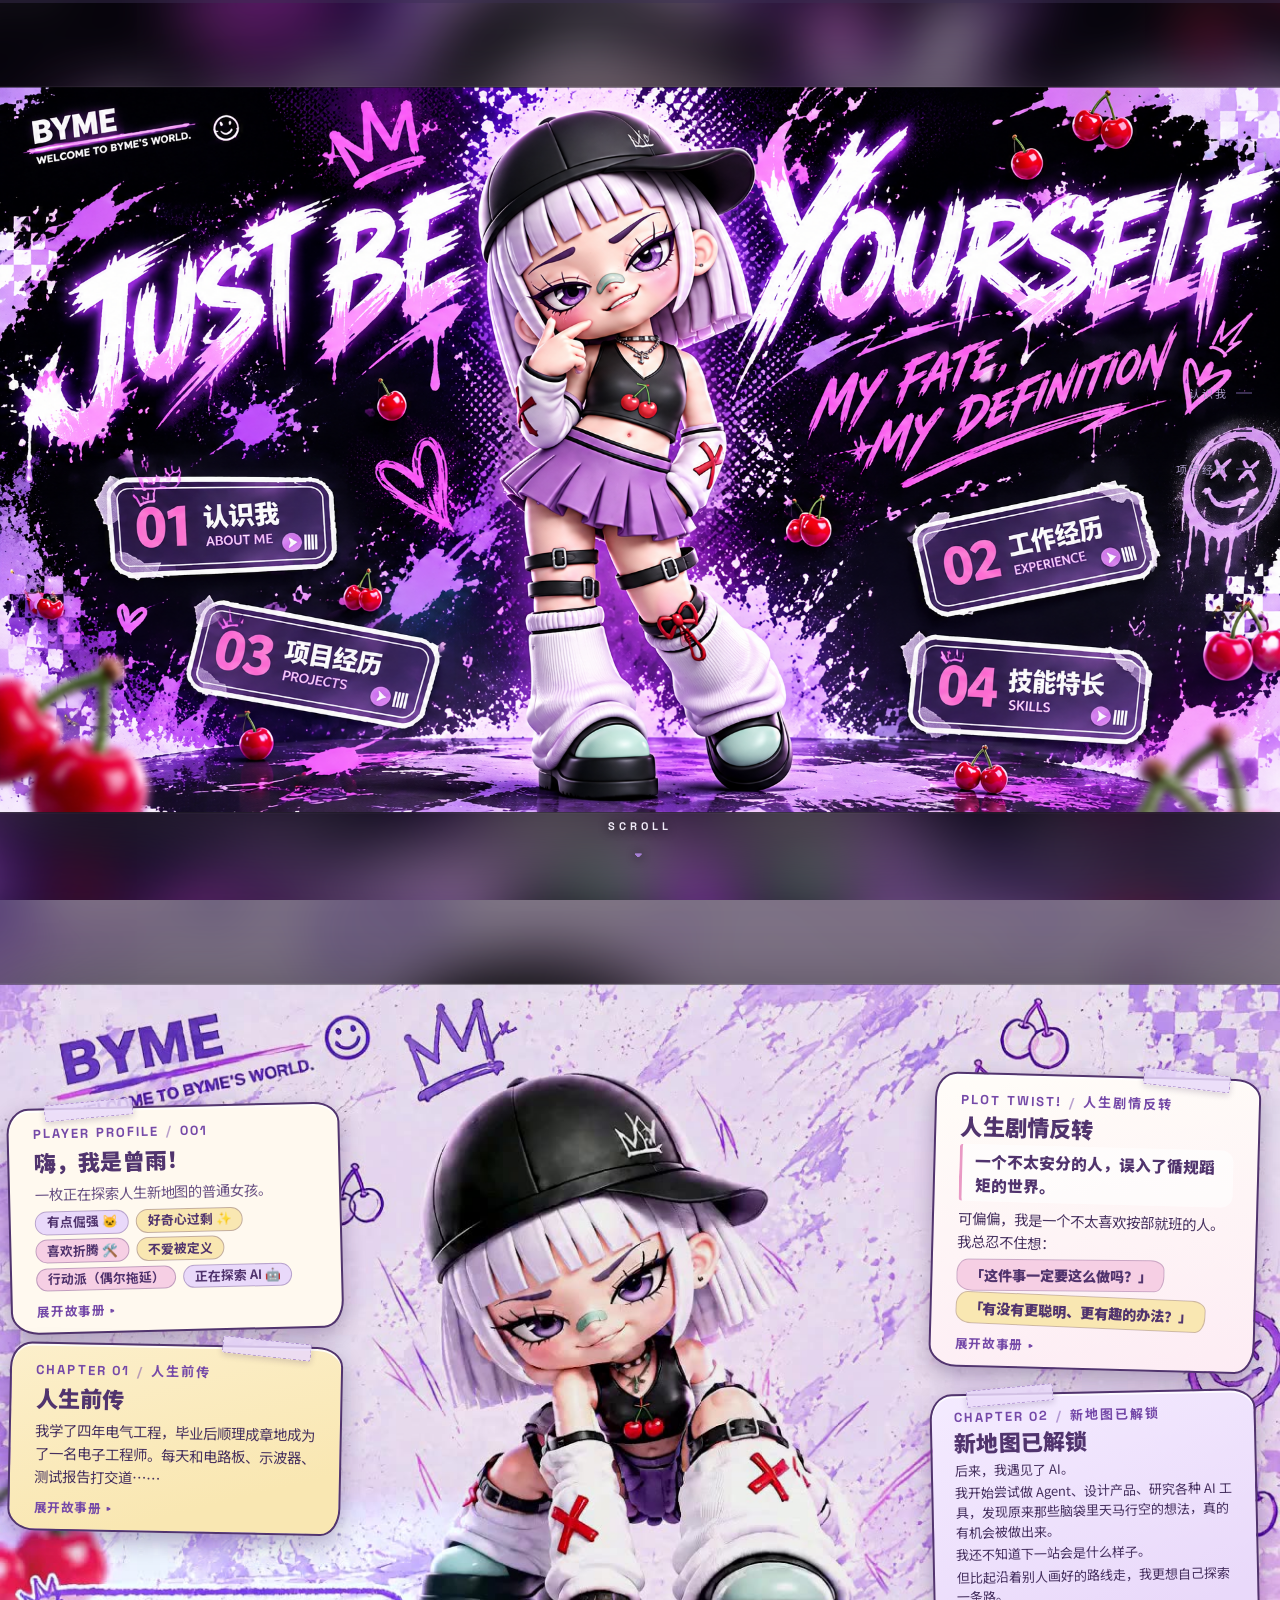
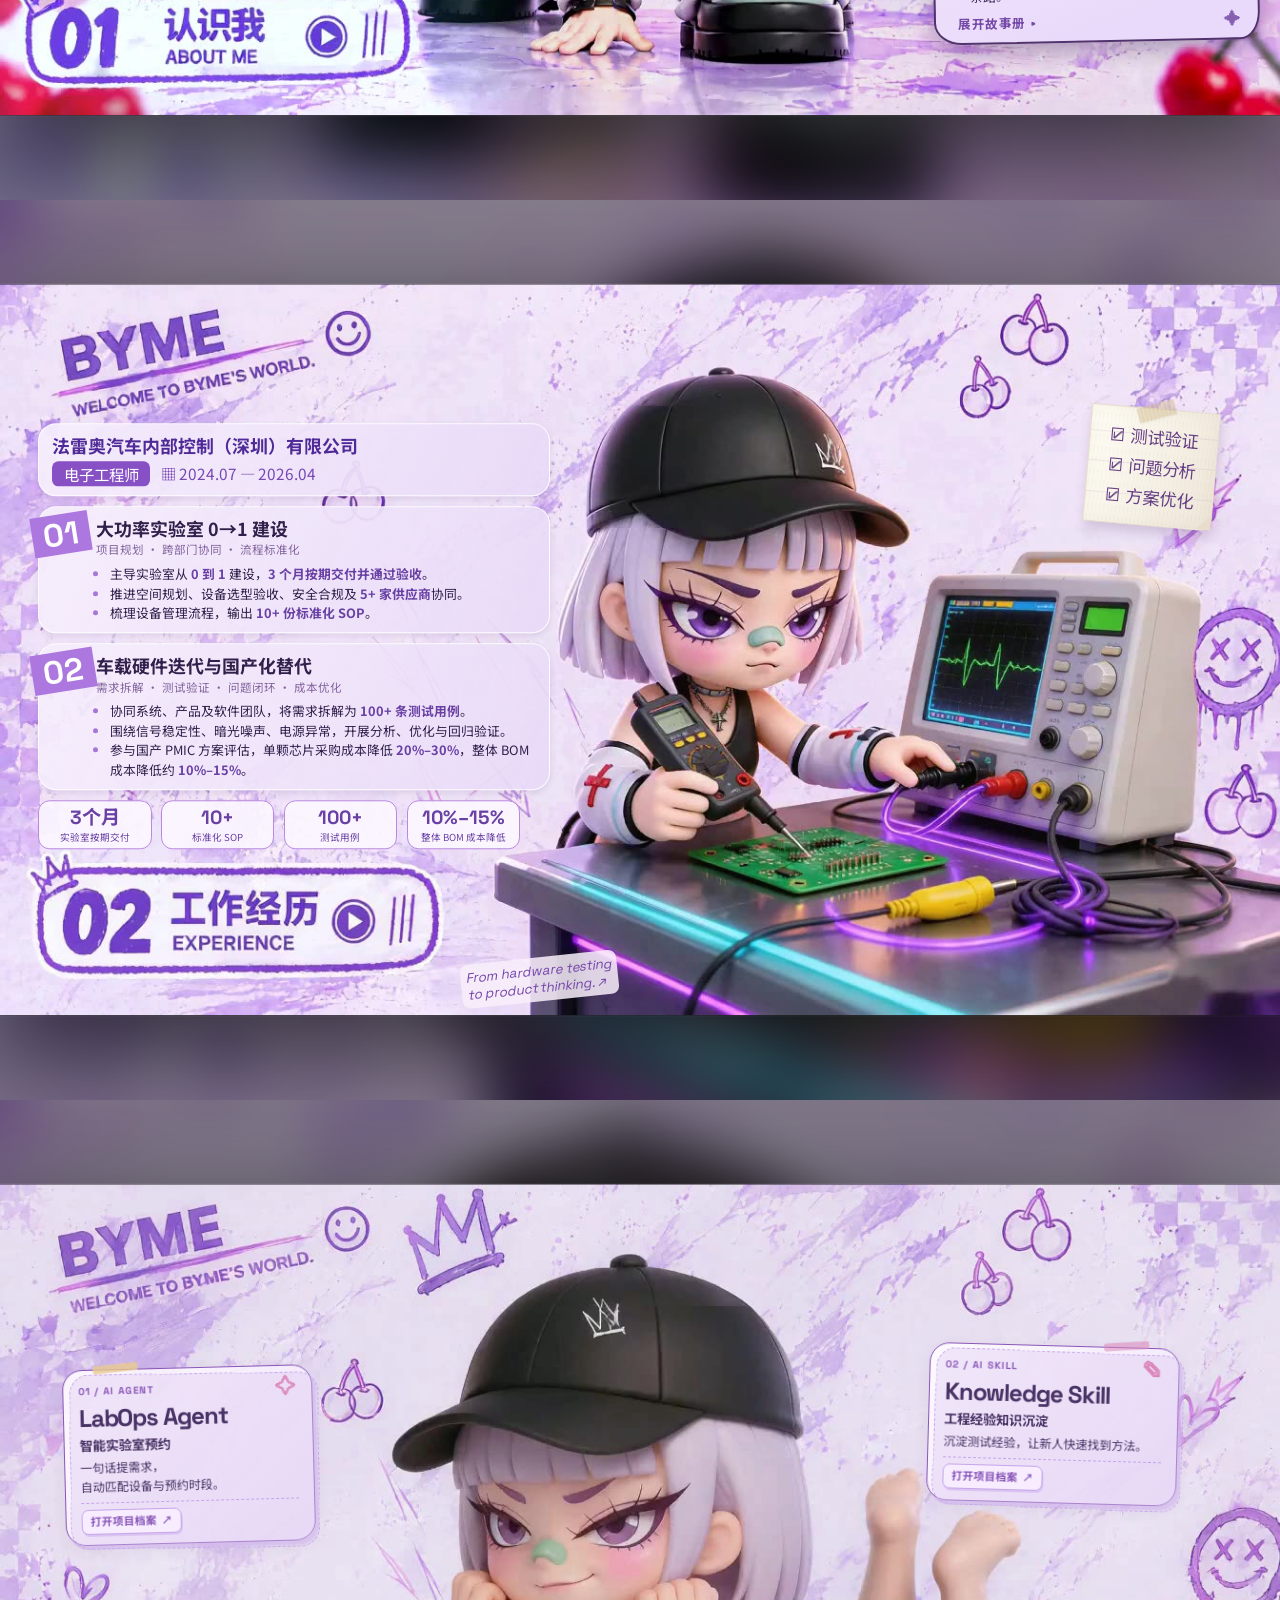
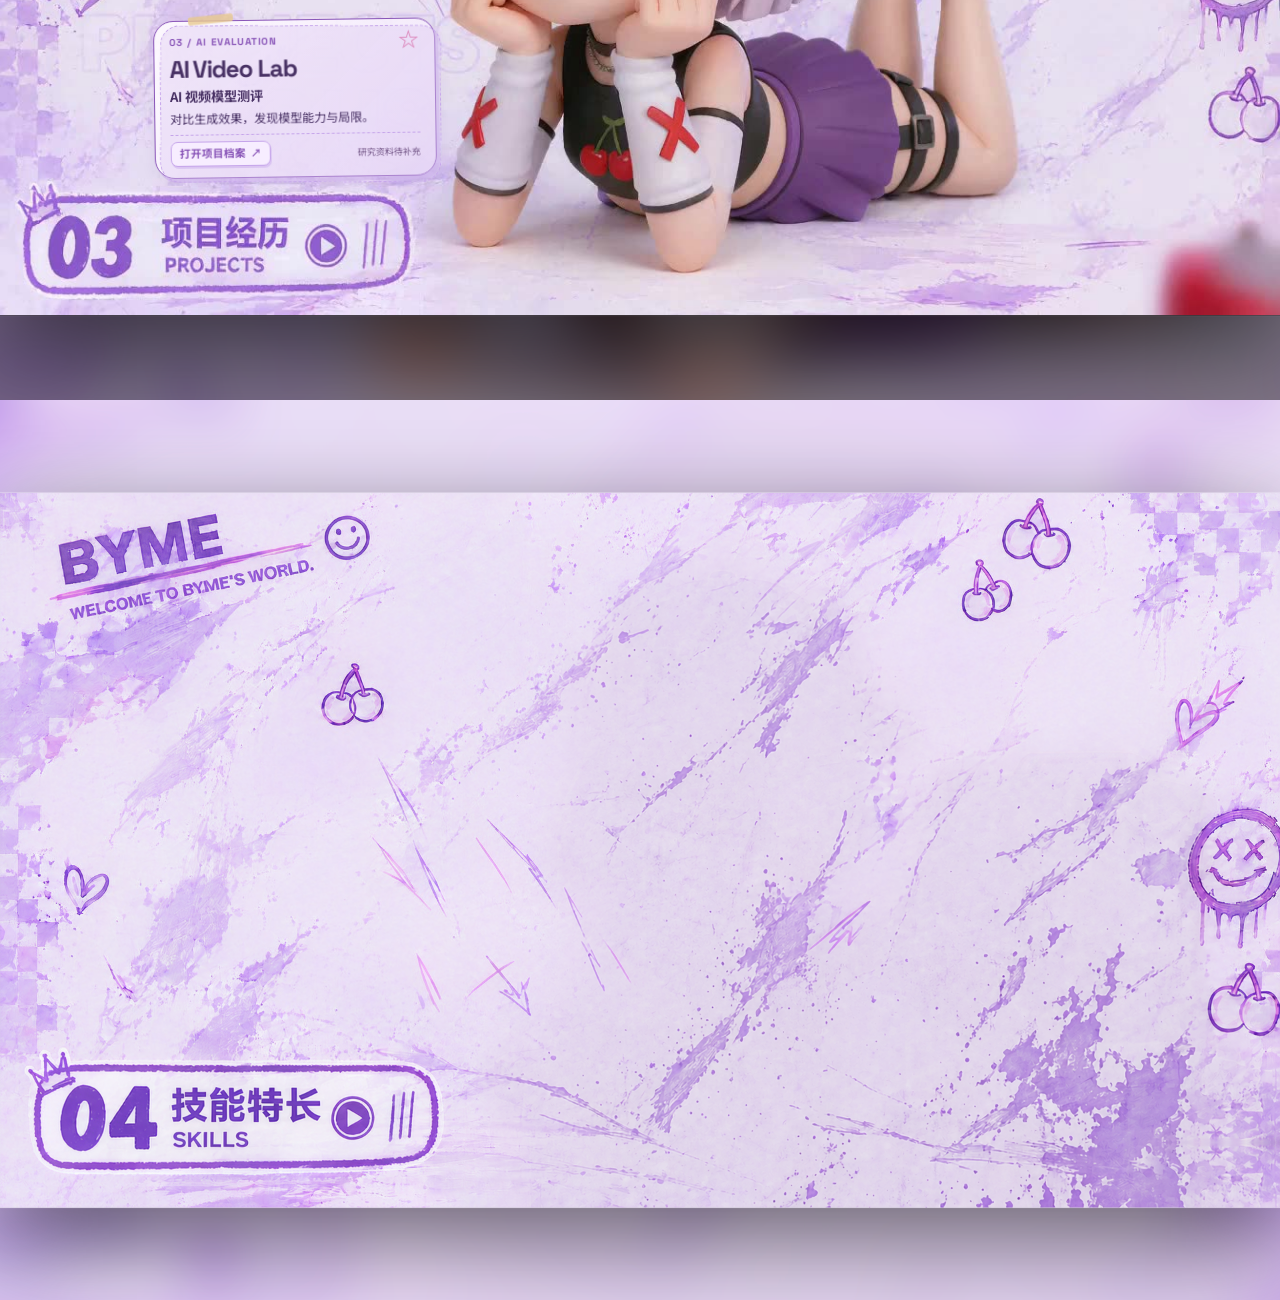
==== index.html @ ed2963e2 "v1.7 · 03 项目经历：Knowledge Skill / AI Video Lab 弹窗新增飞书文档入口" ====
<!DOCTYPE html>
<html lang="zh-CN">
<head>
  <meta charset="UTF-8" />
  <meta name="viewport" content="width=device-width, initial-scale=1, viewport-fit=cover" />
  <title>BYME · Be Yourself ｜ YU 的个人作品集</title>
  <meta name="description" content="YU —— 前车载硬件工程师，转型中的 AI 产品经理。BYME · Be Yourself 单页作品集：认识我 / 工作经历 / 项目经历 / 技能特长。" />
  <link rel="icon" type="image/png" href="assets/favicon.png" />

  <link rel="preload" as="image" href="assets/cover.jpg" fetchpriority="high" />

  <link rel="preconnect" href="https://fonts.googleapis.com" />
  <link rel="preconnect" href="https://fonts.gstatic.com" crossorigin />
  <link href="https://fonts.googleapis.com/css2?family=Archivo+Black&family=Space+Grotesk:wght@400;500;700&family=Noto+Sans+SC:wght@400;500;700;900&family=Zhi+Mang+Xing&display=swap" rel="stylesheet" />
  <link rel="stylesheet" href="style.css" />

  <noscript><style>
    .page__badge, .hint, .skills, .outro { opacity: 1 !important; transform: none !important; }
    .screen--intro .hotspots { pointer-events: auto; }
    .story-card, .story-manifesto, .story-dock { opacity: 1 !important; translate: none !important; }
  </style></noscript>
  <link rel="stylesheet" href="experience.css" />
</head>
<body>

  <!-- ===== 顶部滚动进度条 ===== -->
  <div class="progress" aria-hidden="true"><span class="progress__bar" id="progressBar"></span></div>

  <!-- ===== 右侧区块导航（桌面 / 平板） ===== -->
  <nav class="rail" id="rail" aria-label="区块导航">
    <button class="rail__dot" type="button" data-target="screen-01">
      <span class="rail__label">认识我</span>
      <b class="rail__num">01</b>
      <i class="rail__line"></i>
    </button>
    <button class="rail__dot" type="button" data-target="screen-02">
      <span class="rail__label">工作经历</span>
      <b class="rail__num">02</b>
      <i class="rail__line"></i>
    </button>
    <button class="rail__dot" type="button" data-target="screen-03">
      <span class="rail__label">项目经历</span>
      <b class="rail__num">03</b>
      <i class="rail__line"></i>
    </button>
    <button class="rail__dot" type="button" data-target="screen-04">
      <span class="rail__label">技能特长</span>
      <b class="rail__num">04</b>
      <i class="rail__line"></i>
    </button>
  </nav>

  <!-- ============================================================
       通用结构说明（5 屏一致）
       .page           = 铺满整屏的底衬（模糊放大的同图，让留边不突兀）
       .page__frame    = 按素材原始比例锁死的「整页」，宽高自动取最大且不被裁切
       .page__media    = 页面本体（视频 / 图片），100% 完整显示
       .page__badge    = 左下角铭牌：四页共用同一套尺寸与坐标（见 style.css 的 --badge-*）
       ============================================================ -->

  <!-- ============ 屏 1 · 首屏：intro.mp4 → cover.png ============ -->
  <section class="screen screen--intro" id="screen-intro" data-index="0">
    <div class="page" style="--page-ratio: 1920/1088">
      <img class="page__fill" src="assets/cover.jpg" alt="" aria-hidden="true" />

      <div class="page__frame">
        <!-- 静态封面：垫在视频下面，视频播完淡出后露出它 -->
        <img class="page__media page__cover" id="coverImg"
             src="assets/cover.png"
             alt="BYME 静态封面：JUST BE YOURSELF，IP 形象与 01-04 四个章节入口" />

        <!-- 开场动画：播放一次，不循环，静音 -->
        <video class="page__media page__video" id="introVideo"
               src="assets/intro.mp4"
               autoplay muted playsinline preload="auto"
               disablepictureinpicture></video>

        <!-- 原图里的 4 个按钮：透明热区，百分比相对封面原图 1920×1088
             按 2×2 排布：01 左上 / 02 右上 / 03 左下 / 04 右下
             若位置有偏差：在页面上按 D 键可显示热区边框进行校准 -->
        <div class="hotspots" id="hotspots">
          <a class="hotspot" href="#screen-01" data-key="01"
             style="left:6.5%;top:51%;width:20.5%;height:15%" aria-label="01 认识我"></a>
          <a class="hotspot" href="#screen-02" data-key="02"
             style="left:69.5%;top:51.5%;width:22%;height:15%" aria-label="02 工作经历"></a>
          <a class="hotspot" href="#screen-03" data-key="03"
             style="left:13.5%;top:70.5%;width:20%;height:13.5%" aria-label="03 项目经历"></a>
          <a class="hotspot" href="#screen-04" data-key="04"
             style="left:69%;top:71%;width:23%;height:14%" aria-label="04 技能特长"></a>
        </div>
      </div>
    </div>

    <button class="intro-skip" id="introSkip" type="button">跳过开场 ▸</button>

    <!-- 窄屏 / 竖屏：图上热区太小，改用真实按钮 -->
    <ul class="cover-nav" id="coverNav">
      <li><a href="#screen-01"><b>01</b> 认识我 <span>ABOUT ME</span></a></li>
      <li><a href="#screen-02"><b>02</b> 工作经历 <span>EXPERIENCE</span></a></li>
      <li><a href="#screen-03"><b>03</b> 项目经历 <span>PROJECTS</span></a></li>
      <li><a href="#screen-04"><b>04</b> 技能特长 <span>SKILLS</span></a></li>
    </ul>

    <div class="hint">SCROLL<i class="hint__arrow">▾</i></div>
  </section>

  <!-- ============ 屏 2 · 01 认识我（BYME 人物故事海报） ============ -->
  <section class="screen vsection screen--story" id="screen-01" data-index="1">
    <div class="page" style="--page-ratio: 1344/768">
      <img class="page__fill" src="assets/01-about.jpg" alt="" aria-hidden="true" />
      <div class="page__frame">
        <video class="page__media" src="assets/01-about.mp4"
               poster="assets/01-about.jpg"
               loop muted playsinline preload="metadata" disablepictureinpicture></video>

        <!-- ============================================================
             故事海报层（桌面端）：中央人物与背景原样保留。
             四张贴纸卡只用左右两条留白带（左 2.5%–28.5% / 右 71%–96.5%），
             中间 28.5%–71% 完全透明 → 不遮挡人物脸部 / 帽子 / 服装 / 鞋子。
             宣言横幅在顶部中央空白带，避开左下「认识我」贴纸与底部提示。
             点击任意卡片 → 打开故事册弹窗（完整文案，见页面底部）。
             ============================================================ -->
        <div class="story-layer">
          <p class="story-manifesto" aria-label="人生不是流水线，我也不想只做标准件。">
            <span class="story-manifesto__line story-manifesto__line--1">人生不是流水线，</span>
            <span class="story-manifesto__line story-manifesto__line--2">我也<em class="mf-em">不想</em>只做标准件。</span>
          </p>

          <div class="story-col story-col--l">
            <!-- 01 · 人物介绍 -->
            <button class="story-card sc-profile" type="button" data-chapter="0" style="--tilt:-1.4deg">
              <i class="sc-tape" aria-hidden="true"></i>
              <span class="sc-eyebrow">PLAYER PROFILE <i>/</i> 001</span>
              <b class="sc-title">嗨，我是曾雨！</b>
              <span class="sc-lead">一枚正在探索人生新地图的普通女孩。</span>
              <span class="sc-tags">
                <span class="sc-tag sc-tag--lav">有点倔强 🐱</span>
                <span class="sc-tag sc-tag--butter">好奇心过剩 ✨</span>
                <span class="sc-tag sc-tag--cherry">喜欢折腾 🛠️</span>
                <span class="sc-tag sc-tag--butter">不爱被定义</span>
                <span class="sc-tag sc-tag--cherry">行动派（偶尔拖延）</span>
                <span class="sc-tag sc-tag--lav">正在探索 AI 🤖</span>
              </span>
              <span class="sc-cta">展开故事册 <em aria-hidden="true">▸</em></span>
            </button>

            <!-- 02 · 人生前传 -->
            <button class="story-card sc-prelude" type="button" data-chapter="1" style="--tilt:1.1deg">
              <i class="sc-tape sc-tape--r" aria-hidden="true"></i>
              <span class="sc-eyebrow">CHAPTER 01 <i>/</i> 人生前传</span>
              <b class="sc-title">人生前传</b>
              <span class="sc-text">我学了四年电气工程，毕业后顺理成章地成为了一名电子工程师。每天和电路板、示波器、测试报告打交道……</span>
              <span class="sc-cta">展开故事册 <em aria-hidden="true">▸</em></span>
            </button>
          </div>

          <div class="story-col story-col--r">
            <!-- 03 · 人生剧情反转 -->
            <button class="story-card sc-twist" type="button" data-chapter="2" style="--tilt:1.5deg">
              <i class="sc-tape sc-tape--r" aria-hidden="true"></i>
              <span class="sc-eyebrow">PLOT TWIST! <i>/</i> 人生剧情反转</span>
              <b class="sc-title">人生剧情反转</b>
              <span class="sc-hl">一个不太安分的人，误入了循规蹈矩的世界。</span>
              <span class="sc-text">可偏偏，我是一个不太喜欢按部就班的人。我总忍不住想：</span>
              <span class="sc-ask sc-ask--cherry">「这件事一定要这么做吗？」</span>
              <span class="sc-ask sc-ask--butter">「有没有更聪明、更有趣的办法？」</span>
              <span class="sc-cta">展开故事册 <em aria-hidden="true">▸</em></span>
            </button>

            <!-- 04 · 新地图已解锁（首屏直接展开完整故事） -->
            <button class="story-card sc-newmap sc-newmap--full" type="button" data-chapter="3" style="--tilt:-1.2deg">
              <i class="sc-tape" aria-hidden="true"></i>
              <span class="sc-eyebrow">CHAPTER 02 <i>/</i> 新地图已解锁</span>
              <b class="sc-title">新地图已解锁</b>
              <span class="sc-text">后来，我遇见了 AI。</span>
              <span class="sc-text">我开始尝试做 Agent、设计产品、研究各种 AI 工具，发现原来那些脑袋里天马行空的想法，真的有机会被做出来。</span>
              <span class="sc-text">我还不知道下一站会是什么样子。</span>
              <span class="sc-text">但比起沿着别人画好的路线走，我更想自己探索一条路。</span>
              <span class="sc-deco" aria-hidden="true">✦</span>
              <span class="sc-cta">展开故事册 <em aria-hidden="true">▸</em></span>
            </button>
          </div>
        </div>
      </div>
    </div>

    <!-- 窄屏 / 竖屏：保留人物画面，改为底部章节入口，点击同样打开故事册 -->
    <div class="story-dock">
      <div class="story-dock__grid">
        <button class="story-dock__chip" type="button" data-chapter="0"><b>01</b><span>人物介绍</span></button>
        <button class="story-dock__chip" type="button" data-chapter="1"><b>02</b><span>人生前传</span></button>
        <button class="story-dock__chip" type="button" data-chapter="2"><b>03</b><span>人生剧情反转</span></button>
        <button class="story-dock__chip" type="button" data-chapter="3"><b>04</b><span>新地图已解锁</span></button>
      </div>
      <p class="story-dock__manifesto" aria-label="人生不是流水线，我也不想只做标准件。">
        <span class="dm-l1">人生不是流水线，</span><span class="dm-l2">我也<em class="mf-em">不想</em>只做标准件。</span>
      </p>
    </div>

    <div class="hint">SCROLL<i class="hint__arrow">▾</i></div>
  </section>

  <!-- ============ 屏 3 · 02 工作经历 ============ -->
  <section class="screen vsection" id="screen-02" data-index="2">
    <div class="page" style="--page-ratio: 1344/768">
      <img class="page__fill" src="assets/02-experience.jpg" alt="" aria-hidden="true" />
      <div class="page__frame experience-frame">
        <video class="page__media" src="assets/pcb-testing-loop.mp4"
               poster="assets/02-experience.jpg"
               loop muted playsinline preload="metadata" disablepictureinpicture></video><div class="experience-content"><header class="experience-company"><h2>法雷奥汽车内部控制（深圳）有限公司</h2><p><span>电子工程师</span> ▦ 2024.07 — 2026.04</p></header><article class="experience-card"><span class="experience-number">01</span><h3>大功率实验室 0→1 建设</h3><p class="experience-tags">项目规划 · 跨部门协同 · 流程标准化</p><ul><li>主导实验室从 <strong>0 到 1</strong> 建设，<strong>3 个月按期交付并通过验收</strong>。</li><li>推进空间规划、设备选型验收、安全合规及 <strong>5+ 家供应商</strong>协同。</li><li>梳理设备管理流程，输出 <strong>10+ 份标准化 SOP</strong>。</li></ul></article><article class="experience-card"><span class="experience-number">02</span><h3>车载硬件迭代与国产化替代</h3><p class="experience-tags">需求拆解 · 测试验证 · 问题闭环 · 成本优化</p><ul><li>协同系统、产品及软件团队，将需求拆解为 <strong>100+ 条测试用例</strong>。</li><li>围绕信号稳定性、暗光噪声、电源异常，开展分析、优化与回归验证。</li><li>参与国产 PMIC 方案评估，单颗芯片采购成本降低 <strong>20%–30%</strong>，整体 BOM 成本降低约 <strong>10%–15%</strong>。</li></ul></article><div class="experience-metrics"><div><strong>3个月</strong><p>实验室按期交付</p></div><div><strong>10+</strong><p>标准化 SOP</p></div><div><strong>100+</strong><p>测试用例</p></div><div><strong>10%–15%</strong><p>整体 BOM 成本降低</p></div></div></div><aside class="experience-note">☑ 测试验证<br>☑ 问题分析<br>☑ 方案优化</aside><p class="experience-transition">From hardware testing<br>to product thinking. ↗</p>
      </div>
    </div>
    <div class="hint">SCROLL<i class="hint__arrow">▾</i></div>
  </section>

  <!-- ============ 屏 4 · 03 项目经历 ============ -->
  <section class="screen vsection" id="screen-03" data-index="3">
    <div class="page" style="--page-ratio: 1344/768">
      <img class="page__fill" src="assets/03-projects.jpg" alt="" aria-hidden="true" />
      <div class="page__frame">
        <video class="page__media" src="assets/03-projects.mp4"
               poster="assets/03-projects.jpg"
               loop muted playsinline preload="metadata" disablepictureinpicture></video>
        <div class="project-stickers" aria-label="AI 作品项目入口">
          <button class="project-sticker project-sticker--agent" type="button" data-project="agent" aria-haspopup="dialog" aria-controls="project-file" aria-label="打开 LabOps Agent 项目档案">
            <span class="project-sticker__label">01 / AI AGENT <span class="project-sticker__doodle" aria-hidden="true">✧</span></span>
            <strong class="project-sticker__name">LabOps Agent</strong>
            <span class="project-sticker__subtitle">智能实验室预约</span>
            <span class="project-sticker__description">一句话提需求，<br>自动匹配设备与预约时段。</span>
            <span class="project-sticker__cta"><span class="project-sticker__open">打开项目档案 <span aria-hidden="true">↗</span></span></span>
          </button>
          <button class="project-sticker project-sticker--skill" type="button" data-project="skill" aria-haspopup="dialog" aria-controls="project-file" aria-label="打开 Knowledge Skill 项目档案">
            <span class="project-sticker__label">02 / AI SKILL <span class="project-sticker__doodle" aria-hidden="true">✎</span></span>
            <strong class="project-sticker__name">Knowledge Skill</strong>
            <span class="project-sticker__subtitle">工程经验知识沉淀</span>
            <span class="project-sticker__description">沉淀测试经验，让新人快速找到方法。</span>
            <span class="project-sticker__cta"><span class="project-sticker__open">打开项目档案 <span aria-hidden="true">↗</span></span></span>
          </button>
          <button class="project-sticker project-sticker--video" type="button" data-project="video" aria-haspopup="dialog" aria-controls="project-file" aria-label="打开 AI Video Lab 项目档案">
            <span class="project-sticker__label">03 / AI EVALUATION <span class="project-sticker__doodle" aria-hidden="true">☆</span></span>
            <strong class="project-sticker__name">AI Video Lab</strong>
            <span class="project-sticker__subtitle">AI 视频模型测评</span>
            <span class="project-sticker__description">对比生成效果，发现模型能力与局限。</span>
            <span class="project-sticker__cta"><span class="project-sticker__open">打开项目档案 <span aria-hidden="true">↗</span></span><small>研究资料待补充</small></span>
          </button>
        </div>
      </div>
    </div>
    <dialog class="project-file" id="project-file" aria-labelledby="project-file-title" aria-describedby="project-file-subtitle">
      <div class="project-file__paper">
        <div class="project-file__topline">
          <span id="project-file-index">01 / PROJECT FILE</span>
          <button class="project-file__close" type="button" aria-label="关闭项目档案" autofocus>×</button>
        </div>
        <span class="project-file__stamp" aria-hidden="true">✧</span>
        <h2 id="project-file-title">LabOps Agent</h2>
        <p class="project-file__subtitle" id="project-file-subtitle">智能实验室预约 Agent</p>
        <section class="project-file__section" aria-labelledby="project-file-origin-title">
          <h3 id="project-file-origin-title">项目起点</h3>
          <p id="project-file-origin"></p>
        </section>
        <section class="project-file__section" aria-labelledby="project-file-capabilities-title">
          <h3 id="project-file-capabilities-title">核心能力</h3>
          <ul id="project-file-capabilities"></ul>
        </section>
        <section class="project-file__section" id="project-file-result-section" aria-labelledby="project-file-result-title" hidden>
          <h3 id="project-file-result-title">项目成果</h3>
          <p id="project-file-result"></p>
        </section>
        <a class="project-file__doc" id="project-file-doc" href="#" target="_blank" rel="noopener noreferrer" hidden>
          <span class="project-file__doc-icon" aria-hidden="true">
            <svg viewBox="0 0 24 24" width="16" height="16" fill="none" stroke="currentColor" stroke-width="1.8" stroke-linecap="round" stroke-linejoin="round">
              <path d="M14 3H7a2 2 0 0 0-2 2v14a2 2 0 0 0 2 2h10a2 2 0 0 0 2-2V8z" />
              <path d="M14 3v5h5" />
            </svg>
          </span>
          <span class="project-file__doc-title" id="project-file-doc-title"></span>
          <span class="project-file__doc-cta">查看 <span aria-hidden="true">↗</span></span>
        </a>
        <div class="project-file__footer">
          <a class="project-file__link" id="project-file-link" href="/projects/LabOps_Agent.html">进入项目详情 <span aria-hidden="true">↗</span></a>
          <span class="project-file__pending" hidden>项目整理中</span>
          <span class="project-file__note">BYME · PROJECT ARCHIVE</span>
        </div>
      </div>
    </dialog>
    <div class="hint">SCROLL<i class="hint__arrow">▾</i></div>
  </section>

  <!-- ============ 屏 5 · 04 技能特长（整页浅色章节图 + 右侧三张错落场景卡） ============ -->
  <section class="screen vsection screen--skills is-light-screen" id="screen-04" data-index="4">
    <div class="page page--light" style="--page-ratio: 1920/1072">
      <img class="page__fill" src="assets/section-04-skills.png" alt="" aria-hidden="true" />
      <div class="page__frame">
        <img class="page__media" src="assets/section-04-skills.png" alt="" aria-hidden="true" />
      </div>
    </div>

    <!--
      ⬇ 左栏留白（约 45%）—— 待写文字直接放这里。
      已备好样式类 .skills__text：垂直居中、max-width 36vw、深紫字。
      示例：
      <div class="skills__text">
        <h3>会的东西</h3>
        <ul><li>需求分析</li><li>PRD</li></ul>
      </div>
    -->

    <!-- 右侧：三张场景卡（4:3 横版，右缘锁在视口 90% 以内）卡下只放中文 + 英文两行 -->
    <div class="skills">
      <figure class="skill">
        <video class="skill__video" src="assets/skills-01-skate-scene.mp4"
               poster="assets/skills-01-skate-scene.jpg"
               loop muted playsinline preload="none" disablepictureinpicture
               aria-label="滑板：傍晚的城市路边"></video>
        <figcaption class="skill__cap">
          <b class="skill__cn">路边滑板</b>
          <span class="skill__en">SKATEBOARDING</span>
        </figcaption>
      </figure>
      <figure class="skill">
        <video class="skill__video" src="assets/skills-02-dance-scene.mp4"
               poster="assets/skills-02-dance-scene.jpg"
               loop muted playsinline preload="none" disablepictureinpicture
               aria-label="街舞：涂鸦墙前"></video>
        <figcaption class="skill__cap">
          <b class="skill__cn">街头街舞</b>
          <span class="skill__en">STREET DANCE</span>
        </figcaption>
      </figure>
      <figure class="skill">
        <video class="skill__video" src="assets/skills-03-draw-scene.mp4"
               poster="assets/skills-03-draw-scene.jpg"
               loop muted playsinline preload="none" disablepictureinpicture
               aria-label="插画：户外草地"></video>
        <figcaption class="skill__cap">
          <b class="skill__cn">户外写生</b>
          <span class="skill__en">SKETCHING</span>
        </figcaption>
      </figure>
    </div>

    <div class="outro">
      <a class="btn" href="https://github.com/luckyGirl-yu929" target="_blank" rel="noopener">GitHub ↗</a>
      <a class="btn btn--ghost" href="mailto:2474110961@qq.com">✉ 2474110961@qq.com</a>
      <p class="outro__note">BYME © 2026 · Be Yourself.</p>
    </div>
  </section>

  <!-- ===== 01 屏 · BYME 人物故事册（完整文案弹窗：上一章 / 下一章 / Esc / 点遮罩关闭） ===== -->
  <div class="story-modal" id="storyModal" role="dialog" aria-modal="true" aria-labelledby="storyTitle" hidden>
    <div class="story-modal__backdrop" data-close></div>
    <div class="story-modal__panel">
      <button class="story-modal__close" type="button" data-close aria-label="关闭故事册">✕</button>
      <span class="story-modal__eyebrow" id="storyEyebrow"></span>
      <h3 class="story-modal__title" id="storyTitle"></h3>
      <div class="story-modal__body">
        <section class="story-page" data-eyebrow="PLAYER PROFILE / 001" data-title="嗨，我是曾雨！">
          <p class="story-p">一枚正在探索人生新地图的普通女孩。</p>
          <div class="story-tags story-tags--modal">
            <span class="sc-tag sc-tag--lav">有点倔强 🐱</span>
            <span class="sc-tag sc-tag--butter">好奇心过剩 ✨</span>
            <span class="sc-tag sc-tag--cherry">喜欢折腾 🛠️</span>
            <span class="sc-tag sc-tag--butter">不爱被定义</span>
            <span class="sc-tag sc-tag--cherry">行动派（偶尔拖延）</span>
            <span class="sc-tag sc-tag--lav">正在探索 AI 🤖</span>
          </div>
        </section>
        <section class="story-page" data-eyebrow="CHAPTER 01 / 人生前传" data-title="人生前传">
          <p class="story-p">我学了四年电气工程，毕业后顺理成章地成为了一名电子工程师。</p>
          <p class="story-p">每天和电路板、示波器、测试报告打交道。工作需要严谨、规范、按流程来。</p>
        </section>
        <section class="story-page" data-eyebrow="PLOT TWIST! / 人生剧情反转" data-title="人生剧情反转">
          <p class="story-hl">一个不太安分的人，误入了循规蹈矩的世界。</p>
          <p class="story-p">可偏偏，我是一个不太喜欢按部就班的人。我总忍不住想：</p>
          <p class="story-ask story-ask--cherry">「这件事一定要这么做吗？」</p>
          <p class="story-ask story-ask--butter">「有没有更聪明、更有趣的办法？」</p>
        </section>
        <section class="story-page" data-eyebrow="CHAPTER 02 / 新地图已解锁" data-title="新地图已解锁">
          <p class="story-p">后来，我遇见了 AI。</p>
          <p class="story-p">我开始尝试做 Agent、设计产品、研究各种 AI 工具，发现原来那些脑袋里天马行空的想法，真的有机会被做出来。</p>
          <p class="story-p">我还不知道下一站会是什么样子。</p>
          <p class="story-p">但比起沿着别人画好的路线走，我更想自己探索一条路。</p>
          <p class="story-manifesto story-manifesto--modal">人生不是流水线，我也不想只做标准件。</p>
        </section>
      </div>
      <div class="story-modal__foot">
        <button class="story-nav" id="storyPrev" type="button">‹ 上一章</button>
        <span class="story-modal__count"><b id="storyCur">01</b> / 04</span>
        <button class="story-nav story-nav--primary" id="storyNext" type="button">下一章 ›</button>
      </div>
    </div>
  </div>

  <script src="script.js"></script>
</body>
</html>
---- style.css ----
/* ============================================================
   BYME · Be Yourself — 单页作品集（滚动式全屏）
   暗紫街头风 · 5 屏 × 100vh · 原生 scroll-snap
   配色沿用 IP 三视图：黑帽 / 银紫发 / 亮紫裙 / 樱桃红

   本版两条硬规则：
   1) 「整页完整显示」—— 每屏素材按原始比例锁死，任何屏幕都不裁切，
      四周留边用同一张图的模糊放大版垫底，所以看不出空档；
   2) 「左下铭牌统一」—— 01/02/03/04 由同一套 DOM 组件绘制，
      尺寸 / 位置 / 文字色完全一致，并盖住素材里烤进去的旧贴纸。
      位置与尺寸全部由 :root 的 --badge-* 控制，改数字即可微调。
   ============================================================ */

/* ---------- Design Tokens ---------- */
:root {
  --bg: #14101a;
  --bg-soft: #1b1524;
  --surface: #221a30;
  --surface-2: #2a2140;
  --line: #3a2f52;
  --ink: #efe9f7;
  --ink-dim: #a798c4;
  --accent: #a77fd6;
  --accent-deep: #7c5cc0;
  --cherry: #e14b5f;
  --lavender: #d8cfec;

  --font-display: "Archivo Black", "Noto Sans SC", sans-serif;
  --font-en: "Space Grotesk", "Noto Sans SC", sans-serif;
  --font-cn: "Noto Sans SC", "Microsoft YaHei", sans-serif;

  --sp-2: 8px;  --sp-3: 12px; --sp-4: 16px; --sp-6: 24px;
  --sp-8: 32px; --sp-12: 48px; --sp-16: 64px; --sp-24: 96px;

  --radius: 14px;
  --shadow: 0 10px 30px rgb(0 0 0 / .45);
  --fast: 160ms ease;
  --normal: 320ms ease;

  /* 视频层 / 底衬 */
  --scrim: #0d0a12;
  --glow-accent: 0 0 48px rgb(167 127 214 / .35);

  /* 整屏切换动效 */
  --snap-dur: 720ms;
  --snap-ease: cubic-bezier(.22, 1, .36, 1);
  --crossfade: 420ms;

  /* 亮屏局部变量（技能特长） */
  --paper: #e9e2f5;
  --ink-on-paper: #3a2f52;
  --line-on-paper: #b9a8dd;

  /* 视口高度基准：优先 svh，避免移动端地址栏抖动 */
  --vh: 100vh;

  /* 封面原图比例 1920 / 1088 */
  --cover-ratio: 1.7647;

  /* ---------- 左下铭牌：四页共用（相对整页的百分比） ----------
     数值 = 四张素材里 01/02/03/04 贴纸的最大包络 + 安全余量，
     所以铭牌一定会把它们完整盖住，且每页落点完全一致。 */
  --badge-x: 1.1%;        /* 距整页左边 */
  --badge-y: 1.8%;        /* 距整页底边 */
  --badge-w: 34.4%;       /* 铭牌宽 */
  --badge-h: 23.8%;       /* 铭牌高 */
  --badge-fill-1: #fdfaff;
  --badge-fill-2: #f1e8fb;
  --badge-line: var(--accent-deep);
  --badge-line-w: 0;      /* 外描边粗细：0 = 去掉外框（当前）；想恢复紫色描边改成 .42cqw */
  --badge-num: var(--accent-deep);
  --badge-cn: #3a2f52;
  --badge-en: var(--accent-deep);
}

@supports (height: 100svh) { :root { --vh: 100svh; } }

/* ---------- 基础 ---------- */
* { box-sizing: border-box; margin: 0; padding: 0; }

html {
  scroll-snap-type: y mandatory;
  scroll-behavior: smooth;
  scrollbar-width: none;
  background: var(--bg);
}
html::-webkit-scrollbar { width: 0; height: 0; }

body {
  color: var(--ink);
  font-family: var(--font-cn);
  font-size: 16px;
  line-height: 1.75;
  overflow-x: hidden;
  -webkit-font-smoothing: antialiased;
}

a { color: inherit; text-decoration: none; }

:focus-visible { outline: 2px solid var(--accent); outline-offset: 3px; }

/* ---------- 区块：每屏 100vh ---------- */
.screen {
  position: relative;
  height: 100vh;          /* 规范要求 */
  height: 100svh;         /* 移动端地址栏不抖动 */
  overflow: hidden;
  scroll-snap-align: start;
  scroll-snap-stop: always;
  background: var(--scrim);
}

/* ============================================================
   整页承载：素材 100% 完整显示，绝不裁切
   ============================================================ */
.page {
  position: absolute; inset: 0;
  overflow: hidden;
  background: var(--scrim);
}
.page--light { background: #e4dcef; }

/* 四周留边：同一张图的模糊放大版，过渡自然、不突兀 */
.page__fill {
  position: absolute; inset: -9%;
  width: 118%; height: 118%;
  object-fit: cover;
  object-position: center;
  filter: blur(30px) saturate(1.18);
  opacity: .52;
  pointer-events: none;
}
.page--light .page__fill { opacity: .82; }

/* 「整页」本体：按素材原始比例锁死，宽高取最大但不越界 */
.page__frame {
  position: absolute;
  left: 50%; top: 50%;
  translate: -50% -50%;
  width: min(100%, calc(var(--vh) * var(--page-ratio)));
  aspect-ratio: var(--page-ratio);
  overflow: hidden;
  container-type: size;              /* 让铭牌字号能用 cqw 跟随整页缩放 */
  background: #000;
  box-shadow: 0 0 0 1px rgb(255 255 255 / .07),
              0 30px 90px rgb(0 0 0 / .55);
}
.page--light .page__frame { background: #efe8f7; }

/* 页面本体：铺满 frame（比例一致，等于完整显示） */
.page__media {
  position: absolute; inset: 0;
  width: 100%; height: 100%;
  object-fit: cover;
  object-position: center;
  display: block;
}

/* ============================================================
   左下铭牌：01 / 02 / 03 / 04 四页完全一致
   ============================================================ */
.page__badge {
  position: absolute;
  z-index: 4;
  left: var(--badge-x);
  bottom: var(--badge-y);
  width: var(--badge-w);
  height: var(--badge-h);

  display: flex;
  align-items: center;
  gap: 1.5cqw;
  padding: 0 2.4cqw;

  border-radius: 16px;
  border-radius: 3.4cqw;
  border: 0 solid var(--badge-line);
  border-width: var(--badge-line-w);
  background: linear-gradient(180deg, var(--badge-fill-1) 0%, var(--badge-fill-2) 100%);
  background-clip: padding-box;
  box-shadow: 0 1.5cqw 4cqw rgb(40 18 68 / .30),
              inset 0 .28cqw 0 rgb(255 255 255 / .95);
  color: var(--badge-cn);
  font-family: var(--font-cn);
  pointer-events: none;
}

.page__num {
  font-family: var(--font-display);
  font-weight: 400;
  font-size: clamp(22px, 5.4vmin, 150px);   /* 回退（无容器查询时） */
  font-size: 7.6cqw;
  line-height: .9;
  letter-spacing: -.03em;
  color: var(--badge-num);
  flex: 0 0 auto;
}

.page__txt {
  display: flex; flex-direction: column;
  gap: .5cqw;
  min-width: 0;
}

.page__cn {
  font-size: clamp(13px, 3vmin, 84px);      /* 回退 */
  font-size: 4cqw;
  font-weight: 900;
  line-height: 1.06;
  letter-spacing: .02em;
  color: var(--badge-cn);
  white-space: nowrap;
}

.page__en {
  font-family: var(--font-en);
  font-weight: 700;
  font-size: clamp(7px, 1.1vmin, 34px);     /* 回退 */
  font-size: 1.55cqw;
  letter-spacing: .42cqw;
  color: var(--badge-en);
  white-space: nowrap;
}

/* ============================================================
   屏 1 · 首屏：intro.mp4 → cover.png
   ============================================================ */
.page__cover { z-index: 1; }              /* 常驻下层 → 视频加载期间不白屏 */
.page__video {
  z-index: 2;
  opacity: 1;
  transition: opacity var(--crossfade) ease;
}
.screen--intro.is-cover .page__video { opacity: 0; }

/* --- 封面四按钮热区 --- */
.hotspots { position: absolute; inset: 0; z-index: 3; }
.screen--intro:not(.is-cover) .hotspots { pointer-events: none; }

.hotspot {
  position: absolute;
  display: block;
  border-radius: 12px;
  cursor: pointer;
  transition: background var(--fast), box-shadow var(--fast), transform var(--fast);
}
.hotspot:hover {
  background: rgb(167 127 214 / .16);
  box-shadow: inset 0 0 0 2px var(--accent), var(--glow-accent);
  transform: scale(1.02);
}
.hotspot:active { transform: scale(.97); box-shadow: inset 0 0 0 2px var(--accent); }

/* 热区校准模式：页面上按 D 键切换 */
body.calib .hotspot {
  outline: 1px dashed var(--cherry);
  background: rgb(225 75 95 / .10);
}
body.calib .hotspot::after {
  content: attr(data-key);
  position: absolute; top: 2px; left: 4px;
  font: 700 11px/1 var(--font-en);
  color: var(--cherry);
}

/* --- 跳过开场 --- */
.intro-skip {
  position: absolute;
  top: clamp(18px, 4.5vh, 44px);
  right: clamp(18px, 5vw, 64px);
  z-index: 12;
  font-family: var(--font-en); font-size: 12px; font-weight: 700;
  letter-spacing: 2px; color: var(--ink-dim);
  background: rgb(20 16 26 / .45);
  border: 1px solid var(--line);
  border-radius: 999px; padding: 6px 14px; cursor: pointer;
  transition: opacity var(--fast), color var(--fast), border-color var(--fast);
}
.intro-skip:hover { color: var(--accent); border-color: var(--accent); }
.screen--intro.is-cover .intro-skip { opacity: 0; pointer-events: none; }

/* --- 窄屏 / 竖屏：真实按钮替代图上热区 --- */
.cover-nav {
  display: none;
  position: absolute; z-index: 12;
  left: 50%; translate: -50% 0;
  bottom: 11%;
  width: min(420px, 86vw);
  list-style: none; flex-direction: column; gap: 10px;
}
.cover-nav a {
  display: flex; align-items: baseline; gap: 10px;
  padding: 12px 18px;
  background: rgb(20 16 26 / .82);
  border: 1px solid var(--line);
  border-radius: 999px;
  backdrop-filter: blur(8px);
  transition: border-color var(--fast), transform var(--fast);
}
.cover-nav a:hover { border-color: var(--accent); transform: translateY(-2px); }
.cover-nav b { font-family: var(--font-en); font-size: 18px; color: var(--accent); }
.cover-nav span { margin-left: auto; font-family: var(--font-en); font-size: 10px; letter-spacing: 2px; color: var(--ink-dim); }

/* ---------- 底部滚动提示 ---------- */
.hint {
  position: absolute; z-index: 12;
  bottom: clamp(16px, 3.5vh, 36px);
  left: 50%; translate: -50% 0;
  display: flex; flex-direction: column; align-items: center; gap: 4px;
  font-family: var(--font-en); font-weight: 700;
  font-size: clamp(11px, .85vw, 12px);
  letter-spacing: 4px;
  color: var(--ink);
  text-shadow: 0 1px 10px rgb(13 10 18 / .9);
}
.hint__arrow { font-style: normal; font-size: 16px; color: var(--accent); animation: bob 1.8s ease-in-out infinite; }
.screen--skills .hint { display: none; }

/* ---------- 入场动效（切换到该屏时） ---------- */
.page__badge, .hint, .skills, .outro {
  opacity: 0;
  transform: translateY(40px);
  transition: opacity var(--snap-dur) var(--snap-ease),
              transform var(--snap-dur) var(--snap-ease);
}
.screen.is-active .page__badge,
.screen.is-active .hint,
.screen.is-active .skills,
.screen.is-active .outro { opacity: 1; transform: none; }
.screen.is-active .hint { transition-delay: 120ms; }
.screen.is-active .page__badge { transition-delay: 90ms; }
.screen.is-active .skills { transition-delay: 60ms; }
.screen.is-active .outro { transition-delay: 180ms; }

/* 首屏：开场视频播完（.is-cover）后才提示可滚动 */
.screen--intro .hint { opacity: 0; }
.screen--intro.is-cover .hint { opacity: 1; transform: none; }

/* ============================================================
   屏 5 · 04 技能特长：整页浅色章节图 + 右侧 55% 三张错落场景卡
   左栏留白，供后续写文字
   ============================================================ */
.skills__text {
  position: absolute; z-index: 20;
  left: clamp(18px, 5vw, 72px);
  top: 50%; translate: 0 -50%;
  max-width: 36vw;
  color: var(--ink-on-paper);
}
.skills__text h3 { font-size: clamp(20px, 2.2vw, 30px); font-weight: 900; margin-bottom: var(--sp-4); }
.skills__text ul { list-style: none; display: flex; flex-wrap: wrap; gap: var(--sp-2); }
.skills__text li {
  font-size: clamp(12px, 1vw, 14px);
  padding: 4px 12px; border-radius: 999px;
  border: 1px solid var(--line-on-paper);
  background: rgb(255 255 255 / .55);
}
.skills__text p { color: var(--ink-on-paper); opacity: .78; }

/* --- 右侧：三张卡交替错落；右缘锁在视口 90% 以左，永远不越红线 --- */
.skills {
  position: absolute; z-index: 20;
  top: 0; bottom: 0;
  left: 40%; right: 10%;               /* 右缘固定在视口 90% */
  display: flex; align-items: center; justify-content: center;
  gap: clamp(10px, 1.4vw, 22px);
  padding: 7vh clamp(8px, 1.2vw, 20px) 9vh;   /* 上下留白：吃掉 ±4vh 错落 + 给 .outro 让位 */
}
.skill {
  flex: 1 1 0;
  min-width: 0;
  margin: 0;                           /* 换成 <figure> 后清掉默认外边距 */
  background: var(--surface);
  border: 1px solid var(--line);
  border-radius: var(--radius);
  box-shadow: var(--shadow);
  padding: 6px;                        /* 只留一圈深色画框 */
  transition: transform var(--normal), border-color var(--normal), translate var(--normal);
}
/* 交替错落：高 - 低 - 高（用 translate 与 hover 的 transform 互不干扰） */
.skills > .skill:nth-child(1) { translate: 0 -4vh; }
.skills > .skill:nth-child(2) { translate: 0 4vh; }
.skills > .skill:nth-child(3) { translate: 0 -4vh; }

.skill:hover { transform: translateY(-6px) rotate(-.4deg); border-color: var(--accent); }
.skill__video {
  width: 100%;
  aspect-ratio: 4 / 3;      /* 与素材原生比例一致 → 整幅完整显示，不裁切 */
  object-fit: cover;
  border-radius: calc(var(--radius) - 5px);
  display: block;
  background: #151020;
}

/* --- 卡下文案：中文一行 + 英文一行，居中，一条极细分隔线与画面分开 --- */
.skill__cap {
  display: flex; flex-direction: column; align-items: center; gap: 2px;
  margin-top: 6px;
  padding: 10px 6px 4px;
  border-top: 1px solid var(--line);
  line-height: 1.25;        /* 压掉 body 的 1.75，避免文案块把卡片顶高 */
  overflow: hidden;
}
.skill__cn {
  font-family: var(--font-cn);
  font-size: clamp(13px, 1vw, 17px);
  font-weight: 900;
  letter-spacing: .06em;
  color: var(--ink);        /* 亮色，配深色画框 */
}
.skill__en {
  font-family: var(--font-en);
  font-size: clamp(9px, .68vw, 11px);
  letter-spacing: .18em;
  margin-right: -.18em;     /* 抵消末字符后的字距，保证真正居中 */
  text-transform: uppercase;
  color: var(--ink);
  opacity: .68;
  white-space: nowrap;
}

.outro {
  position: absolute; z-index: 20;
  left: 72.5%; translate: -50% 0;    /* 对齐右侧卡片区中线（卡片右缘 ≤90%，不冲突） */
  bottom: clamp(16px, 3.5vh, 36px);
  display: flex; align-items: center; gap: var(--sp-3); flex-wrap: wrap;
  justify-content: center;
}
.btn {
  display: inline-flex; align-items: center; gap: 6px;
  padding: 8px 18px; border-radius: 999px;
  font-family: var(--font-en); font-weight: 700; font-size: 13px;
  background: linear-gradient(135deg, var(--accent), var(--accent-deep));
  color: #14101a;
  transition: transform var(--fast), box-shadow var(--fast);
}
.btn:hover { transform: translateY(-2px); box-shadow: 0 8px 24px rgb(167 127 214 / .35); }
.btn--ghost { background: rgb(20 16 26 / .78); border: 1px solid var(--line); color: var(--ink); }
.btn--ghost:hover { border-color: var(--accent); color: var(--accent); box-shadow: none; }
.outro__note {
  width: 100%; text-align: center;
  font-family: var(--font-en); font-size: 11px; letter-spacing: 2px;
  color: var(--ink-on-paper); opacity: .65;
}

/* ============================================================
   顶部进度条 + 右侧区块导航
   ============================================================ */
.progress { position: fixed; top: 0; left: 0; right: 0; height: 3px; z-index: 60; background: rgb(58 47 82 / .45); }
.progress__bar {
  display: block; height: 100%; width: 0;
  background: linear-gradient(90deg, var(--accent), var(--cherry));
  transition: width 120ms linear;
}

.rail {
  position: fixed; z-index: 55;
  right: clamp(12px, 2vw, 24px);
  top: 50%; translate: 0 -50%;
  display: flex; flex-direction: column; align-items: flex-end; gap: 14px;
}
.rail__dot {
  display: flex; align-items: center; gap: 8px;
  background: none; border: 0; padding: 4px; cursor: pointer;
  color: var(--ink-dim);
}
.rail__label {
  font-family: var(--font-en); font-size: 11px; letter-spacing: 2px;
  opacity: 0; transform: translateX(6px);
  transition: opacity var(--fast), transform var(--fast);
}
.rail__dot:hover .rail__label,
.rail__dot:focus-visible .rail__label { opacity: 1; transform: none; }
.rail__num {
  display: none;
  font-family: var(--font-display); font-size: 18px; font-weight: 400;
  color: transparent; -webkit-text-stroke: 1px var(--accent);
}
.rail__line { display: block; width: 16px; height: 2px; background: var(--line); transition: width var(--fast), background var(--fast); }
.rail__dot.is-active .rail__line { display: none; }
.rail__dot.is-active .rail__num { display: block; }
.rail__dot.is-active .rail__label { opacity: 1; transform: none; color: var(--accent); }
.rail__dot:hover .rail__line { background: var(--accent); }

/* 亮屏时导航反色 */
body.is-light .rail__dot { color: var(--ink-on-paper); }
body.is-light .rail__line { background: var(--line-on-paper); }
body.is-light .rail__num { -webkit-text-stroke-color: var(--accent-deep); }
body.is-light .rail__dot.is-active .rail__label { color: var(--accent-deep); }

/* ============================================================
   响应式
   ============================================================ */
@media (max-width: 1024px) {
  .skills { gap: var(--sp-4); }
}

/* 窄屏 / 竖屏 / 小笔记本：左栏留白没意义 → 技能卡转为整宽横向滑动 */
@media (max-width: 720px), (max-aspect-ratio: 1 / 1), (max-width: 1180px) {
  .hotspots { display: none; }
  .screen--intro.is-cover .cover-nav { display: flex; }
  .screen--intro .hint { display: none; }

  .skills__text { display: none; }

  .skills {
    left: 0; right: 10%;               /* 同样锁在 90% 红线内 */
    justify-content: flex-start;
    overflow-x: auto;
    overscroll-behavior-x: contain;
    scroll-snap-type: x mandatory;
    padding: 8vh clamp(12px, 3vw, 32px) 9vh;
    scrollbar-width: none;
  }
  .skills::-webkit-scrollbar { display: none; }
  .skills > .skill { flex: 0 0 auto; width: min(27vw, 340px); scroll-snap-align: center; }
  /* 错落归零：必须用同权重（0,3,0）的选择器，才盖得住上面 :nth-child 的 ±4vh */
  .skills > .skill:nth-child(1),
  .skills > .skill:nth-child(2),
  .skills > .skill:nth-child(3) { translate: 0 0; }

  .outro { left: 50%; }

  .rail { display: none; }
}

/* 真手机（≤720px）：右侧收到底，卡片放大到一屏一张，继续横向滑动 */
@media (max-width: 720px) {
  .skills { right: 0; }
  .skills > .skill { width: min(72vw, 340px); }
}

/* ---------- Keyframes ---------- */
/* 03 项目经历：坐标跟随原插画 frame，而非浏览器窗口。 */
#screen-03 .project-stickers { position: absolute; inset: 0; z-index: 5; pointer-events: none; }
#screen-03 .project-sticker {
  --sticker-angle: -1.5deg;
  position: absolute; left: 5%; top: 25%; width: 19.5%;
  display: flex; flex-direction: column; align-items: stretch; gap: .35cqw;
  padding: 1cqw 1.15cqw .85cqw;
  border: 1.5px solid #8955B8; border-radius: 20px;
  background: linear-gradient(135deg, rgb(255 252 255 / .91), rgb(239 227 250 / .88));
  box-shadow: 3px 4px 0 rgb(197 164 234 / .46), 0 5px 15px rgb(73 50 101 / .08);
  color: #493265; font: inherit; line-height: 1.35; text-align: left;
  transform: rotate(var(--sticker-angle));
  transition: transform 250ms ease, border-color 250ms ease, box-shadow 250ms ease;
  cursor: pointer; pointer-events: auto; isolation: isolate;
}
#screen-03 .project-sticker::before {
  content: ''; position: absolute; inset: 5px -6px -6px 5px; z-index: -1;
  background: rgb(219 199 240 / .4); transform: rotate(.7deg);
  border: 1px dashed #C5A4EA; border-radius: 20px; pointer-events: none;
}
#screen-03 .project-sticker::after {
  content: ''; position: absolute; width: 3.5cqw; height: .65cqw; top: -.45cqw; left: 12%;
  background: rgb(232 201 142 / .78); transform: rotate(-5deg); border-radius: 2px;
}
#screen-03 .project-sticker--skill { left: 72.5%; top: 22%; width: 19.5%; --sticker-angle: 1.6deg; }
#screen-03 .project-sticker--skill::after { background: rgb(219 133 186 / .55); left: 70%; }
#screen-03 .project-sticker--video { left: 12%; top: 59.5%; width: 22%; --sticker-angle: -.8deg; }
#screen-03 .project-sticker__label {
  display: flex; align-items: center; justify-content: space-between;
  color: #8955B8; font: 700 max(9px, .77cqw)/1.2 var(--font-en); letter-spacing: .1em;
}
#screen-03 .project-sticker__doodle { color: #DB85BA; font-size: max(17px, 1.6cqw); line-height: .8; }
#screen-03 .project-sticker__name { font: 700 max(18px, 1.88cqw)/1.15 var(--font-en); letter-spacing: -.045em; }
#screen-03 .project-sticker__subtitle { font-size: max(12px, 1.03cqw); font-weight: 700; }
#screen-03 .project-sticker__description { font-size: max(12px, .94cqw); line-height: 1.55; color: #493265; }
#screen-03 .project-sticker__cta {
  display: flex; align-items: center; gap: 5px; padding-top: .5cqw; margin-top: .15cqw;
  border-top: 1px dashed #C5A4EA; color: #8955B8; font-size: max(10px, .84cqw); font-weight: 700;
}
#screen-03 .project-sticker__open {
  display: inline-flex; align-items: center; gap: 5px; padding: 4px 8px;
  background: #F7EDFF; border: 1px solid #C5A4EA; border-radius: 7px;
  box-shadow: 1px 2px 0 rgb(197 164 234 / .45); white-space: nowrap;
}
#screen-03 .project-sticker__open > span { display: inline-block; transition: transform 250ms ease; }
#screen-03 .project-sticker__cta small { margin-left: auto; color: #735687; font-size: max(9px, .7cqw); font-weight: 400; }
#screen-03 .project-sticker:hover,
#screen-03 .project-sticker:focus-visible {
  transform: translateY(-6px) rotate(0deg); border-color: #B785DF;
  box-shadow: 3px 4px 0 rgb(197 164 234 / .4), 0 12px 26px rgb(137 85 184 / .23), 0 0 12px rgb(197 164 234 / .35);
}
#screen-03 .project-sticker:focus-visible { outline: 3px solid #8955B8; outline-offset: 6px; }
#screen-03 .project-sticker:is(:hover, :focus-visible) .project-sticker__open > span { transform: translate(3px, -3px); }
#screen-03.projects-ready:not(.projects-entered) .project-sticker { opacity: 0; translate: 0 12px; }
#screen-03.projects-entered .project-sticker { animation: project-sticker-enter 500ms ease both; }
#screen-03.projects-entered .project-sticker--skill { animation-delay: 120ms; }
#screen-03.projects-entered .project-sticker--video { animation-delay: 240ms; }
@keyframes project-sticker-enter { from { opacity: 0; translate: 0 12px; } to { opacity: 1; translate: 0 0; } }

/* 原生 dialog 的 top layer 不受 frame 裁切，也不会被其他屏幕盖住。 */
html.project-modal-open, html.project-modal-open body { overflow: hidden; }
#project-file {
  margin: auto; padding: 0; width: min(580px, calc(100% - 36px));
  max-height: calc(100vh - 36px); max-height: calc(100dvh - 36px);
  border: 2px solid #8955B8; border-radius: 23px; overflow: auto;
  overscroll-behavior: contain; color: #493265;
  background: linear-gradient(130deg, #FFFDFE, #F4EAFB 80%);
  box-shadow: 7px 8px 0 rgb(197 164 234 / .45), 0 24px 70px rgb(45 23 66 / .28);
  font-family: var(--font-cn); line-height: 1.7;
}
#project-file[open] { animation: project-file-enter 250ms ease both; }
#project-file::backdrop { background: rgb(42 25 57 / .35); backdrop-filter: blur(3px); animation: project-backdrop-enter 250ms ease both; }
#project-file.is-closing { animation: project-file-exit 250ms ease both; }
#project-file.is-closing::backdrop { animation: project-backdrop-exit 250ms ease both; }
#project-file .project-file__paper { position: relative; margin: 7px; padding: 20px 25px 25px; border: 1px dashed #C5A4EA; border-radius: 16px; }
#project-file .project-file__paper::before {
  content: ''; position: absolute; width: 66px; height: 13px; background: rgb(232 201 142 / .65);
  left: 42%; top: -3px; transform: rotate(-4deg); border-radius: 2px; pointer-events: none;
}
#project-file .project-file__topline { display: flex; justify-content: space-between; gap: 10px; align-items: center; color: #8955B8; font: 700 10px/1.4 var(--font-en); letter-spacing: .13em; }
#project-file .project-file__close {
  flex: 0 0 38px; height: 38px; border: 1px solid #C5A4EA; border-radius: 12px; background: #F0E2FA;
  color: #493265; cursor: pointer; font: 26px/1 system-ui; transition: background 250ms ease;
}
#project-file .project-file__close:hover { background: #E4D0F4; }
#project-file :focus-visible { outline: 3px solid #8955B8; outline-offset: 3px; }
#project-file .project-file__stamp { position: absolute; right: 32px; top: 79px; color: #DB85BA; font-size: 34px; transform: rotate(12deg); pointer-events: none; }
#project-file h2 { margin: 13px 38px 3px 0; font: 700 clamp(25px, 4vw, 35px)/1.2 var(--font-en); letter-spacing: -.04em; }
#project-file .project-file__subtitle { margin-bottom: 23px; font-size: 15px; font-weight: 700; color: #8955B8; }
#project-file .project-file__section { margin: 19px 0; }
#project-file h3 { font-size: 12px; color: #8955B8; letter-spacing: .12em; margin-bottom: 9px; }
#project-file .project-file__section p { font-size: 14px; }
#project-file ul { display: grid; gap: 8px; padding: 0; list-style: none; font-size: 14px; }
#project-file li { display: flex; gap: 10px; align-items: baseline; }
#project-file li::before { content: '✧'; color: #B77CA9; }
#project-file .project-file__footer { display: flex; flex-wrap: wrap; gap: 14px; align-items: center; padding-top: 20px; margin-top: 24px; border-top: 1px dashed #C5A4EA; }
#project-file .project-file__link {
  display: inline-flex; gap: 12px; align-items: center; padding: 10px 17px; border: 1px solid #8955B8;
  background: #E8DAF5; border-radius: 10px; box-shadow: 2px 3px 0 #D0B4E5; font-size: 13px; font-weight: 700;
}
#project-file .project-file__link:hover { background: #DCC4ED; }
#project-file .project-file__pending { padding: 8px 14px; border: 1px dashed #C5A4EA; background: #F4EAF9; border-radius: 9px; font-size: 13px; }
#project-file .project-file__note { color: #816691; font: 10px/1.5 var(--font-en); letter-spacing: .04em; }
/* 飞书文档入口：单行紧凑行，非大型卡片 */
#project-file .project-file__doc {
  display: flex; align-items: center; gap: 10px; margin-top: 18px;
  padding: 9px 12px; border: 1px dashed #C5A4EA; border-radius: 10px;
  background: #FBF6FE; text-decoration: none; color: #3B2A47;
}
#project-file .project-file__doc:hover { background: #F4EAF9; border-color: #B77CA9; }
#project-file .project-file__doc-icon { flex: none; display: inline-flex; color: #8955B8; }
#project-file .project-file__doc-title { flex: 1 1 auto; min-width: 0; font-size: 13px; font-weight: 600; line-height: 1.45; }
#project-file .project-file__doc-cta { flex: none; font-size: 12px; font-weight: 700; color: #8955B8; letter-spacing: .04em; white-space: nowrap; }
#project-file .project-file__doc[hidden] { display: none; }
#project-file [hidden] { display: none; }
@keyframes project-file-enter { from { opacity: 0; transform: scale(.97); } to { opacity: 1; transform: scale(1); } }
@keyframes project-file-exit { from { opacity: 1; transform: scale(1); } to { opacity: 0; transform: scale(.97); } }
@keyframes project-backdrop-enter { from { opacity: 0; } to { opacity: 1; } }
@keyframes project-backdrop-exit { from { opacity: 1; } to { opacity: 0; } }
@media (max-width: 480px) {
  #project-file .project-file__paper { padding: 15px 17px 21px; }
  #project-file .project-file__topline { font-size: 9px; }
  #project-file .project-file__stamp { right: 20px; top: 75px; }
  #project-file .project-file__close { flex-basis: 44px; height: 44px; }
}
@media (min-width: 721px) and (max-width: 1100px) and (min-aspect-ratio: 1 / 1) {
  #screen-03 .project-sticker { padding: 8px 11px; gap: 2px; }
  #screen-03 .project-sticker--skill { top: 21%; }
  #screen-03 .project-sticker__description { font-size: 12px; line-height: 1.4; }
  #screen-03 .project-sticker__cta { padding-top: 4px; margin-top: 2px; }
}
@media (max-width: 720px), (max-aspect-ratio: 1 / 1) {
  #screen-03 { height: auto; min-height: 100svh; background: #EDE3F5; }
  #screen-03 .page { position: relative; overflow: hidden; background: #EDE3F5; }
  #screen-03 .page__frame {
    position: relative; left: auto; top: auto; translate: none; width: 100%;
    aspect-ratio: auto; container-type: inline-size; overflow: visible; background: transparent; box-shadow: none;
  }
  #screen-03 .page__media { position: relative; inset: auto; height: auto; aspect-ratio: 1344 / 768; object-fit: contain; }
  #screen-03 .project-stickers {
    position: relative; inset: auto; display: grid; gap: 20px; padding: 30px 25px 46px;
    background: linear-gradient(180deg, rgb(237 227 245 / .8), #EDE3F5);
  }
  #screen-03 .project-sticker {
    position: relative; left: auto; top: auto; width: 100%; padding: 17px 19px 15px; gap: 6px;
    border-radius: 20px; --sticker-angle: -1deg;
  }
  #screen-03 .project-sticker--skill { --sticker-angle: .8deg; }
  #screen-03 .project-sticker--video { --sticker-angle: -.5deg; }
  #screen-03 .project-sticker::after { width: 48px; height: 9px; top: -5px; }
  #screen-03 .project-sticker__label { font-size: 10px; }
  #screen-03 .project-sticker__doodle { font-size: 23px; }
  #screen-03 .project-sticker__name { font-size: 27px; }
  #screen-03 .project-sticker__subtitle { font-size: 15px; }
  #screen-03 .project-sticker__description { font-size: 13px; }
  #screen-03 .project-sticker__cta { font-size: 12px; padding-top: 9px; margin-top: 4px; }
  #screen-03 .project-sticker__cta small { font-size: 10px; }
  #screen-03 .hint { display: none; }
}
@media (prefers-reduced-motion: reduce) {
  #screen-03 .project-sticker,
  #screen-03 .project-sticker__open > span { transition: none; }
  #screen-03.projects-ready .project-sticker { animation: none; opacity: 1; translate: none; }
  #project-file[open], #project-file::backdrop { animation: none; }
}

@keyframes bob {
  0%, 100% { transform: translateY(0); }
  50% { transform: translateY(6px); }
}

/* ---------- 无障碍：减少动态 ---------- */
@media (prefers-reduced-motion: reduce) {
  html { scroll-behavior: auto; }
  .page__badge, .hint, .skills, .outro {
    opacity: 1; transform: none; transition: none;
  }
  .hint__arrow { animation: none; }
  .page__video { transition: none; }
}

/* ============================================================
   屏 2 · 01 认识我：BYME 人物故事海报
   ------------------------------------------------------------
   定位全部基于 .page__frame 的容器单位（cqw/cqh = 整页宽高的 1%），
   即素材 1344×768 的原始坐标：左右两列贴纸卡只占留白带，
   中间 28.5%–71% 保持透明，人物脸部 / 帽子 / 服装 / 鞋子不被遮挡。
   配色：主紫 #7549A8 · 深葡萄 #51346E · 淡紫 #E9D9FA ·
        奶油白 #FFF9EF · 奶油黄 #F9E7B2 · 樱桃粉 #E99AC5
   ============================================================ */
.screen--story {
  --st-purple: #7549A8;
  --st-grape: #51346E;
  --st-lav: #E9D9FA;
  --st-cream: #FFF9EF;
  --st-butter: #F9E7B2;
  --st-cherry: #E99AC5;
  --st-cherry-soft: #F6CFE4;
  --st-cherry-deep: #B83E7E;
  --st-ink: #46305f;
  --st-ink-soft: #6b5385;
  --st-hand: "Zhi Mang Xing", "Noto Sans SC", cursive;
}

/* ---------- 故事海报层（桌面端） ---------- */
.story-layer { position: absolute; inset: 0; z-index: 5; pointer-events: none; }
.story-layer > * { pointer-events: auto; }

.story-col {
  position: absolute;
  display: flex; flex-direction: column;
  justify-content: space-between;
  width: 26cqw;
}
.story-col--l { left: 2.5cqw;  top: 16.5cqh; bottom: 25cqh; }
.story-col--r { left: 71cqw;   top: 12.5cqh; bottom: 10cqh; width: 25.5cqw; }

/* ---------- 贴纸故事卡 ---------- */
.story-card {
  position: relative;
  display: flex; flex-direction: column;
  gap: .85cqh;
  padding: 2cqh 1.9cqw 1.7cqh;
  text-align: left;
  cursor: pointer;
  font-family: var(--font-cn);
  color: var(--st-ink);
  border: 2px solid var(--st-grape);
  border-radius: 22px 26px 20px 28px / 26px 20px 28px 22px;   /* 不规则圆角：手账贴纸感 */
  background: var(--st-cream);
  box-shadow: 0 1.2cqh 3cqh rgb(40 18 68 / .30),
              inset 0 .28cqh 0 rgb(255 255 255 / .85);
  transform: rotate(var(--tilt, 0deg));
  translate: 0 0;
  opacity: 0;
  transition: opacity .6s var(--snap-ease), translate .6s var(--snap-ease),
              transform .28s var(--fast), box-shadow .28s var(--fast), border-color .28s var(--fast);
}
/* 入场：左列从左、右列从右轻滑（translate 与 rotate 互不干扰） */
.story-col--l .story-card { translate: -7% 0; }
.story-col--r .story-card { translate: 7% 0; }
.screen.is-active .story-card { opacity: 1; translate: 0 0; }
.screen.is-active .story-col .story-card:nth-child(1) { transition-delay: .14s; }
.screen.is-active .story-col .story-card:nth-child(2) { transition-delay: .3s; }

.story-card:hover {
  transform: rotate(var(--tilt, 0deg)) translateY(-.9cqh) scale(1.015);
  box-shadow: 0 2.2cqh 4.6cqh rgb(40 18 68 / .40);
  border-color: var(--st-purple);
}
.story-card:active { transform: rotate(var(--tilt, 0deg)) translateY(0) scale(.985); }

/* 卡片配色：奶油白 / 奶油黄 / 樱桃粉渐 / 淡紫，避免整页同一种紫 */
.sc-prelude { background: linear-gradient(165deg, #FCEFCB 0%, var(--st-butter) 78%); }
.sc-twist   { background: linear-gradient(170deg, #FFFDF8 0%, #FDECF4 100%); gap: .62cqh; }   /* 两条问题后内容变多：收紧行距防挤压 */
.sc-newmap  { background: linear-gradient(160deg, #F4EBFF 0%, var(--st-lav) 85%); }

/* 04 卡直接展开四段正文：压缩内距与行距，避免把右列顶出框 */
.sc-newmap--full { gap: .42cqh; padding: 1.5cqh 1.7cqw 1.4cqh; }
.sc-newmap--full .sc-text { font-size: clamp(10px, 1.02cqw, 13.5px); line-height: 1.5; }
.sc-newmap--full .sc-title { margin-bottom: .15cqh; }

/* 顶部小胶带 */
.sc-tape {
  position: absolute; top: -1.15cqh; left: 11%;
  width: 27%; height: 2.3cqh;
  background: rgb(233 218 250 / .85);
  border: 1px dashed rgb(117 73 168 / .5);
  border-radius: 2px;
  transform: rotate(-4deg);
  box-shadow: 0 .3cqh .8cqh rgb(40 18 68 / .18);
}
.sc-tape--r { left: auto; right: 9%; transform: rotate(5deg); }

.sc-eyebrow {
  font-family: var(--font-en);
  font-size: clamp(9px, 1.02cqw, 13.5px);
  font-weight: 700; letter-spacing: .16em;
  text-transform: uppercase;
  color: var(--st-purple);
}
.sc-eyebrow i { font-style: normal; opacity: .5; margin: 0 .12em; }

.sc-title {
  font-size: clamp(15px, 1.72cqw, 26px);
  font-weight: 900; line-height: 1.25;
  letter-spacing: .01em;
  color: var(--st-grape);
}
.sc-lead, .sc-text {
  font-size: clamp(11px, 1.12cqw, 15px);
  line-height: 1.62;
  color: var(--st-ink);
}
.sc-lead { color: var(--st-ink-soft); }
.sc-hl {
  font-size: clamp(12px, 1.22cqw, 16px);
  font-weight: 900; line-height: 1.5;
  color: var(--st-grape);
  padding: .7cqh 1cqw;
  background: rgb(255 255 255 / .62);
  border-left: 3px solid var(--st-cherry);
  border-radius: 4px 12px 12px 4px;
}
.sc-cta {
  margin-top: auto; padding-top: .5cqh;
  font-size: clamp(10px, .98cqw, 13px);
  font-weight: 700; letter-spacing: .05em;
  color: var(--st-purple);
}
.sc-cta em { font-style: normal; display: inline-block; transition: transform .2s var(--fast); }
.story-card:hover .sc-cta em { transform: translateX(3px); }

/* 人物标签：三色交替 + 悬停轻旋转 */
.sc-tags { display: flex; flex-wrap: wrap; gap: .65cqh .55cqw; }
.sc-tag {
  font-size: clamp(10px, 1cqw, 13.5px);
  font-weight: 700; line-height: 1;
  padding: .6cqh .82cqw;
  border-radius: 999px;
  border: 1.5px solid rgb(81 52 110 / .32);
  color: var(--st-grape);
  white-space: nowrap;
  transition: transform .22s var(--fast);
}
.sc-tag--lav    { background: var(--st-lav); }
.sc-tag--butter { background: var(--st-butter); }
.sc-tag--cherry { background: var(--st-cherry-soft); }
.sc-tag:hover { transform: rotate(-4deg) scale(1.1); }

/* 两条提问：轻微倾斜的涂鸦纸条（圆角/边框/字号/内距完全一致，只换底色与倾角方向） */
.sc-ask {
  font-size: clamp(11px, 1.1cqw, 14.5px);
  font-weight: 900; line-height: 1.42;
  color: var(--st-grape);
  padding: .68cqh .95cqw;
  border: 1.5px solid rgb(81 52 110 / .26);
  border-radius: 12px 14px 10px 16px / 14px 10px 16px 12px;
}
.sc-ask--cherry { background: var(--st-cherry-soft); transform: rotate(-1deg); }
.sc-ask--butter { background: var(--st-butter);      transform: rotate(1deg); }

/* 卡片小装饰（星星） */
.sc-deco {
  position: absolute; right: 1.4cqw; bottom: 1.1cqh;
  font-size: clamp(12px, 1.35cqw, 18px);
  color: var(--st-purple); opacity: .85;
}

/* ---------- 宣言：人物头顶上方偏右 · 无纸片直接落字 · 毛笔手写体两行 ----------
   参考图二配色：深葡萄紫文字 +「不想」粉色强调；保留 Zhi Mang Xing 手写体。
   整体右移避开人物头顶左上的皇冠涂鸦；字号适当放大但整块仍锁在
   35cqw–71cqw 中心带内，不碰皇冠、不碰左右卡片。 */
.story-manifesto {
  position: absolute;
  left: 54cqw; top: 2cqh;
  translate: -50% 0;              /* 居中点右移：避开左侧皇冠涂鸦 */
  width: max-content;
  text-align: left;
  font-family: var(--st-hand);    /* 毛笔手写体：保留不变 */
  line-height: 1.12;
  letter-spacing: .04em;
  pointer-events: none;
  opacity: 0;
  transition: opacity .6s var(--snap-ease);
}
.screen.is-active .story-manifesto { opacity: 1; transition-delay: .3s; }

.story-manifesto__line {
  display: block;
  white-space: nowrap;
  opacity: 0; translate: 0 9px;
  transition: opacity .55s var(--snap-ease), translate .55s var(--snap-ease);
}
.screen.is-active .story-manifesto__line { opacity: 1; translate: 0 0; }
.screen.is-active .story-manifesto__line--1 { transition-delay: .34s; }
.screen.is-active .story-manifesto__line--2 { transition-delay: .56s; }

/* 第一行：深葡萄紫，较第二行略小，靠左、轻微逆时针 -1.5° */
.story-manifesto__line--1 {
  font-size: 2.35cqw;             /* 约 44px@1890 宽：适当放大，仍小于第二行 */
  color: #49316F;
  text-shadow: 0 .14cqh .4cqh rgb(255 250 240 / .45);   /* 极轻奶白衬底：跨过深色泼溅时仍清晰 */
  transform: rotate(-1.5deg);
}
/* 第二行：更大一号、更深，明显右移错位、轻微顺时针 +1°；
   「不想」亮粉强调 + 手绘下划线 */
.story-manifesto__line--2 {
  margin-left: 3.2cqw;            /* 第二行相对第一行右移约 60px：错位明显 */
  font-size: 2.85cqw;             /* 约 54px@1890 宽 */
  color: #3A2459;
  text-shadow: 0 .16cqh .45cqh rgb(255 250 240 / .5);
  transform: rotate(1deg);
}
/* 局部强调：第二行的「不想」—— 珊瑚玫粉 + 手绘波浪下划线（SVG 描边，随字号缩放） */
.mf-em {
  font-style: normal;
  color: #D2548E;
  padding: 0 .05em .14em;
  background: url("data:image/svg+xml,%3Csvg xmlns='http://www.w3.org/2000/svg' viewBox='0 0 100 10' preserveAspectRatio='none'%3E%3Cpath d='M2 7 C 18 2, 34 9, 50 5 S 84 3, 98 6' fill='none' stroke='%23E46FA6' stroke-width='3.6' stroke-linecap='round'/%3E%3C/svg%3E") no-repeat left bottom / 100% .15em;
}

/* 减少动效偏好：直接显示，不做位移 / 淡入 */
@media (prefers-reduced-motion: reduce) {
  .story-manifesto,
  .story-manifesto__line {
    transition: none !important;
    opacity: 1 !important;
    translate: none !important;
  }
}

/* 矮桌面窗：压缩卡片内距，防止两卡挤到左下贴纸 */
@media (max-height: 700px) {
  .story-card { padding: 1.5cqh 1.6cqw 1.3cqh; gap: .55cqh; }
  .sc-tags { gap: .4cqh .45cqw; }
  .sc-tape { height: 1.9cqh; }
}

/* ---------- 窄屏 / 竖屏：章节入口（人物画面保留，故事进弹窗） ---------- */
.story-dock { display: none; }

@media (max-width: 900px), (max-aspect-ratio: 1 / 1) {
  .story-layer { display: none; }
  .screen--story .hint { display: none; }

  .story-dock {
    display: block;
    position: absolute; z-index: 20;
    left: 0; right: 0; margin-inline: auto;
    bottom: clamp(12px, 3.2svh, 26px);
    width: min(440px, 91vw);
    padding: 13px 13px 11px;
    background: rgb(255 249 239 / .94);
    backdrop-filter: blur(10px);
    border: 2px solid var(--st-grape);
    border-radius: 20px;
    box-shadow: 0 14px 40px rgb(13 10 18 / .48);
    opacity: 0; translate: 0 14px;
    transition: opacity .5s var(--snap-ease), translate .5s var(--snap-ease);
  }
  .screen.is-active .story-dock { opacity: 1; translate: 0 0; transition-delay: .18s; }

  .story-dock__grid { display: grid; grid-template-columns: 1fr 1fr; gap: 8px; }
  .story-dock__chip {
    display: flex; align-items: center; gap: 8px;
    padding: 9px 12px;
    border-radius: 12px;
    border: 1.5px solid rgb(81 52 110 / .32);
    background: var(--st-cream);
    color: var(--st-grape);
    font-family: var(--font-cn); font-size: 13px; font-weight: 700;
    text-align: left; cursor: pointer;
    transition: transform .18s var(--fast), border-color .18s var(--fast);
  }
  .story-dock__chip b { font-family: var(--font-en); color: var(--st-purple); font-size: 14px; }
  .story-dock__chip:nth-child(1) { background: var(--st-lav); }
  .story-dock__chip:nth-child(2) { background: var(--st-butter); }
  .story-dock__chip:nth-child(3) { background: var(--st-cherry-soft); }
  .story-dock__chip:nth-child(4) { background: #EFE3FF; }
  .story-dock__chip:hover { border-color: var(--st-purple); }
  .story-dock__chip:active { transform: scale(.97); }

  .story-dock__manifesto {
    margin-top: 7px;
    text-align: center;
    font-family: var(--st-hand);   /* 与顶部宣言同款毛笔手写体 */
    line-height: 1.2;
    letter-spacing: .04em;
  }
  .story-dock__manifesto .dm-l1 { display: block; font-size: clamp(15px, 4vw, 20px); font-weight: 500; color: #74479B; }
  .story-dock__manifesto .dm-l2 { display: block; font-size: clamp(17px, 4.7vw, 24px); font-weight: 900; color: #57317D; }
  .story-dock__manifesto .mf-em { color: #C34F92; }
}

/* 横屏手机等高窄屏：章节入口收成一行，减少遮挡 */
@media (max-height: 560px) and (min-aspect-ratio: 1 / 1) {
  .story-dock { width: min(600px, 94vw); padding: 9px 10px 8px; }
  .story-dock__grid { grid-template-columns: repeat(4, 1fr); gap: 6px; }
  .story-dock__chip { justify-content: center; padding: 7px 6px; font-size: 12px; }
  .story-dock__manifesto { display: none; }
}

/* ---------- 故事册弹窗 ---------- */
.story-modal { position: fixed; inset: 0; z-index: 200; display: none; place-items: center; padding: 20px; }
.story-modal[hidden] { display: none !important; }
.story-modal.is-open { display: grid; }

.story-modal__backdrop {
  position: absolute; inset: 0;
  background: rgb(13 10 18 / .78);
  backdrop-filter: blur(10px);
  opacity: 0; transition: opacity .3s var(--fast);
}
.story-modal.is-open .story-modal__backdrop { opacity: 1; }
.story-modal.is-closing .story-modal__backdrop { opacity: 0; }

.story-modal__panel {
  position: relative;
  width: min(700px, 94vw);
  max-height: 88svh;
  overflow: auto;
  padding: clamp(24px, 3.4vw, 38px) clamp(20px, 3.4vw, 40px) clamp(16px, 2.4vw, 24px);
  background: var(--st-cream);
  border: 3px solid var(--st-grape);
  border-radius: 26px;
  box-shadow: 0 30px 90px rgb(13 10 18 / .6);
  opacity: 0; transform: translateY(16px) scale(.96);
  transition: opacity .32s var(--snap-ease), transform .32s var(--snap-ease);
}
.story-modal.is-open .story-modal__panel { opacity: 1; transform: none; }
.story-modal.is-closing .story-modal__panel { opacity: 0; transform: translateY(10px) scale(.97); }

/* 弹窗顶部胶带 */
.story-modal__panel::before {
  content: "";
  position: absolute; top: -13px; left: 50%;
  translate: -50% 0;
  width: 118px; height: 25px;
  background: rgb(233 218 250 / .88);
  border: 1px dashed rgb(117 73 168 / .5);
  border-radius: 3px;
  transform: rotate(-2deg);
  box-shadow: 0 4px 12px rgb(40 18 68 / .25);
}

.story-modal__close {
  position: absolute; top: 12px; right: 12px;
  width: 38px; height: 38px;
  display: grid; place-items: center;
  border-radius: 50%;
  border: 2px solid var(--st-grape);
  background: var(--st-cream);
  color: var(--st-grape);
  font-size: 15px; line-height: 1;
  cursor: pointer;
  transition: background var(--fast), color var(--fast), transform var(--normal);
}
.story-modal__close:hover { background: var(--st-grape); color: var(--st-cream); transform: rotate(90deg); }

.story-modal__eyebrow {
  display: block;
  font-family: var(--font-en);
  font-size: clamp(10px, 1.1vw, 12px);
  font-weight: 700; letter-spacing: .2em;
  text-transform: uppercase;
  color: var(--st-purple);
}
.story-modal__title {
  font-size: clamp(19px, 2.6vw, 26px);
  font-weight: 900; line-height: 1.3;
  color: var(--st-grape);
  margin: 6px 0 16px;
}

.story-page { display: none; }
.story-page.is-current { display: block; animation: pageIn .42s var(--snap-ease) both; }
.story-page.is-current.flip-next { animation-name: pageInNext; }
.story-page.is-current.flip-prev { animation-name: pageInPrev; }
@keyframes pageIn    { from { opacity: 0; transform: translateY(10px); } to { opacity: 1; transform: none; } }
@keyframes pageInNext{ from { opacity: 0; transform: perspective(900px) rotateY(9deg)  translateX(26px); } to { opacity: 1; transform: none; } }
@keyframes pageInPrev{ from { opacity: 0; transform: perspective(900px) rotateY(-9deg) translateX(-26px); } to { opacity: 1; transform: none; } }

.story-p {
  font-size: clamp(14px, 1.5vw, 16px);
  line-height: 1.95;
  color: var(--st-ink);
  margin-bottom: 14px;
}
.story-p:last-child { margin-bottom: 0; }

.story-hl {
  font-size: clamp(16px, 2vw, 19px);
  font-weight: 900; line-height: 1.6;
  color: var(--st-grape);
  margin-bottom: 14px;
}

.story-ask {
  font-size: clamp(14px, 1.6vw, 16.5px);
  font-weight: 900; line-height: 1.5;
  color: var(--st-grape);
  padding: 10px 16px;
  margin-bottom: 10px;
  border: 1.5px solid rgb(81 52 110 / .26);
  border-radius: 14px 16px 12px 18px / 16px 12px 18px 14px;
}
.story-ask--cherry { background: var(--st-cherry-soft); transform: rotate(-.8deg); }
.story-ask--butter { background: var(--st-butter);      transform: rotate(.7deg); }

/* 弹窗内标签 */
.story-tags--modal { display: flex; flex-wrap: wrap; gap: 10px; margin-top: 18px; }
.story-tags--modal .sc-tag { font-size: clamp(12px, 1.4vw, 14px); padding: 8px 14px; }

/* 弹窗内宣言（最后一章收尾） */
.story-manifesto--modal {
  position: static;
  width: auto;
  margin-top: 22px;
  padding: 16px 18px;
  font-family: var(--st-hand);
  font-size: clamp(20px, 3vw, 27px);
  font-weight: 400;
  text-align: center;
  background: linear-gradient(180deg, #FCEFC9, var(--st-butter));
  border: 2px solid var(--st-grape);
  border-radius: 16px 20px 14px 22px / 18px 14px 22px 16px;
  box-shadow: 0 8px 22px rgb(40 18 68 / .22);
  transform: rotate(-.8deg);
  text-shadow: none;
  pointer-events: auto;
  opacity: 1;               /* 弹窗不在 .screen 内，必须显式复位入场态 */
  translate: none;
  transition: none;
}

.story-modal__foot {
  display: flex; align-items: center; justify-content: space-between;
  gap: 12px;
  margin-top: clamp(18px, 2.6vw, 26px);
  padding-top: 16px;
  border-top: 2px dashed rgb(81 52 110 / .25);
}
.story-nav {
  display: inline-flex; align-items: center; gap: 6px;
  padding: 10px 18px;
  border-radius: 999px;
  border: 2px solid var(--st-grape);
  background: var(--st-cream);
  color: var(--st-grape);
  font-family: var(--font-cn); font-size: 14px; font-weight: 700;
  cursor: pointer;
  transition: background var(--fast), color var(--fast), transform var(--fast);
}
.story-nav:hover:not(:disabled) { background: var(--st-grape); color: var(--st-cream); }
.story-nav:active:not(:disabled) { transform: scale(.96); }
.story-nav:disabled { opacity: .35; cursor: not-allowed; }
.story-nav--primary { background: var(--st-purple); border-color: var(--st-purple); color: #fff; }
.story-nav--primary:hover:not(:disabled) { background: var(--st-grape); border-color: var(--st-grape); }
.story-modal__count { font-family: var(--font-en); font-weight: 700; letter-spacing: .12em; color: var(--st-ink-soft); }
.story-modal__count b { color: var(--st-grape); font-size: 17px; }

/* 打开弹窗时锁背景滚动（保留滚动位置） */
html.story-lock, html.story-lock body { overflow: hidden; }

/* 减少动态：卡片/横幅直接可见，不做翻页动画（静态倾斜保留） */
@media (prefers-reduced-motion: reduce) {
  .story-card, .story-manifesto, .story-dock {
    opacity: 1 !important; translate: none !important; transition: none !important;
  }
  .story-page.is-current { animation: none !important; }
  .story-modal__panel, .story-modal__backdrop { transition: none !important; }
  .sc-tag, .story-card:hover, .story-card:active, .story-modal__close:hover { transform: rotate(var(--tilt, 0deg)); }
}
---- experience.css ----
/* Scoped to EXPERIENCE; original artwork, navigation and playback controller retained. */
#screen-02 .experience-content{position:absolute;left:5%;top:19%;width:48%;display:grid;gap:1.1cqw;color:#30204b;line-height:1.55}
#screen-02 .experience-company,#screen-02 .experience-card{background:rgba(253,249,255,.93);border:1px solid #fff;border-radius:1.4cqw;box-shadow:0 .25cqw .5cqw #63458420;padding:1cqw 1.5cqw}
#screen-02 h2{font-size:1.65cqw;color:#502b98;line-height:1.4}
#screen-02 .experience-company p{font-size:1.2cqw;color:#7848b4;margin-top:.35cqw}
#screen-02 .experience-company span{background:#8751c5;color:white;border-radius:.5cqw;padding:.1cqw .9cqw;margin-right:.6cqw}
#screen-02 .experience-card{position:relative;padding-left:5.5cqw}
#screen-02 .experience-number{position:absolute;left:-.6cqw;top:.5cqw;background:#ac78df;color:white;font:bold 2.5cqw var(--font-en);padding:0 .9cqw;transform:rotate(-9deg)}
#screen-02 h3{font-size:1.65cqw;line-height:1.4}
#screen-02 .experience-tags{font-size:1.05cqw;color:#84659e;margin-bottom:.55cqw}
#screen-02 ul{padding-left:1.1cqw;font-size:1.12cqw}
#screen-02 li::marker{color:#a875d8}#screen-02 strong{color:#6940a4}
#screen-02 .experience-metrics{display:grid;grid-template-columns:repeat(4,1fr);gap:.9cqw}
#screen-02 .experience-metrics>div{text-align:center;border:.15cqw solid #b889df;border-radius:1.2cqw;background:#fcf7ffed;padding:.5cqw .2cqw}
#screen-02 .experience-metrics strong{font:700 2.15cqw var(--font-en);white-space:nowrap}#screen-02 .experience-metrics strong span{font-size:1.1cqw}
#screen-02 .experience-metrics p{font-size:1cqw;color:#6940a4}
#screen-02 .experience-note{position:absolute;right:5%;top:17%;padding:1cqw 1.5cqw;background:#fff9f0dc;color:#674185;transform:rotate(5deg);font-size:1.35cqw;box-shadow:0 .2cqw .8cqw #55327520}
#screen-02 .experience-note:before{content:'';position:absolute;top:-.5cqw;left:35%;width:3cqw;height:1.2cqw;background:#d5b89499;transform:rotate(-20deg)}
#screen-02 .experience-transition{position:absolute;left:36%;bottom:3%;font:italic 1.35cqw var(--font-en);color:#7443aa;transform:rotate(-6deg)}
@media(max-width:700px){
#screen-02{height:auto;min-height:100svh;overflow:visible;background:#eee2f8}
#screen-02 .page{position:relative;overflow:hidden;background:#eee2f8}
#screen-02 .page__fill{display:none}
#screen-02 .experience-frame{position:relative;left:auto;top:auto;translate:none;width:100%;aspect-ratio:auto;container-type:inline-size;background:#eee2f8;overflow:hidden;padding-top:57.15vw;box-shadow:none}
#screen-02 .page__media{height:57.15vw;object-fit:contain}
#screen-02 .experience-content{position:relative;left:auto;top:auto;width:auto;margin:20px 18px 24px;gap:14px}
#screen-02 .experience-company,#screen-02 .experience-card{padding:16px;border-radius:16px}
#screen-02 .experience-card{padding-top:42px}
#screen-02 h2{font-size:19px}#screen-02 h3{font-size:19px}
#screen-02 .experience-company p{font-size:13px;margin-top:8px}
#screen-02 .experience-tags{font-size:12px;margin:6px 0 10px}
#screen-02 ul{font-size:14px;padding-left:18px}#screen-02 li+li{margin-top:6px}
#screen-02 .experience-number{font-size:23px;left:12px;top:5px;padding:0 12px}
#screen-02 .experience-metrics{grid-template-columns:repeat(2,1fr);gap:10px}
#screen-02 .experience-metrics>div{padding:12px 4px;border-radius:12px}
#screen-02 .experience-metrics strong{font-size:27px}#screen-02 .experience-metrics strong span,#screen-02 .experience-metrics p{font-size:12px}
#screen-02 .experience-note{display:none}
#screen-02 .experience-transition{position:relative;left:auto;bottom:auto;text-align:center;font-size:16px;transform:none;margin:0 15px 32px}
#screen-02 .hint{display:none}
}
@media(min-width:701px){
#screen-02 .experience-content{left:3%;width:40%;gap:.8cqw}
#screen-02 .experience-company,#screen-02 .experience-card{padding:.7cqw 1cqw}
#screen-02 .experience-card{padding-left:4.4cqw}
#screen-02 h2{font-size:1.4cqw}#screen-02 h3{font-size:1.4cqw}
#screen-02 ul{font-size:1cqw}#screen-02 .experience-tags{font-size:.9cqw;margin-bottom:.35cqw}
#screen-02 .experience-metrics strong{font-size:1.8cqw}#screen-02 .experience-metrics p{font-size:.85cqw}
#screen-02 .experience-transition{left:36%;bottom:2%;font-size:1.05cqw;background:#f8effbda;border-radius:8px;padding:.4cqw}
}
/* Lavender paper surfaces and compact results, with clearance above the artwork badge. */
#screen-02 .experience-company,#screen-02 .experience-card{background:linear-gradient(115deg,rgba(246,238,252,.96),rgba(232,218,247,.93));border-color:#ffffffd9}
#screen-02 .experience-note{background-color:#f7f1e6;background-image:repeating-linear-gradient(0deg,transparent 0,transparent 1.7em,#9b87b526 1.7em,#9b87b526 calc(1.7em + 1px)),repeating-linear-gradient(95deg,#826b4610 0px,transparent 1px,transparent 4px),linear-gradient(110deg,#fffdf5,#eee6d9);border:1px solid #e7dece;box-shadow:2px 7px 12px #4e315e30,inset 0 0 18px #b7a98b1c;border-radius:1px 2px 12px 2px}
#screen-02 .experience-note:after{content:'';position:absolute;bottom:0;right:0;width:1.2cqw;height:1.2cqw;background:linear-gradient(135deg,#d3c8b8 0%,#fffaf0 48%,#e8ddcd 50%);clip-path:polygon(100% 0,100% 100%,0 100%)}
#screen-02 .experience-note:before{background:repeating-linear-gradient(90deg,#c6ad7c70 0,#d8c69c80 2px,#c6ad7c70 4px);box-shadow:0 1px 2px #6e563515}
@media(min-width:701px){
#screen-02 .experience-metrics{width:94%;gap:.75cqw}
#screen-02 .experience-metrics>div{padding:.25cqw .15cqw;border-radius:.9cqw;border-width:.12cqw}
#screen-02 .experience-metrics strong{font-size:1.5cqw;line-height:1.35}
#screen-02 .experience-metrics p{font-size:.75cqw;line-height:1.5}
}
@media(max-width:700px){#screen-02 .experience-metrics>div{padding:8px 4px}#screen-02 .experience-metrics strong{font-size:23px}}
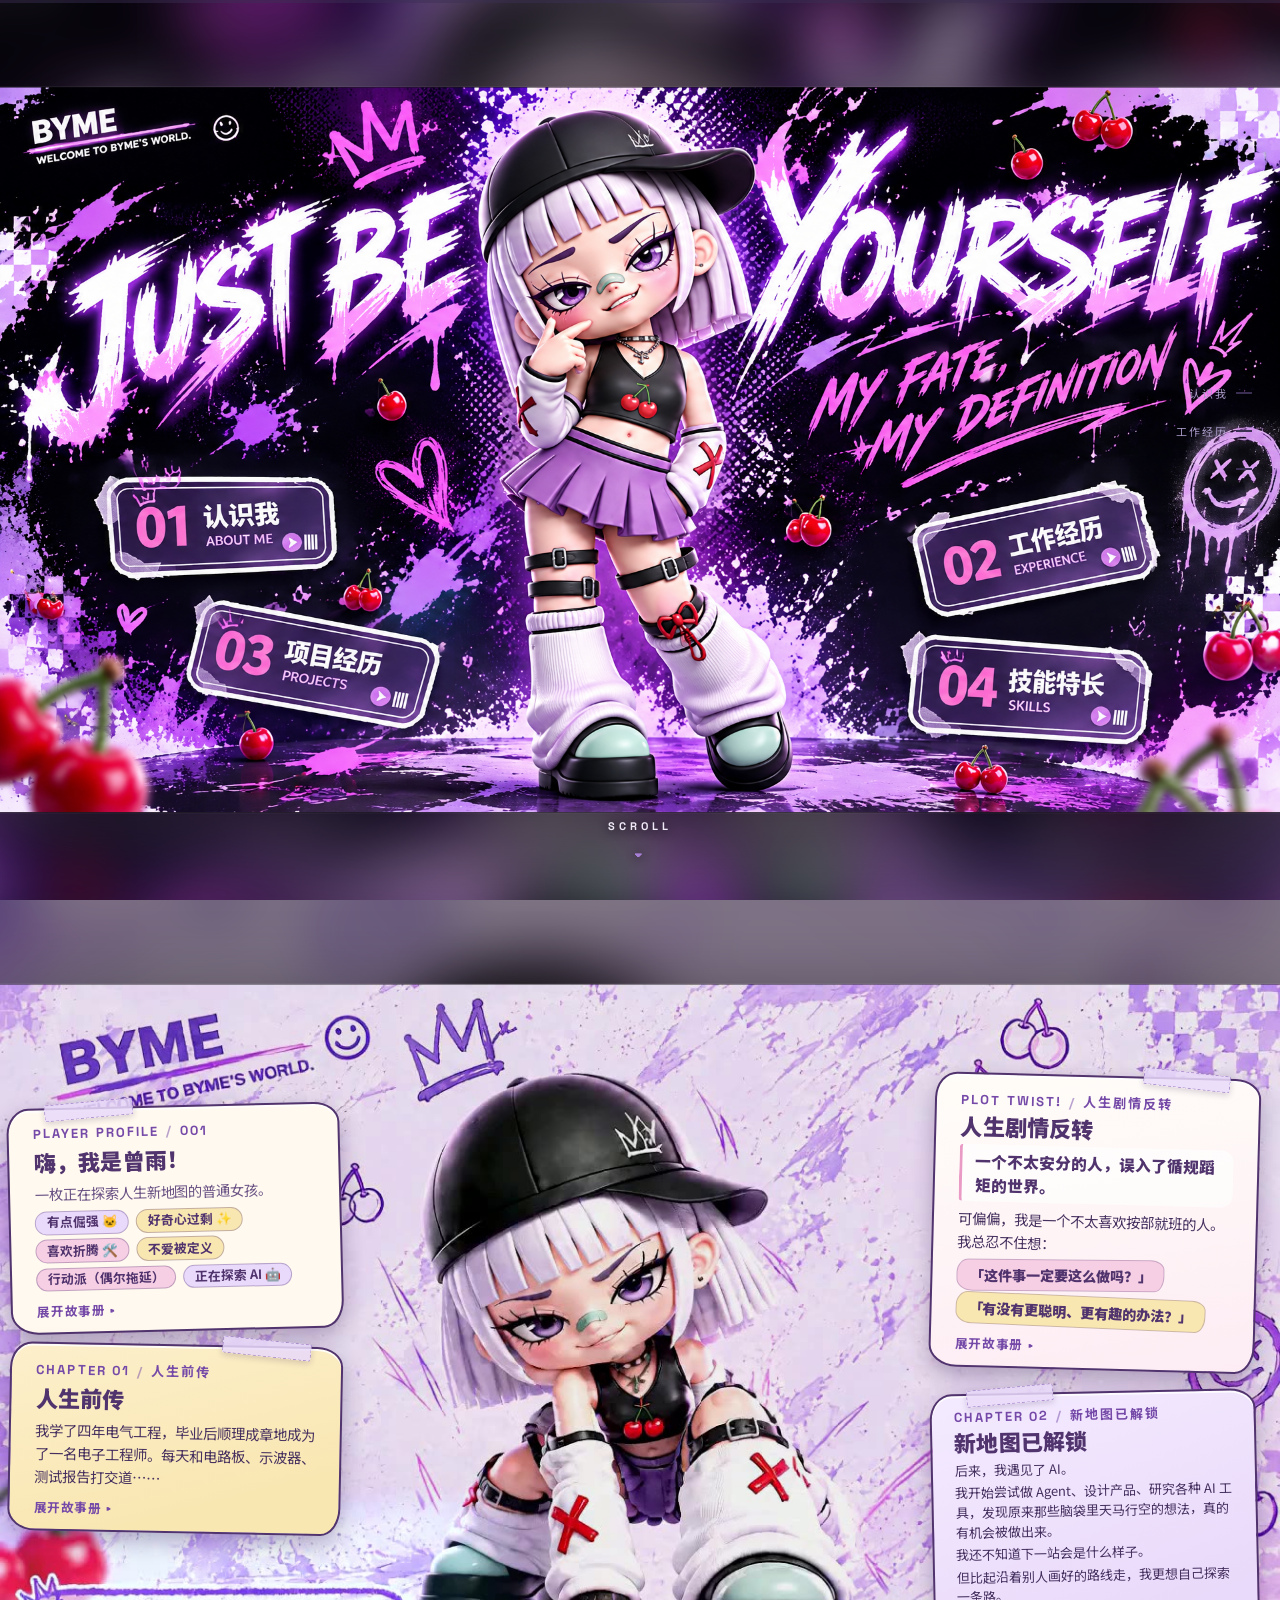
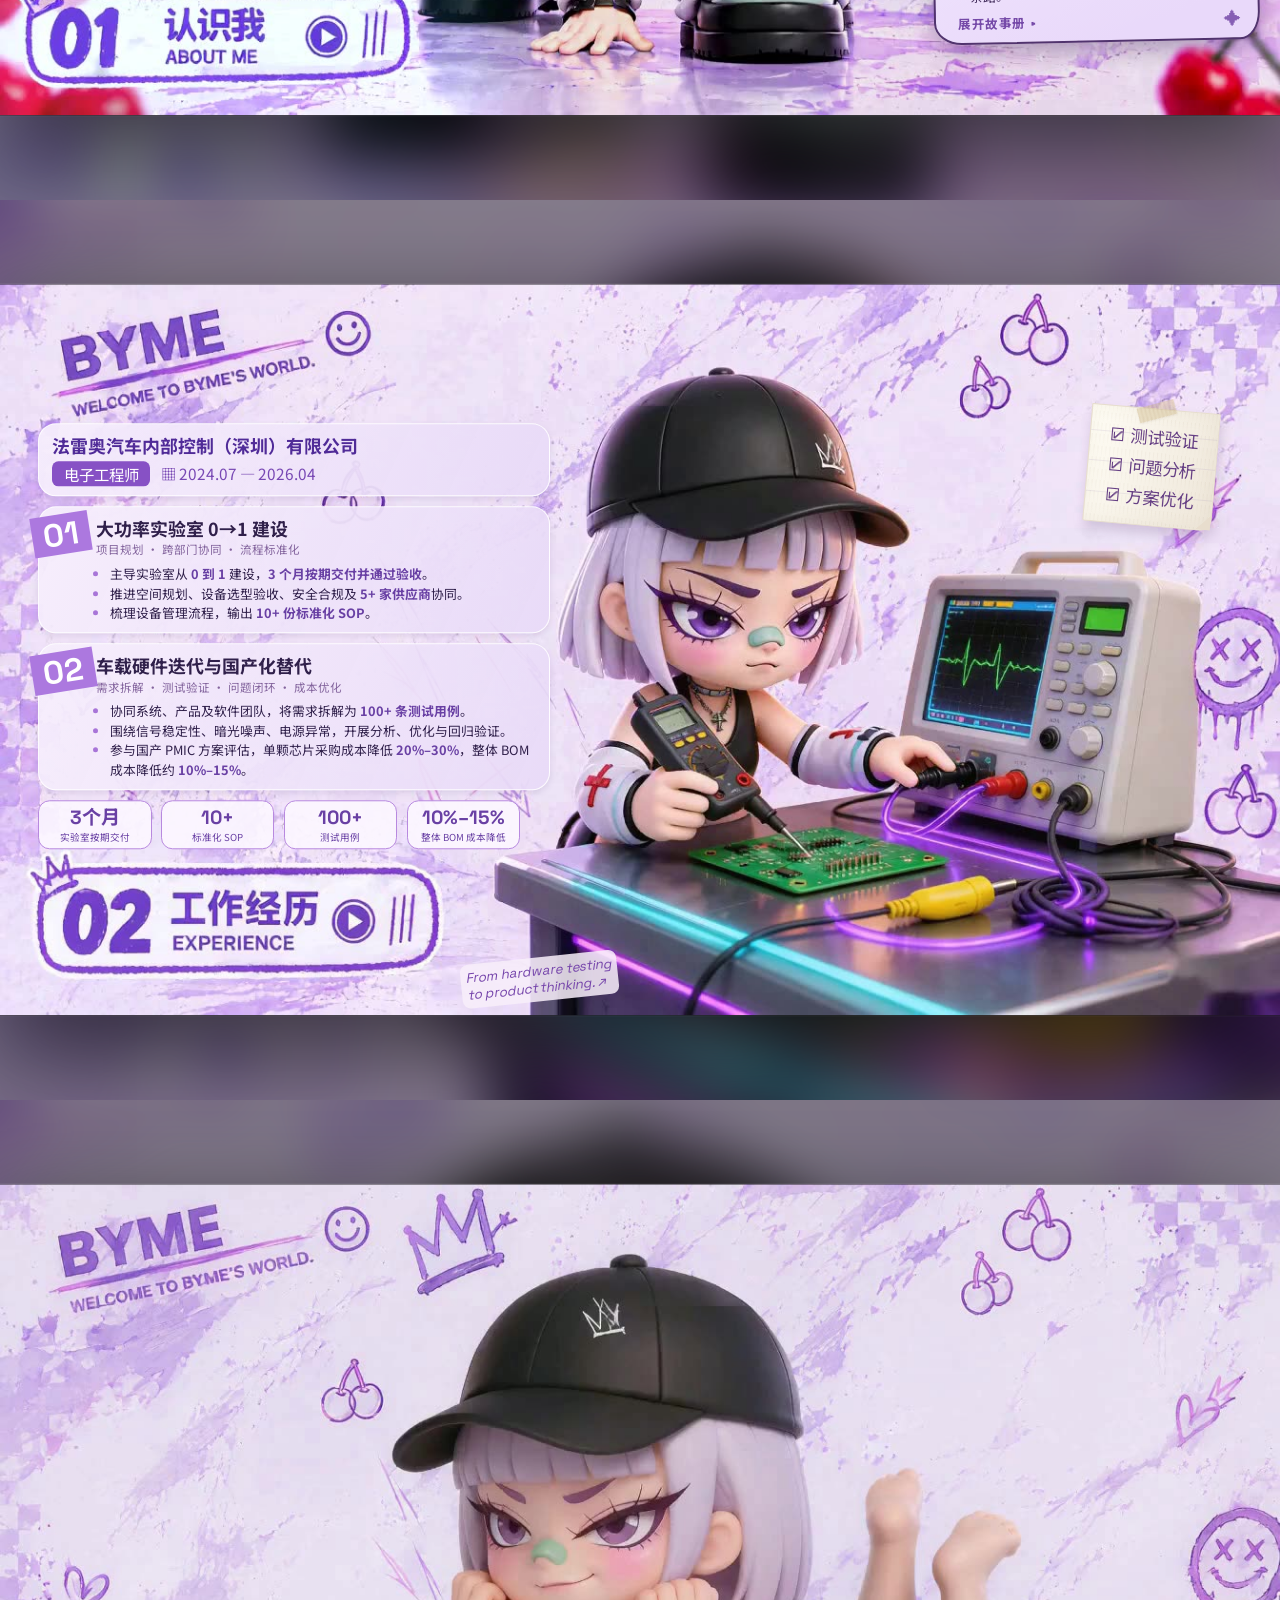
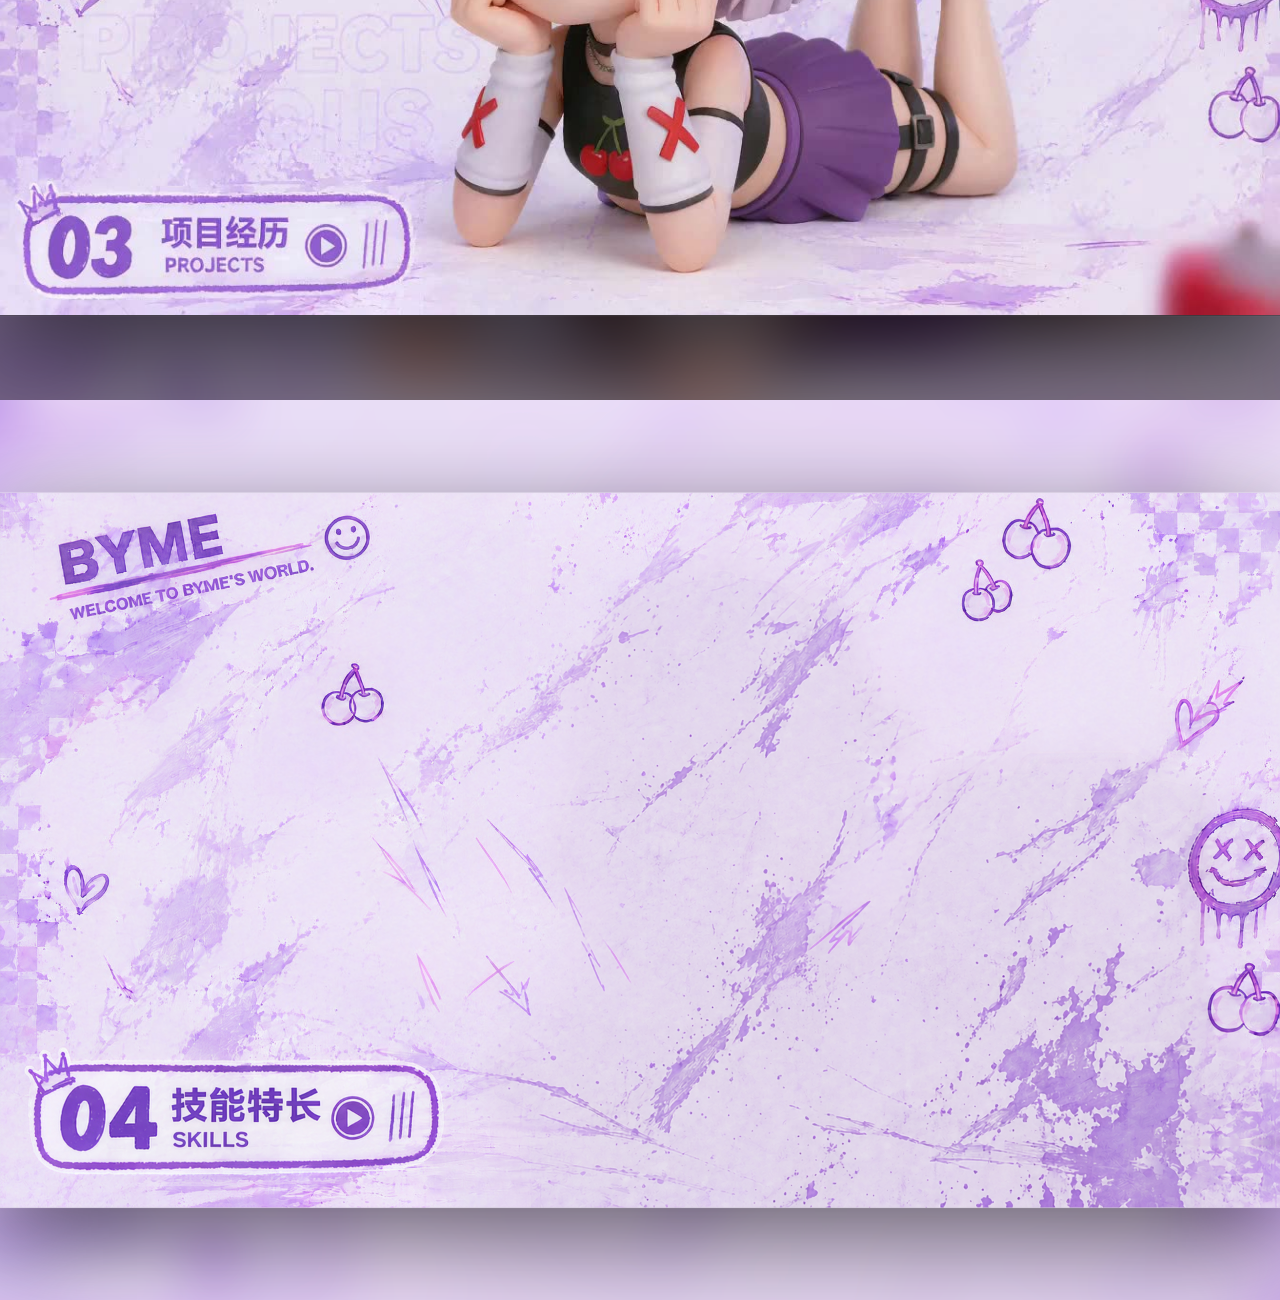
==== commit e2463e71: "文案修正：AI Video Lab 卡片移除「研究资料待补充」；Knowledge Skill 弹窗按钮改为「查看项目详情」" ====
--- a/index.html
+++ b/index.html
@@ -241,7 +241,7 @@
             <strong class="project-sticker__name">AI Video Lab</strong>
             <span class="project-sticker__subtitle">AI 视频模型测评</span>
             <span class="project-sticker__description">对比生成效果，发现模型能力与局限。</span>
-            <span class="project-sticker__cta"><span class="project-sticker__open">打开项目档案 <span aria-hidden="true">↗</span></span><small>研究资料待补充</small></span>
+            <span class="project-sticker__cta"><span class="project-sticker__open">打开项目档案 <span aria-hidden="true">↗</span></span></span>
           </button>
         </div>
       </div>
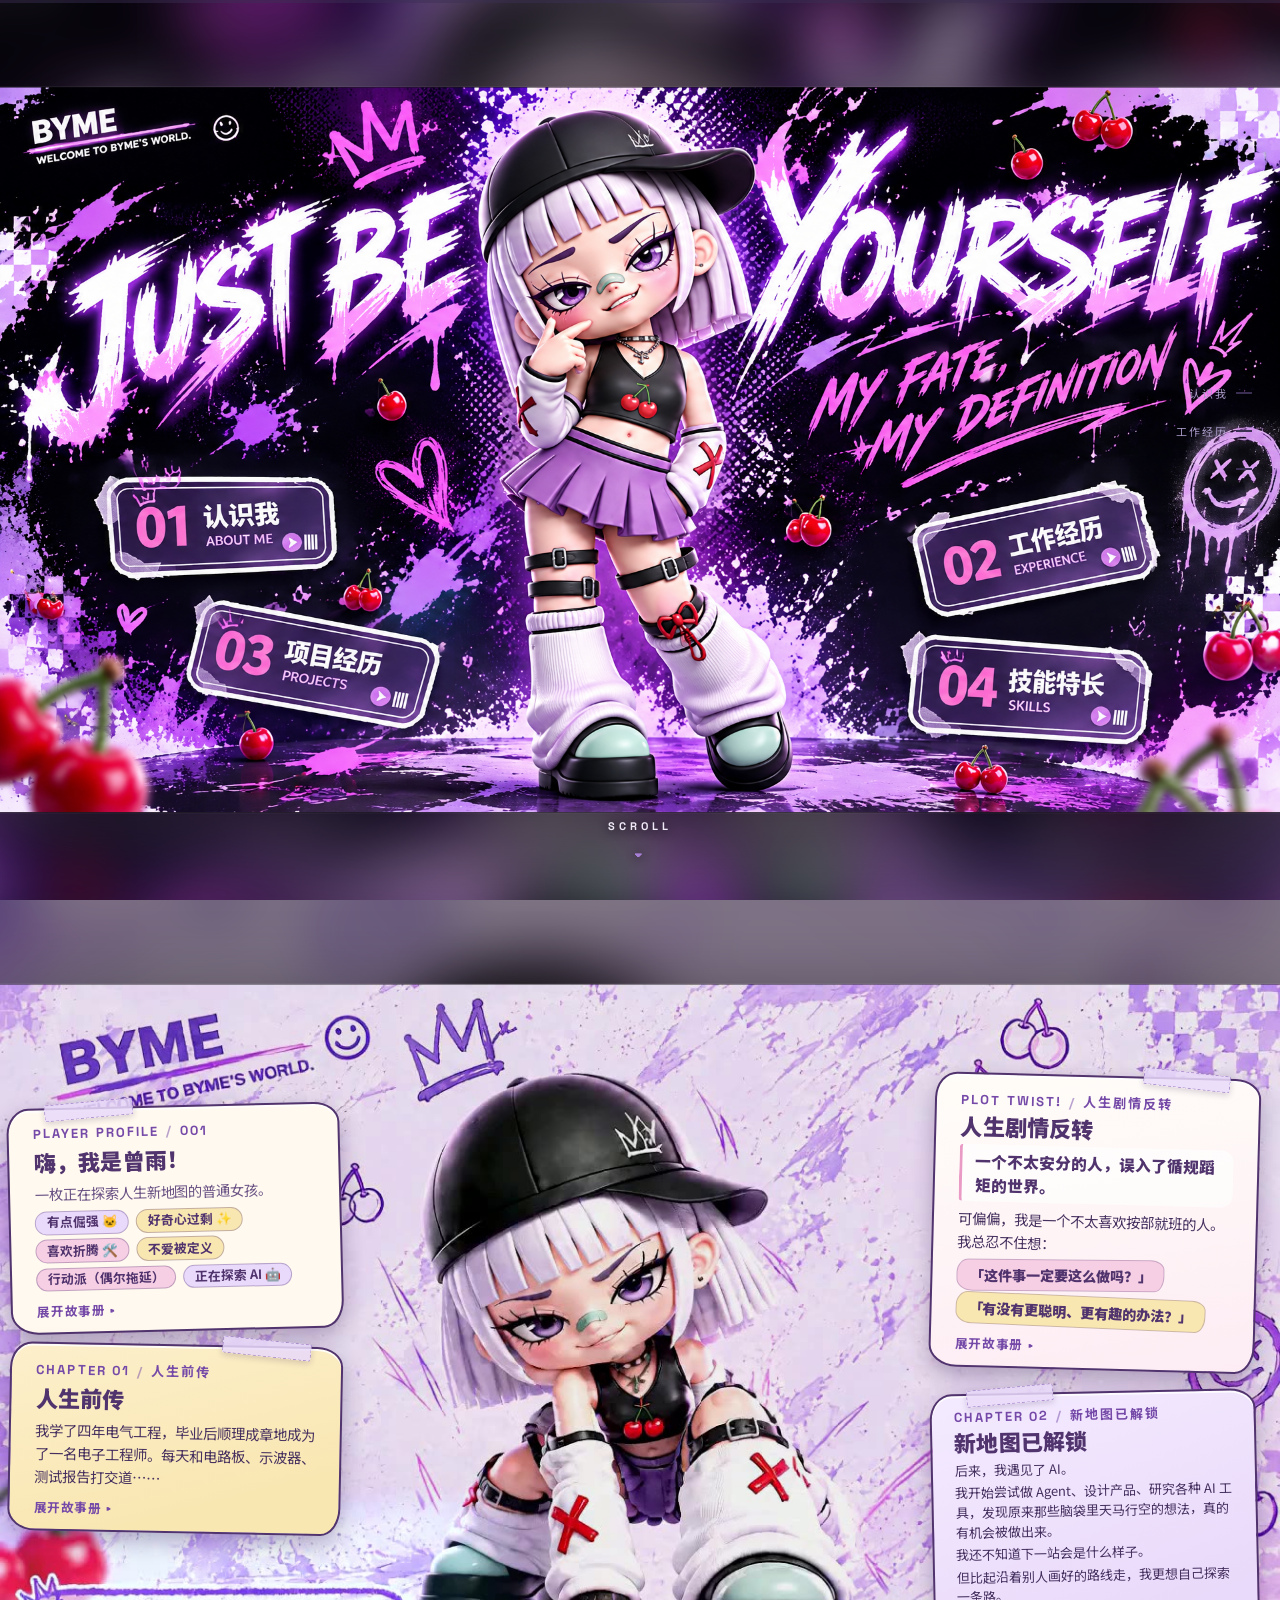
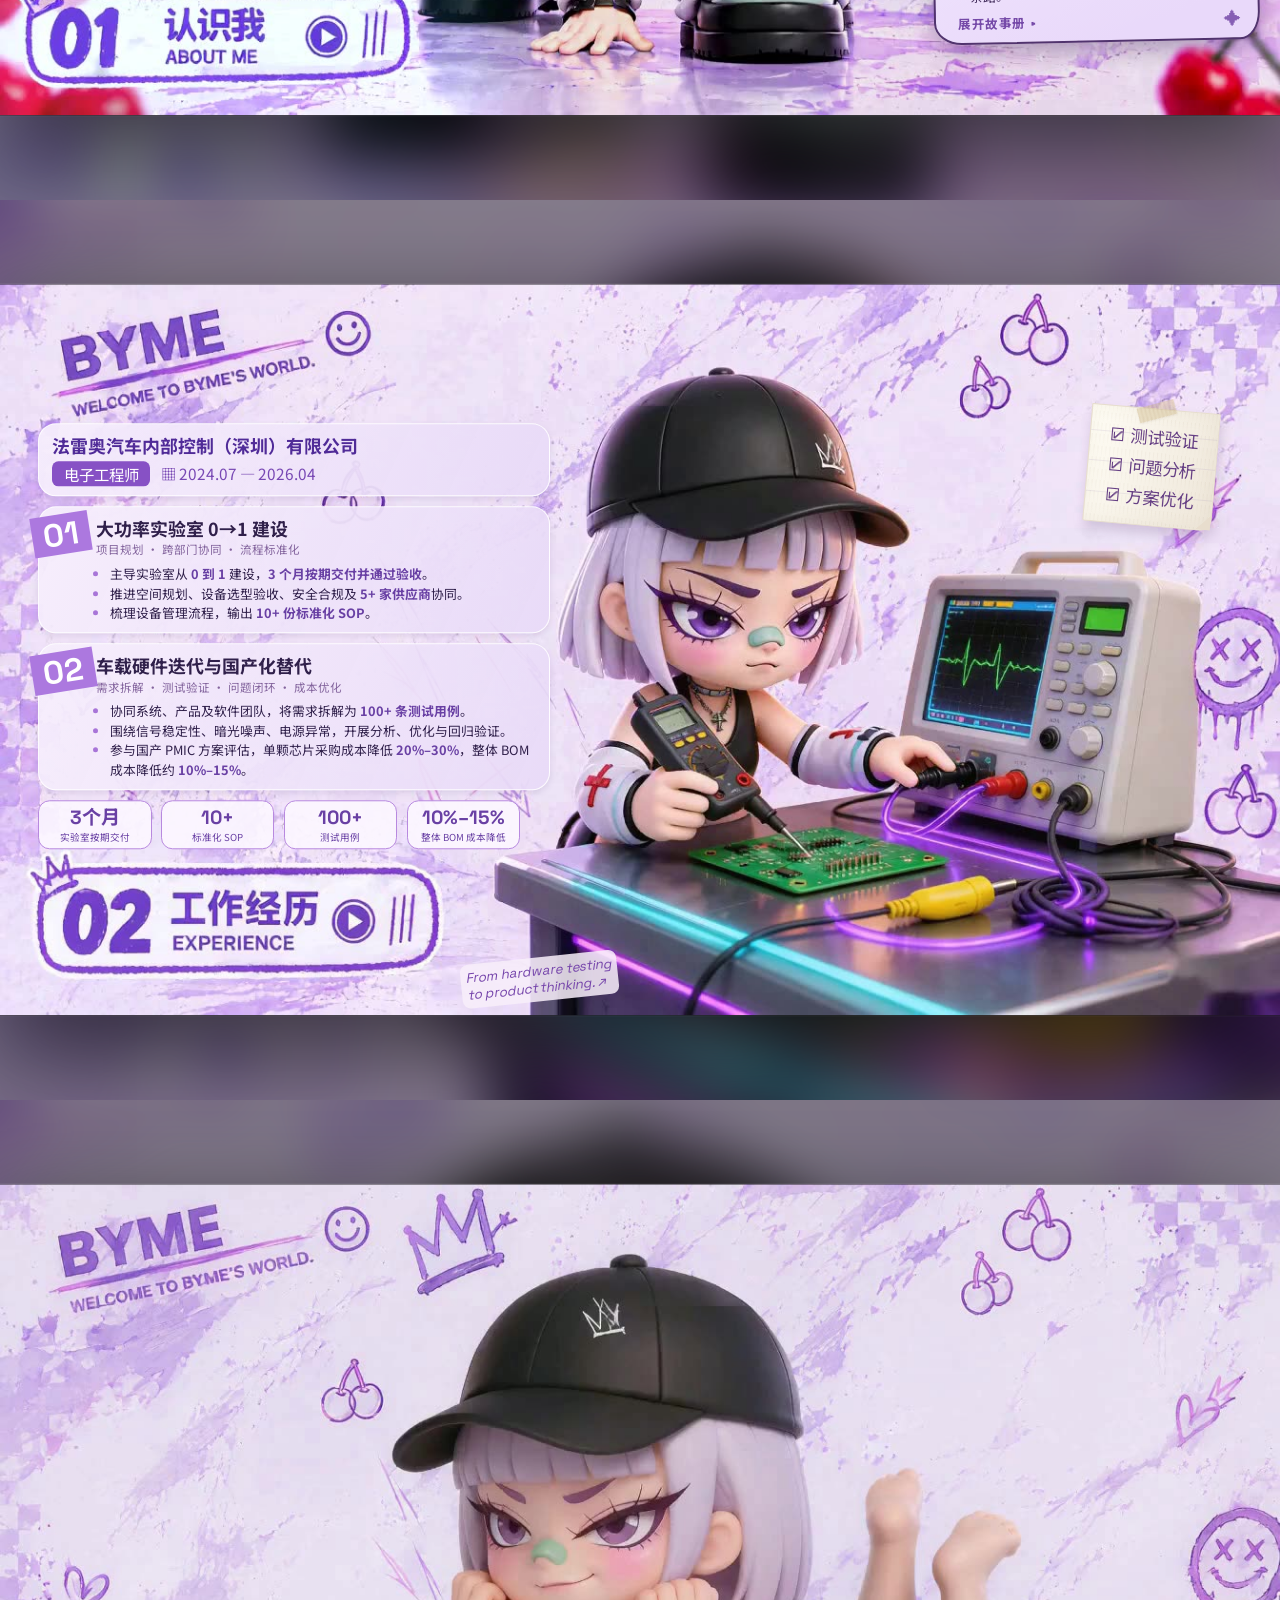
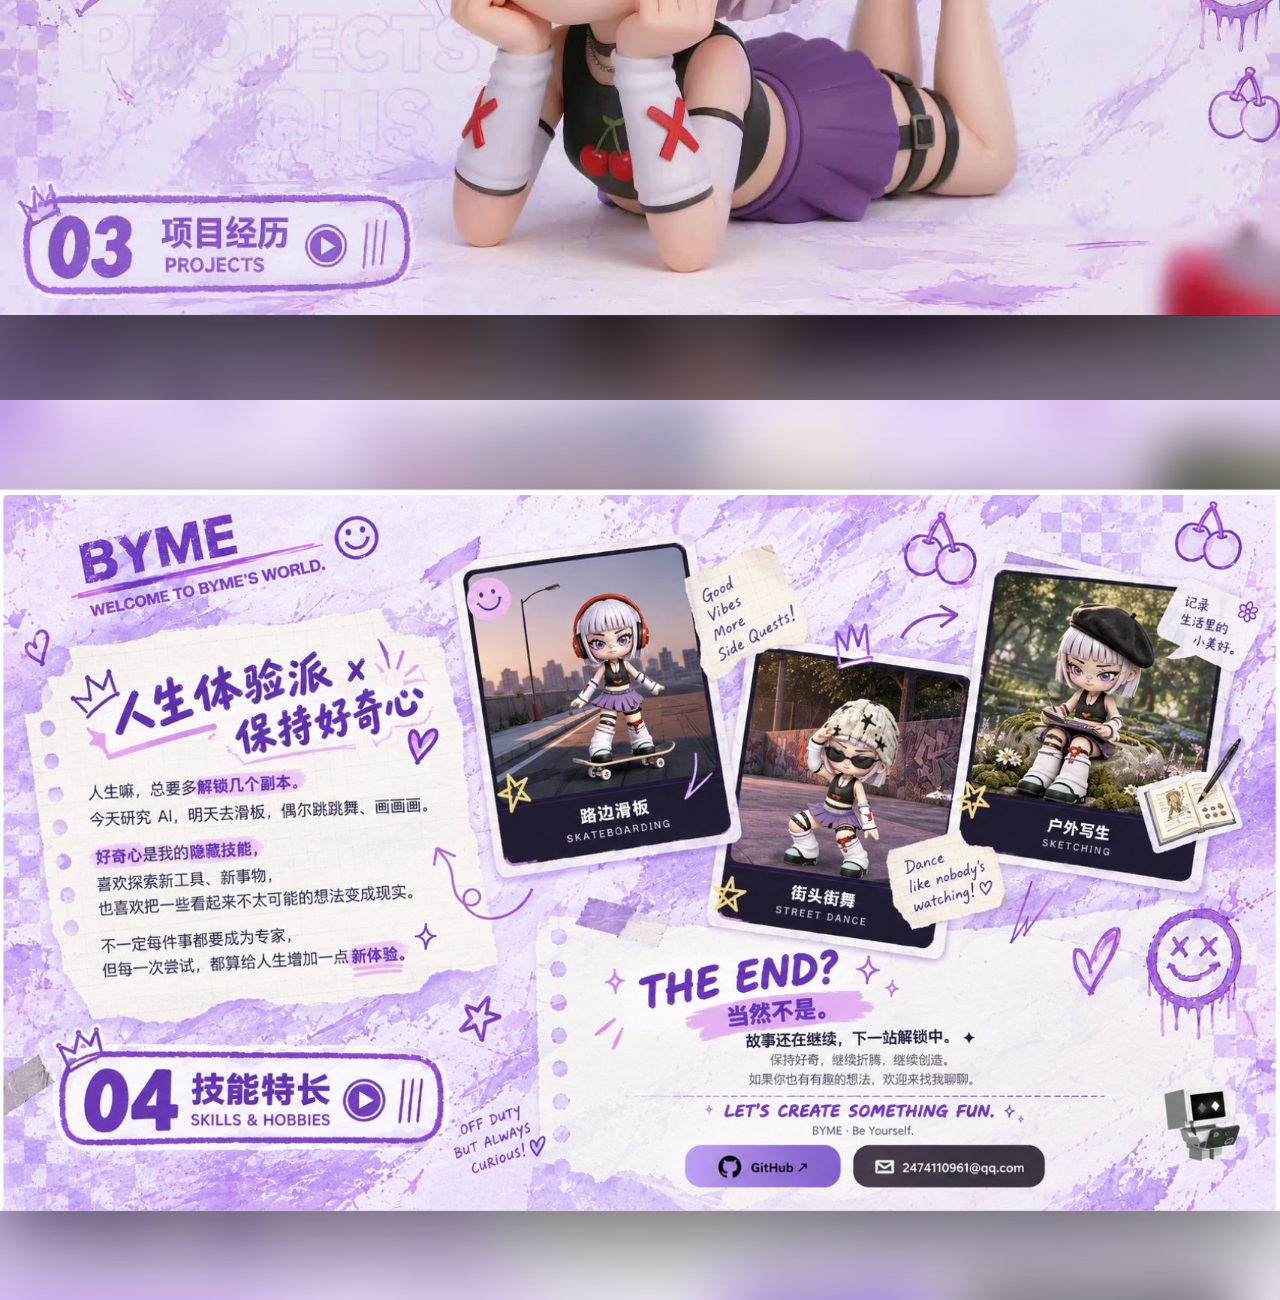
==== commit 18c878b6: "04 技能特长屏：1:1 复刻参考设计（拼贴手账风） - 新增整版底图 assets/section-04-skills-collage.png（1705x960），page 比例改为 1705/96" ====
--- a/index.html
+++ b/index.html
@@ -201,16 +201,16 @@
   </section>
 
   <!-- ============ 屏 3 · 02 工作经历 ============ -->
-  <section class="screen vsection" id="screen-02" data-index="2">
-    <div class="page" style="--page-ratio: 1344/768">
-      <img class="page__fill" src="assets/02-experience.jpg" alt="" aria-hidden="true" />
-      <div class="page__frame experience-frame">
-        <video class="page__media" src="assets/pcb-testing-loop.mp4"
-               poster="assets/02-experience.jpg"
-               loop muted playsinline preload="metadata" disablepictureinpicture></video><div class="experience-content"><header class="experience-company"><h2>法雷奥汽车内部控制（深圳）有限公司</h2><p><span>电子工程师</span> ▦ 2024.07 — 2026.04</p></header><article class="experience-card"><span class="experience-number">01</span><h3>大功率实验室 0→1 建设</h3><p class="experience-tags">项目规划 · 跨部门协同 · 流程标准化</p><ul><li>主导实验室从 <strong>0 到 1</strong> 建设，<strong>3 个月按期交付并通过验收</strong>。</li><li>推进空间规划、设备选型验收、安全合规及 <strong>5+ 家供应商</strong>协同。</li><li>梳理设备管理流程，输出 <strong>10+ 份标准化 SOP</strong>。</li></ul></article><article class="experience-card"><span class="experience-number">02</span><h3>车载硬件迭代与国产化替代</h3><p class="experience-tags">需求拆解 · 测试验证 · 问题闭环 · 成本优化</p><ul><li>协同系统、产品及软件团队，将需求拆解为 <strong>100+ 条测试用例</strong>。</li><li>围绕信号稳定性、暗光噪声、电源异常，开展分析、优化与回归验证。</li><li>参与国产 PMIC 方案评估，单颗芯片采购成本降低 <strong>20%–30%</strong>，整体 BOM 成本降低约 <strong>10%–15%</strong>。</li></ul></article><div class="experience-metrics"><div><strong>3个月</strong><p>实验室按期交付</p></div><div><strong>10+</strong><p>标准化 SOP</p></div><div><strong>100+</strong><p>测试用例</p></div><div><strong>10%–15%</strong><p>整体 BOM 成本降低</p></div></div></div><aside class="experience-note">☑ 测试验证<br>☑ 问题分析<br>☑ 方案优化</aside><p class="experience-transition">From hardware testing<br>to product thinking. ↗</p>
-      </div>
-    </div>
-    <div class="hint">SCROLL<i class="hint__arrow">▾</i></div>
+  <section class="screen vsection" id="screen-02" data-index="2">
+    <div class="page" style="--page-ratio: 1344/768">
+      <img class="page__fill" src="assets/02-experience.jpg" alt="" aria-hidden="true" />
+      <div class="page__frame experience-frame">
+        <video class="page__media" src="assets/pcb-testing-loop.mp4"
+               poster="assets/02-experience.jpg"
+               loop muted playsinline preload="metadata" disablepictureinpicture></video><div class="experience-content"><header class="experience-company"><h2>法雷奥汽车内部控制（深圳）有限公司</h2><p><span>电子工程师</span> ▦ 2024.07 — 2026.04</p></header><article class="experience-card"><span class="experience-number">01</span><h3>大功率实验室 0→1 建设</h3><p class="experience-tags">项目规划 · 跨部门协同 · 流程标准化</p><ul><li>主导实验室从 <strong>0 到 1</strong> 建设，<strong>3 个月按期交付并通过验收</strong>。</li><li>推进空间规划、设备选型验收、安全合规及 <strong>5+ 家供应商</strong>协同。</li><li>梳理设备管理流程，输出 <strong>10+ 份标准化 SOP</strong>。</li></ul></article><article class="experience-card"><span class="experience-number">02</span><h3>车载硬件迭代与国产化替代</h3><p class="experience-tags">需求拆解 · 测试验证 · 问题闭环 · 成本优化</p><ul><li>协同系统、产品及软件团队，将需求拆解为 <strong>100+ 条测试用例</strong>。</li><li>围绕信号稳定性、暗光噪声、电源异常，开展分析、优化与回归验证。</li><li>参与国产 PMIC 方案评估，单颗芯片采购成本降低 <strong>20%–30%</strong>，整体 BOM 成本降低约 <strong>10%–15%</strong>。</li></ul></article><div class="experience-metrics"><div><strong>3个月</strong><p>实验室按期交付</p></div><div><strong>10+</strong><p>标准化 SOP</p></div><div><strong>100+</strong><p>测试用例</p></div><div><strong>10%–15%</strong><p>整体 BOM 成本降低</p></div></div></div><aside class="experience-note">☑ 测试验证<br>☑ 问题分析<br>☑ 方案优化</aside><p class="experience-transition">From hardware testing<br>to product thinking. ↗</p>
+      </div>
+    </div>
+    <div class="hint">SCROLL<i class="hint__arrow">▾</i></div>
   </section>
 
   <!-- ============ 屏 4 · 03 项目经历 ============ -->
@@ -287,63 +287,83 @@
     <div class="hint">SCROLL<i class="hint__arrow">▾</i></div>
   </section>
 
-  <!-- ============ 屏 5 · 04 技能特长（整页浅色章节图 + 右侧三张错落场景卡） ============ -->
+  <!-- ============ 屏 5 · 04 技能特长（1:1 复刻参考设计：整版底图 + 三张动图拍立得卡覆盖） ============ -->
   <section class="screen vsection screen--skills is-light-screen" id="screen-04" data-index="4">
-    <div class="page page--light" style="--page-ratio: 1920/1072">
-      <img class="page__fill" src="assets/section-04-skills.png" alt="" aria-hidden="true" />
+    <div class="page page--light" style="--page-ratio: 1705/960">
+      <img class="page__fill" src="assets/section-04-skills-collage.png" alt="" aria-hidden="true" />
       <div class="page__frame">
-        <img class="page__media" src="assets/section-04-skills.png" alt="" aria-hidden="true" />
-      </div>
-    </div>
-
-    <!--
-      ⬇ 左栏留白（约 45%）—— 待写文字直接放这里。
-      已备好样式类 .skills__text：垂直居中、max-width 36vw、深紫字。
-      示例：
-      <div class="skills__text">
-        <h3>会的东西</h3>
-        <ul><li>需求分析</li><li>PRD</li></ul>
-      </div>
-    -->
-
-    <!-- 右侧：三张场景卡（4:3 横版，右缘锁在视口 90% 以内）卡下只放中文 + 英文两行 -->
-    <div class="skills">
-      <figure class="skill">
-        <video class="skill__video" src="assets/skills-01-skate-scene.mp4"
-               poster="assets/skills-01-skate-scene.jpg"
-               loop muted playsinline preload="none" disablepictureinpicture
-               aria-label="滑板：傍晚的城市路边"></video>
-        <figcaption class="skill__cap">
-          <b class="skill__cn">路边滑板</b>
-          <span class="skill__en">SKATEBOARDING</span>
-        </figcaption>
-      </figure>
-      <figure class="skill">
-        <video class="skill__video" src="assets/skills-02-dance-scene.mp4"
-               poster="assets/skills-02-dance-scene.jpg"
-               loop muted playsinline preload="none" disablepictureinpicture
-               aria-label="街舞：涂鸦墙前"></video>
-        <figcaption class="skill__cap">
-          <b class="skill__cn">街头街舞</b>
-          <span class="skill__en">STREET DANCE</span>
-        </figcaption>
-      </figure>
-      <figure class="skill">
-        <video class="skill__video" src="assets/skills-03-draw-scene.mp4"
-               poster="assets/skills-03-draw-scene.jpg"
-               loop muted playsinline preload="none" disablepictureinpicture
-               aria-label="插画：户外草地"></video>
-        <figcaption class="skill__cap">
-          <b class="skill__cn">户外写生</b>
-          <span class="skill__en">SKETCHING</span>
-        </figcaption>
-      </figure>
-    </div>
-
-    <div class="outro">
-      <a class="btn" href="https://github.com/luckyGirl-yu929" target="_blank" rel="noopener">GitHub ↗</a>
-      <a class="btn btn--ghost" href="mailto:2474110961@qq.com">✉ 2474110961@qq.com</a>
-      <p class="outro__note">BYME © 2026 · Be Yourself.</p>
+        <!-- 整版底图 = 用户提供的参考图原图：紫色纹理 / 左上角 BYME /
+             左侧便签纸 / 04 技能特长 SKILLS & HOBBIES 徽章 /
+             THE END 收尾纸 / 全部涂鸦 —— 与参考图逐像素一致 -->
+        <img class="page__media" src="assets/section-04-skills-collage.png"
+             alt="04 技能特长 SKILLS & HOBBIES：人生体验派 × 保持好奇心 —— 路边滑板 / HipHop / 潮流插画" />
+
+        <!-- 三张拍立得卡：坐标对齐底图原卡位并完整覆盖，内部放真实动图 -->
+        <div class="sk4-cards">
+          <figure class="sk4-card sk4-card--1">
+            <i class="sk4-tape" aria-hidden="true"></i>
+            <div class="sk4-photo">
+              <video src="assets/skills-01-skate-scene.mp4" poster="assets/skills-01-skate-scene.jpg"
+                     loop muted playsinline preload="none" disablepictureinpicture
+                     aria-label="路边滑板：傍晚的城市路边"></video>
+            </div>
+            <figcaption class="sk4-cap">
+              <i class="sk4-star" aria-hidden="true">★</i>
+              <span class="sk4-captext">
+                <b class="sk4-cn">路边滑板</b>
+                <span class="sk4-en">SKATEBOARDING</span>
+              </span>
+            </figcaption>
+          </figure>
+
+          <figure class="sk4-card sk4-card--2">
+            <i class="sk4-tape" aria-hidden="true"></i>
+            <div class="sk4-photo">
+              <video src="assets/skills-02-dance-scene.mp4" poster="assets/skills-02-dance-scene.jpg"
+                     loop muted playsinline preload="none" disablepictureinpicture
+                     aria-label="HipHop：涂鸦墙前"></video>
+            </div>
+            <figcaption class="sk4-cap">
+              <i class="sk4-star" aria-hidden="true">★</i>
+              <span class="sk4-captext">
+                <b class="sk4-cn">HipHop</b>
+                <span class="sk4-en">HIPHOP</span>
+              </span>
+            </figcaption>
+          </figure>
+
+          <figure class="sk4-card sk4-card--3">
+            <i class="sk4-tape" aria-hidden="true"></i>
+            <div class="sk4-photo">
+              <video src="assets/skills-03-draw-scene.mp4" poster="assets/skills-03-draw-scene.jpg"
+                     loop muted playsinline preload="none" disablepictureinpicture
+                     aria-label="潮流插画：户外草地"></video>
+            </div>
+            <figcaption class="sk4-cap">
+              <i class="sk4-star" aria-hidden="true">★</i>
+              <span class="sk4-captext">
+                <b class="sk4-cn">潮流插画</b>
+                <span class="sk4-en">TRENDY ILLUSTRATION</span>
+              </span>
+            </figcaption>
+          </figure>
+
+          <span class="sk4-quote sk4-quote--1">Good vibes,<br />more side quests!</span>
+          <span class="sk4-quote sk4-quote--2">Dance like<br />nobody&#39;s watching!</span>
+          <span class="sk4-quote sk4-quote--4">Record tiny<br />beautiful moments.</span>
+        </div>
+
+        <!-- 底部两个按钮：覆盖底图原按钮位置，保证可点击 -->
+        <div class="sk4-actions">
+          <a class="sk4-btn sk4-btn--gh" href="https://github.com/luckyGirl-yu929" target="_blank" rel="noopener">
+            <svg viewBox="0 0 24 24" aria-hidden="true" focusable="false"><path fill="currentColor" d="M12 .8a11.2 11.2 0 0 0-3.54 21.83c.56.1.77-.24.77-.54v-1.92c-3.13.68-3.79-1.5-3.79-1.5-.51-1.3-1.25-1.65-1.25-1.65-1.02-.7.08-.68.08-.68 1.13.08 1.73 1.16 1.73 1.16 1 1.72 2.63 1.22 3.27.93.1-.72.39-1.22.71-1.5-2.5-.29-5.13-1.25-5.13-5.56 0-1.23.44-2.06 1.16-2.79-.12-.28-.5-1.42.11-2.96 0 0 .94-.3 3.08 1.15a10.7 10.7 0 0 1 5.61 0c2.14-1.45 3.08-1.15 3.08-1.15.61 1.54.23 2.68.11 2.96.72.73 1.16 1.56 1.16 2.79 0 4.32-2.64 5.26-5.15 5.54.4.35.76 1.04.76 2.09v3.1c0 .3.2.65.78.54A11.2 11.2 0 0 0 12 .8Z"/></svg>
+            GitHub <span aria-hidden="true">↗</span>
+          </a>
+          <a class="sk4-btn sk4-btn--mail" href="mailto:18520884784@163.com">
+            <span aria-hidden="true">✉</span> 18520884784@163.com
+          </a>
+        </div>
+      </div>
     </div>
   </section>
 
--- a/style.css
+++ b/style.css
@@ -1185,3 +1185,205 @@
   .story-modal__panel, .story-modal__backdrop { transition: none !important; }
   .sc-tag, .story-card:hover, .story-card:active, .story-modal__close:hover { transform: rotate(var(--tilt, 0deg)); }
 }
+
+
+/* ============================================================
+   屏 5 · 04 技能特长：1:1 复刻参考设计（2026-10-31）
+   ------------------------------------------------------------
+   底图 = assets/section-04-skills-collage.png（1705×960），即用户提供的参考图。
+   紫色纹理 / 左上角 BYME / 左侧便签纸 / 04 技能特长 SKILLS & HOBBIES 徽章 /
+   THE END 收尾纸 / 全部涂鸦 —— 都来自底图，与参考图逐像素一致。
+   前景只用 DOM 画三类东西，用来「盖住」底图上对应的静态元素：
+     ① 三张拍立得卡（内嵌 mp4 动图，可 hover）
+     ② 四张便签短句
+     ③ 底部 GitHub / 邮箱按钮
+   坐标单位 cqw / cqh，容器 = .page__frame（1705×960）。
+   ============================================================ */
+.screen--skills {
+  --sk4-yellow: #ffd257;
+  --sk4-hand: "Ma Shan Zheng", "Zhi Mang Xing", "Noto Sans SC", cursive;
+}
+
+/* ---------- 卡片层 ---------- */
+#screen-04 .sk4-cards { position: absolute; inset: 0; z-index: 9; pointer-events: none; }
+#screen-04 .sk4-cards > * { pointer-events: auto; }
+
+#screen-04 .sk4-card {
+  position: absolute; margin: 0;
+  display: flex; flex-direction: column;
+  padding: 1.2cqw 1.2cqw 1.6cqw;
+  background: linear-gradient(168deg, #fffefb 0%, #f9f5fb 100%);
+  border-radius: .5cqw;
+  box-shadow: .42cqw .62cqw 0 rgb(151 108 195 / .3),
+              0 1.1cqw 2.4cqw rgb(63 43 92 / .28);
+  transform: rotate(var(--t, 6deg));
+  transition: transform 300ms cubic-bezier(.2, .8, .3, 1), box-shadow 300ms ease;
+}
+#screen-04 .sk4-card:hover {
+  transform: rotate(var(--t, 6deg)) translateY(-.55cqw) scale(1.02);
+  box-shadow: .55cqw .85cqw 0 rgb(151 108 195 / .34),
+              0 1.7cqw 3.4cqw rgb(63 43 92 / .32);
+  z-index: 14;
+}
+/* 三张卡：位置 / 尺寸 / 角度按底图原卡位实测值对齐 */
+#screen-04 .sk4-card--1 { left: 37.8%; top: 10.3%; width: 20.3cqw; height: 23.2cqw; --t: -7deg;   z-index: 5; }
+#screen-04 .sk4-card--2 { left: 54.5%; top: 24.1%; width: 20.2cqw; height: 22.3cqw; --t: 13.5deg; z-index: 6; }
+#screen-04 .sk4-card--3 { left: 73.7%; top: 12.3%; width: 20.9cqw; height: 23.5cqw; --t: 8.5deg;  z-index: 7; }
+
+/* 顶部紫色胶带 */
+#screen-04 .sk4-tape {
+  position: absolute; top: -.85cqw; left: 27%;
+  width: 5.2cqw; height: 1.5cqw;
+  background: linear-gradient(180deg, rgb(190 155 235 / .82), rgb(158 118 214 / .62));
+  border-left: 1px dashed rgb(255 255 255 / .45);
+  border-right: 1px dashed rgb(255 255 255 / .45);
+  box-shadow: 0 .08cqw .2cqw rgb(60 30 90 / .16);
+  transform: rotate(-3deg);
+  pointer-events: none;
+}
+
+/* 照片区：填满卡片剩余空间，动图 cover 不变形 */
+#screen-04 .sk4-photo {
+  position: relative; flex: 1 1 auto; min-height: 0;
+  overflow: hidden;
+  border-radius: .28cqw;
+  border: .09cqw solid rgb(90 50 127 / .32);
+  background: #241631;
+}
+#screen-04 .sk4-photo video { display: block; width: 100%; height: 100%; object-fit: cover; }
+
+/* 底部黑色标签条 */
+#screen-04 .sk4-cap {
+  flex: 0 0 auto; margin-top: .9cqw;
+  display: flex; align-items: center; gap: .45cqw;
+  padding: .55cqw .75cqw .5cqw;
+  border-radius: .34cqw;
+  background: linear-gradient(135deg, #37214d, #1b1026);
+  color: #fffaf5;
+  min-width: 0;
+}
+#screen-04 .sk4-star {
+  flex: 0 0 auto; font-style: normal;
+  font-size: clamp(8px, 1.15cqw, 21px); line-height: 1;
+  color: var(--sk4-yellow);
+}
+#screen-04 .sk4-captext { display: flex; flex-direction: column; min-width: 0; }
+#screen-04 .sk4-cn {
+  font-family: var(--font-cn);
+  font-size: clamp(11px, 1.5cqw, 27px);
+  font-weight: 900; letter-spacing: .03em; line-height: 1.12;
+  white-space: nowrap;
+}
+#screen-04 .sk4-en {
+  margin-top: .06cqw;
+  font-family: var(--font-en);
+  font-size: clamp(7px, .78cqw, 14px);
+  font-weight: 700; letter-spacing: .14em; line-height: 1.2;
+  color: #e9d6ff;
+  white-space: nowrap;
+}
+
+/* ---------- 便签短句：米白小纸片 + 手写体 ---------- */
+#screen-04 .sk4-quote {
+  position: absolute; z-index: 10;
+  padding: .62cqw .8cqw .52cqw;
+  font-family: var(--sk4-hand);
+  font-size: clamp(9px, .92cqw, 17px);
+  line-height: 1.32;
+  color: #4e2a72;
+  transform: rotate(var(--q, 3deg));
+  pointer-events: none;
+}
+#screen-04 .sk4-quote::before {
+  content: ""; position: absolute; inset: 0; z-index: -1;
+  background: linear-gradient(170deg, #fffdf5 0%, #fdf4e2 58%, #f8ecd6 100%);
+  clip-path: polygon(
+    .6% 3%, 13% .5%, 27% 2.4%, 41% .4%, 56% 2.2%, 71% .6%, 86% 2%, 99.4% .8%,
+    100% 24%, 99.1% 50%, 100% 76%, 98.6% 96.6%, 84% 99.8%, 68% 98.2%,
+    52% 99.9%, 36% 98.4%, 20% 99.7%, 6% 98.6%, .4% 96%, 1.2% 72%,
+    .2% 48%, 1.1% 24%
+  );
+  filter: drop-shadow(.07cqw .12cqw .14cqw rgb(70 40 100 / .22));
+}
+#screen-04 .sk4-quote--1 { left: 55.8%; top: 6.2%;  width: 8.8cqw; --q: 4deg; }
+#screen-04 .sk4-quote--2 { left: 39.6%; top: 50%;   width: 9.6cqw; --q: -4deg; }
+#screen-04 .sk4-quote--4 { left: 79.6%; top: 51.6%; width: 9.8cqw; --q: 3.5deg; }
+
+/* ---------- 底部按钮：覆盖底图原按钮 ---------- */
+#screen-04 .sk4-actions {
+  position: absolute; z-index: 11;
+  left: 54.4%; top: 88.7%; width: 31.2%; height: 8.6%;
+  display: flex; align-items: center; gap: 1cqw;
+}
+#screen-04 .sk4-btn {
+  display: inline-flex; align-items: center; justify-content: center; gap: .45em;
+  height: 100%; padding: 0 .8cqw;
+  border-radius: 999px;
+  font-family: var(--font-en);
+  font-size: clamp(9px, .88cqw, 16px);
+  font-weight: 700; letter-spacing: .02em;
+  white-space: nowrap; overflow: hidden;
+  transition: transform 200ms ease, box-shadow 200ms ease;
+}
+#screen-04 .sk4-btn:hover { transform: translateY(-.18cqw); }
+#screen-04 .sk4-btn svg { width: 1.12em; height: 1.12em; flex: 0 0 auto; }
+#screen-04 .sk4-btn--gh {
+  flex: 0 0 41%;
+  background: linear-gradient(135deg, #6b40a0, #4a2a6e);
+  color: #fffaf5;
+  box-shadow: .22cqw .3cqw 0 rgb(151 108 195 / .36);
+}
+#screen-04 .sk4-btn--gh:hover { box-shadow: .28cqw .42cqw 0 rgb(151 108 195 / .44); }
+/* 邮箱按钮：与 GitHub 按钮完全统一 —— 深紫渐变底 + 白字 */
+#screen-04 .sk4-btn--mail {
+  flex: 1 1 auto;
+  background: linear-gradient(135deg, #6b40a0, #4a2a6e);
+  border: 0;
+  color: #fffaf5;
+  box-shadow: .22cqw .3cqw 0 rgb(151 108 195 / .36);
+}
+#screen-04 .sk4-btn--mail:hover { box-shadow: .28cqw .42cqw 0 rgb(151 108 195 / .44); }
+
+/* ---------- 入场：轻微上浮淡入（沿用 .is-active） ---------- */
+#screen-04 .sk4-cards,
+#screen-04 .sk4-actions {
+  opacity: 0; translate: 0 1.4cqh;
+  transition: opacity 620ms var(--snap-ease), translate 620ms var(--snap-ease);
+}
+#screen-04.is-active .sk4-cards   { opacity: 1; translate: 0 0; transition-delay: 90ms; }
+#screen-04.is-active .sk4-actions { opacity: 1; translate: 0 0; transition-delay: 180ms; }
+
+/* ---------- 窄屏：整版设计等比缩放，卡片坐标不变；便签短句隐藏 ---------- */
+@media (max-width: 720px), (max-aspect-ratio: 1 / 1) {
+  #screen-04 { height: auto; min-height: 100svh; overflow: visible; background: #e4d7f2; }
+  #screen-04 .page { position: relative; inset: auto; overflow: hidden; background: #e2d3f2; }
+  #screen-04 .page__fill { display: none; }
+  #screen-04 .page__frame {
+    position: relative; left: auto; top: auto; translate: none;
+    width: 100%; height: auto; aspect-ratio: 1705 / 960;
+    container-type: inline-size;
+    overflow: visible; background: transparent; box-shadow: none;
+  }
+  #screen-04 .page__media {
+    position: absolute; inset: 0; width: 100%; height: 100%;
+    object-fit: cover; object-position: center top;
+  }
+  #screen-04 .sk4-card { border-radius: 6px; }
+  #screen-04 .sk4-photo { border-radius: 4px; }
+  #screen-04 .sk4-cap { padding: .5cqw .7cqw .45cqw; border-radius: 5px; }
+  #screen-04 .sk4-cn { font-size: clamp(11px, 1.55cqw, 27px); }
+  #screen-04 .sk4-en { font-size: clamp(7px, .8cqw, 14px); }
+  #screen-04 .sk4-tape { width: 5.4cqw; height: 1.6cqw; top: -.9cqw; }
+  #screen-04 .sk4-quote { display: none; }
+  #screen-04 .sk4-actions { gap: 1.2cqw; }
+  #screen-04 .sk4-btn { font-size: clamp(9px, .95cqw, 16px); }
+  #screen-04 .sk4-cards,
+  #screen-04 .sk4-actions { opacity: 1; translate: none; transition: none; }
+}
+
+@media (prefers-reduced-motion: reduce) {
+  #screen-04 .sk4-cards,
+  #screen-04 .sk4-actions { opacity: 1; translate: none; transition: none; }
+  #screen-04 .sk4-card,
+  #screen-04 .sk4-btn { transition: none; }
+}
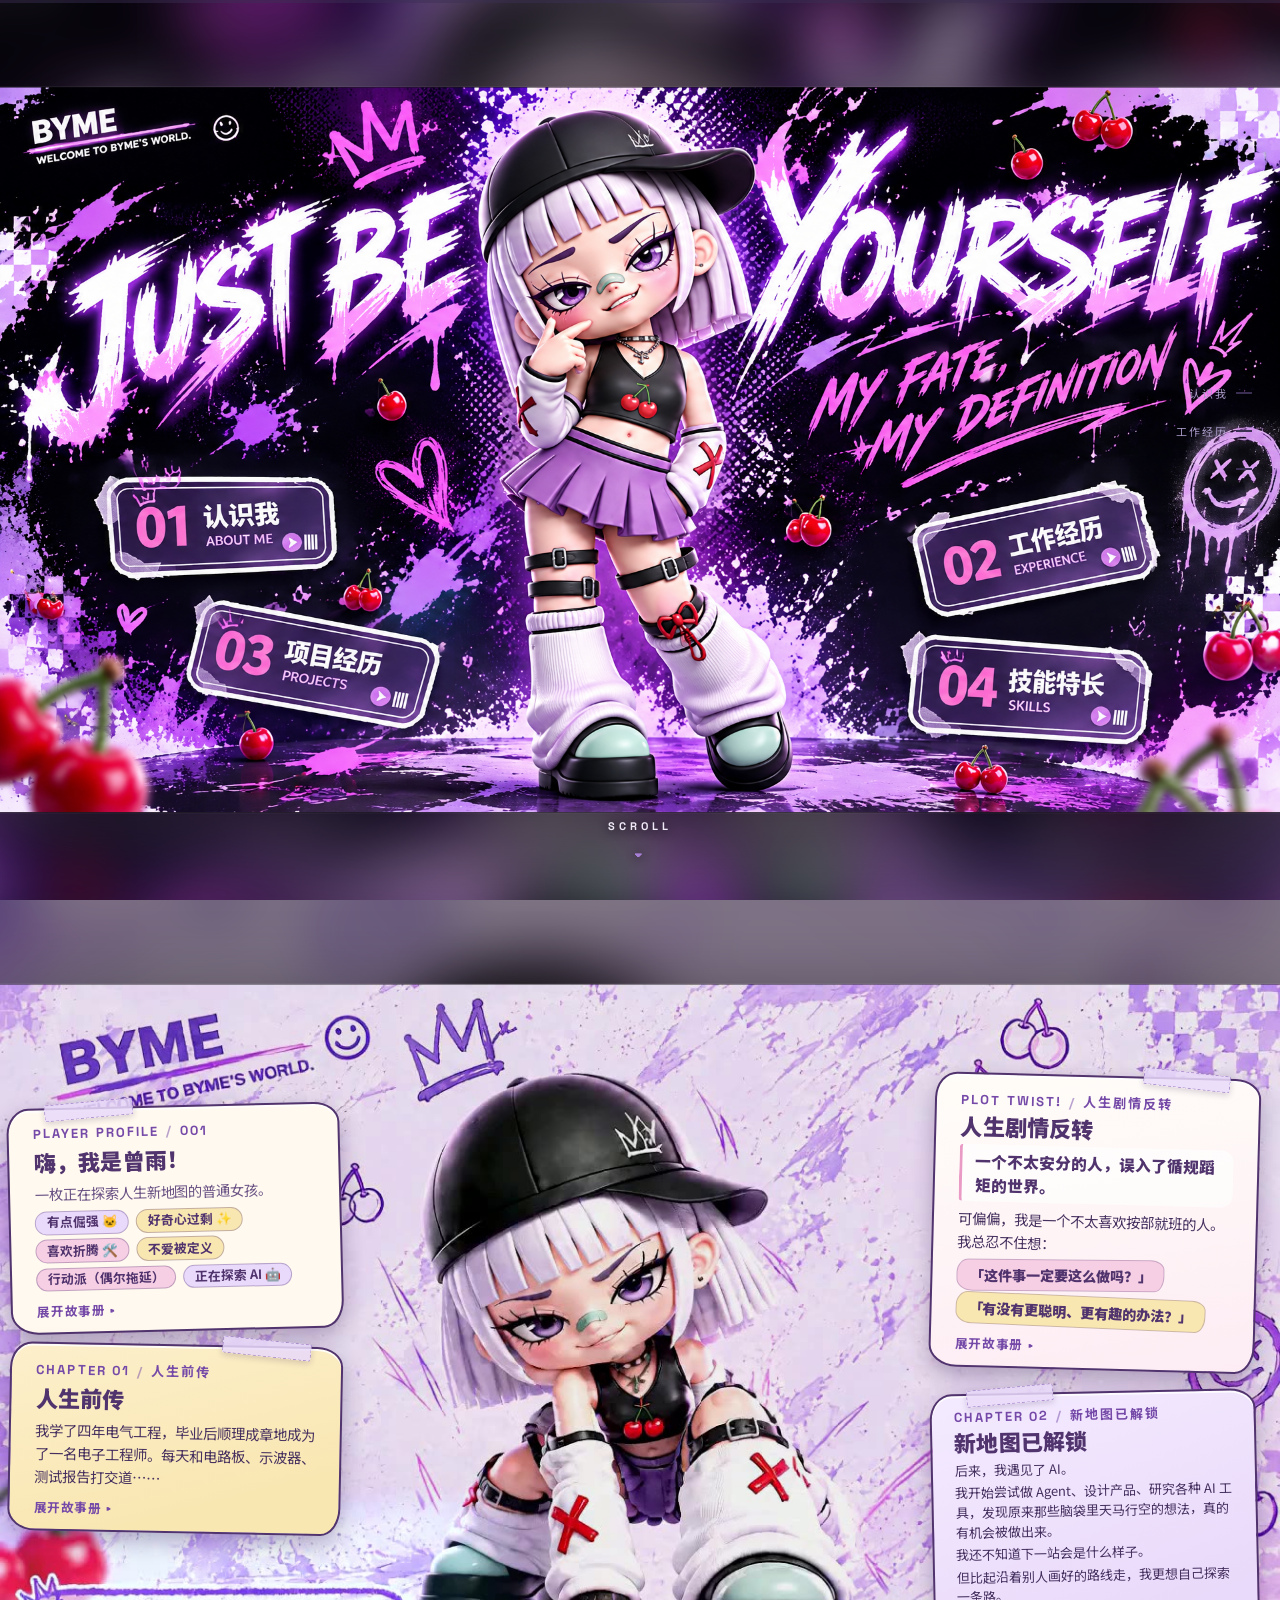
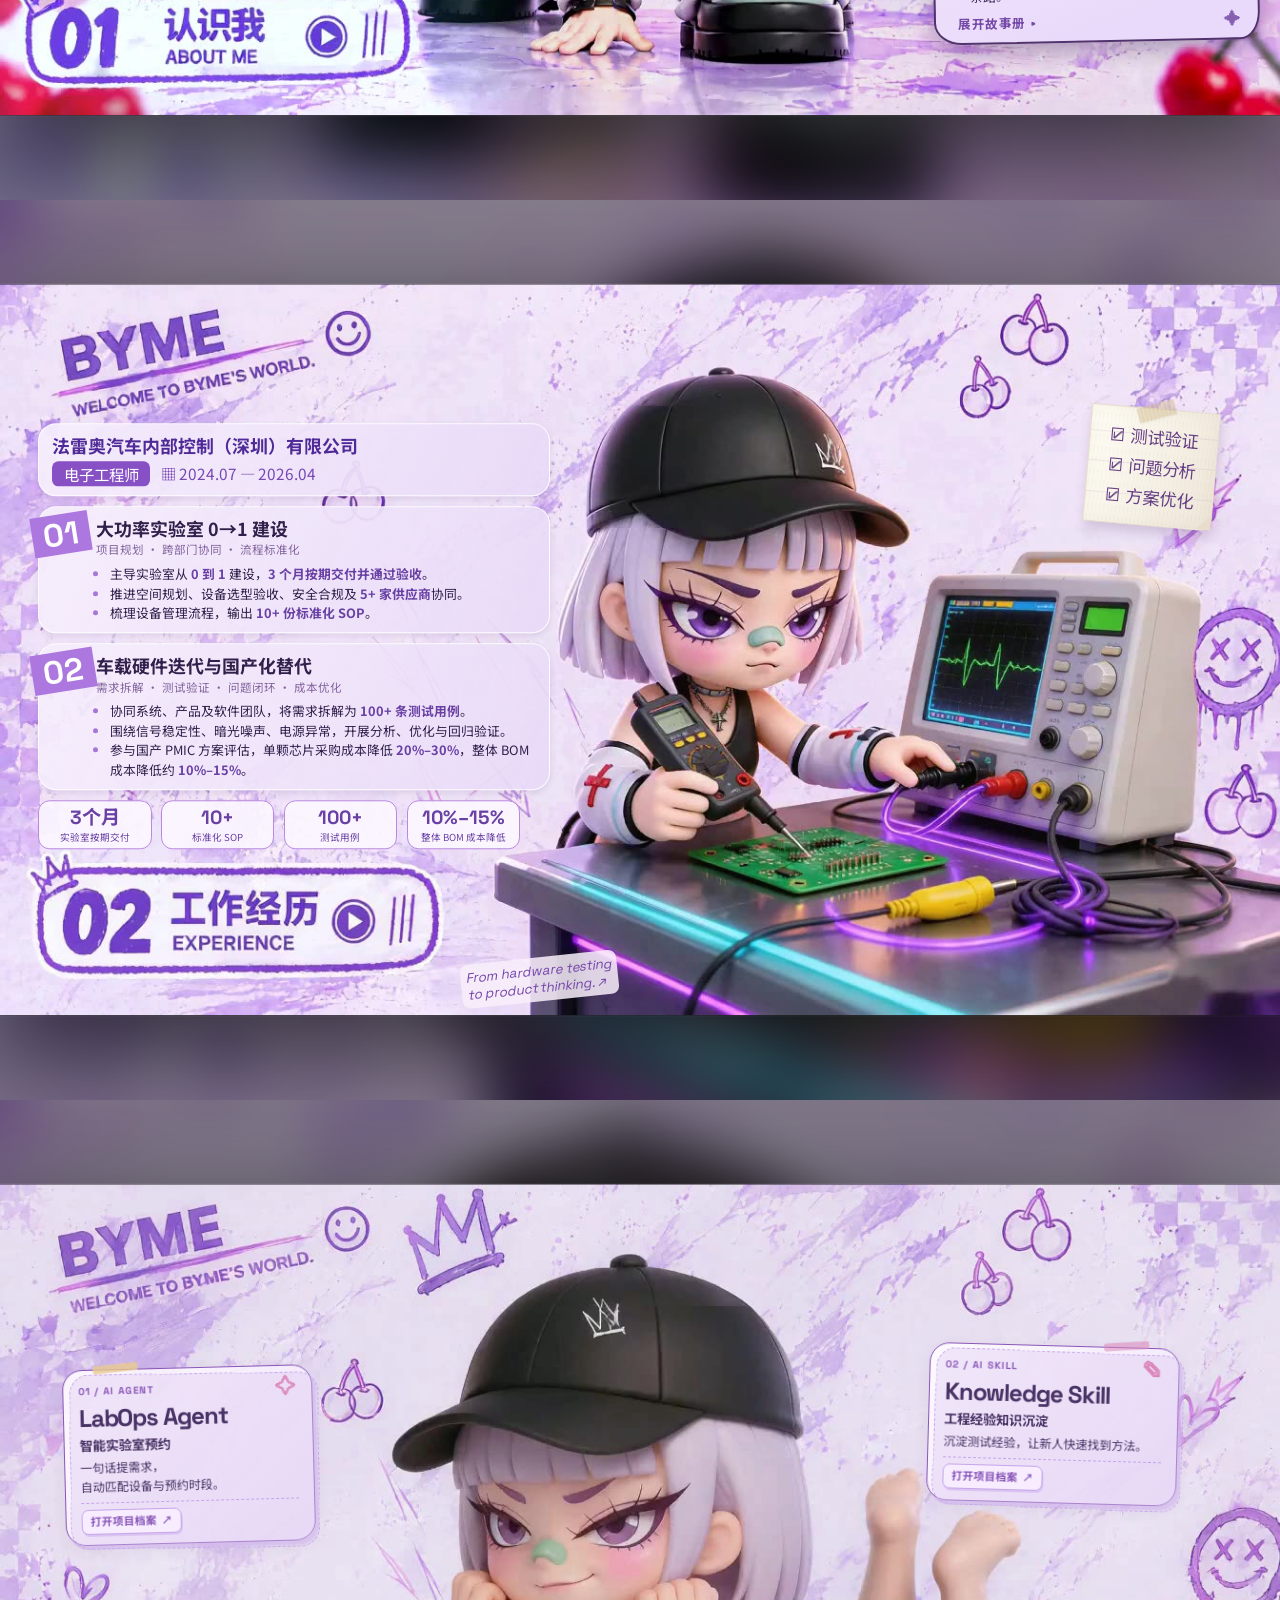
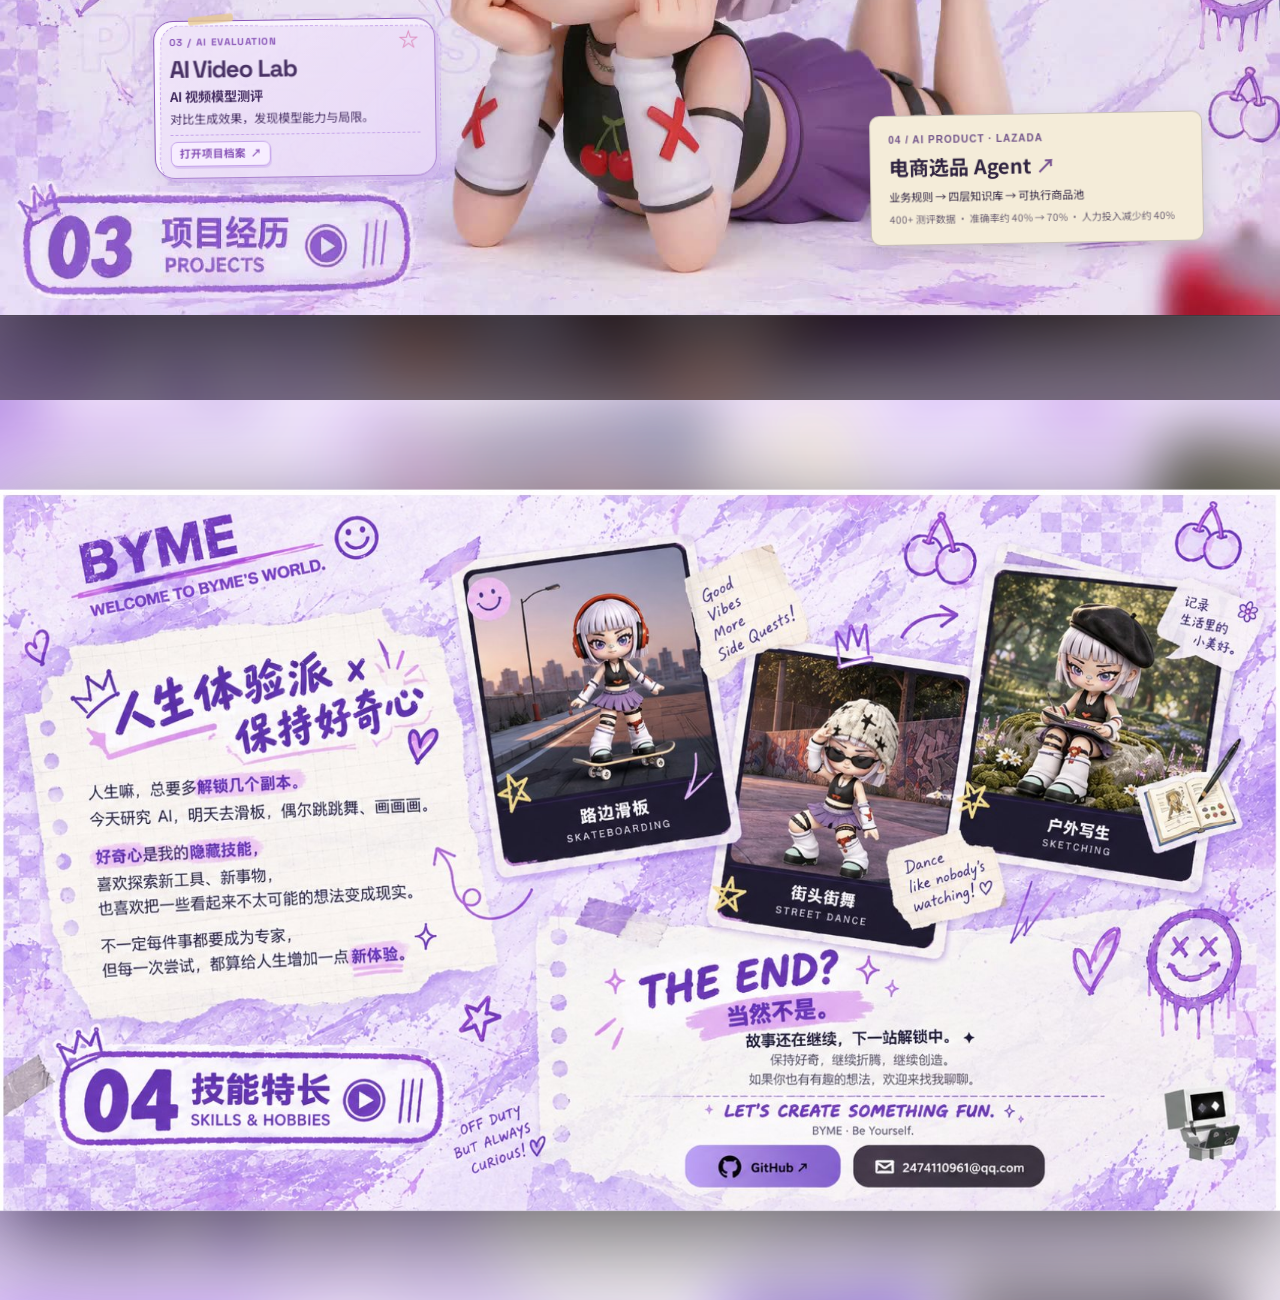
==== commit 6b7e66f7: "Add ecommerce selection Agent portfolio case study and homepage entry" ====
--- a/index.html
+++ b/index.html
@@ -20,6 +20,7 @@
     .story-card, .story-manifesto, .story-dock { opacity: 1 !important; translate: none !important; }
   </style></noscript>
   <link rel="stylesheet" href="experience.css" />
+<link rel="stylesheet" href="selection-entry.css">
 </head>
 <body>
 
@@ -243,7 +244,7 @@
             <span class="project-sticker__description">对比生成效果，发现模型能力与局限。</span>
             <span class="project-sticker__cta"><span class="project-sticker__open">打开项目档案 <span aria-hidden="true">↗</span></span></span>
           </button>
-        </div>
+        <a class="selection-project-entry" href="projects/Selection_Agent.html" aria-label="查看 Lazada 电商选品 Agent 项目"><span class="selection-entry-label">04 / AI PRODUCT · LAZADA</span><strong>电商选品 Agent <span>↗</span></strong><span>业务规则 → 四层知识库 → 可执行商品池</span><small>400+ 测评数据 · 准确率约 40% → 70% · 人力投入减少约 40%</small></a></div>
       </div>
     </div>
     <dialog class="project-file" id="project-file" aria-labelledby="project-file-title" aria-describedby="project-file-subtitle">
--- a/selection-entry.css
+++ b/selection-entry.css
@@ -0,0 +1,2 @@
+.selection-project-entry{position:absolute;left:24%;right:6%;bottom:3%;display:grid;grid-template-columns:1fr 1fr;gap:3px 20px;padding:15px 22px;background:#f4ecd9;border:1px solid #261d3d35;border-radius:10px;box-shadow:0 8px 20px #0002;color:#302441;text-decoration:none;transform:rotate(-1deg);z-index:4;pointer-events:auto}.selection-project-entry:hover{transform:rotate(0);background:#fff7e7}.selection-entry-label{font:700 10px/1.5 sans-serif;letter-spacing:1px;color:#71538a;grid-column:1/-1}.selection-project-entry strong{font-size:20px;line-height:1.6;grid-row:2/4}.selection-project-entry strong span{color:#785391}.selection-project-entry>span:not(.selection-entry-label){font-size:12px;align-self:end}.selection-project-entry small{font-size:10px;color:#6c6173}.selection-project-entry:focus-visible{outline:3px solid #785391;outline-offset:4px}@media(max-width:760px){.selection-project-entry{left:5%;right:5%;bottom:2%;padding:10px 14px;gap:2px;grid-template-columns:1fr}.selection-project-entry strong{grid-row:auto;font-size:17px}.selection-project-entry>span:not(.selection-entry-label){font-size:10px}.selection-project-entry small{font-size:9px}.selection-entry-label{font-size:8px}}@media(max-width:720px),(max-aspect-ratio:1/1){.selection-project-entry{position:relative;left:auto;right:auto;bottom:auto;display:grid;width:100%;padding:18px 20px;transform:rotate(-1deg);grid-template-columns:1fr}.selection-project-entry strong{grid-row:auto;font-size:22px}.selection-project-entry small{font-size:11px}.selection-project-entry>span:not(.selection-entry-label){font-size:12px}}
+@media(min-width:721px) and (min-aspect-ratio:1/1){.selection-project-entry{left:68%;right:6%;bottom:10%;grid-template-columns:1fr;gap:4px;padding:16px 18px}.selection-project-entry strong{grid-row:auto;font-size:20px}.selection-project-entry>span:not(.selection-entry-label){font-size:11px}.selection-project-entry small{font-size:10px}}
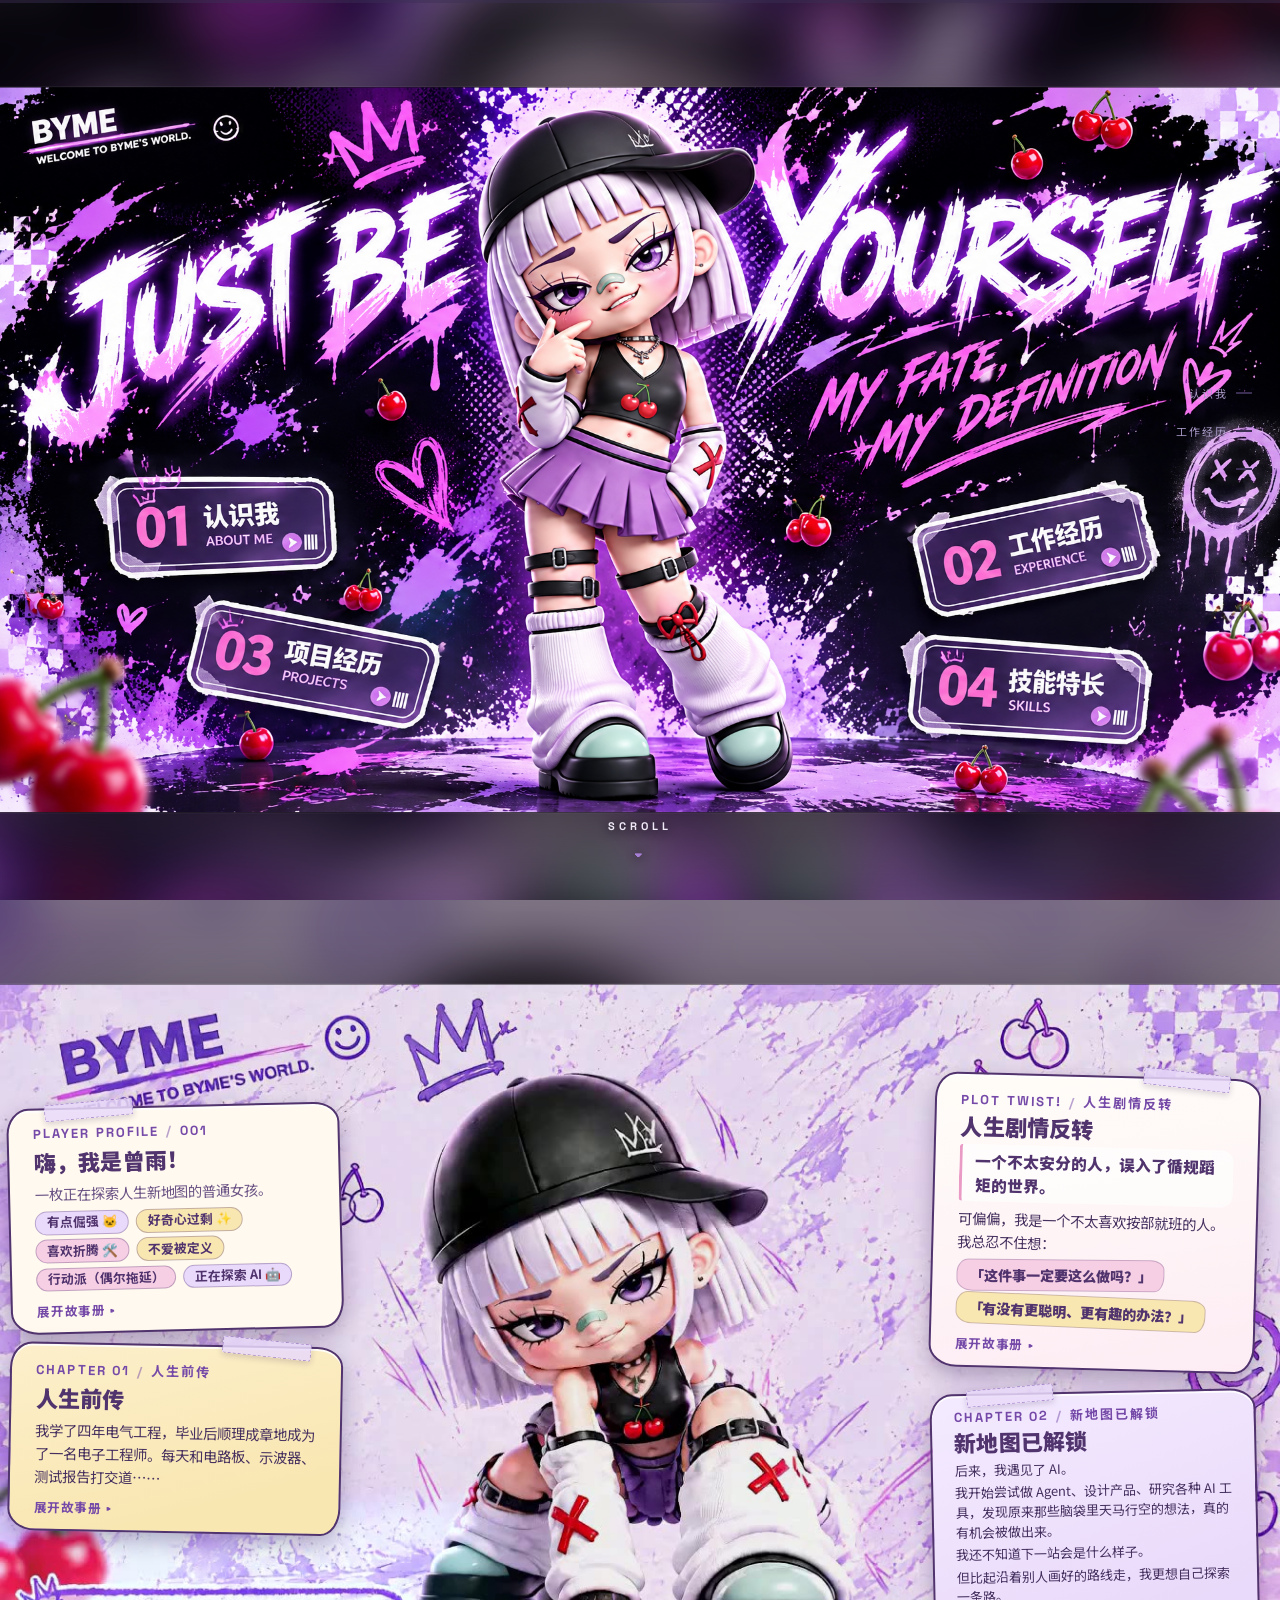
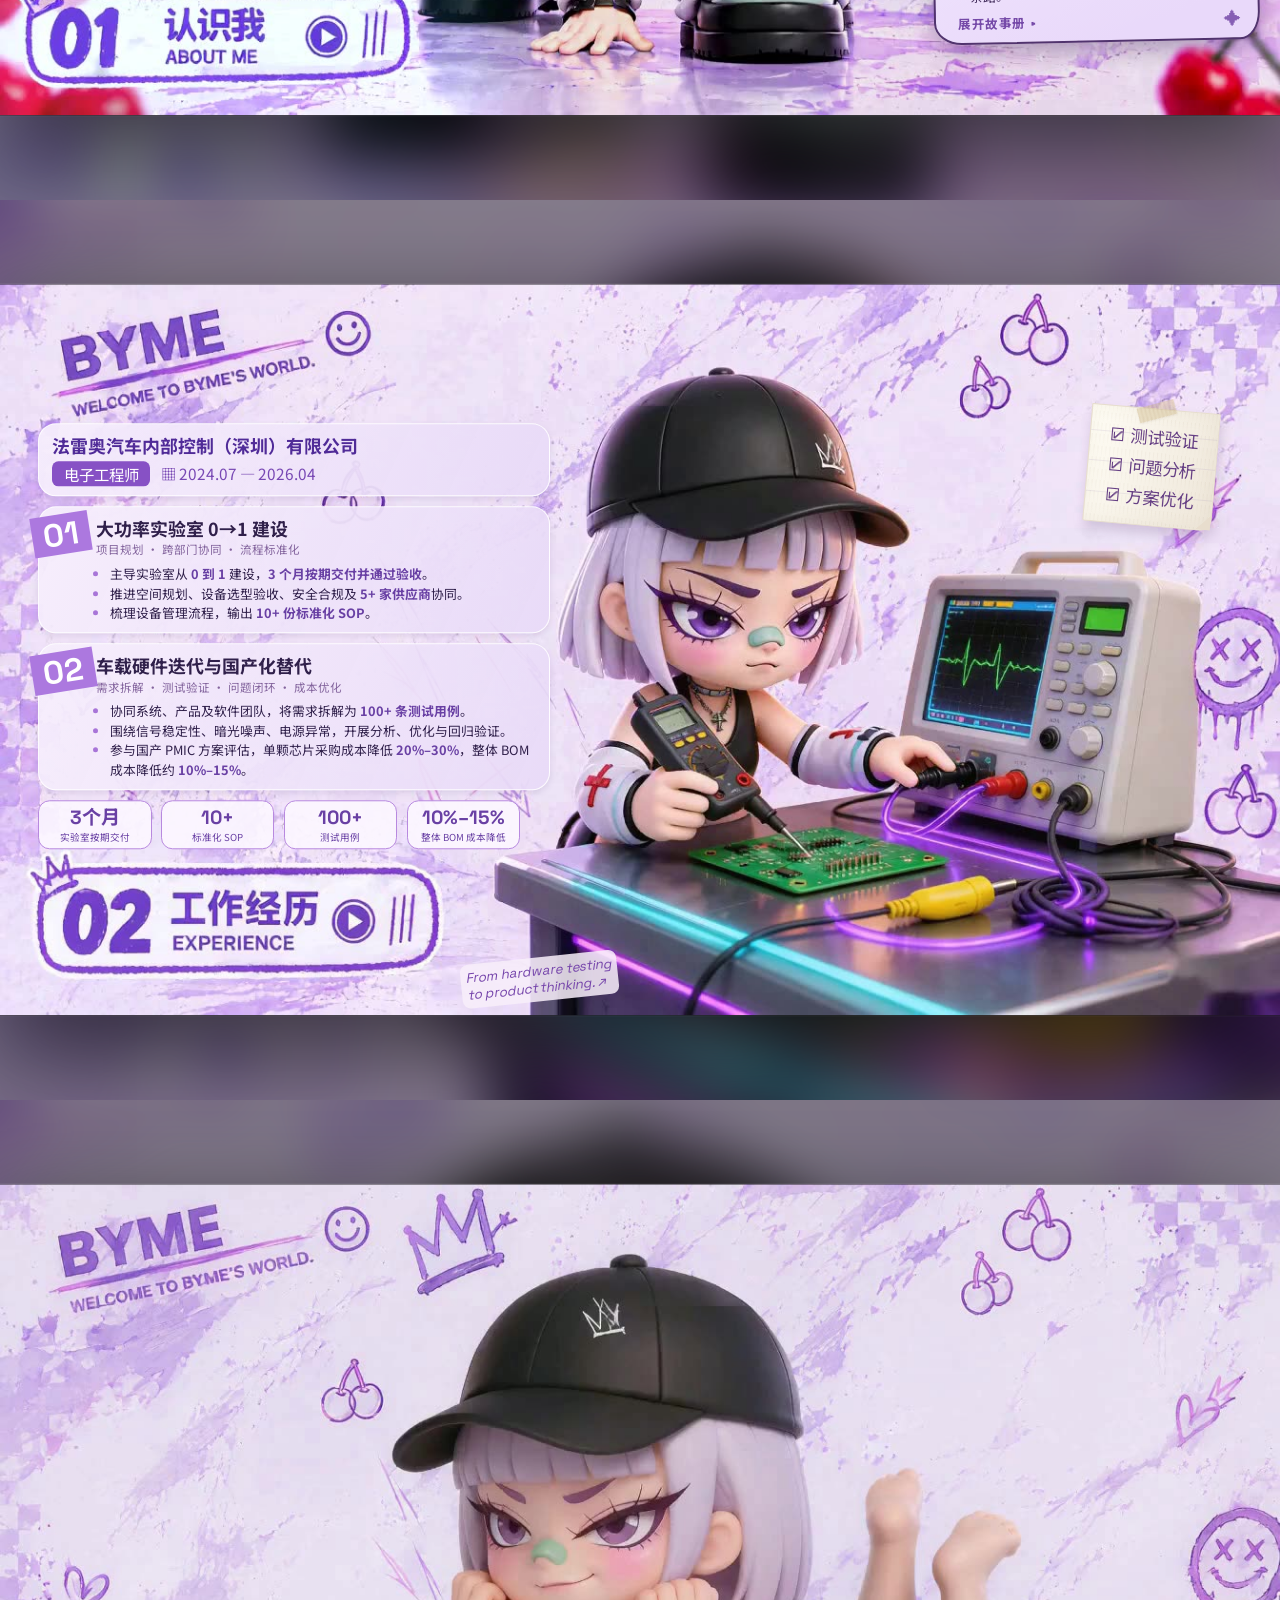
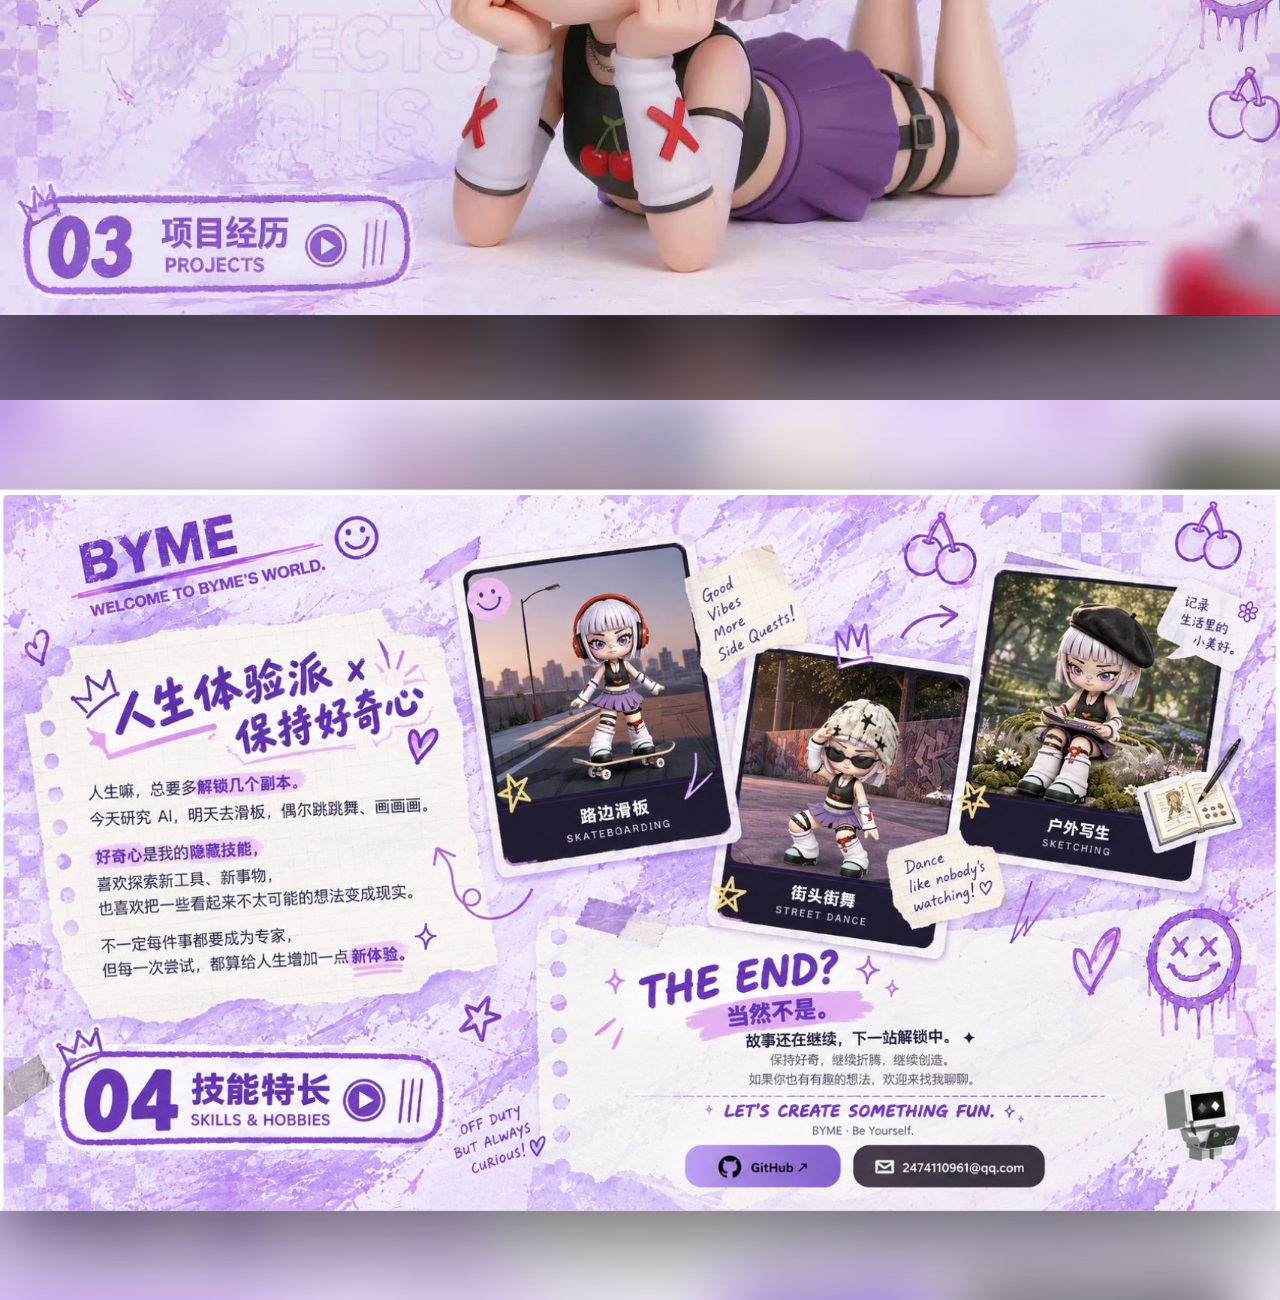
==== commit 4dcdd2b8: "03 项目经历：04 电商选品 Agent 卡片与前三张统一，改走项目档案弹窗 - 把奶油色直链卡片换成同款紫色贴纸（label/name/subtitle/description/打开项目档案 CT" ====
--- a/index.html
+++ b/index.html
@@ -20,7 +20,6 @@
     .story-card, .story-manifesto, .story-dock { opacity: 1 !important; translate: none !important; }
   </style></noscript>
   <link rel="stylesheet" href="experience.css" />
-<link rel="stylesheet" href="selection-entry.css">
 </head>
 <body>
 
@@ -244,7 +243,14 @@
             <span class="project-sticker__description">对比生成效果，发现模型能力与局限。</span>
             <span class="project-sticker__cta"><span class="project-sticker__open">打开项目档案 <span aria-hidden="true">↗</span></span></span>
           </button>
-        <a class="selection-project-entry" href="projects/Selection_Agent.html" aria-label="查看 Lazada 电商选品 Agent 项目"><span class="selection-entry-label">04 / AI PRODUCT · LAZADA</span><strong>电商选品 Agent <span>↗</span></strong><span>业务规则 → 四层知识库 → 可执行商品池</span><small>400+ 测评数据 · 准确率约 40% → 70% · 人力投入减少约 40%</small></a></div>
+          <button class="project-sticker project-sticker--selection" type="button" data-project="selection" aria-haspopup="dialog" aria-controls="project-file" aria-label="打开 电商选品 Agent 项目档案">
+            <span class="project-sticker__label">04 / AI PRODUCT · LAZADA <span class="project-sticker__doodle" aria-hidden="true">✦</span></span>
+            <strong class="project-sticker__name">电商选品 Agent</strong>
+            <span class="project-sticker__subtitle">把运营经验变成可执行的选品规则</span>
+            <span class="project-sticker__description">业务规则 → 四层知识库 → 可执行商品池</span>
+            <span class="project-sticker__cta"><span class="project-sticker__open">打开项目档案 <span aria-hidden="true">↗</span></span></span>
+          </button>
+        </div>
       </div>
     </div>
     <dialog class="project-file" id="project-file" aria-labelledby="project-file-title" aria-describedby="project-file-subtitle">
--- a/style.css
+++ b/style.css
@@ -558,6 +558,10 @@
 #screen-03 .project-sticker--skill { left: 72.5%; top: 22%; width: 19.5%; --sticker-angle: 1.6deg; }
 #screen-03 .project-sticker--skill::after { background: rgb(219 133 186 / .55); left: 70%; }
 #screen-03 .project-sticker--video { left: 12%; top: 59.5%; width: 22%; --sticker-angle: -.8deg; }
+/* 04 电商选品 Agent：与前三张同款贴纸，落在右下留白处 */
+#screen-03 .project-sticker--selection { left: 68%; top: 64%; width: 22.5%; --sticker-angle: -1.4deg; }
+#screen-03 .project-sticker--selection::after { background: rgb(232 201 142 / .72); left: 62%; }
+#screen-03.projects-entered .project-sticker--selection { animation-delay: 360ms; }
 #screen-03 .project-sticker__label {
   display: flex; align-items: center; justify-content: space-between;
   color: #8955B8; font: 700 max(9px, .77cqw)/1.2 var(--font-en); letter-spacing: .1em;
@@ -680,6 +684,7 @@
   }
   #screen-03 .project-sticker--skill { --sticker-angle: .8deg; }
   #screen-03 .project-sticker--video { --sticker-angle: -.5deg; }
+  #screen-03 .project-sticker--selection { --sticker-angle: .6deg; }
   #screen-03 .project-sticker::after { width: 48px; height: 9px; top: -5px; }
   #screen-03 .project-sticker__label { font-size: 10px; }
   #screen-03 .project-sticker__doodle { font-size: 23px; }
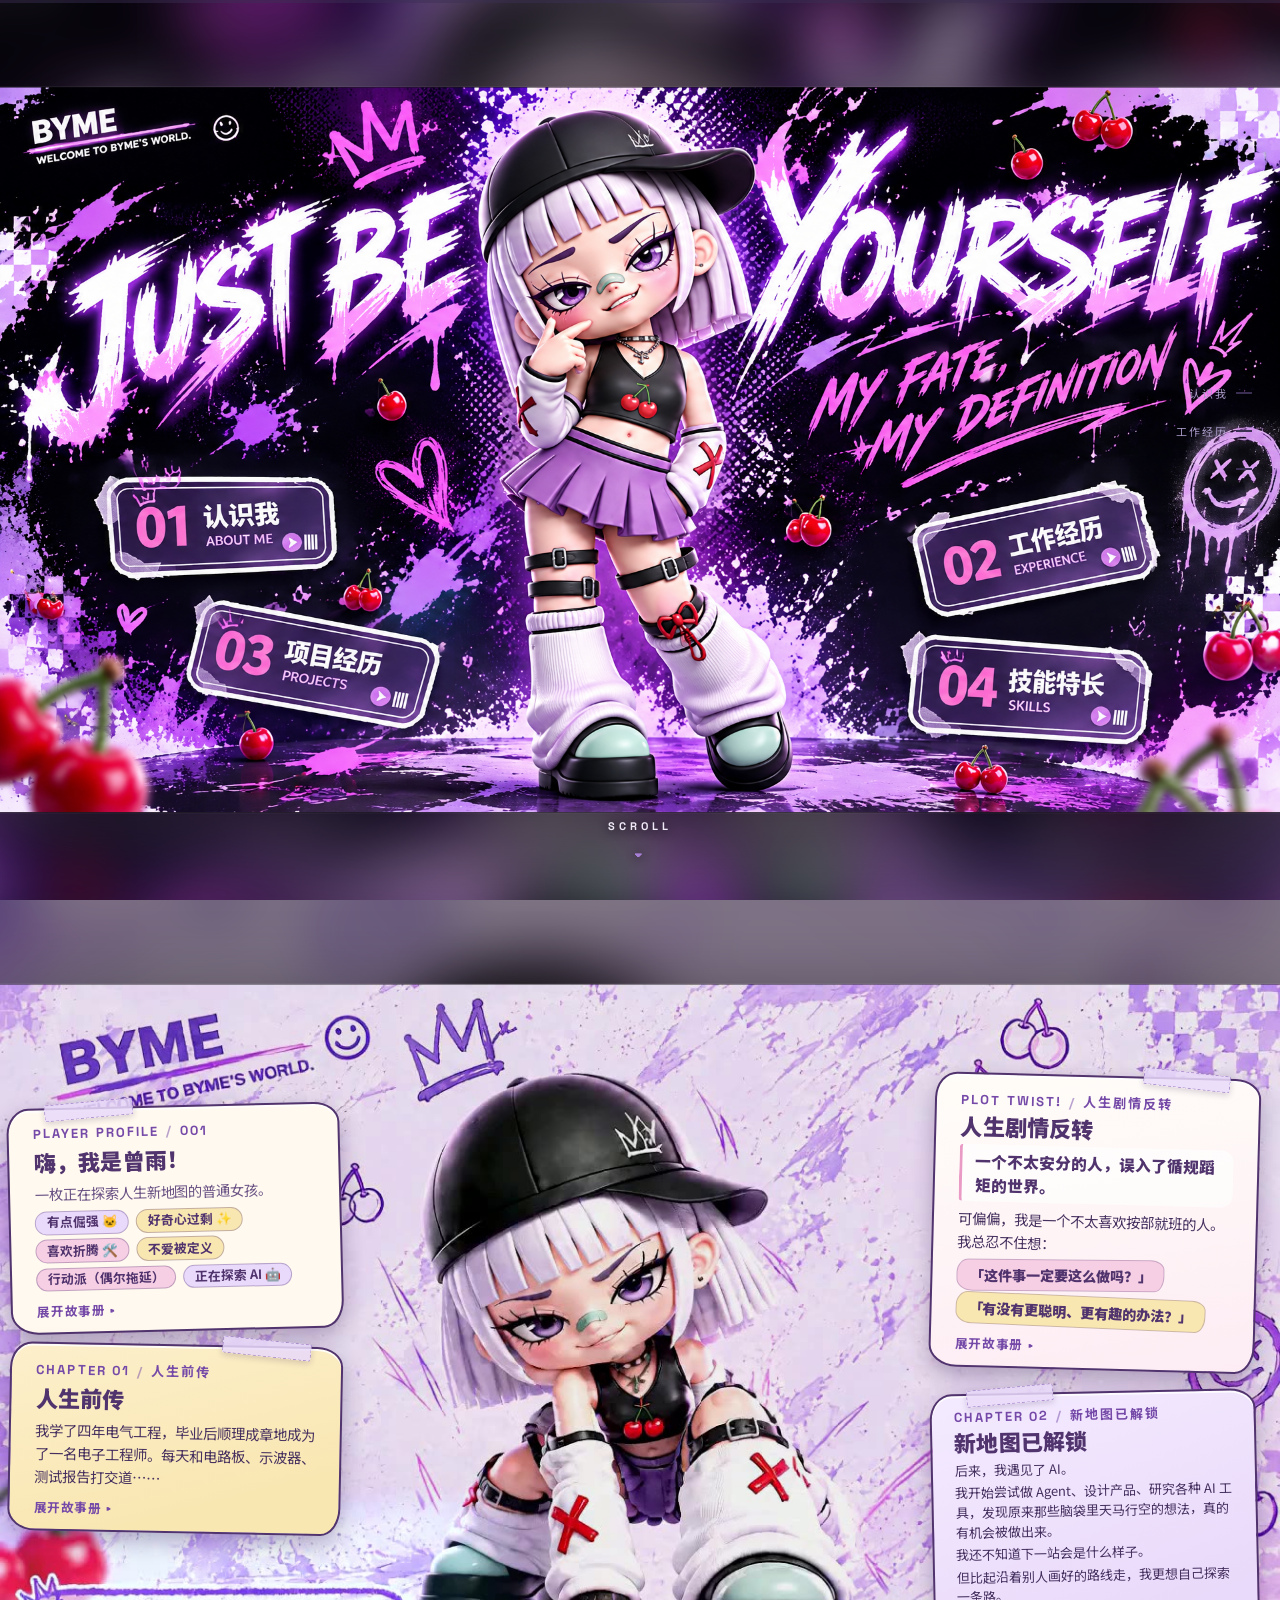
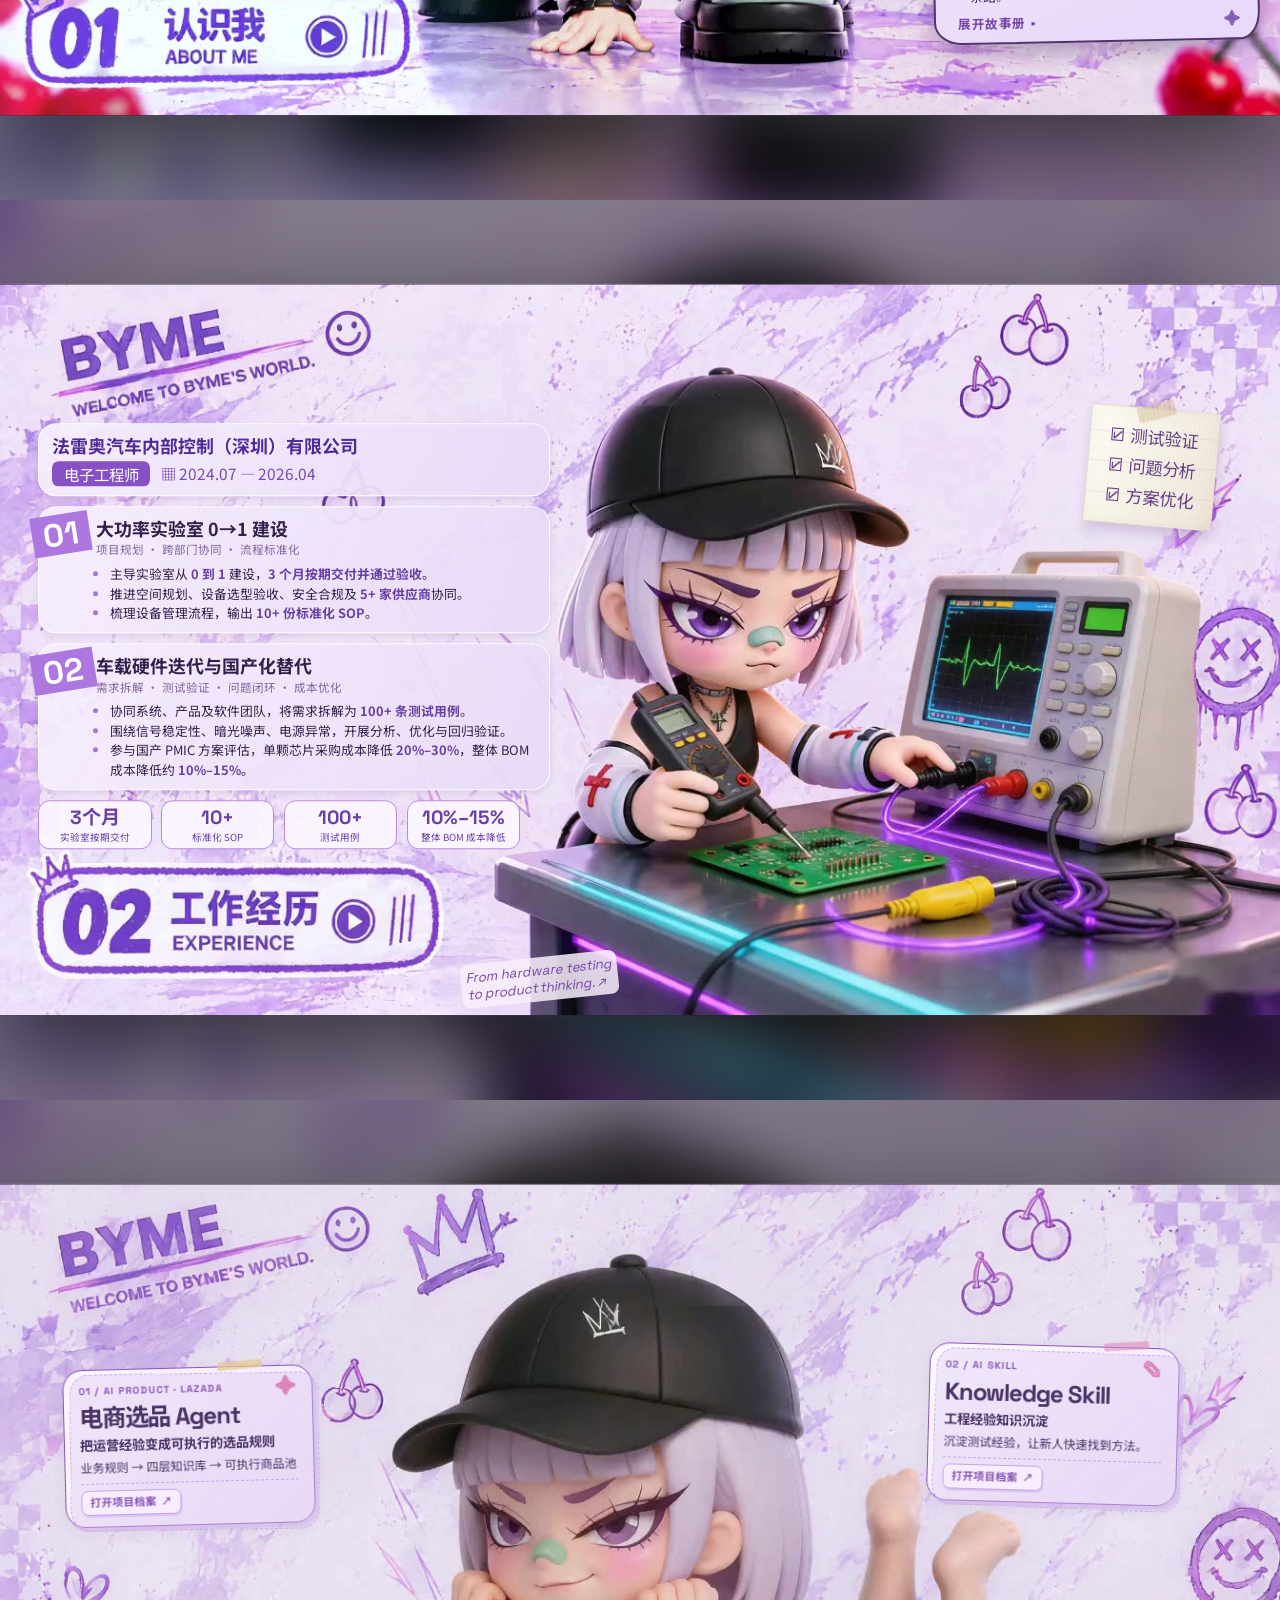
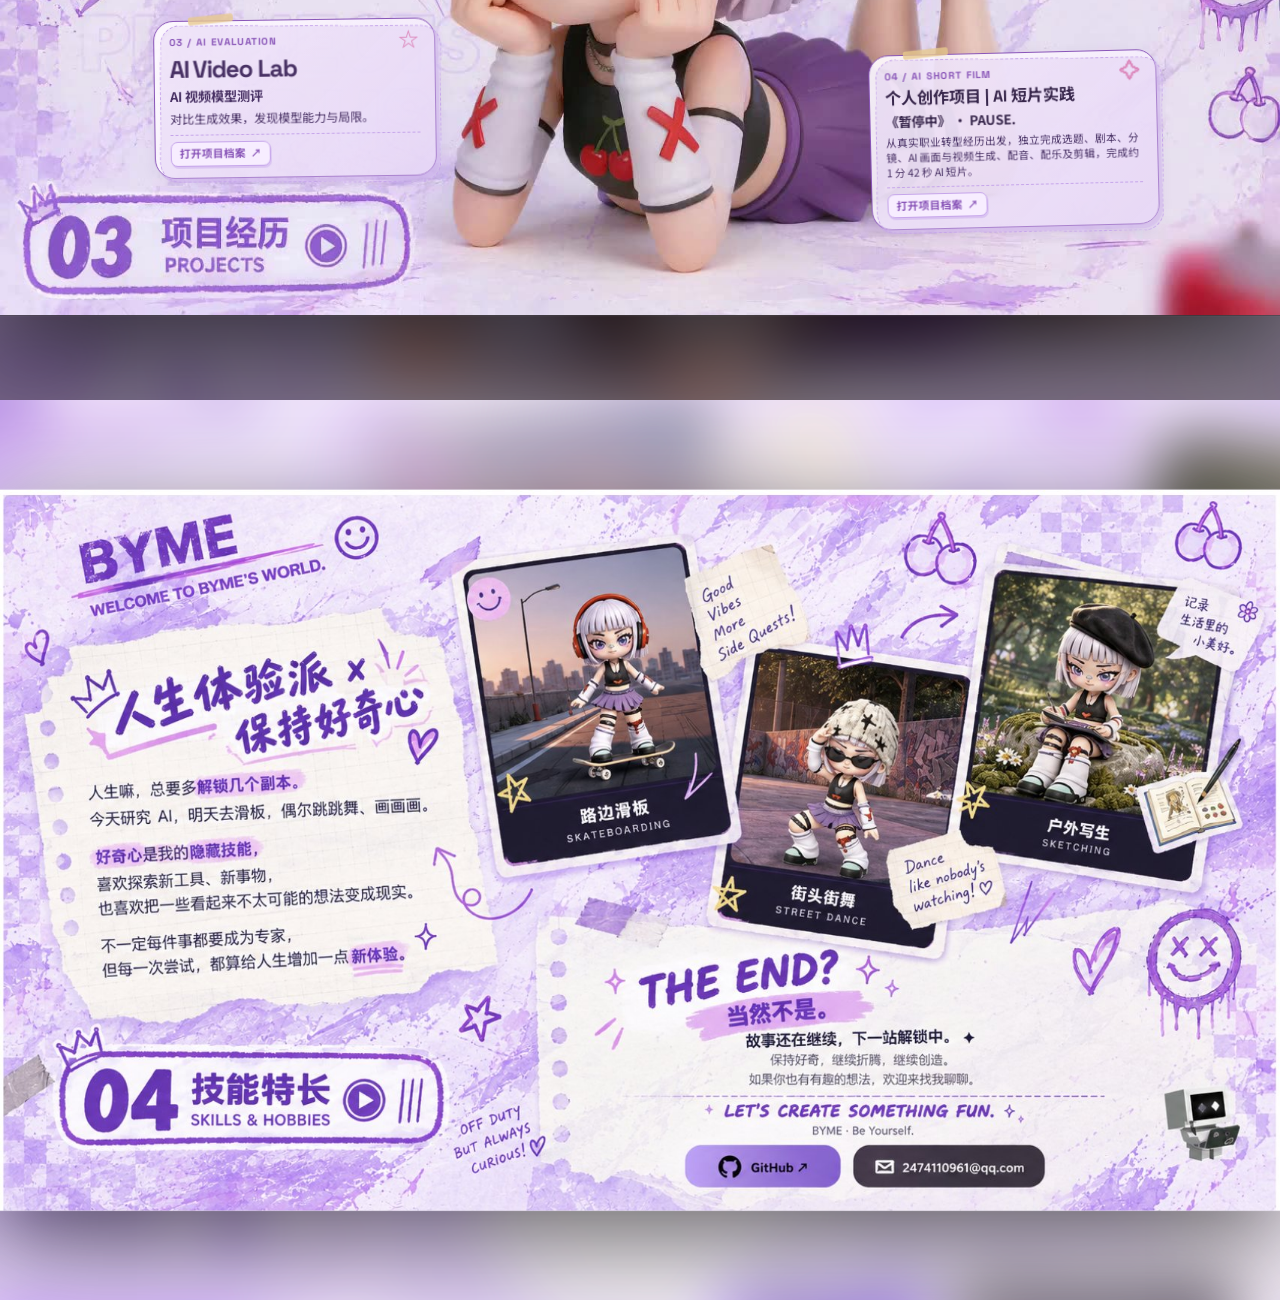
==== commit 1998fe25: "Publish PAUSE AI short film portfolio" ====
--- a/index.html
+++ b/index.html
@@ -1,424 +1,424 @@
-<!DOCTYPE html>
-<html lang="zh-CN">
-<head>
-  <meta charset="UTF-8" />
-  <meta name="viewport" content="width=device-width, initial-scale=1, viewport-fit=cover" />
-  <title>BYME · Be Yourself ｜ YU 的个人作品集</title>
-  <meta name="description" content="YU —— 前车载硬件工程师，转型中的 AI 产品经理。BYME · Be Yourself 单页作品集：认识我 / 工作经历 / 项目经历 / 技能特长。" />
-  <link rel="icon" type="image/png" href="assets/favicon.png" />
-
-  <link rel="preload" as="image" href="assets/cover.jpg" fetchpriority="high" />
-
-  <link rel="preconnect" href="https://fonts.googleapis.com" />
-  <link rel="preconnect" href="https://fonts.gstatic.com" crossorigin />
-  <link href="https://fonts.googleapis.com/css2?family=Archivo+Black&family=Space+Grotesk:wght@400;500;700&family=Noto+Sans+SC:wght@400;500;700;900&family=Zhi+Mang+Xing&display=swap" rel="stylesheet" />
-  <link rel="stylesheet" href="style.css" />
-
-  <noscript><style>
-    .page__badge, .hint, .skills, .outro { opacity: 1 !important; transform: none !important; }
-    .screen--intro .hotspots { pointer-events: auto; }
-    .story-card, .story-manifesto, .story-dock { opacity: 1 !important; translate: none !important; }
-  </style></noscript>
-  <link rel="stylesheet" href="experience.css" />
-</head>
-<body>
-
-  <!-- ===== 顶部滚动进度条 ===== -->
-  <div class="progress" aria-hidden="true"><span class="progress__bar" id="progressBar"></span></div>
-
-  <!-- ===== 右侧区块导航（桌面 / 平板） ===== -->
-  <nav class="rail" id="rail" aria-label="区块导航">
-    <button class="rail__dot" type="button" data-target="screen-01">
-      <span class="rail__label">认识我</span>
-      <b class="rail__num">01</b>
-      <i class="rail__line"></i>
-    </button>
-    <button class="rail__dot" type="button" data-target="screen-02">
-      <span class="rail__label">工作经历</span>
-      <b class="rail__num">02</b>
-      <i class="rail__line"></i>
-    </button>
-    <button class="rail__dot" type="button" data-target="screen-03">
-      <span class="rail__label">项目经历</span>
-      <b class="rail__num">03</b>
-      <i class="rail__line"></i>
-    </button>
-    <button class="rail__dot" type="button" data-target="screen-04">
-      <span class="rail__label">技能特长</span>
-      <b class="rail__num">04</b>
-      <i class="rail__line"></i>
-    </button>
-  </nav>
-
-  <!-- ============================================================
-       通用结构说明（5 屏一致）
-       .page           = 铺满整屏的底衬（模糊放大的同图，让留边不突兀）
-       .page__frame    = 按素材原始比例锁死的「整页」，宽高自动取最大且不被裁切
-       .page__media    = 页面本体（视频 / 图片），100% 完整显示
-       .page__badge    = 左下角铭牌：四页共用同一套尺寸与坐标（见 style.css 的 --badge-*）
-       ============================================================ -->
-
-  <!-- ============ 屏 1 · 首屏：intro.mp4 → cover.png ============ -->
-  <section class="screen screen--intro" id="screen-intro" data-index="0">
-    <div class="page" style="--page-ratio: 1920/1088">
-      <img class="page__fill" src="assets/cover.jpg" alt="" aria-hidden="true" />
-
-      <div class="page__frame">
-        <!-- 静态封面：垫在视频下面，视频播完淡出后露出它 -->
-        <img class="page__media page__cover" id="coverImg"
-             src="assets/cover.png"
-             alt="BYME 静态封面：JUST BE YOURSELF，IP 形象与 01-04 四个章节入口" />
-
-        <!-- 开场动画：播放一次，不循环，静音 -->
-        <video class="page__media page__video" id="introVideo"
-               src="assets/intro.mp4"
-               autoplay muted playsinline preload="auto"
-               disablepictureinpicture></video>
-
-        <!-- 原图里的 4 个按钮：透明热区，百分比相对封面原图 1920×1088
-             按 2×2 排布：01 左上 / 02 右上 / 03 左下 / 04 右下
-             若位置有偏差：在页面上按 D 键可显示热区边框进行校准 -->
-        <div class="hotspots" id="hotspots">
-          <a class="hotspot" href="#screen-01" data-key="01"
-             style="left:6.5%;top:51%;width:20.5%;height:15%" aria-label="01 认识我"></a>
-          <a class="hotspot" href="#screen-02" data-key="02"
-             style="left:69.5%;top:51.5%;width:22%;height:15%" aria-label="02 工作经历"></a>
-          <a class="hotspot" href="#screen-03" data-key="03"
-             style="left:13.5%;top:70.5%;width:20%;height:13.5%" aria-label="03 项目经历"></a>
-          <a class="hotspot" href="#screen-04" data-key="04"
-             style="left:69%;top:71%;width:23%;height:14%" aria-label="04 技能特长"></a>
-        </div>
-      </div>
-    </div>
-
-    <button class="intro-skip" id="introSkip" type="button">跳过开场 ▸</button>
-
-    <!-- 窄屏 / 竖屏：图上热区太小，改用真实按钮 -->
-    <ul class="cover-nav" id="coverNav">
-      <li><a href="#screen-01"><b>01</b> 认识我 <span>ABOUT ME</span></a></li>
-      <li><a href="#screen-02"><b>02</b> 工作经历 <span>EXPERIENCE</span></a></li>
-      <li><a href="#screen-03"><b>03</b> 项目经历 <span>PROJECTS</span></a></li>
-      <li><a href="#screen-04"><b>04</b> 技能特长 <span>SKILLS</span></a></li>
-    </ul>
-
-    <div class="hint">SCROLL<i class="hint__arrow">▾</i></div>
-  </section>
-
-  <!-- ============ 屏 2 · 01 认识我（BYME 人物故事海报） ============ -->
-  <section class="screen vsection screen--story" id="screen-01" data-index="1">
-    <div class="page" style="--page-ratio: 1344/768">
-      <img class="page__fill" src="assets/01-about.jpg" alt="" aria-hidden="true" />
-      <div class="page__frame">
-        <video class="page__media" src="assets/01-about.mp4"
-               poster="assets/01-about.jpg"
-               loop muted playsinline preload="metadata" disablepictureinpicture></video>
-
-        <!-- ============================================================
-             故事海报层（桌面端）：中央人物与背景原样保留。
-             四张贴纸卡只用左右两条留白带（左 2.5%–28.5% / 右 71%–96.5%），
-             中间 28.5%–71% 完全透明 → 不遮挡人物脸部 / 帽子 / 服装 / 鞋子。
-             宣言横幅在顶部中央空白带，避开左下「认识我」贴纸与底部提示。
-             点击任意卡片 → 打开故事册弹窗（完整文案，见页面底部）。
-             ============================================================ -->
-        <div class="story-layer">
-          <p class="story-manifesto" aria-label="人生不是流水线，我也不想只做标准件。">
-            <span class="story-manifesto__line story-manifesto__line--1">人生不是流水线，</span>
-            <span class="story-manifesto__line story-manifesto__line--2">我也<em class="mf-em">不想</em>只做标准件。</span>
-          </p>
-
-          <div class="story-col story-col--l">
-            <!-- 01 · 人物介绍 -->
-            <button class="story-card sc-profile" type="button" data-chapter="0" style="--tilt:-1.4deg">
-              <i class="sc-tape" aria-hidden="true"></i>
-              <span class="sc-eyebrow">PLAYER PROFILE <i>/</i> 001</span>
-              <b class="sc-title">嗨，我是曾雨！</b>
-              <span class="sc-lead">一枚正在探索人生新地图的普通女孩。</span>
-              <span class="sc-tags">
-                <span class="sc-tag sc-tag--lav">有点倔强 🐱</span>
-                <span class="sc-tag sc-tag--butter">好奇心过剩 ✨</span>
-                <span class="sc-tag sc-tag--cherry">喜欢折腾 🛠️</span>
-                <span class="sc-tag sc-tag--butter">不爱被定义</span>
-                <span class="sc-tag sc-tag--cherry">行动派（偶尔拖延）</span>
-                <span class="sc-tag sc-tag--lav">正在探索 AI 🤖</span>
-              </span>
-              <span class="sc-cta">展开故事册 <em aria-hidden="true">▸</em></span>
-            </button>
-
-            <!-- 02 · 人生前传 -->
-            <button class="story-card sc-prelude" type="button" data-chapter="1" style="--tilt:1.1deg">
-              <i class="sc-tape sc-tape--r" aria-hidden="true"></i>
-              <span class="sc-eyebrow">CHAPTER 01 <i>/</i> 人生前传</span>
-              <b class="sc-title">人生前传</b>
-              <span class="sc-text">我学了四年电气工程，毕业后顺理成章地成为了一名电子工程师。每天和电路板、示波器、测试报告打交道……</span>
-              <span class="sc-cta">展开故事册 <em aria-hidden="true">▸</em></span>
-            </button>
-          </div>
-
-          <div class="story-col story-col--r">
-            <!-- 03 · 人生剧情反转 -->
-            <button class="story-card sc-twist" type="button" data-chapter="2" style="--tilt:1.5deg">
-              <i class="sc-tape sc-tape--r" aria-hidden="true"></i>
-              <span class="sc-eyebrow">PLOT TWIST! <i>/</i> 人生剧情反转</span>
-              <b class="sc-title">人生剧情反转</b>
-              <span class="sc-hl">一个不太安分的人，误入了循规蹈矩的世界。</span>
-              <span class="sc-text">可偏偏，我是一个不太喜欢按部就班的人。我总忍不住想：</span>
-              <span class="sc-ask sc-ask--cherry">「这件事一定要这么做吗？」</span>
-              <span class="sc-ask sc-ask--butter">「有没有更聪明、更有趣的办法？」</span>
-              <span class="sc-cta">展开故事册 <em aria-hidden="true">▸</em></span>
-            </button>
-
-            <!-- 04 · 新地图已解锁（首屏直接展开完整故事） -->
-            <button class="story-card sc-newmap sc-newmap--full" type="button" data-chapter="3" style="--tilt:-1.2deg">
-              <i class="sc-tape" aria-hidden="true"></i>
-              <span class="sc-eyebrow">CHAPTER 02 <i>/</i> 新地图已解锁</span>
-              <b class="sc-title">新地图已解锁</b>
-              <span class="sc-text">后来，我遇见了 AI。</span>
-              <span class="sc-text">我开始尝试做 Agent、设计产品、研究各种 AI 工具，发现原来那些脑袋里天马行空的想法，真的有机会被做出来。</span>
-              <span class="sc-text">我还不知道下一站会是什么样子。</span>
-              <span class="sc-text">但比起沿着别人画好的路线走，我更想自己探索一条路。</span>
-              <span class="sc-deco" aria-hidden="true">✦</span>
-              <span class="sc-cta">展开故事册 <em aria-hidden="true">▸</em></span>
-            </button>
-          </div>
-        </div>
-      </div>
-    </div>
-
-    <!-- 窄屏 / 竖屏：保留人物画面，改为底部章节入口，点击同样打开故事册 -->
-    <div class="story-dock">
-      <div class="story-dock__grid">
-        <button class="story-dock__chip" type="button" data-chapter="0"><b>01</b><span>人物介绍</span></button>
-        <button class="story-dock__chip" type="button" data-chapter="1"><b>02</b><span>人生前传</span></button>
-        <button class="story-dock__chip" type="button" data-chapter="2"><b>03</b><span>人生剧情反转</span></button>
-        <button class="story-dock__chip" type="button" data-chapter="3"><b>04</b><span>新地图已解锁</span></button>
-      </div>
-      <p class="story-dock__manifesto" aria-label="人生不是流水线，我也不想只做标准件。">
-        <span class="dm-l1">人生不是流水线，</span><span class="dm-l2">我也<em class="mf-em">不想</em>只做标准件。</span>
-      </p>
-    </div>
-
-    <div class="hint">SCROLL<i class="hint__arrow">▾</i></div>
-  </section>
-
-  <!-- ============ 屏 3 · 02 工作经历 ============ -->
-  <section class="screen vsection" id="screen-02" data-index="2">
-    <div class="page" style="--page-ratio: 1344/768">
-      <img class="page__fill" src="assets/02-experience.jpg" alt="" aria-hidden="true" />
-      <div class="page__frame experience-frame">
-        <video class="page__media" src="assets/pcb-testing-loop.mp4"
-               poster="assets/02-experience.jpg"
-               loop muted playsinline preload="metadata" disablepictureinpicture></video><div class="experience-content"><header class="experience-company"><h2>法雷奥汽车内部控制（深圳）有限公司</h2><p><span>电子工程师</span> ▦ 2024.07 — 2026.04</p></header><article class="experience-card"><span class="experience-number">01</span><h3>大功率实验室 0→1 建设</h3><p class="experience-tags">项目规划 · 跨部门协同 · 流程标准化</p><ul><li>主导实验室从 <strong>0 到 1</strong> 建设，<strong>3 个月按期交付并通过验收</strong>。</li><li>推进空间规划、设备选型验收、安全合规及 <strong>5+ 家供应商</strong>协同。</li><li>梳理设备管理流程，输出 <strong>10+ 份标准化 SOP</strong>。</li></ul></article><article class="experience-card"><span class="experience-number">02</span><h3>车载硬件迭代与国产化替代</h3><p class="experience-tags">需求拆解 · 测试验证 · 问题闭环 · 成本优化</p><ul><li>协同系统、产品及软件团队，将需求拆解为 <strong>100+ 条测试用例</strong>。</li><li>围绕信号稳定性、暗光噪声、电源异常，开展分析、优化与回归验证。</li><li>参与国产 PMIC 方案评估，单颗芯片采购成本降低 <strong>20%–30%</strong>，整体 BOM 成本降低约 <strong>10%–15%</strong>。</li></ul></article><div class="experience-metrics"><div><strong>3个月</strong><p>实验室按期交付</p></div><div><strong>10+</strong><p>标准化 SOP</p></div><div><strong>100+</strong><p>测试用例</p></div><div><strong>10%–15%</strong><p>整体 BOM 成本降低</p></div></div></div><aside class="experience-note">☑ 测试验证<br>☑ 问题分析<br>☑ 方案优化</aside><p class="experience-transition">From hardware testing<br>to product thinking. ↗</p>
-      </div>
-    </div>
-    <div class="hint">SCROLL<i class="hint__arrow">▾</i></div>
-  </section>
-
-  <!-- ============ 屏 4 · 03 项目经历 ============ -->
-  <section class="screen vsection" id="screen-03" data-index="3">
-    <div class="page" style="--page-ratio: 1344/768">
-      <img class="page__fill" src="assets/03-projects.jpg" alt="" aria-hidden="true" />
-      <div class="page__frame">
-        <video class="page__media" src="assets/03-projects.mp4"
-               poster="assets/03-projects.jpg"
-               loop muted playsinline preload="metadata" disablepictureinpicture></video>
-        <div class="project-stickers" aria-label="AI 作品项目入口">
-          <button class="project-sticker project-sticker--agent" type="button" data-project="agent" aria-haspopup="dialog" aria-controls="project-file" aria-label="打开 LabOps Agent 项目档案">
-            <span class="project-sticker__label">01 / AI AGENT <span class="project-sticker__doodle" aria-hidden="true">✧</span></span>
-            <strong class="project-sticker__name">LabOps Agent</strong>
-            <span class="project-sticker__subtitle">智能实验室预约</span>
-            <span class="project-sticker__description">一句话提需求，<br>自动匹配设备与预约时段。</span>
-            <span class="project-sticker__cta"><span class="project-sticker__open">打开项目档案 <span aria-hidden="true">↗</span></span></span>
-          </button>
-          <button class="project-sticker project-sticker--skill" type="button" data-project="skill" aria-haspopup="dialog" aria-controls="project-file" aria-label="打开 Knowledge Skill 项目档案">
-            <span class="project-sticker__label">02 / AI SKILL <span class="project-sticker__doodle" aria-hidden="true">✎</span></span>
-            <strong class="project-sticker__name">Knowledge Skill</strong>
-            <span class="project-sticker__subtitle">工程经验知识沉淀</span>
-            <span class="project-sticker__description">沉淀测试经验，让新人快速找到方法。</span>
-            <span class="project-sticker__cta"><span class="project-sticker__open">打开项目档案 <span aria-hidden="true">↗</span></span></span>
-          </button>
-          <button class="project-sticker project-sticker--video" type="button" data-project="video" aria-haspopup="dialog" aria-controls="project-file" aria-label="打开 AI Video Lab 项目档案">
-            <span class="project-sticker__label">03 / AI EVALUATION <span class="project-sticker__doodle" aria-hidden="true">☆</span></span>
-            <strong class="project-sticker__name">AI Video Lab</strong>
-            <span class="project-sticker__subtitle">AI 视频模型测评</span>
-            <span class="project-sticker__description">对比生成效果，发现模型能力与局限。</span>
-            <span class="project-sticker__cta"><span class="project-sticker__open">打开项目档案 <span aria-hidden="true">↗</span></span></span>
-          </button>
-          <button class="project-sticker project-sticker--selection" type="button" data-project="selection" aria-haspopup="dialog" aria-controls="project-file" aria-label="打开 电商选品 Agent 项目档案">
-            <span class="project-sticker__label">04 / AI PRODUCT · LAZADA <span class="project-sticker__doodle" aria-hidden="true">✦</span></span>
-            <strong class="project-sticker__name">电商选品 Agent</strong>
-            <span class="project-sticker__subtitle">把运营经验变成可执行的选品规则</span>
-            <span class="project-sticker__description">业务规则 → 四层知识库 → 可执行商品池</span>
-            <span class="project-sticker__cta"><span class="project-sticker__open">打开项目档案 <span aria-hidden="true">↗</span></span></span>
-          </button>
-        </div>
-      </div>
-    </div>
-    <dialog class="project-file" id="project-file" aria-labelledby="project-file-title" aria-describedby="project-file-subtitle">
-      <div class="project-file__paper">
-        <div class="project-file__topline">
-          <span id="project-file-index">01 / PROJECT FILE</span>
-          <button class="project-file__close" type="button" aria-label="关闭项目档案" autofocus>×</button>
-        </div>
-        <span class="project-file__stamp" aria-hidden="true">✧</span>
-        <h2 id="project-file-title">LabOps Agent</h2>
-        <p class="project-file__subtitle" id="project-file-subtitle">智能实验室预约 Agent</p>
-        <section class="project-file__section" aria-labelledby="project-file-origin-title">
-          <h3 id="project-file-origin-title">项目起点</h3>
-          <p id="project-file-origin"></p>
-        </section>
-        <section class="project-file__section" aria-labelledby="project-file-capabilities-title">
-          <h3 id="project-file-capabilities-title">核心能力</h3>
-          <ul id="project-file-capabilities"></ul>
-        </section>
-        <section class="project-file__section" id="project-file-result-section" aria-labelledby="project-file-result-title" hidden>
-          <h3 id="project-file-result-title">项目成果</h3>
-          <p id="project-file-result"></p>
-        </section>
-        <a class="project-file__doc" id="project-file-doc" href="#" target="_blank" rel="noopener noreferrer" hidden>
-          <span class="project-file__doc-icon" aria-hidden="true">
-            <svg viewBox="0 0 24 24" width="16" height="16" fill="none" stroke="currentColor" stroke-width="1.8" stroke-linecap="round" stroke-linejoin="round">
-              <path d="M14 3H7a2 2 0 0 0-2 2v14a2 2 0 0 0 2 2h10a2 2 0 0 0 2-2V8z" />
-              <path d="M14 3v5h5" />
-            </svg>
-          </span>
-          <span class="project-file__doc-title" id="project-file-doc-title"></span>
-          <span class="project-file__doc-cta">查看 <span aria-hidden="true">↗</span></span>
-        </a>
-        <div class="project-file__footer">
-          <a class="project-file__link" id="project-file-link" href="/projects/LabOps_Agent.html">进入项目详情 <span aria-hidden="true">↗</span></a>
-          <span class="project-file__pending" hidden>项目整理中</span>
-          <span class="project-file__note">BYME · PROJECT ARCHIVE</span>
-        </div>
-      </div>
-    </dialog>
-    <div class="hint">SCROLL<i class="hint__arrow">▾</i></div>
-  </section>
-
-  <!-- ============ 屏 5 · 04 技能特长（1:1 复刻参考设计：整版底图 + 三张动图拍立得卡覆盖） ============ -->
-  <section class="screen vsection screen--skills is-light-screen" id="screen-04" data-index="4">
-    <div class="page page--light" style="--page-ratio: 1705/960">
-      <img class="page__fill" src="assets/section-04-skills-collage.png" alt="" aria-hidden="true" />
-      <div class="page__frame">
-        <!-- 整版底图 = 用户提供的参考图原图：紫色纹理 / 左上角 BYME /
-             左侧便签纸 / 04 技能特长 SKILLS & HOBBIES 徽章 /
-             THE END 收尾纸 / 全部涂鸦 —— 与参考图逐像素一致 -->
-        <img class="page__media" src="assets/section-04-skills-collage.png"
-             alt="04 技能特长 SKILLS & HOBBIES：人生体验派 × 保持好奇心 —— 路边滑板 / HipHop / 潮流插画" />
-
-        <!-- 三张拍立得卡：坐标对齐底图原卡位并完整覆盖，内部放真实动图 -->
-        <div class="sk4-cards">
-          <figure class="sk4-card sk4-card--1">
-            <i class="sk4-tape" aria-hidden="true"></i>
-            <div class="sk4-photo">
-              <video src="assets/skills-01-skate-scene.mp4" poster="assets/skills-01-skate-scene.jpg"
-                     loop muted playsinline preload="none" disablepictureinpicture
-                     aria-label="路边滑板：傍晚的城市路边"></video>
-            </div>
-            <figcaption class="sk4-cap">
-              <i class="sk4-star" aria-hidden="true">★</i>
-              <span class="sk4-captext">
-                <b class="sk4-cn">路边滑板</b>
-                <span class="sk4-en">SKATEBOARDING</span>
-              </span>
-            </figcaption>
-          </figure>
-
-          <figure class="sk4-card sk4-card--2">
-            <i class="sk4-tape" aria-hidden="true"></i>
-            <div class="sk4-photo">
-              <video src="assets/skills-02-dance-scene.mp4" poster="assets/skills-02-dance-scene.jpg"
-                     loop muted playsinline preload="none" disablepictureinpicture
-                     aria-label="HipHop：涂鸦墙前"></video>
-            </div>
-            <figcaption class="sk4-cap">
-              <i class="sk4-star" aria-hidden="true">★</i>
-              <span class="sk4-captext">
-                <b class="sk4-cn">HipHop</b>
-                <span class="sk4-en">HIPHOP</span>
-              </span>
-            </figcaption>
-          </figure>
-
-          <figure class="sk4-card sk4-card--3">
-            <i class="sk4-tape" aria-hidden="true"></i>
-            <div class="sk4-photo">
-              <video src="assets/skills-03-draw-scene.mp4" poster="assets/skills-03-draw-scene.jpg"
-                     loop muted playsinline preload="none" disablepictureinpicture
-                     aria-label="潮流插画：户外草地"></video>
-            </div>
-            <figcaption class="sk4-cap">
-              <i class="sk4-star" aria-hidden="true">★</i>
-              <span class="sk4-captext">
-                <b class="sk4-cn">潮流插画</b>
-                <span class="sk4-en">TRENDY ILLUSTRATION</span>
-              </span>
-            </figcaption>
-          </figure>
-
-          <span class="sk4-quote sk4-quote--1">Good vibes,<br />more side quests!</span>
-          <span class="sk4-quote sk4-quote--2">Dance like<br />nobody&#39;s watching!</span>
-          <span class="sk4-quote sk4-quote--4">Record tiny<br />beautiful moments.</span>
-        </div>
-
-        <!-- 底部两个按钮：覆盖底图原按钮位置，保证可点击 -->
-        <div class="sk4-actions">
-          <a class="sk4-btn sk4-btn--gh" href="https://github.com/luckyGirl-yu929" target="_blank" rel="noopener">
-            <svg viewBox="0 0 24 24" aria-hidden="true" focusable="false"><path fill="currentColor" d="M12 .8a11.2 11.2 0 0 0-3.54 21.83c.56.1.77-.24.77-.54v-1.92c-3.13.68-3.79-1.5-3.79-1.5-.51-1.3-1.25-1.65-1.25-1.65-1.02-.7.08-.68.08-.68 1.13.08 1.73 1.16 1.73 1.16 1 1.72 2.63 1.22 3.27.93.1-.72.39-1.22.71-1.5-2.5-.29-5.13-1.25-5.13-5.56 0-1.23.44-2.06 1.16-2.79-.12-.28-.5-1.42.11-2.96 0 0 .94-.3 3.08 1.15a10.7 10.7 0 0 1 5.61 0c2.14-1.45 3.08-1.15 3.08-1.15.61 1.54.23 2.68.11 2.96.72.73 1.16 1.56 1.16 2.79 0 4.32-2.64 5.26-5.15 5.54.4.35.76 1.04.76 2.09v3.1c0 .3.2.65.78.54A11.2 11.2 0 0 0 12 .8Z"/></svg>
-            GitHub <span aria-hidden="true">↗</span>
-          </a>
-          <a class="sk4-btn sk4-btn--mail" href="mailto:18520884784@163.com">
-            <span aria-hidden="true">✉</span> 18520884784@163.com
-          </a>
-        </div>
-      </div>
-    </div>
-  </section>
-
-  <!-- ===== 01 屏 · BYME 人物故事册（完整文案弹窗：上一章 / 下一章 / Esc / 点遮罩关闭） ===== -->
-  <div class="story-modal" id="storyModal" role="dialog" aria-modal="true" aria-labelledby="storyTitle" hidden>
-    <div class="story-modal__backdrop" data-close></div>
-    <div class="story-modal__panel">
-      <button class="story-modal__close" type="button" data-close aria-label="关闭故事册">✕</button>
-      <span class="story-modal__eyebrow" id="storyEyebrow"></span>
-      <h3 class="story-modal__title" id="storyTitle"></h3>
-      <div class="story-modal__body">
-        <section class="story-page" data-eyebrow="PLAYER PROFILE / 001" data-title="嗨，我是曾雨！">
-          <p class="story-p">一枚正在探索人生新地图的普通女孩。</p>
-          <div class="story-tags story-tags--modal">
-            <span class="sc-tag sc-tag--lav">有点倔强 🐱</span>
-            <span class="sc-tag sc-tag--butter">好奇心过剩 ✨</span>
-            <span class="sc-tag sc-tag--cherry">喜欢折腾 🛠️</span>
-            <span class="sc-tag sc-tag--butter">不爱被定义</span>
-            <span class="sc-tag sc-tag--cherry">行动派（偶尔拖延）</span>
-            <span class="sc-tag sc-tag--lav">正在探索 AI 🤖</span>
-          </div>
-        </section>
-        <section class="story-page" data-eyebrow="CHAPTER 01 / 人生前传" data-title="人生前传">
-          <p class="story-p">我学了四年电气工程，毕业后顺理成章地成为了一名电子工程师。</p>
-          <p class="story-p">每天和电路板、示波器、测试报告打交道。工作需要严谨、规范、按流程来。</p>
-        </section>
-        <section class="story-page" data-eyebrow="PLOT TWIST! / 人生剧情反转" data-title="人生剧情反转">
-          <p class="story-hl">一个不太安分的人，误入了循规蹈矩的世界。</p>
-          <p class="story-p">可偏偏，我是一个不太喜欢按部就班的人。我总忍不住想：</p>
-          <p class="story-ask story-ask--cherry">「这件事一定要这么做吗？」</p>
-          <p class="story-ask story-ask--butter">「有没有更聪明、更有趣的办法？」</p>
-        </section>
-        <section class="story-page" data-eyebrow="CHAPTER 02 / 新地图已解锁" data-title="新地图已解锁">
-          <p class="story-p">后来，我遇见了 AI。</p>
-          <p class="story-p">我开始尝试做 Agent、设计产品、研究各种 AI 工具，发现原来那些脑袋里天马行空的想法，真的有机会被做出来。</p>
-          <p class="story-p">我还不知道下一站会是什么样子。</p>
-          <p class="story-p">但比起沿着别人画好的路线走，我更想自己探索一条路。</p>
-          <p class="story-manifesto story-manifesto--modal">人生不是流水线，我也不想只做标准件。</p>
-        </section>
-      </div>
-      <div class="story-modal__foot">
-        <button class="story-nav" id="storyPrev" type="button">‹ 上一章</button>
-        <span class="story-modal__count"><b id="storyCur">01</b> / 04</span>
-        <button class="story-nav story-nav--primary" id="storyNext" type="button">下一章 ›</button>
-      </div>
-    </div>
-  </div>
-
-  <script src="script.js"></script>
-</body>
+<!DOCTYPE html>
+<html lang="zh-CN">
+<head>
+  <meta charset="UTF-8" />
+  <meta name="viewport" content="width=device-width, initial-scale=1, viewport-fit=cover" />
+  <title>BYME · Be Yourself ｜ YU 的个人作品集</title>
+  <meta name="description" content="YU —— 前车载硬件工程师，转型中的 AI 产品经理。BYME · Be Yourself 单页作品集：认识我 / 工作经历 / 项目经历 / 技能特长。" />
+  <link rel="icon" type="image/png" href="assets/favicon.png" />
+
+  <link rel="preload" as="image" href="assets/cover.jpg" fetchpriority="high" />
+
+  <link rel="preconnect" href="https://fonts.googleapis.com" />
+  <link rel="preconnect" href="https://fonts.gstatic.com" crossorigin />
+  <link href="https://fonts.googleapis.com/css2?family=Archivo+Black&family=Space+Grotesk:wght@400;500;700&family=Noto+Sans+SC:wght@400;500;700;900&family=Zhi+Mang+Xing&display=swap" rel="stylesheet" />
+  <link rel="stylesheet" href="style.css" />
+
+  <noscript><style>
+    .page__badge, .hint, .skills, .outro { opacity: 1 !important; transform: none !important; }
+    .screen--intro .hotspots { pointer-events: auto; }
+    .story-card, .story-manifesto, .story-dock { opacity: 1 !important; translate: none !important; }
+  </style></noscript>
+  <link rel="stylesheet" href="experience.css" />
+</head>
+<body>
+
+  <!-- ===== 顶部滚动进度条 ===== -->
+  <div class="progress" aria-hidden="true"><span class="progress__bar" id="progressBar"></span></div>
+
+  <!-- ===== 右侧区块导航（桌面 / 平板） ===== -->
+  <nav class="rail" id="rail" aria-label="区块导航">
+    <button class="rail__dot" type="button" data-target="screen-01">
+      <span class="rail__label">认识我</span>
+      <b class="rail__num">01</b>
+      <i class="rail__line"></i>
+    </button>
+    <button class="rail__dot" type="button" data-target="screen-02">
+      <span class="rail__label">工作经历</span>
+      <b class="rail__num">02</b>
+      <i class="rail__line"></i>
+    </button>
+    <button class="rail__dot" type="button" data-target="screen-03">
+      <span class="rail__label">项目经历</span>
+      <b class="rail__num">03</b>
+      <i class="rail__line"></i>
+    </button>
+    <button class="rail__dot" type="button" data-target="screen-04">
+      <span class="rail__label">技能特长</span>
+      <b class="rail__num">04</b>
+      <i class="rail__line"></i>
+    </button>
+  </nav>
+
+  <!-- ============================================================
+       通用结构说明（5 屏一致）
+       .page           = 铺满整屏的底衬（模糊放大的同图，让留边不突兀）
+       .page__frame    = 按素材原始比例锁死的「整页」，宽高自动取最大且不被裁切
+       .page__media    = 页面本体（视频 / 图片），100% 完整显示
+       .page__badge    = 左下角铭牌：四页共用同一套尺寸与坐标（见 style.css 的 --badge-*）
+       ============================================================ -->
+
+  <!-- ============ 屏 1 · 首屏：intro.mp4 → cover.png ============ -->
+  <section class="screen screen--intro" id="screen-intro" data-index="0">
+    <div class="page" style="--page-ratio: 1920/1088">
+      <img class="page__fill" src="assets/cover.jpg" alt="" aria-hidden="true" />
+
+      <div class="page__frame">
+        <!-- 静态封面：垫在视频下面，视频播完淡出后露出它 -->
+        <img class="page__media page__cover" id="coverImg"
+             src="assets/cover.png"
+             alt="BYME 静态封面：JUST BE YOURSELF，IP 形象与 01-04 四个章节入口" />
+
+        <!-- 开场动画：播放一次，不循环，静音 -->
+        <video class="page__media page__video" id="introVideo"
+               src="assets/intro.mp4"
+               autoplay muted playsinline preload="auto"
+               disablepictureinpicture></video>
+
+        <!-- 原图里的 4 个按钮：透明热区，百分比相对封面原图 1920×1088
+             按 2×2 排布：01 左上 / 02 右上 / 03 左下 / 04 右下
+             若位置有偏差：在页面上按 D 键可显示热区边框进行校准 -->
+        <div class="hotspots" id="hotspots">
+          <a class="hotspot" href="#screen-01" data-key="01"
+             style="left:6.5%;top:51%;width:20.5%;height:15%" aria-label="01 认识我"></a>
+          <a class="hotspot" href="#screen-02" data-key="02"
+             style="left:69.5%;top:51.5%;width:22%;height:15%" aria-label="02 工作经历"></a>
+          <a class="hotspot" href="#screen-03" data-key="03"
+             style="left:13.5%;top:70.5%;width:20%;height:13.5%" aria-label="03 项目经历"></a>
+          <a class="hotspot" href="#screen-04" data-key="04"
+             style="left:69%;top:71%;width:23%;height:14%" aria-label="04 技能特长"></a>
+        </div>
+      </div>
+    </div>
+
+    <button class="intro-skip" id="introSkip" type="button">跳过开场 ▸</button>
+
+    <!-- 窄屏 / 竖屏：图上热区太小，改用真实按钮 -->
+    <ul class="cover-nav" id="coverNav">
+      <li><a href="#screen-01"><b>01</b> 认识我 <span>ABOUT ME</span></a></li>
+      <li><a href="#screen-02"><b>02</b> 工作经历 <span>EXPERIENCE</span></a></li>
+      <li><a href="#screen-03"><b>03</b> 项目经历 <span>PROJECTS</span></a></li>
+      <li><a href="#screen-04"><b>04</b> 技能特长 <span>SKILLS</span></a></li>
+    </ul>
+
+    <div class="hint">SCROLL<i class="hint__arrow">▾</i></div>
+  </section>
+
+  <!-- ============ 屏 2 · 01 认识我（BYME 人物故事海报） ============ -->
+  <section class="screen vsection screen--story" id="screen-01" data-index="1">
+    <div class="page" style="--page-ratio: 1344/768">
+      <img class="page__fill" src="assets/01-about.jpg" alt="" aria-hidden="true" />
+      <div class="page__frame">
+        <video class="page__media" src="assets/01-about.mp4"
+               poster="assets/01-about.jpg"
+               loop muted playsinline preload="metadata" disablepictureinpicture></video>
+
+        <!-- ============================================================
+             故事海报层（桌面端）：中央人物与背景原样保留。
+             四张贴纸卡只用左右两条留白带（左 2.5%–28.5% / 右 71%–96.5%），
+             中间 28.5%–71% 完全透明 → 不遮挡人物脸部 / 帽子 / 服装 / 鞋子。
+             宣言横幅在顶部中央空白带，避开左下「认识我」贴纸与底部提示。
+             点击任意卡片 → 打开故事册弹窗（完整文案，见页面底部）。
+             ============================================================ -->
+        <div class="story-layer">
+          <p class="story-manifesto" aria-label="人生不是流水线，我也不想只做标准件。">
+            <span class="story-manifesto__line story-manifesto__line--1">人生不是流水线，</span>
+            <span class="story-manifesto__line story-manifesto__line--2">我也<em class="mf-em">不想</em>只做标准件。</span>
+          </p>
+
+          <div class="story-col story-col--l">
+            <!-- 01 · 人物介绍 -->
+            <button class="story-card sc-profile" type="button" data-chapter="0" style="--tilt:-1.4deg">
+              <i class="sc-tape" aria-hidden="true"></i>
+              <span class="sc-eyebrow">PLAYER PROFILE <i>/</i> 001</span>
+              <b class="sc-title">嗨，我是曾雨！</b>
+              <span class="sc-lead">一枚正在探索人生新地图的普通女孩。</span>
+              <span class="sc-tags">
+                <span class="sc-tag sc-tag--lav">有点倔强 🐱</span>
+                <span class="sc-tag sc-tag--butter">好奇心过剩 ✨</span>
+                <span class="sc-tag sc-tag--cherry">喜欢折腾 🛠️</span>
+                <span class="sc-tag sc-tag--butter">不爱被定义</span>
+                <span class="sc-tag sc-tag--cherry">行动派（偶尔拖延）</span>
+                <span class="sc-tag sc-tag--lav">正在探索 AI 🤖</span>
+              </span>
+              <span class="sc-cta">展开故事册 <em aria-hidden="true">▸</em></span>
+            </button>
+
+            <!-- 02 · 人生前传 -->
+            <button class="story-card sc-prelude" type="button" data-chapter="1" style="--tilt:1.1deg">
+              <i class="sc-tape sc-tape--r" aria-hidden="true"></i>
+              <span class="sc-eyebrow">CHAPTER 01 <i>/</i> 人生前传</span>
+              <b class="sc-title">人生前传</b>
+              <span class="sc-text">我学了四年电气工程，毕业后顺理成章地成为了一名电子工程师。每天和电路板、示波器、测试报告打交道……</span>
+              <span class="sc-cta">展开故事册 <em aria-hidden="true">▸</em></span>
+            </button>
+          </div>
+
+          <div class="story-col story-col--r">
+            <!-- 03 · 人生剧情反转 -->
+            <button class="story-card sc-twist" type="button" data-chapter="2" style="--tilt:1.5deg">
+              <i class="sc-tape sc-tape--r" aria-hidden="true"></i>
+              <span class="sc-eyebrow">PLOT TWIST! <i>/</i> 人生剧情反转</span>
+              <b class="sc-title">人生剧情反转</b>
+              <span class="sc-hl">一个不太安分的人，误入了循规蹈矩的世界。</span>
+              <span class="sc-text">可偏偏，我是一个不太喜欢按部就班的人。我总忍不住想：</span>
+              <span class="sc-ask sc-ask--cherry">「这件事一定要这么做吗？」</span>
+              <span class="sc-ask sc-ask--butter">「有没有更聪明、更有趣的办法？」</span>
+              <span class="sc-cta">展开故事册 <em aria-hidden="true">▸</em></span>
+            </button>
+
+            <!-- 04 · 新地图已解锁（首屏直接展开完整故事） -->
+            <button class="story-card sc-newmap sc-newmap--full" type="button" data-chapter="3" style="--tilt:-1.2deg">
+              <i class="sc-tape" aria-hidden="true"></i>
+              <span class="sc-eyebrow">CHAPTER 02 <i>/</i> 新地图已解锁</span>
+              <b class="sc-title">新地图已解锁</b>
+              <span class="sc-text">后来，我遇见了 AI。</span>
+              <span class="sc-text">我开始尝试做 Agent、设计产品、研究各种 AI 工具，发现原来那些脑袋里天马行空的想法，真的有机会被做出来。</span>
+              <span class="sc-text">我还不知道下一站会是什么样子。</span>
+              <span class="sc-text">但比起沿着别人画好的路线走，我更想自己探索一条路。</span>
+              <span class="sc-deco" aria-hidden="true">✦</span>
+              <span class="sc-cta">展开故事册 <em aria-hidden="true">▸</em></span>
+            </button>
+          </div>
+        </div>
+      </div>
+    </div>
+
+    <!-- 窄屏 / 竖屏：保留人物画面，改为底部章节入口，点击同样打开故事册 -->
+    <div class="story-dock">
+      <div class="story-dock__grid">
+        <button class="story-dock__chip" type="button" data-chapter="0"><b>01</b><span>人物介绍</span></button>
+        <button class="story-dock__chip" type="button" data-chapter="1"><b>02</b><span>人生前传</span></button>
+        <button class="story-dock__chip" type="button" data-chapter="2"><b>03</b><span>人生剧情反转</span></button>
+        <button class="story-dock__chip" type="button" data-chapter="3"><b>04</b><span>新地图已解锁</span></button>
+      </div>
+      <p class="story-dock__manifesto" aria-label="人生不是流水线，我也不想只做标准件。">
+        <span class="dm-l1">人生不是流水线，</span><span class="dm-l2">我也<em class="mf-em">不想</em>只做标准件。</span>
+      </p>
+    </div>
+
+    <div class="hint">SCROLL<i class="hint__arrow">▾</i></div>
+  </section>
+
+  <!-- ============ 屏 3 · 02 工作经历 ============ -->
+  <section class="screen vsection" id="screen-02" data-index="2">
+    <div class="page" style="--page-ratio: 1344/768">
+      <img class="page__fill" src="assets/02-experience.jpg" alt="" aria-hidden="true" />
+      <div class="page__frame experience-frame">
+        <video class="page__media" src="assets/pcb-testing-loop.mp4"
+               poster="assets/02-experience.jpg"
+               loop muted playsinline preload="metadata" disablepictureinpicture></video><div class="experience-content"><header class="experience-company"><h2>法雷奥汽车内部控制（深圳）有限公司</h2><p><span>电子工程师</span> ▦ 2024.07 — 2026.04</p></header><article class="experience-card"><span class="experience-number">01</span><h3>大功率实验室 0→1 建设</h3><p class="experience-tags">项目规划 · 跨部门协同 · 流程标准化</p><ul><li>主导实验室从 <strong>0 到 1</strong> 建设，<strong>3 个月按期交付并通过验收</strong>。</li><li>推进空间规划、设备选型验收、安全合规及 <strong>5+ 家供应商</strong>协同。</li><li>梳理设备管理流程，输出 <strong>10+ 份标准化 SOP</strong>。</li></ul></article><article class="experience-card"><span class="experience-number">02</span><h3>车载硬件迭代与国产化替代</h3><p class="experience-tags">需求拆解 · 测试验证 · 问题闭环 · 成本优化</p><ul><li>协同系统、产品及软件团队，将需求拆解为 <strong>100+ 条测试用例</strong>。</li><li>围绕信号稳定性、暗光噪声、电源异常，开展分析、优化与回归验证。</li><li>参与国产 PMIC 方案评估，单颗芯片采购成本降低 <strong>20%–30%</strong>，整体 BOM 成本降低约 <strong>10%–15%</strong>。</li></ul></article><div class="experience-metrics"><div><strong>3个月</strong><p>实验室按期交付</p></div><div><strong>10+</strong><p>标准化 SOP</p></div><div><strong>100+</strong><p>测试用例</p></div><div><strong>10%–15%</strong><p>整体 BOM 成本降低</p></div></div></div><aside class="experience-note">☑ 测试验证<br>☑ 问题分析<br>☑ 方案优化</aside><p class="experience-transition">From hardware testing<br>to product thinking. ↗</p>
+      </div>
+    </div>
+    <div class="hint">SCROLL<i class="hint__arrow">▾</i></div>
+  </section>
+
+  <!-- ============ 屏 4 · 03 项目经历 ============ -->
+  <section class="screen vsection" id="screen-03" data-index="3">
+    <div class="page" style="--page-ratio: 1344/768">
+      <img class="page__fill" src="assets/03-projects.jpg" alt="" aria-hidden="true" />
+      <div class="page__frame">
+        <video class="page__media" src="assets/03-projects.mp4"
+               poster="assets/03-projects.jpg"
+               loop muted playsinline preload="metadata" disablepictureinpicture></video>
+        <div class="project-stickers" aria-label="AI 作品项目入口">
+          <button class="project-sticker project-sticker--agent project-sticker--film" type="button" data-project="film" aria-haspopup="dialog" aria-controls="project-file" aria-label="打开《暂停中》项目档案">
+            <span class="project-sticker__label">04 / AI SHORT FILM <span class="project-sticker__doodle" aria-hidden="true">✧</span></span>
+            <strong class="project-sticker__name">个人创作项目 | AI 短片实践</strong>
+            <span class="project-sticker__subtitle">《暂停中》 · PAUSE.</span>
+            <span class="project-sticker__description">从真实职业转型经历出发，独立完成选题、剧本、分镜、AI 画面与视频生成、配音、配乐及剪辑，完成约 1 分 42 秒 AI 短片。</span>
+            <span class="project-sticker__cta"><span class="project-sticker__open">打开项目档案 <span aria-hidden="true">↗</span></span></span>
+          </button>
+          <button class="project-sticker project-sticker--skill" type="button" data-project="skill" aria-haspopup="dialog" aria-controls="project-file" aria-label="打开 Knowledge Skill 项目档案">
+            <span class="project-sticker__label">02 / AI SKILL <span class="project-sticker__doodle" aria-hidden="true">✎</span></span>
+            <strong class="project-sticker__name">Knowledge Skill</strong>
+            <span class="project-sticker__subtitle">工程经验知识沉淀</span>
+            <span class="project-sticker__description">沉淀测试经验，让新人快速找到方法。</span>
+            <span class="project-sticker__cta"><span class="project-sticker__open">打开项目档案 <span aria-hidden="true">↗</span></span></span>
+          </button>
+          <button class="project-sticker project-sticker--video" type="button" data-project="video" aria-haspopup="dialog" aria-controls="project-file" aria-label="打开 AI Video Lab 项目档案">
+            <span class="project-sticker__label">03 / AI EVALUATION <span class="project-sticker__doodle" aria-hidden="true">☆</span></span>
+            <strong class="project-sticker__name">AI Video Lab</strong>
+            <span class="project-sticker__subtitle">AI 视频模型测评</span>
+            <span class="project-sticker__description">对比生成效果，发现模型能力与局限。</span>
+            <span class="project-sticker__cta"><span class="project-sticker__open">打开项目档案 <span aria-hidden="true">↗</span></span></span>
+          </button>
+          <button class="project-sticker project-sticker--selection" type="button" data-project="selection" aria-haspopup="dialog" aria-controls="project-file" aria-label="打开 电商选品 Agent 项目档案">
+            <span class="project-sticker__label">01 / AI PRODUCT · LAZADA <span class="project-sticker__doodle" aria-hidden="true">✦</span></span>
+            <strong class="project-sticker__name">电商选品 Agent</strong>
+            <span class="project-sticker__subtitle">把运营经验变成可执行的选品规则</span>
+            <span class="project-sticker__description">业务规则 → 四层知识库 → 可执行商品池</span>
+            <span class="project-sticker__cta"><span class="project-sticker__open">打开项目档案 <span aria-hidden="true">↗</span></span></span>
+          </button>
+        </div>
+      </div>
+    </div>
+    <dialog class="project-file" id="project-file" aria-labelledby="project-file-title" aria-describedby="project-file-subtitle">
+      <div class="project-file__paper">
+        <div class="project-file__topline">
+          <span id="project-file-index">01 / PROJECT FILE</span>
+          <button class="project-file__close" type="button" aria-label="关闭项目档案" autofocus>×</button>
+        </div>
+        <span class="project-file__stamp" aria-hidden="true">✧</span>
+        <h2 id="project-file-title">LabOps Agent</h2>
+        <p class="project-file__subtitle" id="project-file-subtitle">智能实验室预约 Agent</p>
+        <section class="project-file__section" aria-labelledby="project-file-origin-title">
+          <h3 id="project-file-origin-title">项目起点</h3>
+          <p id="project-file-origin"></p>
+        </section>
+        <section class="project-file__section" aria-labelledby="project-file-capabilities-title">
+          <h3 id="project-file-capabilities-title">核心能力</h3>
+          <ul id="project-file-capabilities"></ul>
+        </section>
+        <section class="project-file__section" id="project-file-result-section" aria-labelledby="project-file-result-title" hidden>
+          <h3 id="project-file-result-title">项目成果</h3>
+          <p id="project-file-result"></p>
+        </section>
+        <a class="project-file__doc" id="project-file-doc" href="#" target="_blank" rel="noopener noreferrer" hidden>
+          <span class="project-file__doc-icon" aria-hidden="true">
+            <svg viewBox="0 0 24 24" width="16" height="16" fill="none" stroke="currentColor" stroke-width="1.8" stroke-linecap="round" stroke-linejoin="round">
+              <path d="M14 3H7a2 2 0 0 0-2 2v14a2 2 0 0 0 2 2h10a2 2 0 0 0 2-2V8z" />
+              <path d="M14 3v5h5" />
+            </svg>
+          </span>
+          <span class="project-file__doc-title" id="project-file-doc-title"></span>
+          <span class="project-file__doc-cta">查看 <span aria-hidden="true">↗</span></span>
+        </a>
+        <div class="project-file__footer">
+          <a class="project-file__link" id="project-file-link" href="/projects/LabOps_Agent.html">进入项目详情 <span aria-hidden="true">↗</span></a>
+          <span class="project-file__pending" hidden>项目整理中</span>
+          <span class="project-file__note">BYME · PROJECT ARCHIVE</span>
+        </div>
+      </div>
+    </dialog>
+    <div class="hint">SCROLL<i class="hint__arrow">▾</i></div>
+  </section>
+
+  <!-- ============ 屏 5 · 04 技能特长（1:1 复刻参考设计：整版底图 + 三张动图拍立得卡覆盖） ============ -->
+  <section class="screen vsection screen--skills is-light-screen" id="screen-04" data-index="4">
+    <div class="page page--light" style="--page-ratio: 1705/960">
+      <img class="page__fill" src="assets/section-04-skills-collage.png" alt="" aria-hidden="true" />
+      <div class="page__frame">
+        <!-- 整版底图 = 用户提供的参考图原图：紫色纹理 / 左上角 BYME /
+             左侧便签纸 / 04 技能特长 SKILLS & HOBBIES 徽章 /
+             THE END 收尾纸 / 全部涂鸦 —— 与参考图逐像素一致 -->
+        <img class="page__media" src="assets/section-04-skills-collage.png"
+             alt="04 技能特长 SKILLS & HOBBIES：人生体验派 × 保持好奇心 —— 路边滑板 / HipHop / 潮流插画" />
+
+        <!-- 三张拍立得卡：坐标对齐底图原卡位并完整覆盖，内部放真实动图 -->
+        <div class="sk4-cards">
+          <figure class="sk4-card sk4-card--1">
+            <i class="sk4-tape" aria-hidden="true"></i>
+            <div class="sk4-photo">
+              <video src="assets/skills-01-skate-scene.mp4" poster="assets/skills-01-skate-scene.jpg"
+                     loop muted playsinline preload="none" disablepictureinpicture
+                     aria-label="路边滑板：傍晚的城市路边"></video>
+            </div>
+            <figcaption class="sk4-cap">
+              <i class="sk4-star" aria-hidden="true">★</i>
+              <span class="sk4-captext">
+                <b class="sk4-cn">路边滑板</b>
+                <span class="sk4-en">SKATEBOARDING</span>
+              </span>
+            </figcaption>
+          </figure>
+
+          <figure class="sk4-card sk4-card--2">
+            <i class="sk4-tape" aria-hidden="true"></i>
+            <div class="sk4-photo">
+              <video src="assets/skills-02-dance-scene.mp4" poster="assets/skills-02-dance-scene.jpg"
+                     loop muted playsinline preload="none" disablepictureinpicture
+                     aria-label="HipHop：涂鸦墙前"></video>
+            </div>
+            <figcaption class="sk4-cap">
+              <i class="sk4-star" aria-hidden="true">★</i>
+              <span class="sk4-captext">
+                <b class="sk4-cn">HipHop</b>
+                <span class="sk4-en">HIPHOP</span>
+              </span>
+            </figcaption>
+          </figure>
+
+          <figure class="sk4-card sk4-card--3">
+            <i class="sk4-tape" aria-hidden="true"></i>
+            <div class="sk4-photo">
+              <video src="assets/skills-03-draw-scene.mp4" poster="assets/skills-03-draw-scene.jpg"
+                     loop muted playsinline preload="none" disablepictureinpicture
+                     aria-label="潮流插画：户外草地"></video>
+            </div>
+            <figcaption class="sk4-cap">
+              <i class="sk4-star" aria-hidden="true">★</i>
+              <span class="sk4-captext">
+                <b class="sk4-cn">潮流插画</b>
+                <span class="sk4-en">TRENDY ILLUSTRATION</span>
+              </span>
+            </figcaption>
+          </figure>
+
+          <span class="sk4-quote sk4-quote--1">Good vibes,<br />more side quests!</span>
+          <span class="sk4-quote sk4-quote--2">Dance like<br />nobody&#39;s watching!</span>
+          <span class="sk4-quote sk4-quote--4">Record tiny<br />beautiful moments.</span>
+        </div>
+
+        <!-- 底部两个按钮：覆盖底图原按钮位置，保证可点击 -->
+        <div class="sk4-actions">
+          <a class="sk4-btn sk4-btn--gh" href="https://github.com/luckyGirl-yu929" target="_blank" rel="noopener">
+            <svg viewBox="0 0 24 24" aria-hidden="true" focusable="false"><path fill="currentColor" d="M12 .8a11.2 11.2 0 0 0-3.54 21.83c.56.1.77-.24.77-.54v-1.92c-3.13.68-3.79-1.5-3.79-1.5-.51-1.3-1.25-1.65-1.25-1.65-1.02-.7.08-.68.08-.68 1.13.08 1.73 1.16 1.73 1.16 1 1.72 2.63 1.22 3.27.93.1-.72.39-1.22.71-1.5-2.5-.29-5.13-1.25-5.13-5.56 0-1.23.44-2.06 1.16-2.79-.12-.28-.5-1.42.11-2.96 0 0 .94-.3 3.08 1.15a10.7 10.7 0 0 1 5.61 0c2.14-1.45 3.08-1.15 3.08-1.15.61 1.54.23 2.68.11 2.96.72.73 1.16 1.56 1.16 2.79 0 4.32-2.64 5.26-5.15 5.54.4.35.76 1.04.76 2.09v3.1c0 .3.2.65.78.54A11.2 11.2 0 0 0 12 .8Z"/></svg>
+            GitHub <span aria-hidden="true">↗</span>
+          </a>
+          <a class="sk4-btn sk4-btn--mail" href="mailto:18520884784@163.com">
+            <span aria-hidden="true">✉</span> 18520884784@163.com
+          </a>
+        </div>
+      </div>
+    </div>
+  </section>
+
+  <!-- ===== 01 屏 · BYME 人物故事册（完整文案弹窗：上一章 / 下一章 / Esc / 点遮罩关闭） ===== -->
+  <div class="story-modal" id="storyModal" role="dialog" aria-modal="true" aria-labelledby="storyTitle" hidden>
+    <div class="story-modal__backdrop" data-close></div>
+    <div class="story-modal__panel">
+      <button class="story-modal__close" type="button" data-close aria-label="关闭故事册">✕</button>
+      <span class="story-modal__eyebrow" id="storyEyebrow"></span>
+      <h3 class="story-modal__title" id="storyTitle"></h3>
+      <div class="story-modal__body">
+        <section class="story-page" data-eyebrow="PLAYER PROFILE / 001" data-title="嗨，我是曾雨！">
+          <p class="story-p">一枚正在探索人生新地图的普通女孩。</p>
+          <div class="story-tags story-tags--modal">
+            <span class="sc-tag sc-tag--lav">有点倔强 🐱</span>
+            <span class="sc-tag sc-tag--butter">好奇心过剩 ✨</span>
+            <span class="sc-tag sc-tag--cherry">喜欢折腾 🛠️</span>
+            <span class="sc-tag sc-tag--butter">不爱被定义</span>
+            <span class="sc-tag sc-tag--cherry">行动派（偶尔拖延）</span>
+            <span class="sc-tag sc-tag--lav">正在探索 AI 🤖</span>
+          </div>
+        </section>
+        <section class="story-page" data-eyebrow="CHAPTER 01 / 人生前传" data-title="人生前传">
+          <p class="story-p">我学了四年电气工程，毕业后顺理成章地成为了一名电子工程师。</p>
+          <p class="story-p">每天和电路板、示波器、测试报告打交道。工作需要严谨、规范、按流程来。</p>
+        </section>
+        <section class="story-page" data-eyebrow="PLOT TWIST! / 人生剧情反转" data-title="人生剧情反转">
+          <p class="story-hl">一个不太安分的人，误入了循规蹈矩的世界。</p>
+          <p class="story-p">可偏偏，我是一个不太喜欢按部就班的人。我总忍不住想：</p>
+          <p class="story-ask story-ask--cherry">「这件事一定要这么做吗？」</p>
+          <p class="story-ask story-ask--butter">「有没有更聪明、更有趣的办法？」</p>
+        </section>
+        <section class="story-page" data-eyebrow="CHAPTER 02 / 新地图已解锁" data-title="新地图已解锁">
+          <p class="story-p">后来，我遇见了 AI。</p>
+          <p class="story-p">我开始尝试做 Agent、设计产品、研究各种 AI 工具，发现原来那些脑袋里天马行空的想法，真的有机会被做出来。</p>
+          <p class="story-p">我还不知道下一站会是什么样子。</p>
+          <p class="story-p">但比起沿着别人画好的路线走，我更想自己探索一条路。</p>
+          <p class="story-manifesto story-manifesto--modal">人生不是流水线，我也不想只做标准件。</p>
+        </section>
+      </div>
+      <div class="story-modal__foot">
+        <button class="story-nav" id="storyPrev" type="button">‹ 上一章</button>
+        <span class="story-modal__count"><b id="storyCur">01</b> / 04</span>
+        <button class="story-nav story-nav--primary" id="storyNext" type="button">下一章 ›</button>
+      </div>
+    </div>
+  </div>
+
+  <script src="script.js"></script>
+</body>
 </html>
--- a/style.css
+++ b/style.css
@@ -1,1394 +1,1402 @@
-/* ============================================================
-   BYME · Be Yourself — 单页作品集（滚动式全屏）
-   暗紫街头风 · 5 屏 × 100vh · 原生 scroll-snap
-   配色沿用 IP 三视图：黑帽 / 银紫发 / 亮紫裙 / 樱桃红
-
-   本版两条硬规则：
-   1) 「整页完整显示」—— 每屏素材按原始比例锁死，任何屏幕都不裁切，
-      四周留边用同一张图的模糊放大版垫底，所以看不出空档；
-   2) 「左下铭牌统一」—— 01/02/03/04 由同一套 DOM 组件绘制，
-      尺寸 / 位置 / 文字色完全一致，并盖住素材里烤进去的旧贴纸。
-      位置与尺寸全部由 :root 的 --badge-* 控制，改数字即可微调。
-   ============================================================ */
-
-/* ---------- Design Tokens ---------- */
-:root {
-  --bg: #14101a;
-  --bg-soft: #1b1524;
-  --surface: #221a30;
-  --surface-2: #2a2140;
-  --line: #3a2f52;
-  --ink: #efe9f7;
-  --ink-dim: #a798c4;
-  --accent: #a77fd6;
-  --accent-deep: #7c5cc0;
-  --cherry: #e14b5f;
-  --lavender: #d8cfec;
-
-  --font-display: "Archivo Black", "Noto Sans SC", sans-serif;
-  --font-en: "Space Grotesk", "Noto Sans SC", sans-serif;
-  --font-cn: "Noto Sans SC", "Microsoft YaHei", sans-serif;
-
-  --sp-2: 8px;  --sp-3: 12px; --sp-4: 16px; --sp-6: 24px;
-  --sp-8: 32px; --sp-12: 48px; --sp-16: 64px; --sp-24: 96px;
-
-  --radius: 14px;
-  --shadow: 0 10px 30px rgb(0 0 0 / .45);
-  --fast: 160ms ease;
-  --normal: 320ms ease;
-
-  /* 视频层 / 底衬 */
-  --scrim: #0d0a12;
-  --glow-accent: 0 0 48px rgb(167 127 214 / .35);
-
-  /* 整屏切换动效 */
-  --snap-dur: 720ms;
-  --snap-ease: cubic-bezier(.22, 1, .36, 1);
-  --crossfade: 420ms;
-
-  /* 亮屏局部变量（技能特长） */
-  --paper: #e9e2f5;
-  --ink-on-paper: #3a2f52;
-  --line-on-paper: #b9a8dd;
-
-  /* 视口高度基准：优先 svh，避免移动端地址栏抖动 */
-  --vh: 100vh;
-
-  /* 封面原图比例 1920 / 1088 */
-  --cover-ratio: 1.7647;
-
-  /* ---------- 左下铭牌：四页共用（相对整页的百分比） ----------
-     数值 = 四张素材里 01/02/03/04 贴纸的最大包络 + 安全余量，
-     所以铭牌一定会把它们完整盖住，且每页落点完全一致。 */
-  --badge-x: 1.1%;        /* 距整页左边 */
-  --badge-y: 1.8%;        /* 距整页底边 */
-  --badge-w: 34.4%;       /* 铭牌宽 */
-  --badge-h: 23.8%;       /* 铭牌高 */
-  --badge-fill-1: #fdfaff;
-  --badge-fill-2: #f1e8fb;
-  --badge-line: var(--accent-deep);
-  --badge-line-w: 0;      /* 外描边粗细：0 = 去掉外框（当前）；想恢复紫色描边改成 .42cqw */
-  --badge-num: var(--accent-deep);
-  --badge-cn: #3a2f52;
-  --badge-en: var(--accent-deep);
-}
-
-@supports (height: 100svh) { :root { --vh: 100svh; } }
-
-/* ---------- 基础 ---------- */
-* { box-sizing: border-box; margin: 0; padding: 0; }
-
-html {
-  scroll-snap-type: y mandatory;
-  scroll-behavior: smooth;
-  scrollbar-width: none;
-  background: var(--bg);
-}
-html::-webkit-scrollbar { width: 0; height: 0; }
-
-body {
-  color: var(--ink);
-  font-family: var(--font-cn);
-  font-size: 16px;
-  line-height: 1.75;
-  overflow-x: hidden;
-  -webkit-font-smoothing: antialiased;
-}
-
-a { color: inherit; text-decoration: none; }
-
-:focus-visible { outline: 2px solid var(--accent); outline-offset: 3px; }
-
-/* ---------- 区块：每屏 100vh ---------- */
-.screen {
-  position: relative;
-  height: 100vh;          /* 规范要求 */
-  height: 100svh;         /* 移动端地址栏不抖动 */
-  overflow: hidden;
-  scroll-snap-align: start;
-  scroll-snap-stop: always;
-  background: var(--scrim);
-}
-
-/* ============================================================
-   整页承载：素材 100% 完整显示，绝不裁切
-   ============================================================ */
-.page {
-  position: absolute; inset: 0;
-  overflow: hidden;
-  background: var(--scrim);
-}
-.page--light { background: #e4dcef; }
-
-/* 四周留边：同一张图的模糊放大版，过渡自然、不突兀 */
-.page__fill {
-  position: absolute; inset: -9%;
-  width: 118%; height: 118%;
-  object-fit: cover;
-  object-position: center;
-  filter: blur(30px) saturate(1.18);
-  opacity: .52;
-  pointer-events: none;
-}
-.page--light .page__fill { opacity: .82; }
-
-/* 「整页」本体：按素材原始比例锁死，宽高取最大但不越界 */
-.page__frame {
-  position: absolute;
-  left: 50%; top: 50%;
-  translate: -50% -50%;
-  width: min(100%, calc(var(--vh) * var(--page-ratio)));
-  aspect-ratio: var(--page-ratio);
-  overflow: hidden;
-  container-type: size;              /* 让铭牌字号能用 cqw 跟随整页缩放 */
-  background: #000;
-  box-shadow: 0 0 0 1px rgb(255 255 255 / .07),
-              0 30px 90px rgb(0 0 0 / .55);
-}
-.page--light .page__frame { background: #efe8f7; }
-
-/* 页面本体：铺满 frame（比例一致，等于完整显示） */
-.page__media {
-  position: absolute; inset: 0;
-  width: 100%; height: 100%;
-  object-fit: cover;
-  object-position: center;
-  display: block;
-}
-
-/* ============================================================
-   左下铭牌：01 / 02 / 03 / 04 四页完全一致
-   ============================================================ */
-.page__badge {
-  position: absolute;
-  z-index: 4;
-  left: var(--badge-x);
-  bottom: var(--badge-y);
-  width: var(--badge-w);
-  height: var(--badge-h);
-
-  display: flex;
-  align-items: center;
-  gap: 1.5cqw;
-  padding: 0 2.4cqw;
-
-  border-radius: 16px;
-  border-radius: 3.4cqw;
-  border: 0 solid var(--badge-line);
-  border-width: var(--badge-line-w);
-  background: linear-gradient(180deg, var(--badge-fill-1) 0%, var(--badge-fill-2) 100%);
-  background-clip: padding-box;
-  box-shadow: 0 1.5cqw 4cqw rgb(40 18 68 / .30),
-              inset 0 .28cqw 0 rgb(255 255 255 / .95);
-  color: var(--badge-cn);
-  font-family: var(--font-cn);
-  pointer-events: none;
-}
-
-.page__num {
-  font-family: var(--font-display);
-  font-weight: 400;
-  font-size: clamp(22px, 5.4vmin, 150px);   /* 回退（无容器查询时） */
-  font-size: 7.6cqw;
-  line-height: .9;
-  letter-spacing: -.03em;
-  color: var(--badge-num);
-  flex: 0 0 auto;
-}
-
-.page__txt {
-  display: flex; flex-direction: column;
-  gap: .5cqw;
-  min-width: 0;
-}
-
-.page__cn {
-  font-size: clamp(13px, 3vmin, 84px);      /* 回退 */
-  font-size: 4cqw;
-  font-weight: 900;
-  line-height: 1.06;
-  letter-spacing: .02em;
-  color: var(--badge-cn);
-  white-space: nowrap;
-}
-
-.page__en {
-  font-family: var(--font-en);
-  font-weight: 700;
-  font-size: clamp(7px, 1.1vmin, 34px);     /* 回退 */
-  font-size: 1.55cqw;
-  letter-spacing: .42cqw;
-  color: var(--badge-en);
-  white-space: nowrap;
-}
-
-/* ============================================================
-   屏 1 · 首屏：intro.mp4 → cover.png
-   ============================================================ */
-.page__cover { z-index: 1; }              /* 常驻下层 → 视频加载期间不白屏 */
-.page__video {
-  z-index: 2;
-  opacity: 1;
-  transition: opacity var(--crossfade) ease;
-}
-.screen--intro.is-cover .page__video { opacity: 0; }
-
-/* --- 封面四按钮热区 --- */
-.hotspots { position: absolute; inset: 0; z-index: 3; }
-.screen--intro:not(.is-cover) .hotspots { pointer-events: none; }
-
-.hotspot {
-  position: absolute;
-  display: block;
-  border-radius: 12px;
-  cursor: pointer;
-  transition: background var(--fast), box-shadow var(--fast), transform var(--fast);
-}
-.hotspot:hover {
-  background: rgb(167 127 214 / .16);
-  box-shadow: inset 0 0 0 2px var(--accent), var(--glow-accent);
-  transform: scale(1.02);
-}
-.hotspot:active { transform: scale(.97); box-shadow: inset 0 0 0 2px var(--accent); }
-
-/* 热区校准模式：页面上按 D 键切换 */
-body.calib .hotspot {
-  outline: 1px dashed var(--cherry);
-  background: rgb(225 75 95 / .10);
-}
-body.calib .hotspot::after {
-  content: attr(data-key);
-  position: absolute; top: 2px; left: 4px;
-  font: 700 11px/1 var(--font-en);
-  color: var(--cherry);
-}
-
-/* --- 跳过开场 --- */
-.intro-skip {
-  position: absolute;
-  top: clamp(18px, 4.5vh, 44px);
-  right: clamp(18px, 5vw, 64px);
-  z-index: 12;
-  font-family: var(--font-en); font-size: 12px; font-weight: 700;
-  letter-spacing: 2px; color: var(--ink-dim);
-  background: rgb(20 16 26 / .45);
-  border: 1px solid var(--line);
-  border-radius: 999px; padding: 6px 14px; cursor: pointer;
-  transition: opacity var(--fast), color var(--fast), border-color var(--fast);
-}
-.intro-skip:hover { color: var(--accent); border-color: var(--accent); }
-.screen--intro.is-cover .intro-skip { opacity: 0; pointer-events: none; }
-
-/* --- 窄屏 / 竖屏：真实按钮替代图上热区 --- */
-.cover-nav {
-  display: none;
-  position: absolute; z-index: 12;
-  left: 50%; translate: -50% 0;
-  bottom: 11%;
-  width: min(420px, 86vw);
-  list-style: none; flex-direction: column; gap: 10px;
-}
-.cover-nav a {
-  display: flex; align-items: baseline; gap: 10px;
-  padding: 12px 18px;
-  background: rgb(20 16 26 / .82);
-  border: 1px solid var(--line);
-  border-radius: 999px;
-  backdrop-filter: blur(8px);
-  transition: border-color var(--fast), transform var(--fast);
-}
-.cover-nav a:hover { border-color: var(--accent); transform: translateY(-2px); }
-.cover-nav b { font-family: var(--font-en); font-size: 18px; color: var(--accent); }
-.cover-nav span { margin-left: auto; font-family: var(--font-en); font-size: 10px; letter-spacing: 2px; color: var(--ink-dim); }
-
-/* ---------- 底部滚动提示 ---------- */
-.hint {
-  position: absolute; z-index: 12;
-  bottom: clamp(16px, 3.5vh, 36px);
-  left: 50%; translate: -50% 0;
-  display: flex; flex-direction: column; align-items: center; gap: 4px;
-  font-family: var(--font-en); font-weight: 700;
-  font-size: clamp(11px, .85vw, 12px);
-  letter-spacing: 4px;
-  color: var(--ink);
-  text-shadow: 0 1px 10px rgb(13 10 18 / .9);
-}
-.hint__arrow { font-style: normal; font-size: 16px; color: var(--accent); animation: bob 1.8s ease-in-out infinite; }
-.screen--skills .hint { display: none; }
-
-/* ---------- 入场动效（切换到该屏时） ---------- */
-.page__badge, .hint, .skills, .outro {
-  opacity: 0;
-  transform: translateY(40px);
-  transition: opacity var(--snap-dur) var(--snap-ease),
-              transform var(--snap-dur) var(--snap-ease);
-}
-.screen.is-active .page__badge,
-.screen.is-active .hint,
-.screen.is-active .skills,
-.screen.is-active .outro { opacity: 1; transform: none; }
-.screen.is-active .hint { transition-delay: 120ms; }
-.screen.is-active .page__badge { transition-delay: 90ms; }
-.screen.is-active .skills { transition-delay: 60ms; }
-.screen.is-active .outro { transition-delay: 180ms; }
-
-/* 首屏：开场视频播完（.is-cover）后才提示可滚动 */
-.screen--intro .hint { opacity: 0; }
-.screen--intro.is-cover .hint { opacity: 1; transform: none; }
-
-/* ============================================================
-   屏 5 · 04 技能特长：整页浅色章节图 + 右侧 55% 三张错落场景卡
-   左栏留白，供后续写文字
-   ============================================================ */
-.skills__text {
-  position: absolute; z-index: 20;
-  left: clamp(18px, 5vw, 72px);
-  top: 50%; translate: 0 -50%;
-  max-width: 36vw;
-  color: var(--ink-on-paper);
-}
-.skills__text h3 { font-size: clamp(20px, 2.2vw, 30px); font-weight: 900; margin-bottom: var(--sp-4); }
-.skills__text ul { list-style: none; display: flex; flex-wrap: wrap; gap: var(--sp-2); }
-.skills__text li {
-  font-size: clamp(12px, 1vw, 14px);
-  padding: 4px 12px; border-radius: 999px;
-  border: 1px solid var(--line-on-paper);
-  background: rgb(255 255 255 / .55);
-}
-.skills__text p { color: var(--ink-on-paper); opacity: .78; }
-
-/* --- 右侧：三张卡交替错落；右缘锁在视口 90% 以左，永远不越红线 --- */
-.skills {
-  position: absolute; z-index: 20;
-  top: 0; bottom: 0;
-  left: 40%; right: 10%;               /* 右缘固定在视口 90% */
-  display: flex; align-items: center; justify-content: center;
-  gap: clamp(10px, 1.4vw, 22px);
-  padding: 7vh clamp(8px, 1.2vw, 20px) 9vh;   /* 上下留白：吃掉 ±4vh 错落 + 给 .outro 让位 */
-}
-.skill {
-  flex: 1 1 0;
-  min-width: 0;
-  margin: 0;                           /* 换成 <figure> 后清掉默认外边距 */
-  background: var(--surface);
-  border: 1px solid var(--line);
-  border-radius: var(--radius);
-  box-shadow: var(--shadow);
-  padding: 6px;                        /* 只留一圈深色画框 */
-  transition: transform var(--normal), border-color var(--normal), translate var(--normal);
-}
-/* 交替错落：高 - 低 - 高（用 translate 与 hover 的 transform 互不干扰） */
-.skills > .skill:nth-child(1) { translate: 0 -4vh; }
-.skills > .skill:nth-child(2) { translate: 0 4vh; }
-.skills > .skill:nth-child(3) { translate: 0 -4vh; }
-
-.skill:hover { transform: translateY(-6px) rotate(-.4deg); border-color: var(--accent); }
-.skill__video {
-  width: 100%;
-  aspect-ratio: 4 / 3;      /* 与素材原生比例一致 → 整幅完整显示，不裁切 */
-  object-fit: cover;
-  border-radius: calc(var(--radius) - 5px);
-  display: block;
-  background: #151020;
-}
-
-/* --- 卡下文案：中文一行 + 英文一行，居中，一条极细分隔线与画面分开 --- */
-.skill__cap {
-  display: flex; flex-direction: column; align-items: center; gap: 2px;
-  margin-top: 6px;
-  padding: 10px 6px 4px;
-  border-top: 1px solid var(--line);
-  line-height: 1.25;        /* 压掉 body 的 1.75，避免文案块把卡片顶高 */
-  overflow: hidden;
-}
-.skill__cn {
-  font-family: var(--font-cn);
-  font-size: clamp(13px, 1vw, 17px);
-  font-weight: 900;
-  letter-spacing: .06em;
-  color: var(--ink);        /* 亮色，配深色画框 */
-}
-.skill__en {
-  font-family: var(--font-en);
-  font-size: clamp(9px, .68vw, 11px);
-  letter-spacing: .18em;
-  margin-right: -.18em;     /* 抵消末字符后的字距，保证真正居中 */
-  text-transform: uppercase;
-  color: var(--ink);
-  opacity: .68;
-  white-space: nowrap;
-}
-
-.outro {
-  position: absolute; z-index: 20;
-  left: 72.5%; translate: -50% 0;    /* 对齐右侧卡片区中线（卡片右缘 ≤90%，不冲突） */
-  bottom: clamp(16px, 3.5vh, 36px);
-  display: flex; align-items: center; gap: var(--sp-3); flex-wrap: wrap;
-  justify-content: center;
-}
-.btn {
-  display: inline-flex; align-items: center; gap: 6px;
-  padding: 8px 18px; border-radius: 999px;
-  font-family: var(--font-en); font-weight: 700; font-size: 13px;
-  background: linear-gradient(135deg, var(--accent), var(--accent-deep));
-  color: #14101a;
-  transition: transform var(--fast), box-shadow var(--fast);
-}
-.btn:hover { transform: translateY(-2px); box-shadow: 0 8px 24px rgb(167 127 214 / .35); }
-.btn--ghost { background: rgb(20 16 26 / .78); border: 1px solid var(--line); color: var(--ink); }
-.btn--ghost:hover { border-color: var(--accent); color: var(--accent); box-shadow: none; }
-.outro__note {
-  width: 100%; text-align: center;
-  font-family: var(--font-en); font-size: 11px; letter-spacing: 2px;
-  color: var(--ink-on-paper); opacity: .65;
-}
-
-/* ============================================================
-   顶部进度条 + 右侧区块导航
-   ============================================================ */
-.progress { position: fixed; top: 0; left: 0; right: 0; height: 3px; z-index: 60; background: rgb(58 47 82 / .45); }
-.progress__bar {
-  display: block; height: 100%; width: 0;
-  background: linear-gradient(90deg, var(--accent), var(--cherry));
-  transition: width 120ms linear;
-}
-
-.rail {
-  position: fixed; z-index: 55;
-  right: clamp(12px, 2vw, 24px);
-  top: 50%; translate: 0 -50%;
-  display: flex; flex-direction: column; align-items: flex-end; gap: 14px;
-}
-.rail__dot {
-  display: flex; align-items: center; gap: 8px;
-  background: none; border: 0; padding: 4px; cursor: pointer;
-  color: var(--ink-dim);
-}
-.rail__label {
-  font-family: var(--font-en); font-size: 11px; letter-spacing: 2px;
-  opacity: 0; transform: translateX(6px);
-  transition: opacity var(--fast), transform var(--fast);
-}
-.rail__dot:hover .rail__label,
-.rail__dot:focus-visible .rail__label { opacity: 1; transform: none; }
-.rail__num {
-  display: none;
-  font-family: var(--font-display); font-size: 18px; font-weight: 400;
-  color: transparent; -webkit-text-stroke: 1px var(--accent);
-}
-.rail__line { display: block; width: 16px; height: 2px; background: var(--line); transition: width var(--fast), background var(--fast); }
-.rail__dot.is-active .rail__line { display: none; }
-.rail__dot.is-active .rail__num { display: block; }
-.rail__dot.is-active .rail__label { opacity: 1; transform: none; color: var(--accent); }
-.rail__dot:hover .rail__line { background: var(--accent); }
-
-/* 亮屏时导航反色 */
-body.is-light .rail__dot { color: var(--ink-on-paper); }
-body.is-light .rail__line { background: var(--line-on-paper); }
-body.is-light .rail__num { -webkit-text-stroke-color: var(--accent-deep); }
-body.is-light .rail__dot.is-active .rail__label { color: var(--accent-deep); }
-
-/* ============================================================
-   响应式
-   ============================================================ */
-@media (max-width: 1024px) {
-  .skills { gap: var(--sp-4); }
-}
-
-/* 窄屏 / 竖屏 / 小笔记本：左栏留白没意义 → 技能卡转为整宽横向滑动 */
-@media (max-width: 720px), (max-aspect-ratio: 1 / 1), (max-width: 1180px) {
-  .hotspots { display: none; }
-  .screen--intro.is-cover .cover-nav { display: flex; }
-  .screen--intro .hint { display: none; }
-
-  .skills__text { display: none; }
-
-  .skills {
-    left: 0; right: 10%;               /* 同样锁在 90% 红线内 */
-    justify-content: flex-start;
-    overflow-x: auto;
-    overscroll-behavior-x: contain;
-    scroll-snap-type: x mandatory;
-    padding: 8vh clamp(12px, 3vw, 32px) 9vh;
-    scrollbar-width: none;
-  }
-  .skills::-webkit-scrollbar { display: none; }
-  .skills > .skill { flex: 0 0 auto; width: min(27vw, 340px); scroll-snap-align: center; }
-  /* 错落归零：必须用同权重（0,3,0）的选择器，才盖得住上面 :nth-child 的 ±4vh */
-  .skills > .skill:nth-child(1),
-  .skills > .skill:nth-child(2),
-  .skills > .skill:nth-child(3) { translate: 0 0; }
-
-  .outro { left: 50%; }
-
-  .rail { display: none; }
-}
-
-/* 真手机（≤720px）：右侧收到底，卡片放大到一屏一张，继续横向滑动 */
-@media (max-width: 720px) {
-  .skills { right: 0; }
-  .skills > .skill { width: min(72vw, 340px); }
-}
-
-/* ---------- Keyframes ---------- */
-/* 03 项目经历：坐标跟随原插画 frame，而非浏览器窗口。 */
-#screen-03 .project-stickers { position: absolute; inset: 0; z-index: 5; pointer-events: none; }
-#screen-03 .project-sticker {
-  --sticker-angle: -1.5deg;
-  position: absolute; left: 5%; top: 25%; width: 19.5%;
-  display: flex; flex-direction: column; align-items: stretch; gap: .35cqw;
-  padding: 1cqw 1.15cqw .85cqw;
-  border: 1.5px solid #8955B8; border-radius: 20px;
-  background: linear-gradient(135deg, rgb(255 252 255 / .91), rgb(239 227 250 / .88));
-  box-shadow: 3px 4px 0 rgb(197 164 234 / .46), 0 5px 15px rgb(73 50 101 / .08);
-  color: #493265; font: inherit; line-height: 1.35; text-align: left;
-  transform: rotate(var(--sticker-angle));
-  transition: transform 250ms ease, border-color 250ms ease, box-shadow 250ms ease;
-  cursor: pointer; pointer-events: auto; isolation: isolate;
-}
-#screen-03 .project-sticker::before {
-  content: ''; position: absolute; inset: 5px -6px -6px 5px; z-index: -1;
-  background: rgb(219 199 240 / .4); transform: rotate(.7deg);
-  border: 1px dashed #C5A4EA; border-radius: 20px; pointer-events: none;
-}
-#screen-03 .project-sticker::after {
-  content: ''; position: absolute; width: 3.5cqw; height: .65cqw; top: -.45cqw; left: 12%;
-  background: rgb(232 201 142 / .78); transform: rotate(-5deg); border-radius: 2px;
-}
-#screen-03 .project-sticker--skill { left: 72.5%; top: 22%; width: 19.5%; --sticker-angle: 1.6deg; }
-#screen-03 .project-sticker--skill::after { background: rgb(219 133 186 / .55); left: 70%; }
-#screen-03 .project-sticker--video { left: 12%; top: 59.5%; width: 22%; --sticker-angle: -.8deg; }
-/* 04 电商选品 Agent：与前三张同款贴纸，落在右下留白处 */
-#screen-03 .project-sticker--selection { left: 68%; top: 64%; width: 22.5%; --sticker-angle: -1.4deg; }
-#screen-03 .project-sticker--selection::after { background: rgb(232 201 142 / .72); left: 62%; }
-#screen-03.projects-entered .project-sticker--selection { animation-delay: 360ms; }
-#screen-03 .project-sticker__label {
-  display: flex; align-items: center; justify-content: space-between;
-  color: #8955B8; font: 700 max(9px, .77cqw)/1.2 var(--font-en); letter-spacing: .1em;
-}
-#screen-03 .project-sticker__doodle { color: #DB85BA; font-size: max(17px, 1.6cqw); line-height: .8; }
-#screen-03 .project-sticker__name { font: 700 max(18px, 1.88cqw)/1.15 var(--font-en); letter-spacing: -.045em; }
-#screen-03 .project-sticker__subtitle { font-size: max(12px, 1.03cqw); font-weight: 700; }
-#screen-03 .project-sticker__description { font-size: max(12px, .94cqw); line-height: 1.55; color: #493265; }
-#screen-03 .project-sticker__cta {
-  display: flex; align-items: center; gap: 5px; padding-top: .5cqw; margin-top: .15cqw;
-  border-top: 1px dashed #C5A4EA; color: #8955B8; font-size: max(10px, .84cqw); font-weight: 700;
-}
-#screen-03 .project-sticker__open {
-  display: inline-flex; align-items: center; gap: 5px; padding: 4px 8px;
-  background: #F7EDFF; border: 1px solid #C5A4EA; border-radius: 7px;
-  box-shadow: 1px 2px 0 rgb(197 164 234 / .45); white-space: nowrap;
-}
-#screen-03 .project-sticker__open > span { display: inline-block; transition: transform 250ms ease; }
-#screen-03 .project-sticker__cta small { margin-left: auto; color: #735687; font-size: max(9px, .7cqw); font-weight: 400; }
-#screen-03 .project-sticker:hover,
-#screen-03 .project-sticker:focus-visible {
-  transform: translateY(-6px) rotate(0deg); border-color: #B785DF;
-  box-shadow: 3px 4px 0 rgb(197 164 234 / .4), 0 12px 26px rgb(137 85 184 / .23), 0 0 12px rgb(197 164 234 / .35);
-}
-#screen-03 .project-sticker:focus-visible { outline: 3px solid #8955B8; outline-offset: 6px; }
-#screen-03 .project-sticker:is(:hover, :focus-visible) .project-sticker__open > span { transform: translate(3px, -3px); }
-#screen-03.projects-ready:not(.projects-entered) .project-sticker { opacity: 0; translate: 0 12px; }
-#screen-03.projects-entered .project-sticker { animation: project-sticker-enter 500ms ease both; }
-#screen-03.projects-entered .project-sticker--skill { animation-delay: 120ms; }
-#screen-03.projects-entered .project-sticker--video { animation-delay: 240ms; }
-@keyframes project-sticker-enter { from { opacity: 0; translate: 0 12px; } to { opacity: 1; translate: 0 0; } }
-
-/* 原生 dialog 的 top layer 不受 frame 裁切，也不会被其他屏幕盖住。 */
-html.project-modal-open, html.project-modal-open body { overflow: hidden; }
-#project-file {
-  margin: auto; padding: 0; width: min(580px, calc(100% - 36px));
-  max-height: calc(100vh - 36px); max-height: calc(100dvh - 36px);
-  border: 2px solid #8955B8; border-radius: 23px; overflow: auto;
-  overscroll-behavior: contain; color: #493265;
-  background: linear-gradient(130deg, #FFFDFE, #F4EAFB 80%);
-  box-shadow: 7px 8px 0 rgb(197 164 234 / .45), 0 24px 70px rgb(45 23 66 / .28);
-  font-family: var(--font-cn); line-height: 1.7;
-}
-#project-file[open] { animation: project-file-enter 250ms ease both; }
-#project-file::backdrop { background: rgb(42 25 57 / .35); backdrop-filter: blur(3px); animation: project-backdrop-enter 250ms ease both; }
-#project-file.is-closing { animation: project-file-exit 250ms ease both; }
-#project-file.is-closing::backdrop { animation: project-backdrop-exit 250ms ease both; }
-#project-file .project-file__paper { position: relative; margin: 7px; padding: 20px 25px 25px; border: 1px dashed #C5A4EA; border-radius: 16px; }
-#project-file .project-file__paper::before {
-  content: ''; position: absolute; width: 66px; height: 13px; background: rgb(232 201 142 / .65);
-  left: 42%; top: -3px; transform: rotate(-4deg); border-radius: 2px; pointer-events: none;
-}
-#project-file .project-file__topline { display: flex; justify-content: space-between; gap: 10px; align-items: center; color: #8955B8; font: 700 10px/1.4 var(--font-en); letter-spacing: .13em; }
-#project-file .project-file__close {
-  flex: 0 0 38px; height: 38px; border: 1px solid #C5A4EA; border-radius: 12px; background: #F0E2FA;
-  color: #493265; cursor: pointer; font: 26px/1 system-ui; transition: background 250ms ease;
-}
-#project-file .project-file__close:hover { background: #E4D0F4; }
-#project-file :focus-visible { outline: 3px solid #8955B8; outline-offset: 3px; }
-#project-file .project-file__stamp { position: absolute; right: 32px; top: 79px; color: #DB85BA; font-size: 34px; transform: rotate(12deg); pointer-events: none; }
-#project-file h2 { margin: 13px 38px 3px 0; font: 700 clamp(25px, 4vw, 35px)/1.2 var(--font-en); letter-spacing: -.04em; }
-#project-file .project-file__subtitle { margin-bottom: 23px; font-size: 15px; font-weight: 700; color: #8955B8; }
-#project-file .project-file__section { margin: 19px 0; }
-#project-file h3 { font-size: 12px; color: #8955B8; letter-spacing: .12em; margin-bottom: 9px; }
-#project-file .project-file__section p { font-size: 14px; }
-#project-file ul { display: grid; gap: 8px; padding: 0; list-style: none; font-size: 14px; }
-#project-file li { display: flex; gap: 10px; align-items: baseline; }
-#project-file li::before { content: '✧'; color: #B77CA9; }
-#project-file .project-file__footer { display: flex; flex-wrap: wrap; gap: 14px; align-items: center; padding-top: 20px; margin-top: 24px; border-top: 1px dashed #C5A4EA; }
-#project-file .project-file__link {
-  display: inline-flex; gap: 12px; align-items: center; padding: 10px 17px; border: 1px solid #8955B8;
-  background: #E8DAF5; border-radius: 10px; box-shadow: 2px 3px 0 #D0B4E5; font-size: 13px; font-weight: 700;
-}
-#project-file .project-file__link:hover { background: #DCC4ED; }
-#project-file .project-file__pending { padding: 8px 14px; border: 1px dashed #C5A4EA; background: #F4EAF9; border-radius: 9px; font-size: 13px; }
-#project-file .project-file__note { color: #816691; font: 10px/1.5 var(--font-en); letter-spacing: .04em; }
-/* 飞书文档入口：单行紧凑行，非大型卡片 */
-#project-file .project-file__doc {
-  display: flex; align-items: center; gap: 10px; margin-top: 18px;
-  padding: 9px 12px; border: 1px dashed #C5A4EA; border-radius: 10px;
-  background: #FBF6FE; text-decoration: none; color: #3B2A47;
-}
-#project-file .project-file__doc:hover { background: #F4EAF9; border-color: #B77CA9; }
-#project-file .project-file__doc-icon { flex: none; display: inline-flex; color: #8955B8; }
-#project-file .project-file__doc-title { flex: 1 1 auto; min-width: 0; font-size: 13px; font-weight: 600; line-height: 1.45; }
-#project-file .project-file__doc-cta { flex: none; font-size: 12px; font-weight: 700; color: #8955B8; letter-spacing: .04em; white-space: nowrap; }
-#project-file .project-file__doc[hidden] { display: none; }
-#project-file [hidden] { display: none; }
-@keyframes project-file-enter { from { opacity: 0; transform: scale(.97); } to { opacity: 1; transform: scale(1); } }
-@keyframes project-file-exit { from { opacity: 1; transform: scale(1); } to { opacity: 0; transform: scale(.97); } }
-@keyframes project-backdrop-enter { from { opacity: 0; } to { opacity: 1; } }
-@keyframes project-backdrop-exit { from { opacity: 1; } to { opacity: 0; } }
-@media (max-width: 480px) {
-  #project-file .project-file__paper { padding: 15px 17px 21px; }
-  #project-file .project-file__topline { font-size: 9px; }
-  #project-file .project-file__stamp { right: 20px; top: 75px; }
-  #project-file .project-file__close { flex-basis: 44px; height: 44px; }
-}
-@media (min-width: 721px) and (max-width: 1100px) and (min-aspect-ratio: 1 / 1) {
-  #screen-03 .project-sticker { padding: 8px 11px; gap: 2px; }
-  #screen-03 .project-sticker--skill { top: 21%; }
-  #screen-03 .project-sticker__description { font-size: 12px; line-height: 1.4; }
-  #screen-03 .project-sticker__cta { padding-top: 4px; margin-top: 2px; }
-}
-@media (max-width: 720px), (max-aspect-ratio: 1 / 1) {
-  #screen-03 { height: auto; min-height: 100svh; background: #EDE3F5; }
-  #screen-03 .page { position: relative; overflow: hidden; background: #EDE3F5; }
-  #screen-03 .page__frame {
-    position: relative; left: auto; top: auto; translate: none; width: 100%;
-    aspect-ratio: auto; container-type: inline-size; overflow: visible; background: transparent; box-shadow: none;
-  }
-  #screen-03 .page__media { position: relative; inset: auto; height: auto; aspect-ratio: 1344 / 768; object-fit: contain; }
-  #screen-03 .project-stickers {
-    position: relative; inset: auto; display: grid; gap: 20px; padding: 30px 25px 46px;
-    background: linear-gradient(180deg, rgb(237 227 245 / .8), #EDE3F5);
-  }
-  #screen-03 .project-sticker {
-    position: relative; left: auto; top: auto; width: 100%; padding: 17px 19px 15px; gap: 6px;
-    border-radius: 20px; --sticker-angle: -1deg;
-  }
-  #screen-03 .project-sticker--skill { --sticker-angle: .8deg; }
-  #screen-03 .project-sticker--video { --sticker-angle: -.5deg; }
-  #screen-03 .project-sticker--selection { --sticker-angle: .6deg; }
-  #screen-03 .project-sticker::after { width: 48px; height: 9px; top: -5px; }
-  #screen-03 .project-sticker__label { font-size: 10px; }
-  #screen-03 .project-sticker__doodle { font-size: 23px; }
-  #screen-03 .project-sticker__name { font-size: 27px; }
-  #screen-03 .project-sticker__subtitle { font-size: 15px; }
-  #screen-03 .project-sticker__description { font-size: 13px; }
-  #screen-03 .project-sticker__cta { font-size: 12px; padding-top: 9px; margin-top: 4px; }
-  #screen-03 .project-sticker__cta small { font-size: 10px; }
-  #screen-03 .hint { display: none; }
-}
-@media (prefers-reduced-motion: reduce) {
-  #screen-03 .project-sticker,
-  #screen-03 .project-sticker__open > span { transition: none; }
-  #screen-03.projects-ready .project-sticker { animation: none; opacity: 1; translate: none; }
-  #project-file[open], #project-file::backdrop { animation: none; }
-}
-
-@keyframes bob {
-  0%, 100% { transform: translateY(0); }
-  50% { transform: translateY(6px); }
-}
-
-/* ---------- 无障碍：减少动态 ---------- */
-@media (prefers-reduced-motion: reduce) {
-  html { scroll-behavior: auto; }
-  .page__badge, .hint, .skills, .outro {
-    opacity: 1; transform: none; transition: none;
-  }
-  .hint__arrow { animation: none; }
-  .page__video { transition: none; }
-}
-
-/* ============================================================
-   屏 2 · 01 认识我：BYME 人物故事海报
-   ------------------------------------------------------------
-   定位全部基于 .page__frame 的容器单位（cqw/cqh = 整页宽高的 1%），
-   即素材 1344×768 的原始坐标：左右两列贴纸卡只占留白带，
-   中间 28.5%–71% 保持透明，人物脸部 / 帽子 / 服装 / 鞋子不被遮挡。
-   配色：主紫 #7549A8 · 深葡萄 #51346E · 淡紫 #E9D9FA ·
-        奶油白 #FFF9EF · 奶油黄 #F9E7B2 · 樱桃粉 #E99AC5
-   ============================================================ */
-.screen--story {
-  --st-purple: #7549A8;
-  --st-grape: #51346E;
-  --st-lav: #E9D9FA;
-  --st-cream: #FFF9EF;
-  --st-butter: #F9E7B2;
-  --st-cherry: #E99AC5;
-  --st-cherry-soft: #F6CFE4;
-  --st-cherry-deep: #B83E7E;
-  --st-ink: #46305f;
-  --st-ink-soft: #6b5385;
-  --st-hand: "Zhi Mang Xing", "Noto Sans SC", cursive;
-}
-
-/* ---------- 故事海报层（桌面端） ---------- */
-.story-layer { position: absolute; inset: 0; z-index: 5; pointer-events: none; }
-.story-layer > * { pointer-events: auto; }
-
-.story-col {
-  position: absolute;
-  display: flex; flex-direction: column;
-  justify-content: space-between;
-  width: 26cqw;
-}
-.story-col--l { left: 2.5cqw;  top: 16.5cqh; bottom: 25cqh; }
-.story-col--r { left: 71cqw;   top: 12.5cqh; bottom: 10cqh; width: 25.5cqw; }
-
-/* ---------- 贴纸故事卡 ---------- */
-.story-card {
-  position: relative;
-  display: flex; flex-direction: column;
-  gap: .85cqh;
-  padding: 2cqh 1.9cqw 1.7cqh;
-  text-align: left;
-  cursor: pointer;
-  font-family: var(--font-cn);
-  color: var(--st-ink);
-  border: 2px solid var(--st-grape);
-  border-radius: 22px 26px 20px 28px / 26px 20px 28px 22px;   /* 不规则圆角：手账贴纸感 */
-  background: var(--st-cream);
-  box-shadow: 0 1.2cqh 3cqh rgb(40 18 68 / .30),
-              inset 0 .28cqh 0 rgb(255 255 255 / .85);
-  transform: rotate(var(--tilt, 0deg));
-  translate: 0 0;
-  opacity: 0;
-  transition: opacity .6s var(--snap-ease), translate .6s var(--snap-ease),
-              transform .28s var(--fast), box-shadow .28s var(--fast), border-color .28s var(--fast);
-}
-/* 入场：左列从左、右列从右轻滑（translate 与 rotate 互不干扰） */
-.story-col--l .story-card { translate: -7% 0; }
-.story-col--r .story-card { translate: 7% 0; }
-.screen.is-active .story-card { opacity: 1; translate: 0 0; }
-.screen.is-active .story-col .story-card:nth-child(1) { transition-delay: .14s; }
-.screen.is-active .story-col .story-card:nth-child(2) { transition-delay: .3s; }
-
-.story-card:hover {
-  transform: rotate(var(--tilt, 0deg)) translateY(-.9cqh) scale(1.015);
-  box-shadow: 0 2.2cqh 4.6cqh rgb(40 18 68 / .40);
-  border-color: var(--st-purple);
-}
-.story-card:active { transform: rotate(var(--tilt, 0deg)) translateY(0) scale(.985); }
-
-/* 卡片配色：奶油白 / 奶油黄 / 樱桃粉渐 / 淡紫，避免整页同一种紫 */
-.sc-prelude { background: linear-gradient(165deg, #FCEFCB 0%, var(--st-butter) 78%); }
-.sc-twist   { background: linear-gradient(170deg, #FFFDF8 0%, #FDECF4 100%); gap: .62cqh; }   /* 两条问题后内容变多：收紧行距防挤压 */
-.sc-newmap  { background: linear-gradient(160deg, #F4EBFF 0%, var(--st-lav) 85%); }
-
-/* 04 卡直接展开四段正文：压缩内距与行距，避免把右列顶出框 */
-.sc-newmap--full { gap: .42cqh; padding: 1.5cqh 1.7cqw 1.4cqh; }
-.sc-newmap--full .sc-text { font-size: clamp(10px, 1.02cqw, 13.5px); line-height: 1.5; }
-.sc-newmap--full .sc-title { margin-bottom: .15cqh; }
-
-/* 顶部小胶带 */
-.sc-tape {
-  position: absolute; top: -1.15cqh; left: 11%;
-  width: 27%; height: 2.3cqh;
-  background: rgb(233 218 250 / .85);
-  border: 1px dashed rgb(117 73 168 / .5);
-  border-radius: 2px;
-  transform: rotate(-4deg);
-  box-shadow: 0 .3cqh .8cqh rgb(40 18 68 / .18);
-}
-.sc-tape--r { left: auto; right: 9%; transform: rotate(5deg); }
-
-.sc-eyebrow {
-  font-family: var(--font-en);
-  font-size: clamp(9px, 1.02cqw, 13.5px);
-  font-weight: 700; letter-spacing: .16em;
-  text-transform: uppercase;
-  color: var(--st-purple);
-}
-.sc-eyebrow i { font-style: normal; opacity: .5; margin: 0 .12em; }
-
-.sc-title {
-  font-size: clamp(15px, 1.72cqw, 26px);
-  font-weight: 900; line-height: 1.25;
-  letter-spacing: .01em;
-  color: var(--st-grape);
-}
-.sc-lead, .sc-text {
-  font-size: clamp(11px, 1.12cqw, 15px);
-  line-height: 1.62;
-  color: var(--st-ink);
-}
-.sc-lead { color: var(--st-ink-soft); }
-.sc-hl {
-  font-size: clamp(12px, 1.22cqw, 16px);
-  font-weight: 900; line-height: 1.5;
-  color: var(--st-grape);
-  padding: .7cqh 1cqw;
-  background: rgb(255 255 255 / .62);
-  border-left: 3px solid var(--st-cherry);
-  border-radius: 4px 12px 12px 4px;
-}
-.sc-cta {
-  margin-top: auto; padding-top: .5cqh;
-  font-size: clamp(10px, .98cqw, 13px);
-  font-weight: 700; letter-spacing: .05em;
-  color: var(--st-purple);
-}
-.sc-cta em { font-style: normal; display: inline-block; transition: transform .2s var(--fast); }
-.story-card:hover .sc-cta em { transform: translateX(3px); }
-
-/* 人物标签：三色交替 + 悬停轻旋转 */
-.sc-tags { display: flex; flex-wrap: wrap; gap: .65cqh .55cqw; }
-.sc-tag {
-  font-size: clamp(10px, 1cqw, 13.5px);
-  font-weight: 700; line-height: 1;
-  padding: .6cqh .82cqw;
-  border-radius: 999px;
-  border: 1.5px solid rgb(81 52 110 / .32);
-  color: var(--st-grape);
-  white-space: nowrap;
-  transition: transform .22s var(--fast);
-}
-.sc-tag--lav    { background: var(--st-lav); }
-.sc-tag--butter { background: var(--st-butter); }
-.sc-tag--cherry { background: var(--st-cherry-soft); }
-.sc-tag:hover { transform: rotate(-4deg) scale(1.1); }
-
-/* 两条提问：轻微倾斜的涂鸦纸条（圆角/边框/字号/内距完全一致，只换底色与倾角方向） */
-.sc-ask {
-  font-size: clamp(11px, 1.1cqw, 14.5px);
-  font-weight: 900; line-height: 1.42;
-  color: var(--st-grape);
-  padding: .68cqh .95cqw;
-  border: 1.5px solid rgb(81 52 110 / .26);
-  border-radius: 12px 14px 10px 16px / 14px 10px 16px 12px;
-}
-.sc-ask--cherry { background: var(--st-cherry-soft); transform: rotate(-1deg); }
-.sc-ask--butter { background: var(--st-butter);      transform: rotate(1deg); }
-
-/* 卡片小装饰（星星） */
-.sc-deco {
-  position: absolute; right: 1.4cqw; bottom: 1.1cqh;
-  font-size: clamp(12px, 1.35cqw, 18px);
-  color: var(--st-purple); opacity: .85;
-}
-
-/* ---------- 宣言：人物头顶上方偏右 · 无纸片直接落字 · 毛笔手写体两行 ----------
-   参考图二配色：深葡萄紫文字 +「不想」粉色强调；保留 Zhi Mang Xing 手写体。
-   整体右移避开人物头顶左上的皇冠涂鸦；字号适当放大但整块仍锁在
-   35cqw–71cqw 中心带内，不碰皇冠、不碰左右卡片。 */
-.story-manifesto {
-  position: absolute;
-  left: 54cqw; top: 2cqh;
-  translate: -50% 0;              /* 居中点右移：避开左侧皇冠涂鸦 */
-  width: max-content;
-  text-align: left;
-  font-family: var(--st-hand);    /* 毛笔手写体：保留不变 */
-  line-height: 1.12;
-  letter-spacing: .04em;
-  pointer-events: none;
-  opacity: 0;
-  transition: opacity .6s var(--snap-ease);
-}
-.screen.is-active .story-manifesto { opacity: 1; transition-delay: .3s; }
-
-.story-manifesto__line {
-  display: block;
-  white-space: nowrap;
-  opacity: 0; translate: 0 9px;
-  transition: opacity .55s var(--snap-ease), translate .55s var(--snap-ease);
-}
-.screen.is-active .story-manifesto__line { opacity: 1; translate: 0 0; }
-.screen.is-active .story-manifesto__line--1 { transition-delay: .34s; }
-.screen.is-active .story-manifesto__line--2 { transition-delay: .56s; }
-
-/* 第一行：深葡萄紫，较第二行略小，靠左、轻微逆时针 -1.5° */
-.story-manifesto__line--1 {
-  font-size: 2.35cqw;             /* 约 44px@1890 宽：适当放大，仍小于第二行 */
-  color: #49316F;
-  text-shadow: 0 .14cqh .4cqh rgb(255 250 240 / .45);   /* 极轻奶白衬底：跨过深色泼溅时仍清晰 */
-  transform: rotate(-1.5deg);
-}
-/* 第二行：更大一号、更深，明显右移错位、轻微顺时针 +1°；
-   「不想」亮粉强调 + 手绘下划线 */
-.story-manifesto__line--2 {
-  margin-left: 3.2cqw;            /* 第二行相对第一行右移约 60px：错位明显 */
-  font-size: 2.85cqw;             /* 约 54px@1890 宽 */
-  color: #3A2459;
-  text-shadow: 0 .16cqh .45cqh rgb(255 250 240 / .5);
-  transform: rotate(1deg);
-}
-/* 局部强调：第二行的「不想」—— 珊瑚玫粉 + 手绘波浪下划线（SVG 描边，随字号缩放） */
-.mf-em {
-  font-style: normal;
-  color: #D2548E;
-  padding: 0 .05em .14em;
-  background: url("data:image/svg+xml,%3Csvg xmlns='http://www.w3.org/2000/svg' viewBox='0 0 100 10' preserveAspectRatio='none'%3E%3Cpath d='M2 7 C 18 2, 34 9, 50 5 S 84 3, 98 6' fill='none' stroke='%23E46FA6' stroke-width='3.6' stroke-linecap='round'/%3E%3C/svg%3E") no-repeat left bottom / 100% .15em;
-}
-
-/* 减少动效偏好：直接显示，不做位移 / 淡入 */
-@media (prefers-reduced-motion: reduce) {
-  .story-manifesto,
-  .story-manifesto__line {
-    transition: none !important;
-    opacity: 1 !important;
-    translate: none !important;
-  }
-}
-
-/* 矮桌面窗：压缩卡片内距，防止两卡挤到左下贴纸 */
-@media (max-height: 700px) {
-  .story-card { padding: 1.5cqh 1.6cqw 1.3cqh; gap: .55cqh; }
-  .sc-tags { gap: .4cqh .45cqw; }
-  .sc-tape { height: 1.9cqh; }
-}
-
-/* ---------- 窄屏 / 竖屏：章节入口（人物画面保留，故事进弹窗） ---------- */
-.story-dock { display: none; }
-
-@media (max-width: 900px), (max-aspect-ratio: 1 / 1) {
-  .story-layer { display: none; }
-  .screen--story .hint { display: none; }
-
-  .story-dock {
-    display: block;
-    position: absolute; z-index: 20;
-    left: 0; right: 0; margin-inline: auto;
-    bottom: clamp(12px, 3.2svh, 26px);
-    width: min(440px, 91vw);
-    padding: 13px 13px 11px;
-    background: rgb(255 249 239 / .94);
-    backdrop-filter: blur(10px);
-    border: 2px solid var(--st-grape);
-    border-radius: 20px;
-    box-shadow: 0 14px 40px rgb(13 10 18 / .48);
-    opacity: 0; translate: 0 14px;
-    transition: opacity .5s var(--snap-ease), translate .5s var(--snap-ease);
-  }
-  .screen.is-active .story-dock { opacity: 1; translate: 0 0; transition-delay: .18s; }
-
-  .story-dock__grid { display: grid; grid-template-columns: 1fr 1fr; gap: 8px; }
-  .story-dock__chip {
-    display: flex; align-items: center; gap: 8px;
-    padding: 9px 12px;
-    border-radius: 12px;
-    border: 1.5px solid rgb(81 52 110 / .32);
-    background: var(--st-cream);
-    color: var(--st-grape);
-    font-family: var(--font-cn); font-size: 13px; font-weight: 700;
-    text-align: left; cursor: pointer;
-    transition: transform .18s var(--fast), border-color .18s var(--fast);
-  }
-  .story-dock__chip b { font-family: var(--font-en); color: var(--st-purple); font-size: 14px; }
-  .story-dock__chip:nth-child(1) { background: var(--st-lav); }
-  .story-dock__chip:nth-child(2) { background: var(--st-butter); }
-  .story-dock__chip:nth-child(3) { background: var(--st-cherry-soft); }
-  .story-dock__chip:nth-child(4) { background: #EFE3FF; }
-  .story-dock__chip:hover { border-color: var(--st-purple); }
-  .story-dock__chip:active { transform: scale(.97); }
-
-  .story-dock__manifesto {
-    margin-top: 7px;
-    text-align: center;
-    font-family: var(--st-hand);   /* 与顶部宣言同款毛笔手写体 */
-    line-height: 1.2;
-    letter-spacing: .04em;
-  }
-  .story-dock__manifesto .dm-l1 { display: block; font-size: clamp(15px, 4vw, 20px); font-weight: 500; color: #74479B; }
-  .story-dock__manifesto .dm-l2 { display: block; font-size: clamp(17px, 4.7vw, 24px); font-weight: 900; color: #57317D; }
-  .story-dock__manifesto .mf-em { color: #C34F92; }
-}
-
-/* 横屏手机等高窄屏：章节入口收成一行，减少遮挡 */
-@media (max-height: 560px) and (min-aspect-ratio: 1 / 1) {
-  .story-dock { width: min(600px, 94vw); padding: 9px 10px 8px; }
-  .story-dock__grid { grid-template-columns: repeat(4, 1fr); gap: 6px; }
-  .story-dock__chip { justify-content: center; padding: 7px 6px; font-size: 12px; }
-  .story-dock__manifesto { display: none; }
-}
-
-/* ---------- 故事册弹窗 ---------- */
-.story-modal { position: fixed; inset: 0; z-index: 200; display: none; place-items: center; padding: 20px; }
-.story-modal[hidden] { display: none !important; }
-.story-modal.is-open { display: grid; }
-
-.story-modal__backdrop {
-  position: absolute; inset: 0;
-  background: rgb(13 10 18 / .78);
-  backdrop-filter: blur(10px);
-  opacity: 0; transition: opacity .3s var(--fast);
-}
-.story-modal.is-open .story-modal__backdrop { opacity: 1; }
-.story-modal.is-closing .story-modal__backdrop { opacity: 0; }
-
-.story-modal__panel {
-  position: relative;
-  width: min(700px, 94vw);
-  max-height: 88svh;
-  overflow: auto;
-  padding: clamp(24px, 3.4vw, 38px) clamp(20px, 3.4vw, 40px) clamp(16px, 2.4vw, 24px);
-  background: var(--st-cream);
-  border: 3px solid var(--st-grape);
-  border-radius: 26px;
-  box-shadow: 0 30px 90px rgb(13 10 18 / .6);
-  opacity: 0; transform: translateY(16px) scale(.96);
-  transition: opacity .32s var(--snap-ease), transform .32s var(--snap-ease);
-}
-.story-modal.is-open .story-modal__panel { opacity: 1; transform: none; }
-.story-modal.is-closing .story-modal__panel { opacity: 0; transform: translateY(10px) scale(.97); }
-
-/* 弹窗顶部胶带 */
-.story-modal__panel::before {
-  content: "";
-  position: absolute; top: -13px; left: 50%;
-  translate: -50% 0;
-  width: 118px; height: 25px;
-  background: rgb(233 218 250 / .88);
-  border: 1px dashed rgb(117 73 168 / .5);
-  border-radius: 3px;
-  transform: rotate(-2deg);
-  box-shadow: 0 4px 12px rgb(40 18 68 / .25);
-}
-
-.story-modal__close {
-  position: absolute; top: 12px; right: 12px;
-  width: 38px; height: 38px;
-  display: grid; place-items: center;
-  border-radius: 50%;
-  border: 2px solid var(--st-grape);
-  background: var(--st-cream);
-  color: var(--st-grape);
-  font-size: 15px; line-height: 1;
-  cursor: pointer;
-  transition: background var(--fast), color var(--fast), transform var(--normal);
-}
-.story-modal__close:hover { background: var(--st-grape); color: var(--st-cream); transform: rotate(90deg); }
-
-.story-modal__eyebrow {
-  display: block;
-  font-family: var(--font-en);
-  font-size: clamp(10px, 1.1vw, 12px);
-  font-weight: 700; letter-spacing: .2em;
-  text-transform: uppercase;
-  color: var(--st-purple);
-}
-.story-modal__title {
-  font-size: clamp(19px, 2.6vw, 26px);
-  font-weight: 900; line-height: 1.3;
-  color: var(--st-grape);
-  margin: 6px 0 16px;
-}
-
-.story-page { display: none; }
-.story-page.is-current { display: block; animation: pageIn .42s var(--snap-ease) both; }
-.story-page.is-current.flip-next { animation-name: pageInNext; }
-.story-page.is-current.flip-prev { animation-name: pageInPrev; }
-@keyframes pageIn    { from { opacity: 0; transform: translateY(10px); } to { opacity: 1; transform: none; } }
-@keyframes pageInNext{ from { opacity: 0; transform: perspective(900px) rotateY(9deg)  translateX(26px); } to { opacity: 1; transform: none; } }
-@keyframes pageInPrev{ from { opacity: 0; transform: perspective(900px) rotateY(-9deg) translateX(-26px); } to { opacity: 1; transform: none; } }
-
-.story-p {
-  font-size: clamp(14px, 1.5vw, 16px);
-  line-height: 1.95;
-  color: var(--st-ink);
-  margin-bottom: 14px;
-}
-.story-p:last-child { margin-bottom: 0; }
-
-.story-hl {
-  font-size: clamp(16px, 2vw, 19px);
-  font-weight: 900; line-height: 1.6;
-  color: var(--st-grape);
-  margin-bottom: 14px;
-}
-
-.story-ask {
-  font-size: clamp(14px, 1.6vw, 16.5px);
-  font-weight: 900; line-height: 1.5;
-  color: var(--st-grape);
-  padding: 10px 16px;
-  margin-bottom: 10px;
-  border: 1.5px solid rgb(81 52 110 / .26);
-  border-radius: 14px 16px 12px 18px / 16px 12px 18px 14px;
-}
-.story-ask--cherry { background: var(--st-cherry-soft); transform: rotate(-.8deg); }
-.story-ask--butter { background: var(--st-butter);      transform: rotate(.7deg); }
-
-/* 弹窗内标签 */
-.story-tags--modal { display: flex; flex-wrap: wrap; gap: 10px; margin-top: 18px; }
-.story-tags--modal .sc-tag { font-size: clamp(12px, 1.4vw, 14px); padding: 8px 14px; }
-
-/* 弹窗内宣言（最后一章收尾） */
-.story-manifesto--modal {
-  position: static;
-  width: auto;
-  margin-top: 22px;
-  padding: 16px 18px;
-  font-family: var(--st-hand);
-  font-size: clamp(20px, 3vw, 27px);
-  font-weight: 400;
-  text-align: center;
-  background: linear-gradient(180deg, #FCEFC9, var(--st-butter));
-  border: 2px solid var(--st-grape);
-  border-radius: 16px 20px 14px 22px / 18px 14px 22px 16px;
-  box-shadow: 0 8px 22px rgb(40 18 68 / .22);
-  transform: rotate(-.8deg);
-  text-shadow: none;
-  pointer-events: auto;
-  opacity: 1;               /* 弹窗不在 .screen 内，必须显式复位入场态 */
-  translate: none;
-  transition: none;
-}
-
-.story-modal__foot {
-  display: flex; align-items: center; justify-content: space-between;
-  gap: 12px;
-  margin-top: clamp(18px, 2.6vw, 26px);
-  padding-top: 16px;
-  border-top: 2px dashed rgb(81 52 110 / .25);
-}
-.story-nav {
-  display: inline-flex; align-items: center; gap: 6px;
-  padding: 10px 18px;
-  border-radius: 999px;
-  border: 2px solid var(--st-grape);
-  background: var(--st-cream);
-  color: var(--st-grape);
-  font-family: var(--font-cn); font-size: 14px; font-weight: 700;
-  cursor: pointer;
-  transition: background var(--fast), color var(--fast), transform var(--fast);
-}
-.story-nav:hover:not(:disabled) { background: var(--st-grape); color: var(--st-cream); }
-.story-nav:active:not(:disabled) { transform: scale(.96); }
-.story-nav:disabled { opacity: .35; cursor: not-allowed; }
-.story-nav--primary { background: var(--st-purple); border-color: var(--st-purple); color: #fff; }
-.story-nav--primary:hover:not(:disabled) { background: var(--st-grape); border-color: var(--st-grape); }
-.story-modal__count { font-family: var(--font-en); font-weight: 700; letter-spacing: .12em; color: var(--st-ink-soft); }
-.story-modal__count b { color: var(--st-grape); font-size: 17px; }
-
-/* 打开弹窗时锁背景滚动（保留滚动位置） */
-html.story-lock, html.story-lock body { overflow: hidden; }
-
-/* 减少动态：卡片/横幅直接可见，不做翻页动画（静态倾斜保留） */
-@media (prefers-reduced-motion: reduce) {
-  .story-card, .story-manifesto, .story-dock {
-    opacity: 1 !important; translate: none !important; transition: none !important;
-  }
-  .story-page.is-current { animation: none !important; }
-  .story-modal__panel, .story-modal__backdrop { transition: none !important; }
-  .sc-tag, .story-card:hover, .story-card:active, .story-modal__close:hover { transform: rotate(var(--tilt, 0deg)); }
-}
-
-
-/* ============================================================
-   屏 5 · 04 技能特长：1:1 复刻参考设计（2026-10-31）
-   ------------------------------------------------------------
-   底图 = assets/section-04-skills-collage.png（1705×960），即用户提供的参考图。
-   紫色纹理 / 左上角 BYME / 左侧便签纸 / 04 技能特长 SKILLS & HOBBIES 徽章 /
-   THE END 收尾纸 / 全部涂鸦 —— 都来自底图，与参考图逐像素一致。
-   前景只用 DOM 画三类东西，用来「盖住」底图上对应的静态元素：
-     ① 三张拍立得卡（内嵌 mp4 动图，可 hover）
-     ② 四张便签短句
-     ③ 底部 GitHub / 邮箱按钮
-   坐标单位 cqw / cqh，容器 = .page__frame（1705×960）。
-   ============================================================ */
-.screen--skills {
-  --sk4-yellow: #ffd257;
-  --sk4-hand: "Ma Shan Zheng", "Zhi Mang Xing", "Noto Sans SC", cursive;
-}
-
-/* ---------- 卡片层 ---------- */
-#screen-04 .sk4-cards { position: absolute; inset: 0; z-index: 9; pointer-events: none; }
-#screen-04 .sk4-cards > * { pointer-events: auto; }
-
-#screen-04 .sk4-card {
-  position: absolute; margin: 0;
-  display: flex; flex-direction: column;
-  padding: 1.2cqw 1.2cqw 1.6cqw;
-  background: linear-gradient(168deg, #fffefb 0%, #f9f5fb 100%);
-  border-radius: .5cqw;
-  box-shadow: .42cqw .62cqw 0 rgb(151 108 195 / .3),
-              0 1.1cqw 2.4cqw rgb(63 43 92 / .28);
-  transform: rotate(var(--t, 6deg));
-  transition: transform 300ms cubic-bezier(.2, .8, .3, 1), box-shadow 300ms ease;
-}
-#screen-04 .sk4-card:hover {
-  transform: rotate(var(--t, 6deg)) translateY(-.55cqw) scale(1.02);
-  box-shadow: .55cqw .85cqw 0 rgb(151 108 195 / .34),
-              0 1.7cqw 3.4cqw rgb(63 43 92 / .32);
-  z-index: 14;
-}
-/* 三张卡：位置 / 尺寸 / 角度按底图原卡位实测值对齐 */
-#screen-04 .sk4-card--1 { left: 37.8%; top: 10.3%; width: 20.3cqw; height: 23.2cqw; --t: -7deg;   z-index: 5; }
-#screen-04 .sk4-card--2 { left: 54.5%; top: 24.1%; width: 20.2cqw; height: 22.3cqw; --t: 13.5deg; z-index: 6; }
-#screen-04 .sk4-card--3 { left: 73.7%; top: 12.3%; width: 20.9cqw; height: 23.5cqw; --t: 8.5deg;  z-index: 7; }
-
-/* 顶部紫色胶带 */
-#screen-04 .sk4-tape {
-  position: absolute; top: -.85cqw; left: 27%;
-  width: 5.2cqw; height: 1.5cqw;
-  background: linear-gradient(180deg, rgb(190 155 235 / .82), rgb(158 118 214 / .62));
-  border-left: 1px dashed rgb(255 255 255 / .45);
-  border-right: 1px dashed rgb(255 255 255 / .45);
-  box-shadow: 0 .08cqw .2cqw rgb(60 30 90 / .16);
-  transform: rotate(-3deg);
-  pointer-events: none;
-}
-
-/* 照片区：填满卡片剩余空间，动图 cover 不变形 */
-#screen-04 .sk4-photo {
-  position: relative; flex: 1 1 auto; min-height: 0;
-  overflow: hidden;
-  border-radius: .28cqw;
-  border: .09cqw solid rgb(90 50 127 / .32);
-  background: #241631;
-}
-#screen-04 .sk4-photo video { display: block; width: 100%; height: 100%; object-fit: cover; }
-
-/* 底部黑色标签条 */
-#screen-04 .sk4-cap {
-  flex: 0 0 auto; margin-top: .9cqw;
-  display: flex; align-items: center; gap: .45cqw;
-  padding: .55cqw .75cqw .5cqw;
-  border-radius: .34cqw;
-  background: linear-gradient(135deg, #37214d, #1b1026);
-  color: #fffaf5;
-  min-width: 0;
-}
-#screen-04 .sk4-star {
-  flex: 0 0 auto; font-style: normal;
-  font-size: clamp(8px, 1.15cqw, 21px); line-height: 1;
-  color: var(--sk4-yellow);
-}
-#screen-04 .sk4-captext { display: flex; flex-direction: column; min-width: 0; }
-#screen-04 .sk4-cn {
-  font-family: var(--font-cn);
-  font-size: clamp(11px, 1.5cqw, 27px);
-  font-weight: 900; letter-spacing: .03em; line-height: 1.12;
-  white-space: nowrap;
-}
-#screen-04 .sk4-en {
-  margin-top: .06cqw;
-  font-family: var(--font-en);
-  font-size: clamp(7px, .78cqw, 14px);
-  font-weight: 700; letter-spacing: .14em; line-height: 1.2;
-  color: #e9d6ff;
-  white-space: nowrap;
-}
-
-/* ---------- 便签短句：米白小纸片 + 手写体 ---------- */
-#screen-04 .sk4-quote {
-  position: absolute; z-index: 10;
-  padding: .62cqw .8cqw .52cqw;
-  font-family: var(--sk4-hand);
-  font-size: clamp(9px, .92cqw, 17px);
-  line-height: 1.32;
-  color: #4e2a72;
-  transform: rotate(var(--q, 3deg));
-  pointer-events: none;
-}
-#screen-04 .sk4-quote::before {
-  content: ""; position: absolute; inset: 0; z-index: -1;
-  background: linear-gradient(170deg, #fffdf5 0%, #fdf4e2 58%, #f8ecd6 100%);
-  clip-path: polygon(
-    .6% 3%, 13% .5%, 27% 2.4%, 41% .4%, 56% 2.2%, 71% .6%, 86% 2%, 99.4% .8%,
-    100% 24%, 99.1% 50%, 100% 76%, 98.6% 96.6%, 84% 99.8%, 68% 98.2%,
-    52% 99.9%, 36% 98.4%, 20% 99.7%, 6% 98.6%, .4% 96%, 1.2% 72%,
-    .2% 48%, 1.1% 24%
-  );
-  filter: drop-shadow(.07cqw .12cqw .14cqw rgb(70 40 100 / .22));
-}
-#screen-04 .sk4-quote--1 { left: 55.8%; top: 6.2%;  width: 8.8cqw; --q: 4deg; }
-#screen-04 .sk4-quote--2 { left: 39.6%; top: 50%;   width: 9.6cqw; --q: -4deg; }
-#screen-04 .sk4-quote--4 { left: 79.6%; top: 51.6%; width: 9.8cqw; --q: 3.5deg; }
-
-/* ---------- 底部按钮：覆盖底图原按钮 ---------- */
-#screen-04 .sk4-actions {
-  position: absolute; z-index: 11;
-  left: 54.4%; top: 88.7%; width: 31.2%; height: 8.6%;
-  display: flex; align-items: center; gap: 1cqw;
-}
-#screen-04 .sk4-btn {
-  display: inline-flex; align-items: center; justify-content: center; gap: .45em;
-  height: 100%; padding: 0 .8cqw;
-  border-radius: 999px;
-  font-family: var(--font-en);
-  font-size: clamp(9px, .88cqw, 16px);
-  font-weight: 700; letter-spacing: .02em;
-  white-space: nowrap; overflow: hidden;
-  transition: transform 200ms ease, box-shadow 200ms ease;
-}
-#screen-04 .sk4-btn:hover { transform: translateY(-.18cqw); }
-#screen-04 .sk4-btn svg { width: 1.12em; height: 1.12em; flex: 0 0 auto; }
-#screen-04 .sk4-btn--gh {
-  flex: 0 0 41%;
-  background: linear-gradient(135deg, #6b40a0, #4a2a6e);
-  color: #fffaf5;
-  box-shadow: .22cqw .3cqw 0 rgb(151 108 195 / .36);
-}
-#screen-04 .sk4-btn--gh:hover { box-shadow: .28cqw .42cqw 0 rgb(151 108 195 / .44); }
-/* 邮箱按钮：与 GitHub 按钮完全统一 —— 深紫渐变底 + 白字 */
-#screen-04 .sk4-btn--mail {
-  flex: 1 1 auto;
-  background: linear-gradient(135deg, #6b40a0, #4a2a6e);
-  border: 0;
-  color: #fffaf5;
-  box-shadow: .22cqw .3cqw 0 rgb(151 108 195 / .36);
-}
-#screen-04 .sk4-btn--mail:hover { box-shadow: .28cqw .42cqw 0 rgb(151 108 195 / .44); }
-
-/* ---------- 入场：轻微上浮淡入（沿用 .is-active） ---------- */
-#screen-04 .sk4-cards,
-#screen-04 .sk4-actions {
-  opacity: 0; translate: 0 1.4cqh;
-  transition: opacity 620ms var(--snap-ease), translate 620ms var(--snap-ease);
-}
-#screen-04.is-active .sk4-cards   { opacity: 1; translate: 0 0; transition-delay: 90ms; }
-#screen-04.is-active .sk4-actions { opacity: 1; translate: 0 0; transition-delay: 180ms; }
-
-/* ---------- 窄屏：整版设计等比缩放，卡片坐标不变；便签短句隐藏 ---------- */
-@media (max-width: 720px), (max-aspect-ratio: 1 / 1) {
-  #screen-04 { height: auto; min-height: 100svh; overflow: visible; background: #e4d7f2; }
-  #screen-04 .page { position: relative; inset: auto; overflow: hidden; background: #e2d3f2; }
-  #screen-04 .page__fill { display: none; }
-  #screen-04 .page__frame {
-    position: relative; left: auto; top: auto; translate: none;
-    width: 100%; height: auto; aspect-ratio: 1705 / 960;
-    container-type: inline-size;
-    overflow: visible; background: transparent; box-shadow: none;
-  }
-  #screen-04 .page__media {
-    position: absolute; inset: 0; width: 100%; height: 100%;
-    object-fit: cover; object-position: center top;
-  }
-  #screen-04 .sk4-card { border-radius: 6px; }
-  #screen-04 .sk4-photo { border-radius: 4px; }
-  #screen-04 .sk4-cap { padding: .5cqw .7cqw .45cqw; border-radius: 5px; }
-  #screen-04 .sk4-cn { font-size: clamp(11px, 1.55cqw, 27px); }
-  #screen-04 .sk4-en { font-size: clamp(7px, .8cqw, 14px); }
-  #screen-04 .sk4-tape { width: 5.4cqw; height: 1.6cqw; top: -.9cqw; }
-  #screen-04 .sk4-quote { display: none; }
-  #screen-04 .sk4-actions { gap: 1.2cqw; }
-  #screen-04 .sk4-btn { font-size: clamp(9px, .95cqw, 16px); }
-  #screen-04 .sk4-cards,
-  #screen-04 .sk4-actions { opacity: 1; translate: none; transition: none; }
-}
-
-@media (prefers-reduced-motion: reduce) {
-  #screen-04 .sk4-cards,
-  #screen-04 .sk4-actions { opacity: 1; translate: none; transition: none; }
-  #screen-04 .sk4-card,
-  #screen-04 .sk4-btn { transition: none; }
-}
+/* ============================================================
+   BYME · Be Yourself — 单页作品集（滚动式全屏）
+   暗紫街头风 · 5 屏 × 100vh · 原生 scroll-snap
+   配色沿用 IP 三视图：黑帽 / 银紫发 / 亮紫裙 / 樱桃红
+
+   本版两条硬规则：
+   1) 「整页完整显示」—— 每屏素材按原始比例锁死，任何屏幕都不裁切，
+      四周留边用同一张图的模糊放大版垫底，所以看不出空档；
+   2) 「左下铭牌统一」—— 01/02/03/04 由同一套 DOM 组件绘制，
+      尺寸 / 位置 / 文字色完全一致，并盖住素材里烤进去的旧贴纸。
+      位置与尺寸全部由 :root 的 --badge-* 控制，改数字即可微调。
+   ============================================================ */
+
+/* ---------- Design Tokens ---------- */
+:root {
+  --bg: #14101a;
+  --bg-soft: #1b1524;
+  --surface: #221a30;
+  --surface-2: #2a2140;
+  --line: #3a2f52;
+  --ink: #efe9f7;
+  --ink-dim: #a798c4;
+  --accent: #a77fd6;
+  --accent-deep: #7c5cc0;
+  --cherry: #e14b5f;
+  --lavender: #d8cfec;
+
+  --font-display: "Archivo Black", "Noto Sans SC", sans-serif;
+  --font-en: "Space Grotesk", "Noto Sans SC", sans-serif;
+  --font-cn: "Noto Sans SC", "Microsoft YaHei", sans-serif;
+
+  --sp-2: 8px;  --sp-3: 12px; --sp-4: 16px; --sp-6: 24px;
+  --sp-8: 32px; --sp-12: 48px; --sp-16: 64px; --sp-24: 96px;
+
+  --radius: 14px;
+  --shadow: 0 10px 30px rgb(0 0 0 / .45);
+  --fast: 160ms ease;
+  --normal: 320ms ease;
+
+  /* 视频层 / 底衬 */
+  --scrim: #0d0a12;
+  --glow-accent: 0 0 48px rgb(167 127 214 / .35);
+
+  /* 整屏切换动效 */
+  --snap-dur: 720ms;
+  --snap-ease: cubic-bezier(.22, 1, .36, 1);
+  --crossfade: 420ms;
+
+  /* 亮屏局部变量（技能特长） */
+  --paper: #e9e2f5;
+  --ink-on-paper: #3a2f52;
+  --line-on-paper: #b9a8dd;
+
+  /* 视口高度基准：优先 svh，避免移动端地址栏抖动 */
+  --vh: 100vh;
+
+  /* 封面原图比例 1920 / 1088 */
+  --cover-ratio: 1.7647;
+
+  /* ---------- 左下铭牌：四页共用（相对整页的百分比） ----------
+     数值 = 四张素材里 01/02/03/04 贴纸的最大包络 + 安全余量，
+     所以铭牌一定会把它们完整盖住，且每页落点完全一致。 */
+  --badge-x: 1.1%;        /* 距整页左边 */
+  --badge-y: 1.8%;        /* 距整页底边 */
+  --badge-w: 34.4%;       /* 铭牌宽 */
+  --badge-h: 23.8%;       /* 铭牌高 */
+  --badge-fill-1: #fdfaff;
+  --badge-fill-2: #f1e8fb;
+  --badge-line: var(--accent-deep);
+  --badge-line-w: 0;      /* 外描边粗细：0 = 去掉外框（当前）；想恢复紫色描边改成 .42cqw */
+  --badge-num: var(--accent-deep);
+  --badge-cn: #3a2f52;
+  --badge-en: var(--accent-deep);
+}
+
+@supports (height: 100svh) { :root { --vh: 100svh; } }
+
+/* ---------- 基础 ---------- */
+* { box-sizing: border-box; margin: 0; padding: 0; }
+
+html {
+  scroll-snap-type: y mandatory;
+  scroll-behavior: smooth;
+  scrollbar-width: none;
+  background: var(--bg);
+}
+html::-webkit-scrollbar { width: 0; height: 0; }
+
+body {
+  color: var(--ink);
+  font-family: var(--font-cn);
+  font-size: 16px;
+  line-height: 1.75;
+  overflow-x: hidden;
+  -webkit-font-smoothing: antialiased;
+}
+
+a { color: inherit; text-decoration: none; }
+
+:focus-visible { outline: 2px solid var(--accent); outline-offset: 3px; }
+
+/* ---------- 区块：每屏 100vh ---------- */
+.screen {
+  position: relative;
+  height: 100vh;          /* 规范要求 */
+  height: 100svh;         /* 移动端地址栏不抖动 */
+  overflow: hidden;
+  scroll-snap-align: start;
+  scroll-snap-stop: always;
+  background: var(--scrim);
+}
+
+/* ============================================================
+   整页承载：素材 100% 完整显示，绝不裁切
+   ============================================================ */
+.page {
+  position: absolute; inset: 0;
+  overflow: hidden;
+  background: var(--scrim);
+}
+.page--light { background: #e4dcef; }
+
+/* 四周留边：同一张图的模糊放大版，过渡自然、不突兀 */
+.page__fill {
+  position: absolute; inset: -9%;
+  width: 118%; height: 118%;
+  object-fit: cover;
+  object-position: center;
+  filter: blur(30px) saturate(1.18);
+  opacity: .52;
+  pointer-events: none;
+}
+.page--light .page__fill { opacity: .82; }
+
+/* 「整页」本体：按素材原始比例锁死，宽高取最大但不越界 */
+.page__frame {
+  position: absolute;
+  left: 50%; top: 50%;
+  translate: -50% -50%;
+  width: min(100%, calc(var(--vh) * var(--page-ratio)));
+  aspect-ratio: var(--page-ratio);
+  overflow: hidden;
+  container-type: size;              /* 让铭牌字号能用 cqw 跟随整页缩放 */
+  background: #000;
+  box-shadow: 0 0 0 1px rgb(255 255 255 / .07),
+              0 30px 90px rgb(0 0 0 / .55);
+}
+.page--light .page__frame { background: #efe8f7; }
+
+/* 页面本体：铺满 frame（比例一致，等于完整显示） */
+.page__media {
+  position: absolute; inset: 0;
+  width: 100%; height: 100%;
+  object-fit: cover;
+  object-position: center;
+  display: block;
+}
+
+/* ============================================================
+   左下铭牌：01 / 02 / 03 / 04 四页完全一致
+   ============================================================ */
+.page__badge {
+  position: absolute;
+  z-index: 4;
+  left: var(--badge-x);
+  bottom: var(--badge-y);
+  width: var(--badge-w);
+  height: var(--badge-h);
+
+  display: flex;
+  align-items: center;
+  gap: 1.5cqw;
+  padding: 0 2.4cqw;
+
+  border-radius: 16px;
+  border-radius: 3.4cqw;
+  border: 0 solid var(--badge-line);
+  border-width: var(--badge-line-w);
+  background: linear-gradient(180deg, var(--badge-fill-1) 0%, var(--badge-fill-2) 100%);
+  background-clip: padding-box;
+  box-shadow: 0 1.5cqw 4cqw rgb(40 18 68 / .30),
+              inset 0 .28cqw 0 rgb(255 255 255 / .95);
+  color: var(--badge-cn);
+  font-family: var(--font-cn);
+  pointer-events: none;
+}
+
+.page__num {
+  font-family: var(--font-display);
+  font-weight: 400;
+  font-size: clamp(22px, 5.4vmin, 150px);   /* 回退（无容器查询时） */
+  font-size: 7.6cqw;
+  line-height: .9;
+  letter-spacing: -.03em;
+  color: var(--badge-num);
+  flex: 0 0 auto;
+}
+
+.page__txt {
+  display: flex; flex-direction: column;
+  gap: .5cqw;
+  min-width: 0;
+}
+
+.page__cn {
+  font-size: clamp(13px, 3vmin, 84px);      /* 回退 */
+  font-size: 4cqw;
+  font-weight: 900;
+  line-height: 1.06;
+  letter-spacing: .02em;
+  color: var(--badge-cn);
+  white-space: nowrap;
+}
+
+.page__en {
+  font-family: var(--font-en);
+  font-weight: 700;
+  font-size: clamp(7px, 1.1vmin, 34px);     /* 回退 */
+  font-size: 1.55cqw;
+  letter-spacing: .42cqw;
+  color: var(--badge-en);
+  white-space: nowrap;
+}
+
+/* ============================================================
+   屏 1 · 首屏：intro.mp4 → cover.png
+   ============================================================ */
+.page__cover { z-index: 1; }              /* 常驻下层 → 视频加载期间不白屏 */
+.page__video {
+  z-index: 2;
+  opacity: 1;
+  transition: opacity var(--crossfade) ease;
+}
+.screen--intro.is-cover .page__video { opacity: 0; }
+
+/* --- 封面四按钮热区 --- */
+.hotspots { position: absolute; inset: 0; z-index: 3; }
+.screen--intro:not(.is-cover) .hotspots { pointer-events: none; }
+
+.hotspot {
+  position: absolute;
+  display: block;
+  border-radius: 12px;
+  cursor: pointer;
+  transition: background var(--fast), box-shadow var(--fast), transform var(--fast);
+}
+.hotspot:hover {
+  background: rgb(167 127 214 / .16);
+  box-shadow: inset 0 0 0 2px var(--accent), var(--glow-accent);
+  transform: scale(1.02);
+}
+.hotspot:active { transform: scale(.97); box-shadow: inset 0 0 0 2px var(--accent); }
+
+/* 热区校准模式：页面上按 D 键切换 */
+body.calib .hotspot {
+  outline: 1px dashed var(--cherry);
+  background: rgb(225 75 95 / .10);
+}
+body.calib .hotspot::after {
+  content: attr(data-key);
+  position: absolute; top: 2px; left: 4px;
+  font: 700 11px/1 var(--font-en);
+  color: var(--cherry);
+}
+
+/* --- 跳过开场 --- */
+.intro-skip {
+  position: absolute;
+  top: clamp(18px, 4.5vh, 44px);
+  right: clamp(18px, 5vw, 64px);
+  z-index: 12;
+  font-family: var(--font-en); font-size: 12px; font-weight: 700;
+  letter-spacing: 2px; color: var(--ink-dim);
+  background: rgb(20 16 26 / .45);
+  border: 1px solid var(--line);
+  border-radius: 999px; padding: 6px 14px; cursor: pointer;
+  transition: opacity var(--fast), color var(--fast), border-color var(--fast);
+}
+.intro-skip:hover { color: var(--accent); border-color: var(--accent); }
+.screen--intro.is-cover .intro-skip { opacity: 0; pointer-events: none; }
+
+/* --- 窄屏 / 竖屏：真实按钮替代图上热区 --- */
+.cover-nav {
+  display: none;
+  position: absolute; z-index: 12;
+  left: 50%; translate: -50% 0;
+  bottom: 11%;
+  width: min(420px, 86vw);
+  list-style: none; flex-direction: column; gap: 10px;
+}
+.cover-nav a {
+  display: flex; align-items: baseline; gap: 10px;
+  padding: 12px 18px;
+  background: rgb(20 16 26 / .82);
+  border: 1px solid var(--line);
+  border-radius: 999px;
+  backdrop-filter: blur(8px);
+  transition: border-color var(--fast), transform var(--fast);
+}
+.cover-nav a:hover { border-color: var(--accent); transform: translateY(-2px); }
+.cover-nav b { font-family: var(--font-en); font-size: 18px; color: var(--accent); }
+.cover-nav span { margin-left: auto; font-family: var(--font-en); font-size: 10px; letter-spacing: 2px; color: var(--ink-dim); }
+
+/* ---------- 底部滚动提示 ---------- */
+.hint {
+  position: absolute; z-index: 12;
+  bottom: clamp(16px, 3.5vh, 36px);
+  left: 50%; translate: -50% 0;
+  display: flex; flex-direction: column; align-items: center; gap: 4px;
+  font-family: var(--font-en); font-weight: 700;
+  font-size: clamp(11px, .85vw, 12px);
+  letter-spacing: 4px;
+  color: var(--ink);
+  text-shadow: 0 1px 10px rgb(13 10 18 / .9);
+}
+.hint__arrow { font-style: normal; font-size: 16px; color: var(--accent); animation: bob 1.8s ease-in-out infinite; }
+.screen--skills .hint { display: none; }
+
+/* ---------- 入场动效（切换到该屏时） ---------- */
+.page__badge, .hint, .skills, .outro {
+  opacity: 0;
+  transform: translateY(40px);
+  transition: opacity var(--snap-dur) var(--snap-ease),
+              transform var(--snap-dur) var(--snap-ease);
+}
+.screen.is-active .page__badge,
+.screen.is-active .hint,
+.screen.is-active .skills,
+.screen.is-active .outro { opacity: 1; transform: none; }
+.screen.is-active .hint { transition-delay: 120ms; }
+.screen.is-active .page__badge { transition-delay: 90ms; }
+.screen.is-active .skills { transition-delay: 60ms; }
+.screen.is-active .outro { transition-delay: 180ms; }
+
+/* 首屏：开场视频播完（.is-cover）后才提示可滚动 */
+.screen--intro .hint { opacity: 0; }
+.screen--intro.is-cover .hint { opacity: 1; transform: none; }
+
+/* ============================================================
+   屏 5 · 04 技能特长：整页浅色章节图 + 右侧 55% 三张错落场景卡
+   左栏留白，供后续写文字
+   ============================================================ */
+.skills__text {
+  position: absolute; z-index: 20;
+  left: clamp(18px, 5vw, 72px);
+  top: 50%; translate: 0 -50%;
+  max-width: 36vw;
+  color: var(--ink-on-paper);
+}
+.skills__text h3 { font-size: clamp(20px, 2.2vw, 30px); font-weight: 900; margin-bottom: var(--sp-4); }
+.skills__text ul { list-style: none; display: flex; flex-wrap: wrap; gap: var(--sp-2); }
+.skills__text li {
+  font-size: clamp(12px, 1vw, 14px);
+  padding: 4px 12px; border-radius: 999px;
+  border: 1px solid var(--line-on-paper);
+  background: rgb(255 255 255 / .55);
+}
+.skills__text p { color: var(--ink-on-paper); opacity: .78; }
+
+/* --- 右侧：三张卡交替错落；右缘锁在视口 90% 以左，永远不越红线 --- */
+.skills {
+  position: absolute; z-index: 20;
+  top: 0; bottom: 0;
+  left: 40%; right: 10%;               /* 右缘固定在视口 90% */
+  display: flex; align-items: center; justify-content: center;
+  gap: clamp(10px, 1.4vw, 22px);
+  padding: 7vh clamp(8px, 1.2vw, 20px) 9vh;   /* 上下留白：吃掉 ±4vh 错落 + 给 .outro 让位 */
+}
+.skill {
+  flex: 1 1 0;
+  min-width: 0;
+  margin: 0;                           /* 换成 <figure> 后清掉默认外边距 */
+  background: var(--surface);
+  border: 1px solid var(--line);
+  border-radius: var(--radius);
+  box-shadow: var(--shadow);
+  padding: 6px;                        /* 只留一圈深色画框 */
+  transition: transform var(--normal), border-color var(--normal), translate var(--normal);
+}
+/* 交替错落：高 - 低 - 高（用 translate 与 hover 的 transform 互不干扰） */
+.skills > .skill:nth-child(1) { translate: 0 -4vh; }
+.skills > .skill:nth-child(2) { translate: 0 4vh; }
+.skills > .skill:nth-child(3) { translate: 0 -4vh; }
+
+.skill:hover { transform: translateY(-6px) rotate(-.4deg); border-color: var(--accent); }
+.skill__video {
+  width: 100%;
+  aspect-ratio: 4 / 3;      /* 与素材原生比例一致 → 整幅完整显示，不裁切 */
+  object-fit: cover;
+  border-radius: calc(var(--radius) - 5px);
+  display: block;
+  background: #151020;
+}
+
+/* --- 卡下文案：中文一行 + 英文一行，居中，一条极细分隔线与画面分开 --- */
+.skill__cap {
+  display: flex; flex-direction: column; align-items: center; gap: 2px;
+  margin-top: 6px;
+  padding: 10px 6px 4px;
+  border-top: 1px solid var(--line);
+  line-height: 1.25;        /* 压掉 body 的 1.75，避免文案块把卡片顶高 */
+  overflow: hidden;
+}
+.skill__cn {
+  font-family: var(--font-cn);
+  font-size: clamp(13px, 1vw, 17px);
+  font-weight: 900;
+  letter-spacing: .06em;
+  color: var(--ink);        /* 亮色，配深色画框 */
+}
+.skill__en {
+  font-family: var(--font-en);
+  font-size: clamp(9px, .68vw, 11px);
+  letter-spacing: .18em;
+  margin-right: -.18em;     /* 抵消末字符后的字距，保证真正居中 */
+  text-transform: uppercase;
+  color: var(--ink);
+  opacity: .68;
+  white-space: nowrap;
+}
+
+.outro {
+  position: absolute; z-index: 20;
+  left: 72.5%; translate: -50% 0;    /* 对齐右侧卡片区中线（卡片右缘 ≤90%，不冲突） */
+  bottom: clamp(16px, 3.5vh, 36px);
+  display: flex; align-items: center; gap: var(--sp-3); flex-wrap: wrap;
+  justify-content: center;
+}
+.btn {
+  display: inline-flex; align-items: center; gap: 6px;
+  padding: 8px 18px; border-radius: 999px;
+  font-family: var(--font-en); font-weight: 700; font-size: 13px;
+  background: linear-gradient(135deg, var(--accent), var(--accent-deep));
+  color: #14101a;
+  transition: transform var(--fast), box-shadow var(--fast);
+}
+.btn:hover { transform: translateY(-2px); box-shadow: 0 8px 24px rgb(167 127 214 / .35); }
+.btn--ghost { background: rgb(20 16 26 / .78); border: 1px solid var(--line); color: var(--ink); }
+.btn--ghost:hover { border-color: var(--accent); color: var(--accent); box-shadow: none; }
+.outro__note {
+  width: 100%; text-align: center;
+  font-family: var(--font-en); font-size: 11px; letter-spacing: 2px;
+  color: var(--ink-on-paper); opacity: .65;
+}
+
+/* ============================================================
+   顶部进度条 + 右侧区块导航
+   ============================================================ */
+.progress { position: fixed; top: 0; left: 0; right: 0; height: 3px; z-index: 60; background: rgb(58 47 82 / .45); }
+.progress__bar {
+  display: block; height: 100%; width: 0;
+  background: linear-gradient(90deg, var(--accent), var(--cherry));
+  transition: width 120ms linear;
+}
+
+.rail {
+  position: fixed; z-index: 55;
+  right: clamp(12px, 2vw, 24px);
+  top: 50%; translate: 0 -50%;
+  display: flex; flex-direction: column; align-items: flex-end; gap: 14px;
+}
+.rail__dot {
+  display: flex; align-items: center; gap: 8px;
+  background: none; border: 0; padding: 4px; cursor: pointer;
+  color: var(--ink-dim);
+}
+.rail__label {
+  font-family: var(--font-en); font-size: 11px; letter-spacing: 2px;
+  opacity: 0; transform: translateX(6px);
+  transition: opacity var(--fast), transform var(--fast);
+}
+.rail__dot:hover .rail__label,
+.rail__dot:focus-visible .rail__label { opacity: 1; transform: none; }
+.rail__num {
+  display: none;
+  font-family: var(--font-display); font-size: 18px; font-weight: 400;
+  color: transparent; -webkit-text-stroke: 1px var(--accent);
+}
+.rail__line { display: block; width: 16px; height: 2px; background: var(--line); transition: width var(--fast), background var(--fast); }
+.rail__dot.is-active .rail__line { display: none; }
+.rail__dot.is-active .rail__num { display: block; }
+.rail__dot.is-active .rail__label { opacity: 1; transform: none; color: var(--accent); }
+.rail__dot:hover .rail__line { background: var(--accent); }
+
+/* 亮屏时导航反色 */
+body.is-light .rail__dot { color: var(--ink-on-paper); }
+body.is-light .rail__line { background: var(--line-on-paper); }
+body.is-light .rail__num { -webkit-text-stroke-color: var(--accent-deep); }
+body.is-light .rail__dot.is-active .rail__label { color: var(--accent-deep); }
+
+/* ============================================================
+   响应式
+   ============================================================ */
+@media (max-width: 1024px) {
+  .skills { gap: var(--sp-4); }
+}
+
+/* 窄屏 / 竖屏 / 小笔记本：左栏留白没意义 → 技能卡转为整宽横向滑动 */
+@media (max-width: 720px), (max-aspect-ratio: 1 / 1), (max-width: 1180px) {
+  .hotspots { display: none; }
+  .screen--intro.is-cover .cover-nav { display: flex; }
+  .screen--intro .hint { display: none; }
+
+  .skills__text { display: none; }
+
+  .skills {
+    left: 0; right: 10%;               /* 同样锁在 90% 红线内 */
+    justify-content: flex-start;
+    overflow-x: auto;
+    overscroll-behavior-x: contain;
+    scroll-snap-type: x mandatory;
+    padding: 8vh clamp(12px, 3vw, 32px) 9vh;
+    scrollbar-width: none;
+  }
+  .skills::-webkit-scrollbar { display: none; }
+  .skills > .skill { flex: 0 0 auto; width: min(27vw, 340px); scroll-snap-align: center; }
+  /* 错落归零：必须用同权重（0,3,0）的选择器，才盖得住上面 :nth-child 的 ±4vh */
+  .skills > .skill:nth-child(1),
+  .skills > .skill:nth-child(2),
+  .skills > .skill:nth-child(3) { translate: 0 0; }
+
+  .outro { left: 50%; }
+
+  .rail { display: none; }
+}
+
+/* 真手机（≤720px）：右侧收到底，卡片放大到一屏一张，继续横向滑动 */
+@media (max-width: 720px) {
+  .skills { right: 0; }
+  .skills > .skill { width: min(72vw, 340px); }
+}
+
+/* ---------- Keyframes ---------- */
+/* 03 项目经历：坐标跟随原插画 frame，而非浏览器窗口。 */
+#screen-03 .project-stickers { position: absolute; inset: 0; z-index: 5; pointer-events: none; }
+#screen-03 .project-sticker {
+  --sticker-angle: -1.5deg;
+  position: absolute; left: 5%; top: 25%; width: 19.5%;
+  display: flex; flex-direction: column; align-items: stretch; gap: .35cqw;
+  padding: 1cqw 1.15cqw .85cqw;
+  border: 1.5px solid #8955B8; border-radius: 20px;
+  background: linear-gradient(135deg, rgb(255 252 255 / .91), rgb(239 227 250 / .88));
+  box-shadow: 3px 4px 0 rgb(197 164 234 / .46), 0 5px 15px rgb(73 50 101 / .08);
+  color: #493265; font: inherit; line-height: 1.35; text-align: left;
+  transform: rotate(var(--sticker-angle));
+  transition: transform 250ms ease, border-color 250ms ease, box-shadow 250ms ease;
+  cursor: pointer; pointer-events: auto; isolation: isolate;
+}
+#screen-03 .project-sticker::before {
+  content: ''; position: absolute; inset: 5px -6px -6px 5px; z-index: -1;
+  background: rgb(219 199 240 / .4); transform: rotate(.7deg);
+  border: 1px dashed #C5A4EA; border-radius: 20px; pointer-events: none;
+}
+#screen-03 .project-sticker::after {
+  content: ''; position: absolute; width: 3.5cqw; height: .65cqw; top: -.45cqw; left: 12%;
+  background: rgb(232 201 142 / .78); transform: rotate(-5deg); border-radius: 2px;
+}
+#screen-03 .project-sticker--skill { left: 72.5%; top: 22%; width: 19.5%; --sticker-angle: 1.6deg; }
+#screen-03 .project-sticker--skill::after { background: rgb(219 133 186 / .55); left: 70%; }
+#screen-03 .project-sticker--video { left: 12%; top: 59.5%; width: 22%; --sticker-angle: -.8deg; }
+/* 01 与 04 卡片对调位置：电商选品落在左上，LabOps 落在右下留白处 */
+#screen-03 .project-sticker--agent { left: 68%; top: 64%; width: 22.5%; --sticker-angle: -1.4deg; }
+#screen-03 .project-sticker--selection { left: 5%; top: 25%; width: 19.5%; --sticker-angle: -1.5deg; }
+#screen-03 .project-sticker--selection::after { background: rgb(232 201 142 / .72); left: 62%; }
+#screen-03.projects-entered .project-sticker--agent { animation-delay: 360ms; }
+#screen-03 .project-sticker__label {
+  display: flex; align-items: center; justify-content: space-between;
+  color: #8955B8; font: 700 max(9px, .77cqw)/1.2 var(--font-en); letter-spacing: .1em;
+}
+#screen-03 .project-sticker__doodle { color: #DB85BA; font-size: max(17px, 1.6cqw); line-height: .8; }
+#screen-03 .project-sticker__name { font: 700 max(18px, 1.88cqw)/1.15 var(--font-en); letter-spacing: -.045em; }
+#screen-03 .project-sticker__subtitle { font-size: max(12px, 1.03cqw); font-weight: 700; }
+#screen-03 .project-sticker__description { font-size: max(12px, .94cqw); line-height: 1.55; color: #493265; }
+#screen-03 .project-sticker__cta {
+  display: flex; align-items: center; gap: 5px; padding-top: .5cqw; margin-top: .15cqw;
+  border-top: 1px dashed #C5A4EA; color: #8955B8; font-size: max(10px, .84cqw); font-weight: 700;
+}
+#screen-03 .project-sticker__open {
+  display: inline-flex; align-items: center; gap: 5px; padding: 4px 8px;
+  background: #F7EDFF; border: 1px solid #C5A4EA; border-radius: 7px;
+  box-shadow: 1px 2px 0 rgb(197 164 234 / .45); white-space: nowrap;
+}
+#screen-03 .project-sticker__open > span { display: inline-block; transition: transform 250ms ease; }
+#screen-03 .project-sticker__cta small { margin-left: auto; color: #735687; font-size: max(9px, .7cqw); font-weight: 400; }
+#screen-03 .project-sticker:hover,
+#screen-03 .project-sticker:focus-visible {
+  transform: translateY(-6px) rotate(0deg); border-color: #B785DF;
+  box-shadow: 3px 4px 0 rgb(197 164 234 / .4), 0 12px 26px rgb(137 85 184 / .23), 0 0 12px rgb(197 164 234 / .35);
+}
+#screen-03 .project-sticker:focus-visible { outline: 3px solid #8955B8; outline-offset: 6px; }
+#screen-03 .project-sticker:is(:hover, :focus-visible) .project-sticker__open > span { transform: translate(3px, -3px); }
+#screen-03.projects-ready:not(.projects-entered) .project-sticker { opacity: 0; translate: 0 12px; }
+#screen-03.projects-entered .project-sticker { animation: project-sticker-enter 500ms ease both; }
+#screen-03.projects-entered .project-sticker--skill { animation-delay: 120ms; }
+#screen-03.projects-entered .project-sticker--video { animation-delay: 240ms; }
+@keyframes project-sticker-enter { from { opacity: 0; translate: 0 12px; } to { opacity: 1; translate: 0 0; } }
+
+/* 原生 dialog 的 top layer 不受 frame 裁切，也不会被其他屏幕盖住。 */
+html.project-modal-open, html.project-modal-open body { overflow: hidden; }
+#project-file {
+  margin: auto; padding: 0; width: min(580px, calc(100% - 36px));
+  max-height: calc(100vh - 36px); max-height: calc(100dvh - 36px);
+  border: 2px solid #8955B8; border-radius: 23px; overflow: auto;
+  overscroll-behavior: contain; color: #493265;
+  background: linear-gradient(130deg, #FFFDFE, #F4EAFB 80%);
+  box-shadow: 7px 8px 0 rgb(197 164 234 / .45), 0 24px 70px rgb(45 23 66 / .28);
+  font-family: var(--font-cn); line-height: 1.7;
+}
+#project-file[open] { animation: project-file-enter 250ms ease both; }
+#project-file::backdrop { background: rgb(42 25 57 / .35); backdrop-filter: blur(3px); animation: project-backdrop-enter 250ms ease both; }
+#project-file.is-closing { animation: project-file-exit 250ms ease both; }
+#project-file.is-closing::backdrop { animation: project-backdrop-exit 250ms ease both; }
+#project-file .project-file__paper { position: relative; margin: 7px; padding: 20px 25px 25px; border: 1px dashed #C5A4EA; border-radius: 16px; }
+#project-file .project-file__paper::before {
+  content: ''; position: absolute; width: 66px; height: 13px; background: rgb(232 201 142 / .65);
+  left: 42%; top: -3px; transform: rotate(-4deg); border-radius: 2px; pointer-events: none;
+}
+#project-file .project-file__topline { display: flex; justify-content: space-between; gap: 10px; align-items: center; color: #8955B8; font: 700 10px/1.4 var(--font-en); letter-spacing: .13em; }
+#project-file .project-file__close {
+  flex: 0 0 38px; height: 38px; border: 1px solid #C5A4EA; border-radius: 12px; background: #F0E2FA;
+  color: #493265; cursor: pointer; font: 26px/1 system-ui; transition: background 250ms ease;
+}
+#project-file .project-file__close:hover { background: #E4D0F4; }
+#project-file :focus-visible { outline: 3px solid #8955B8; outline-offset: 3px; }
+#project-file .project-file__stamp { position: absolute; right: 32px; top: 79px; color: #DB85BA; font-size: 34px; transform: rotate(12deg); pointer-events: none; }
+#project-file h2 { margin: 13px 38px 3px 0; font: 700 clamp(25px, 4vw, 35px)/1.2 var(--font-en); letter-spacing: -.04em; }
+#project-file .project-file__subtitle { margin-bottom: 23px; font-size: 15px; font-weight: 700; color: #8955B8; }
+#project-file .project-file__section { margin: 19px 0; }
+#project-file h3 { font-size: 12px; color: #8955B8; letter-spacing: .12em; margin-bottom: 9px; }
+#project-file .project-file__section p { font-size: 14px; }
+#project-file ul { display: grid; gap: 8px; padding: 0; list-style: none; font-size: 14px; }
+#project-file li { display: flex; gap: 10px; align-items: baseline; }
+#project-file li::before { content: '✧'; color: #B77CA9; }
+#project-file .project-file__footer { display: flex; flex-wrap: wrap; gap: 14px; align-items: center; padding-top: 20px; margin-top: 24px; border-top: 1px dashed #C5A4EA; }
+#project-file .project-file__link {
+  display: inline-flex; gap: 12px; align-items: center; padding: 10px 17px; border: 1px solid #8955B8;
+  background: #E8DAF5; border-radius: 10px; box-shadow: 2px 3px 0 #D0B4E5; font-size: 13px; font-weight: 700;
+}
+#project-file .project-file__link:hover { background: #DCC4ED; }
+#project-file .project-file__pending { padding: 8px 14px; border: 1px dashed #C5A4EA; background: #F4EAF9; border-radius: 9px; font-size: 13px; }
+#project-file .project-file__note { color: #816691; font: 10px/1.5 var(--font-en); letter-spacing: .04em; }
+/* 飞书文档入口：单行紧凑行，非大型卡片 */
+#project-file .project-file__doc {
+  display: flex; align-items: center; gap: 10px; margin-top: 18px;
+  padding: 9px 12px; border: 1px dashed #C5A4EA; border-radius: 10px;
+  background: #FBF6FE; text-decoration: none; color: #3B2A47;
+}
+#project-file .project-file__doc:hover { background: #F4EAF9; border-color: #B77CA9; }
+#project-file .project-file__doc-icon { flex: none; display: inline-flex; color: #8955B8; }
+#project-file .project-file__doc-title { flex: 1 1 auto; min-width: 0; font-size: 13px; font-weight: 600; line-height: 1.45; }
+#project-file .project-file__doc-cta { flex: none; font-size: 12px; font-weight: 700; color: #8955B8; letter-spacing: .04em; white-space: nowrap; }
+#project-file .project-file__doc[hidden] { display: none; }
+#project-file [hidden] { display: none; }
+@keyframes project-file-enter { from { opacity: 0; transform: scale(.97); } to { opacity: 1; transform: scale(1); } }
+@keyframes project-file-exit { from { opacity: 1; transform: scale(1); } to { opacity: 0; transform: scale(.97); } }
+@keyframes project-backdrop-enter { from { opacity: 0; } to { opacity: 1; } }
+@keyframes project-backdrop-exit { from { opacity: 1; } to { opacity: 0; } }
+@media (max-width: 480px) {
+  #project-file .project-file__paper { padding: 15px 17px 21px; }
+  #project-file .project-file__topline { font-size: 9px; }
+  #project-file .project-file__stamp { right: 20px; top: 75px; }
+  #project-file .project-file__close { flex-basis: 44px; height: 44px; }
+}
+@media (min-width: 721px) and (max-width: 1100px) and (min-aspect-ratio: 1 / 1) {
+  #screen-03 .project-sticker { padding: 8px 11px; gap: 2px; }
+  #screen-03 .project-sticker--skill { top: 21%; }
+  #screen-03 .project-sticker__description { font-size: 12px; line-height: 1.4; }
+  #screen-03 .project-sticker__cta { padding-top: 4px; margin-top: 2px; }
+}
+@media (max-width: 720px), (max-aspect-ratio: 1 / 1) {
+  #screen-03 { height: auto; min-height: 100svh; background: #EDE3F5; }
+  #screen-03 .page { position: relative; overflow: hidden; background: #EDE3F5; }
+  #screen-03 .page__frame {
+    position: relative; left: auto; top: auto; translate: none; width: 100%;
+    aspect-ratio: auto; container-type: inline-size; overflow: visible; background: transparent; box-shadow: none;
+  }
+  #screen-03 .page__media { position: relative; inset: auto; height: auto; aspect-ratio: 1344 / 768; object-fit: contain; }
+  #screen-03 .project-stickers {
+    position: relative; inset: auto; display: grid; gap: 20px; padding: 30px 25px 46px;
+    background: linear-gradient(180deg, rgb(237 227 245 / .8), #EDE3F5);
+  }
+  #screen-03 .project-sticker {
+    position: relative; left: auto; top: auto; width: 100%; padding: 17px 19px 15px; gap: 6px;
+    border-radius: 20px; --sticker-angle: -1deg;
+  }
+  #screen-03 .project-sticker--skill { --sticker-angle: .8deg; }
+  #screen-03 .project-sticker--video { --sticker-angle: -.5deg; }
+  #screen-03 .project-sticker--selection { --sticker-angle: .6deg; }
+  #screen-03 .project-sticker::after { width: 48px; height: 9px; top: -5px; }
+  #screen-03 .project-sticker__label { font-size: 10px; }
+  #screen-03 .project-sticker__doodle { font-size: 23px; }
+  #screen-03 .project-sticker__name { font-size: 27px; }
+  #screen-03 .project-sticker__subtitle { font-size: 15px; }
+  #screen-03 .project-sticker__description { font-size: 13px; }
+  #screen-03 .project-sticker__cta { font-size: 12px; padding-top: 9px; margin-top: 4px; }
+  #screen-03 .project-sticker__cta small { font-size: 10px; }
+  #screen-03 .hint { display: none; }
+}
+@media (prefers-reduced-motion: reduce) {
+  #screen-03 .project-sticker,
+  #screen-03 .project-sticker__open > span { transition: none; }
+  #screen-03.projects-ready .project-sticker { animation: none; opacity: 1; translate: none; }
+  #project-file[open], #project-file::backdrop { animation: none; }
+}
+
+@keyframes bob {
+  0%, 100% { transform: translateY(0); }
+  50% { transform: translateY(6px); }
+}
+
+/* ---------- 无障碍：减少动态 ---------- */
+@media (prefers-reduced-motion: reduce) {
+  html { scroll-behavior: auto; }
+  .page__badge, .hint, .skills, .outro {
+    opacity: 1; transform: none; transition: none;
+  }
+  .hint__arrow { animation: none; }
+  .page__video { transition: none; }
+}
+
+/* ============================================================
+   屏 2 · 01 认识我：BYME 人物故事海报
+   ------------------------------------------------------------
+   定位全部基于 .page__frame 的容器单位（cqw/cqh = 整页宽高的 1%），
+   即素材 1344×768 的原始坐标：左右两列贴纸卡只占留白带，
+   中间 28.5%–71% 保持透明，人物脸部 / 帽子 / 服装 / 鞋子不被遮挡。
+   配色：主紫 #7549A8 · 深葡萄 #51346E · 淡紫 #E9D9FA ·
+        奶油白 #FFF9EF · 奶油黄 #F9E7B2 · 樱桃粉 #E99AC5
+   ============================================================ */
+.screen--story {
+  --st-purple: #7549A8;
+  --st-grape: #51346E;
+  --st-lav: #E9D9FA;
+  --st-cream: #FFF9EF;
+  --st-butter: #F9E7B2;
+  --st-cherry: #E99AC5;
+  --st-cherry-soft: #F6CFE4;
+  --st-cherry-deep: #B83E7E;
+  --st-ink: #46305f;
+  --st-ink-soft: #6b5385;
+  --st-hand: "Zhi Mang Xing", "Noto Sans SC", cursive;
+}
+
+/* ---------- 故事海报层（桌面端） ---------- */
+.story-layer { position: absolute; inset: 0; z-index: 5; pointer-events: none; }
+.story-layer > * { pointer-events: auto; }
+
+.story-col {
+  position: absolute;
+  display: flex; flex-direction: column;
+  justify-content: space-between;
+  width: 26cqw;
+}
+.story-col--l { left: 2.5cqw;  top: 16.5cqh; bottom: 25cqh; }
+.story-col--r { left: 71cqw;   top: 12.5cqh; bottom: 10cqh; width: 25.5cqw; }
+
+/* ---------- 贴纸故事卡 ---------- */
+.story-card {
+  position: relative;
+  display: flex; flex-direction: column;
+  gap: .85cqh;
+  padding: 2cqh 1.9cqw 1.7cqh;
+  text-align: left;
+  cursor: pointer;
+  font-family: var(--font-cn);
+  color: var(--st-ink);
+  border: 2px solid var(--st-grape);
+  border-radius: 22px 26px 20px 28px / 26px 20px 28px 22px;   /* 不规则圆角：手账贴纸感 */
+  background: var(--st-cream);
+  box-shadow: 0 1.2cqh 3cqh rgb(40 18 68 / .30),
+              inset 0 .28cqh 0 rgb(255 255 255 / .85);
+  transform: rotate(var(--tilt, 0deg));
+  translate: 0 0;
+  opacity: 0;
+  transition: opacity .6s var(--snap-ease), translate .6s var(--snap-ease),
+              transform .28s var(--fast), box-shadow .28s var(--fast), border-color .28s var(--fast);
+}
+/* 入场：左列从左、右列从右轻滑（translate 与 rotate 互不干扰） */
+.story-col--l .story-card { translate: -7% 0; }
+.story-col--r .story-card { translate: 7% 0; }
+.screen.is-active .story-card { opacity: 1; translate: 0 0; }
+.screen.is-active .story-col .story-card:nth-child(1) { transition-delay: .14s; }
+.screen.is-active .story-col .story-card:nth-child(2) { transition-delay: .3s; }
+
+.story-card:hover {
+  transform: rotate(var(--tilt, 0deg)) translateY(-.9cqh) scale(1.015);
+  box-shadow: 0 2.2cqh 4.6cqh rgb(40 18 68 / .40);
+  border-color: var(--st-purple);
+}
+.story-card:active { transform: rotate(var(--tilt, 0deg)) translateY(0) scale(.985); }
+
+/* 卡片配色：奶油白 / 奶油黄 / 樱桃粉渐 / 淡紫，避免整页同一种紫 */
+.sc-prelude { background: linear-gradient(165deg, #FCEFCB 0%, var(--st-butter) 78%); }
+.sc-twist   { background: linear-gradient(170deg, #FFFDF8 0%, #FDECF4 100%); gap: .62cqh; }   /* 两条问题后内容变多：收紧行距防挤压 */
+.sc-newmap  { background: linear-gradient(160deg, #F4EBFF 0%, var(--st-lav) 85%); }
+
+/* 04 卡直接展开四段正文：压缩内距与行距，避免把右列顶出框 */
+.sc-newmap--full { gap: .42cqh; padding: 1.5cqh 1.7cqw 1.4cqh; }
+.sc-newmap--full .sc-text { font-size: clamp(10px, 1.02cqw, 13.5px); line-height: 1.5; }
+.sc-newmap--full .sc-title { margin-bottom: .15cqh; }
+
+/* 顶部小胶带 */
+.sc-tape {
+  position: absolute; top: -1.15cqh; left: 11%;
+  width: 27%; height: 2.3cqh;
+  background: rgb(233 218 250 / .85);
+  border: 1px dashed rgb(117 73 168 / .5);
+  border-radius: 2px;
+  transform: rotate(-4deg);
+  box-shadow: 0 .3cqh .8cqh rgb(40 18 68 / .18);
+}
+.sc-tape--r { left: auto; right: 9%; transform: rotate(5deg); }
+
+.sc-eyebrow {
+  font-family: var(--font-en);
+  font-size: clamp(9px, 1.02cqw, 13.5px);
+  font-weight: 700; letter-spacing: .16em;
+  text-transform: uppercase;
+  color: var(--st-purple);
+}
+.sc-eyebrow i { font-style: normal; opacity: .5; margin: 0 .12em; }
+
+.sc-title {
+  font-size: clamp(15px, 1.72cqw, 26px);
+  font-weight: 900; line-height: 1.25;
+  letter-spacing: .01em;
+  color: var(--st-grape);
+}
+.sc-lead, .sc-text {
+  font-size: clamp(11px, 1.12cqw, 15px);
+  line-height: 1.62;
+  color: var(--st-ink);
+}
+.sc-lead { color: var(--st-ink-soft); }
+.sc-hl {
+  font-size: clamp(12px, 1.22cqw, 16px);
+  font-weight: 900; line-height: 1.5;
+  color: var(--st-grape);
+  padding: .7cqh 1cqw;
+  background: rgb(255 255 255 / .62);
+  border-left: 3px solid var(--st-cherry);
+  border-radius: 4px 12px 12px 4px;
+}
+.sc-cta {
+  margin-top: auto; padding-top: .5cqh;
+  font-size: clamp(10px, .98cqw, 13px);
+  font-weight: 700; letter-spacing: .05em;
+  color: var(--st-purple);
+}
+.sc-cta em { font-style: normal; display: inline-block; transition: transform .2s var(--fast); }
+.story-card:hover .sc-cta em { transform: translateX(3px); }
+
+/* 人物标签：三色交替 + 悬停轻旋转 */
+.sc-tags { display: flex; flex-wrap: wrap; gap: .65cqh .55cqw; }
+.sc-tag {
+  font-size: clamp(10px, 1cqw, 13.5px);
+  font-weight: 700; line-height: 1;
+  padding: .6cqh .82cqw;
+  border-radius: 999px;
+  border: 1.5px solid rgb(81 52 110 / .32);
+  color: var(--st-grape);
+  white-space: nowrap;
+  transition: transform .22s var(--fast);
+}
+.sc-tag--lav    { background: var(--st-lav); }
+.sc-tag--butter { background: var(--st-butter); }
+.sc-tag--cherry { background: var(--st-cherry-soft); }
+.sc-tag:hover { transform: rotate(-4deg) scale(1.1); }
+
+/* 两条提问：轻微倾斜的涂鸦纸条（圆角/边框/字号/内距完全一致，只换底色与倾角方向） */
+.sc-ask {
+  font-size: clamp(11px, 1.1cqw, 14.5px);
+  font-weight: 900; line-height: 1.42;
+  color: var(--st-grape);
+  padding: .68cqh .95cqw;
+  border: 1.5px solid rgb(81 52 110 / .26);
+  border-radius: 12px 14px 10px 16px / 14px 10px 16px 12px;
+}
+.sc-ask--cherry { background: var(--st-cherry-soft); transform: rotate(-1deg); }
+.sc-ask--butter { background: var(--st-butter);      transform: rotate(1deg); }
+
+/* 卡片小装饰（星星） */
+.sc-deco {
+  position: absolute; right: 1.4cqw; bottom: 1.1cqh;
+  font-size: clamp(12px, 1.35cqw, 18px);
+  color: var(--st-purple); opacity: .85;
+}
+
+/* ---------- 宣言：人物头顶上方偏右 · 无纸片直接落字 · 毛笔手写体两行 ----------
+   参考图二配色：深葡萄紫文字 +「不想」粉色强调；保留 Zhi Mang Xing 手写体。
+   整体右移避开人物头顶左上的皇冠涂鸦；字号适当放大但整块仍锁在
+   35cqw–71cqw 中心带内，不碰皇冠、不碰左右卡片。 */
+.story-manifesto {
+  position: absolute;
+  left: 54cqw; top: 2cqh;
+  translate: -50% 0;              /* 居中点右移：避开左侧皇冠涂鸦 */
+  width: max-content;
+  text-align: left;
+  font-family: var(--st-hand);    /* 毛笔手写体：保留不变 */
+  line-height: 1.12;
+  letter-spacing: .04em;
+  pointer-events: none;
+  opacity: 0;
+  transition: opacity .6s var(--snap-ease);
+}
+.screen.is-active .story-manifesto { opacity: 1; transition-delay: .3s; }
+
+.story-manifesto__line {
+  display: block;
+  white-space: nowrap;
+  opacity: 0; translate: 0 9px;
+  transition: opacity .55s var(--snap-ease), translate .55s var(--snap-ease);
+}
+.screen.is-active .story-manifesto__line { opacity: 1; translate: 0 0; }
+.screen.is-active .story-manifesto__line--1 { transition-delay: .34s; }
+.screen.is-active .story-manifesto__line--2 { transition-delay: .56s; }
+
+/* 第一行：深葡萄紫，较第二行略小，靠左、轻微逆时针 -1.5° */
+.story-manifesto__line--1 {
+  font-size: 2.35cqw;             /* 约 44px@1890 宽：适当放大，仍小于第二行 */
+  color: #49316F;
+  text-shadow: 0 .14cqh .4cqh rgb(255 250 240 / .45);   /* 极轻奶白衬底：跨过深色泼溅时仍清晰 */
+  transform: rotate(-1.5deg);
+}
+/* 第二行：更大一号、更深，明显右移错位、轻微顺时针 +1°；
+   「不想」亮粉强调 + 手绘下划线 */
+.story-manifesto__line--2 {
+  margin-left: 3.2cqw;            /* 第二行相对第一行右移约 60px：错位明显 */
+  font-size: 2.85cqw;             /* 约 54px@1890 宽 */
+  color: #3A2459;
+  text-shadow: 0 .16cqh .45cqh rgb(255 250 240 / .5);
+  transform: rotate(1deg);
+}
+/* 局部强调：第二行的「不想」—— 珊瑚玫粉 + 手绘波浪下划线（SVG 描边，随字号缩放） */
+.mf-em {
+  font-style: normal;
+  color: #D2548E;
+  padding: 0 .05em .14em;
+  background: url("data:image/svg+xml,%3Csvg xmlns='http://www.w3.org/2000/svg' viewBox='0 0 100 10' preserveAspectRatio='none'%3E%3Cpath d='M2 7 C 18 2, 34 9, 50 5 S 84 3, 98 6' fill='none' stroke='%23E46FA6' stroke-width='3.6' stroke-linecap='round'/%3E%3C/svg%3E") no-repeat left bottom / 100% .15em;
+}
+
+/* 减少动效偏好：直接显示，不做位移 / 淡入 */
+@media (prefers-reduced-motion: reduce) {
+  .story-manifesto,
+  .story-manifesto__line {
+    transition: none !important;
+    opacity: 1 !important;
+    translate: none !important;
+  }
+}
+
+/* 矮桌面窗：压缩卡片内距，防止两卡挤到左下贴纸 */
+@media (max-height: 700px) {
+  .story-card { padding: 1.5cqh 1.6cqw 1.3cqh; gap: .55cqh; }
+  .sc-tags { gap: .4cqh .45cqw; }
+  .sc-tape { height: 1.9cqh; }
+}
+
+/* ---------- 窄屏 / 竖屏：章节入口（人物画面保留，故事进弹窗） ---------- */
+.story-dock { display: none; }
+
+@media (max-width: 900px), (max-aspect-ratio: 1 / 1) {
+  .story-layer { display: none; }
+  .screen--story .hint { display: none; }
+
+  .story-dock {
+    display: block;
+    position: absolute; z-index: 20;
+    left: 0; right: 0; margin-inline: auto;
+    bottom: clamp(12px, 3.2svh, 26px);
+    width: min(440px, 91vw);
+    padding: 13px 13px 11px;
+    background: rgb(255 249 239 / .94);
+    backdrop-filter: blur(10px);
+    border: 2px solid var(--st-grape);
+    border-radius: 20px;
+    box-shadow: 0 14px 40px rgb(13 10 18 / .48);
+    opacity: 0; translate: 0 14px;
+    transition: opacity .5s var(--snap-ease), translate .5s var(--snap-ease);
+  }
+  .screen.is-active .story-dock { opacity: 1; translate: 0 0; transition-delay: .18s; }
+
+  .story-dock__grid { display: grid; grid-template-columns: 1fr 1fr; gap: 8px; }
+  .story-dock__chip {
+    display: flex; align-items: center; gap: 8px;
+    padding: 9px 12px;
+    border-radius: 12px;
+    border: 1.5px solid rgb(81 52 110 / .32);
+    background: var(--st-cream);
+    color: var(--st-grape);
+    font-family: var(--font-cn); font-size: 13px; font-weight: 700;
+    text-align: left; cursor: pointer;
+    transition: transform .18s var(--fast), border-color .18s var(--fast);
+  }
+  .story-dock__chip b { font-family: var(--font-en); color: var(--st-purple); font-size: 14px; }
+  .story-dock__chip:nth-child(1) { background: var(--st-lav); }
+  .story-dock__chip:nth-child(2) { background: var(--st-butter); }
+  .story-dock__chip:nth-child(3) { background: var(--st-cherry-soft); }
+  .story-dock__chip:nth-child(4) { background: #EFE3FF; }
+  .story-dock__chip:hover { border-color: var(--st-purple); }
+  .story-dock__chip:active { transform: scale(.97); }
+
+  .story-dock__manifesto {
+    margin-top: 7px;
+    text-align: center;
+    font-family: var(--st-hand);   /* 与顶部宣言同款毛笔手写体 */
+    line-height: 1.2;
+    letter-spacing: .04em;
+  }
+  .story-dock__manifesto .dm-l1 { display: block; font-size: clamp(15px, 4vw, 20px); font-weight: 500; color: #74479B; }
+  .story-dock__manifesto .dm-l2 { display: block; font-size: clamp(17px, 4.7vw, 24px); font-weight: 900; color: #57317D; }
+  .story-dock__manifesto .mf-em { color: #C34F92; }
+}
+
+/* 横屏手机等高窄屏：章节入口收成一行，减少遮挡 */
+@media (max-height: 560px) and (min-aspect-ratio: 1 / 1) {
+  .story-dock { width: min(600px, 94vw); padding: 9px 10px 8px; }
+  .story-dock__grid { grid-template-columns: repeat(4, 1fr); gap: 6px; }
+  .story-dock__chip { justify-content: center; padding: 7px 6px; font-size: 12px; }
+  .story-dock__manifesto { display: none; }
+}
+
+/* ---------- 故事册弹窗 ---------- */
+.story-modal { position: fixed; inset: 0; z-index: 200; display: none; place-items: center; padding: 20px; }
+.story-modal[hidden] { display: none !important; }
+.story-modal.is-open { display: grid; }
+
+.story-modal__backdrop {
+  position: absolute; inset: 0;
+  background: rgb(13 10 18 / .78);
+  backdrop-filter: blur(10px);
+  opacity: 0; transition: opacity .3s var(--fast);
+}
+.story-modal.is-open .story-modal__backdrop { opacity: 1; }
+.story-modal.is-closing .story-modal__backdrop { opacity: 0; }
+
+.story-modal__panel {
+  position: relative;
+  width: min(700px, 94vw);
+  max-height: 88svh;
+  overflow: auto;
+  padding: clamp(24px, 3.4vw, 38px) clamp(20px, 3.4vw, 40px) clamp(16px, 2.4vw, 24px);
+  background: var(--st-cream);
+  border: 3px solid var(--st-grape);
+  border-radius: 26px;
+  box-shadow: 0 30px 90px rgb(13 10 18 / .6);
+  opacity: 0; transform: translateY(16px) scale(.96);
+  transition: opacity .32s var(--snap-ease), transform .32s var(--snap-ease);
+}
+.story-modal.is-open .story-modal__panel { opacity: 1; transform: none; }
+.story-modal.is-closing .story-modal__panel { opacity: 0; transform: translateY(10px) scale(.97); }
+
+/* 弹窗顶部胶带 */
+.story-modal__panel::before {
+  content: "";
+  position: absolute; top: -13px; left: 50%;
+  translate: -50% 0;
+  width: 118px; height: 25px;
+  background: rgb(233 218 250 / .88);
+  border: 1px dashed rgb(117 73 168 / .5);
+  border-radius: 3px;
+  transform: rotate(-2deg);
+  box-shadow: 0 4px 12px rgb(40 18 68 / .25);
+}
+
+.story-modal__close {
+  position: absolute; top: 12px; right: 12px;
+  width: 38px; height: 38px;
+  display: grid; place-items: center;
+  border-radius: 50%;
+  border: 2px solid var(--st-grape);
+  background: var(--st-cream);
+  color: var(--st-grape);
+  font-size: 15px; line-height: 1;
+  cursor: pointer;
+  transition: background var(--fast), color var(--fast), transform var(--normal);
+}
+.story-modal__close:hover { background: var(--st-grape); color: var(--st-cream); transform: rotate(90deg); }
+
+.story-modal__eyebrow {
+  display: block;
+  font-family: var(--font-en);
+  font-size: clamp(10px, 1.1vw, 12px);
+  font-weight: 700; letter-spacing: .2em;
+  text-transform: uppercase;
+  color: var(--st-purple);
+}
+.story-modal__title {
+  font-size: clamp(19px, 2.6vw, 26px);
+  font-weight: 900; line-height: 1.3;
+  color: var(--st-grape);
+  margin: 6px 0 16px;
+}
+
+.story-page { display: none; }
+.story-page.is-current { display: block; animation: pageIn .42s var(--snap-ease) both; }
+.story-page.is-current.flip-next { animation-name: pageInNext; }
+.story-page.is-current.flip-prev { animation-name: pageInPrev; }
+@keyframes pageIn    { from { opacity: 0; transform: translateY(10px); } to { opacity: 1; transform: none; } }
+@keyframes pageInNext{ from { opacity: 0; transform: perspective(900px) rotateY(9deg)  translateX(26px); } to { opacity: 1; transform: none; } }
+@keyframes pageInPrev{ from { opacity: 0; transform: perspective(900px) rotateY(-9deg) translateX(-26px); } to { opacity: 1; transform: none; } }
+
+.story-p {
+  font-size: clamp(14px, 1.5vw, 16px);
+  line-height: 1.95;
+  color: var(--st-ink);
+  margin-bottom: 14px;
+}
+.story-p:last-child { margin-bottom: 0; }
+
+.story-hl {
+  font-size: clamp(16px, 2vw, 19px);
+  font-weight: 900; line-height: 1.6;
+  color: var(--st-grape);
+  margin-bottom: 14px;
+}
+
+.story-ask {
+  font-size: clamp(14px, 1.6vw, 16.5px);
+  font-weight: 900; line-height: 1.5;
+  color: var(--st-grape);
+  padding: 10px 16px;
+  margin-bottom: 10px;
+  border: 1.5px solid rgb(81 52 110 / .26);
+  border-radius: 14px 16px 12px 18px / 16px 12px 18px 14px;
+}
+.story-ask--cherry { background: var(--st-cherry-soft); transform: rotate(-.8deg); }
+.story-ask--butter { background: var(--st-butter);      transform: rotate(.7deg); }
+
+/* 弹窗内标签 */
+.story-tags--modal { display: flex; flex-wrap: wrap; gap: 10px; margin-top: 18px; }
+.story-tags--modal .sc-tag { font-size: clamp(12px, 1.4vw, 14px); padding: 8px 14px; }
+
+/* 弹窗内宣言（最后一章收尾） */
+.story-manifesto--modal {
+  position: static;
+  width: auto;
+  margin-top: 22px;
+  padding: 16px 18px;
+  font-family: var(--st-hand);
+  font-size: clamp(20px, 3vw, 27px);
+  font-weight: 400;
+  text-align: center;
+  background: linear-gradient(180deg, #FCEFC9, var(--st-butter));
+  border: 2px solid var(--st-grape);
+  border-radius: 16px 20px 14px 22px / 18px 14px 22px 16px;
+  box-shadow: 0 8px 22px rgb(40 18 68 / .22);
+  transform: rotate(-.8deg);
+  text-shadow: none;
+  pointer-events: auto;
+  opacity: 1;               /* 弹窗不在 .screen 内，必须显式复位入场态 */
+  translate: none;
+  transition: none;
+}
+
+.story-modal__foot {
+  display: flex; align-items: center; justify-content: space-between;
+  gap: 12px;
+  margin-top: clamp(18px, 2.6vw, 26px);
+  padding-top: 16px;
+  border-top: 2px dashed rgb(81 52 110 / .25);
+}
+.story-nav {
+  display: inline-flex; align-items: center; gap: 6px;
+  padding: 10px 18px;
+  border-radius: 999px;
+  border: 2px solid var(--st-grape);
+  background: var(--st-cream);
+  color: var(--st-grape);
+  font-family: var(--font-cn); font-size: 14px; font-weight: 700;
+  cursor: pointer;
+  transition: background var(--fast), color var(--fast), transform var(--fast);
+}
+.story-nav:hover:not(:disabled) { background: var(--st-grape); color: var(--st-cream); }
+.story-nav:active:not(:disabled) { transform: scale(.96); }
+.story-nav:disabled { opacity: .35; cursor: not-allowed; }
+.story-nav--primary { background: var(--st-purple); border-color: var(--st-purple); color: #fff; }
+.story-nav--primary:hover:not(:disabled) { background: var(--st-grape); border-color: var(--st-grape); }
+.story-modal__count { font-family: var(--font-en); font-weight: 700; letter-spacing: .12em; color: var(--st-ink-soft); }
+.story-modal__count b { color: var(--st-grape); font-size: 17px; }
+
+/* 打开弹窗时锁背景滚动（保留滚动位置） */
+html.story-lock, html.story-lock body { overflow: hidden; }
+
+/* 减少动态：卡片/横幅直接可见，不做翻页动画（静态倾斜保留） */
+@media (prefers-reduced-motion: reduce) {
+  .story-card, .story-manifesto, .story-dock {
+    opacity: 1 !important; translate: none !important; transition: none !important;
+  }
+  .story-page.is-current { animation: none !important; }
+  .story-modal__panel, .story-modal__backdrop { transition: none !important; }
+  .sc-tag, .story-card:hover, .story-card:active, .story-modal__close:hover { transform: rotate(var(--tilt, 0deg)); }
+}
+
+
+/* ============================================================
+   屏 5 · 04 技能特长：1:1 复刻参考设计（2026-10-31）
+   ------------------------------------------------------------
+   底图 = assets/section-04-skills-collage.png（1705×960），即用户提供的参考图。
+   紫色纹理 / 左上角 BYME / 左侧便签纸 / 04 技能特长 SKILLS & HOBBIES 徽章 /
+   THE END 收尾纸 / 全部涂鸦 —— 都来自底图，与参考图逐像素一致。
+   前景只用 DOM 画三类东西，用来「盖住」底图上对应的静态元素：
+     ① 三张拍立得卡（内嵌 mp4 动图，可 hover）
+     ② 四张便签短句
+     ③ 底部 GitHub / 邮箱按钮
+   坐标单位 cqw / cqh，容器 = .page__frame（1705×960）。
+   ============================================================ */
+.screen--skills {
+  --sk4-yellow: #ffd257;
+  --sk4-hand: "Ma Shan Zheng", "Zhi Mang Xing", "Noto Sans SC", cursive;
+}
+
+/* ---------- 卡片层 ---------- */
+#screen-04 .sk4-cards { position: absolute; inset: 0; z-index: 9; pointer-events: none; }
+#screen-04 .sk4-cards > * { pointer-events: auto; }
+
+#screen-04 .sk4-card {
+  position: absolute; margin: 0;
+  display: flex; flex-direction: column;
+  padding: 1.2cqw 1.2cqw 1.6cqw;
+  background: linear-gradient(168deg, #fffefb 0%, #f9f5fb 100%);
+  border-radius: .5cqw;
+  box-shadow: .42cqw .62cqw 0 rgb(151 108 195 / .3),
+              0 1.1cqw 2.4cqw rgb(63 43 92 / .28);
+  transform: rotate(var(--t, 6deg));
+  transition: transform 300ms cubic-bezier(.2, .8, .3, 1), box-shadow 300ms ease;
+}
+#screen-04 .sk4-card:hover {
+  transform: rotate(var(--t, 6deg)) translateY(-.55cqw) scale(1.02);
+  box-shadow: .55cqw .85cqw 0 rgb(151 108 195 / .34),
+              0 1.7cqw 3.4cqw rgb(63 43 92 / .32);
+  z-index: 14;
+}
+/* 三张卡：位置 / 尺寸 / 角度按底图原卡位实测值对齐 */
+#screen-04 .sk4-card--1 { left: 37.8%; top: 10.3%; width: 20.3cqw; height: 23.2cqw; --t: -7deg;   z-index: 5; }
+#screen-04 .sk4-card--2 { left: 54.5%; top: 24.1%; width: 20.2cqw; height: 22.3cqw; --t: 13.5deg; z-index: 6; }
+#screen-04 .sk4-card--3 { left: 73.7%; top: 12.3%; width: 20.9cqw; height: 23.5cqw; --t: 8.5deg;  z-index: 7; }
+
+/* 顶部紫色胶带 */
+#screen-04 .sk4-tape {
+  position: absolute; top: -.85cqw; left: 27%;
+  width: 5.2cqw; height: 1.5cqw;
+  background: linear-gradient(180deg, rgb(190 155 235 / .82), rgb(158 118 214 / .62));
+  border-left: 1px dashed rgb(255 255 255 / .45);
+  border-right: 1px dashed rgb(255 255 255 / .45);
+  box-shadow: 0 .08cqw .2cqw rgb(60 30 90 / .16);
+  transform: rotate(-3deg);
+  pointer-events: none;
+}
+
+/* 照片区：填满卡片剩余空间，动图 cover 不变形 */
+#screen-04 .sk4-photo {
+  position: relative; flex: 1 1 auto; min-height: 0;
+  overflow: hidden;
+  border-radius: .28cqw;
+  border: .09cqw solid rgb(90 50 127 / .32);
+  background: #241631;
+}
+#screen-04 .sk4-photo video { display: block; width: 100%; height: 100%; object-fit: cover; }
+
+/* 底部黑色标签条 */
+#screen-04 .sk4-cap {
+  flex: 0 0 auto; margin-top: .9cqw;
+  display: flex; align-items: center; gap: .45cqw;
+  padding: .55cqw .75cqw .5cqw;
+  border-radius: .34cqw;
+  background: linear-gradient(135deg, #37214d, #1b1026);
+  color: #fffaf5;
+  min-width: 0;
+}
+#screen-04 .sk4-star {
+  flex: 0 0 auto; font-style: normal;
+  font-size: clamp(8px, 1.15cqw, 21px); line-height: 1;
+  color: var(--sk4-yellow);
+}
+#screen-04 .sk4-captext { display: flex; flex-direction: column; min-width: 0; }
+#screen-04 .sk4-cn {
+  font-family: var(--font-cn);
+  font-size: clamp(11px, 1.5cqw, 27px);
+  font-weight: 900; letter-spacing: .03em; line-height: 1.12;
+  white-space: nowrap;
+}
+#screen-04 .sk4-en {
+  margin-top: .06cqw;
+  font-family: var(--font-en);
+  font-size: clamp(7px, .78cqw, 14px);
+  font-weight: 700; letter-spacing: .14em; line-height: 1.2;
+  color: #e9d6ff;
+  white-space: nowrap;
+}
+
+/* ---------- 便签短句：米白小纸片 + 手写体 ---------- */
+#screen-04 .sk4-quote {
+  position: absolute; z-index: 10;
+  padding: .62cqw .8cqw .52cqw;
+  font-family: var(--sk4-hand);
+  font-size: clamp(9px, .92cqw, 17px);
+  line-height: 1.32;
+  color: #4e2a72;
+  transform: rotate(var(--q, 3deg));
+  pointer-events: none;
+}
+#screen-04 .sk4-quote::before {
+  content: ""; position: absolute; inset: 0; z-index: -1;
+  background: linear-gradient(170deg, #fffdf5 0%, #fdf4e2 58%, #f8ecd6 100%);
+  clip-path: polygon(
+    .6% 3%, 13% .5%, 27% 2.4%, 41% .4%, 56% 2.2%, 71% .6%, 86% 2%, 99.4% .8%,
+    100% 24%, 99.1% 50%, 100% 76%, 98.6% 96.6%, 84% 99.8%, 68% 98.2%,
+    52% 99.9%, 36% 98.4%, 20% 99.7%, 6% 98.6%, .4% 96%, 1.2% 72%,
+    .2% 48%, 1.1% 24%
+  );
+  filter: drop-shadow(.07cqw .12cqw .14cqw rgb(70 40 100 / .22));
+}
+#screen-04 .sk4-quote--1 { left: 55.8%; top: 6.2%;  width: 8.8cqw; --q: 4deg; }
+#screen-04 .sk4-quote--2 { left: 39.6%; top: 50%;   width: 9.6cqw; --q: -4deg; }
+#screen-04 .sk4-quote--4 { left: 79.6%; top: 51.6%; width: 9.8cqw; --q: 3.5deg; }
+
+/* ---------- 底部按钮：覆盖底图原按钮 ---------- */
+#screen-04 .sk4-actions {
+  position: absolute; z-index: 11;
+  left: 54.4%; top: 88.7%; width: 31.2%; height: 8.6%;
+  display: flex; align-items: center; gap: 1cqw;
+}
+#screen-04 .sk4-btn {
+  display: inline-flex; align-items: center; justify-content: center; gap: .45em;
+  height: 100%; padding: 0 .8cqw;
+  border-radius: 999px;
+  font-family: var(--font-en);
+  font-size: clamp(9px, .88cqw, 16px);
+  font-weight: 700; letter-spacing: .02em;
+  white-space: nowrap; overflow: hidden;
+  transition: transform 200ms ease, box-shadow 200ms ease;
+}
+#screen-04 .sk4-btn:hover { transform: translateY(-.18cqw); }
+#screen-04 .sk4-btn svg { width: 1.12em; height: 1.12em; flex: 0 0 auto; }
+#screen-04 .sk4-btn--gh {
+  flex: 0 0 41%;
+  background: linear-gradient(135deg, #6b40a0, #4a2a6e);
+  color: #fffaf5;
+  box-shadow: .22cqw .3cqw 0 rgb(151 108 195 / .36);
+}
+#screen-04 .sk4-btn--gh:hover { box-shadow: .28cqw .42cqw 0 rgb(151 108 195 / .44); }
+/* 邮箱按钮：与 GitHub 按钮完全统一 —— 深紫渐变底 + 白字 */
+#screen-04 .sk4-btn--mail {
+  flex: 1 1 auto;
+  background: linear-gradient(135deg, #6b40a0, #4a2a6e);
+  border: 0;
+  color: #fffaf5;
+  box-shadow: .22cqw .3cqw 0 rgb(151 108 195 / .36);
+}
+#screen-04 .sk4-btn--mail:hover { box-shadow: .28cqw .42cqw 0 rgb(151 108 195 / .44); }
+
+/* ---------- 入场：轻微上浮淡入（沿用 .is-active） ---------- */
+#screen-04 .sk4-cards,
+#screen-04 .sk4-actions {
+  opacity: 0; translate: 0 1.4cqh;
+  transition: opacity 620ms var(--snap-ease), translate 620ms var(--snap-ease);
+}
+#screen-04.is-active .sk4-cards   { opacity: 1; translate: 0 0; transition-delay: 90ms; }
+#screen-04.is-active .sk4-actions { opacity: 1; translate: 0 0; transition-delay: 180ms; }
+
+/* ---------- 窄屏：整版设计等比缩放，卡片坐标不变；便签短句隐藏 ---------- */
+@media (max-width: 720px), (max-aspect-ratio: 1 / 1) {
+  #screen-04 { height: auto; min-height: 100svh; overflow: visible; background: #e4d7f2; }
+  #screen-04 .page { position: relative; inset: auto; overflow: hidden; background: #e2d3f2; }
+  #screen-04 .page__fill { display: none; }
+  #screen-04 .page__frame {
+    position: relative; left: auto; top: auto; translate: none;
+    width: 100%; height: auto; aspect-ratio: 1705 / 960;
+    container-type: inline-size;
+    overflow: visible; background: transparent; box-shadow: none;
+  }
+  #screen-04 .page__media {
+    position: absolute; inset: 0; width: 100%; height: 100%;
+    object-fit: cover; object-position: center top;
+  }
+  #screen-04 .sk4-card { border-radius: 6px; }
+  #screen-04 .sk4-photo { border-radius: 4px; }
+  #screen-04 .sk4-cap { padding: .5cqw .7cqw .45cqw; border-radius: 5px; }
+  #screen-04 .sk4-cn { font-size: clamp(11px, 1.55cqw, 27px); }
+  #screen-04 .sk4-en { font-size: clamp(7px, .8cqw, 14px); }
+  #screen-04 .sk4-tape { width: 5.4cqw; height: 1.6cqw; top: -.9cqw; }
+  #screen-04 .sk4-quote { display: none; }
+  #screen-04 .sk4-actions { gap: 1.2cqw; }
+  #screen-04 .sk4-btn { font-size: clamp(9px, .95cqw, 16px); }
+  #screen-04 .sk4-cards,
+  #screen-04 .sk4-actions { opacity: 1; translate: none; transition: none; }
+}
+
+@media (prefers-reduced-motion: reduce) {
+  #screen-04 .sk4-cards,
+  #screen-04 .sk4-actions { opacity: 1; translate: none; transition: none; }
+  #screen-04 .sk4-card,
+  #screen-04 .sk4-btn { transition: none; }
+}
+
+
+#screen-03 .project-sticker--film { color: #38274c; text-decoration: none; }
+#screen-03 .project-sticker--film .project-sticker__name { font-size: max(14px, 1.26cqw); letter-spacing: 0; }
+@media (min-width: 761px) {
+  #screen-03 .project-sticker--film .project-sticker__description { font-size: max(10px, .83cqw); line-height: 1.42; }
+}
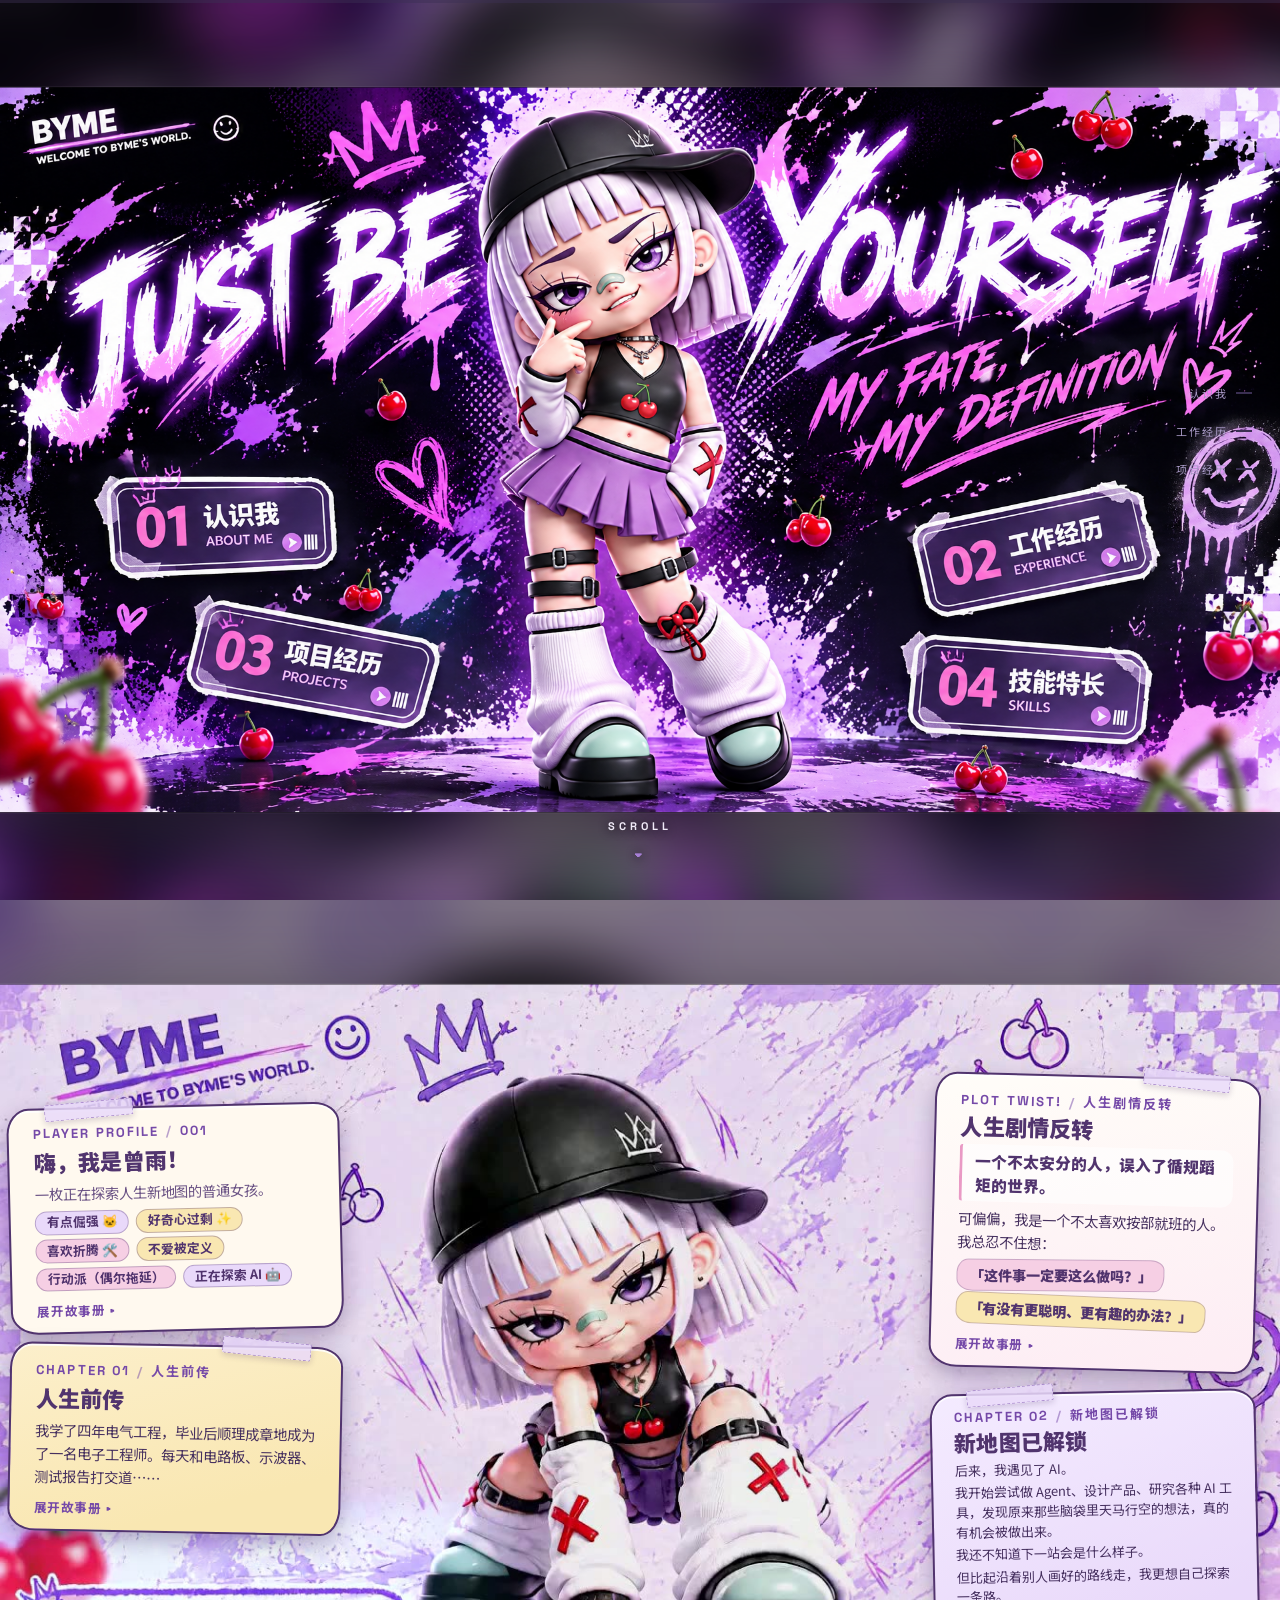
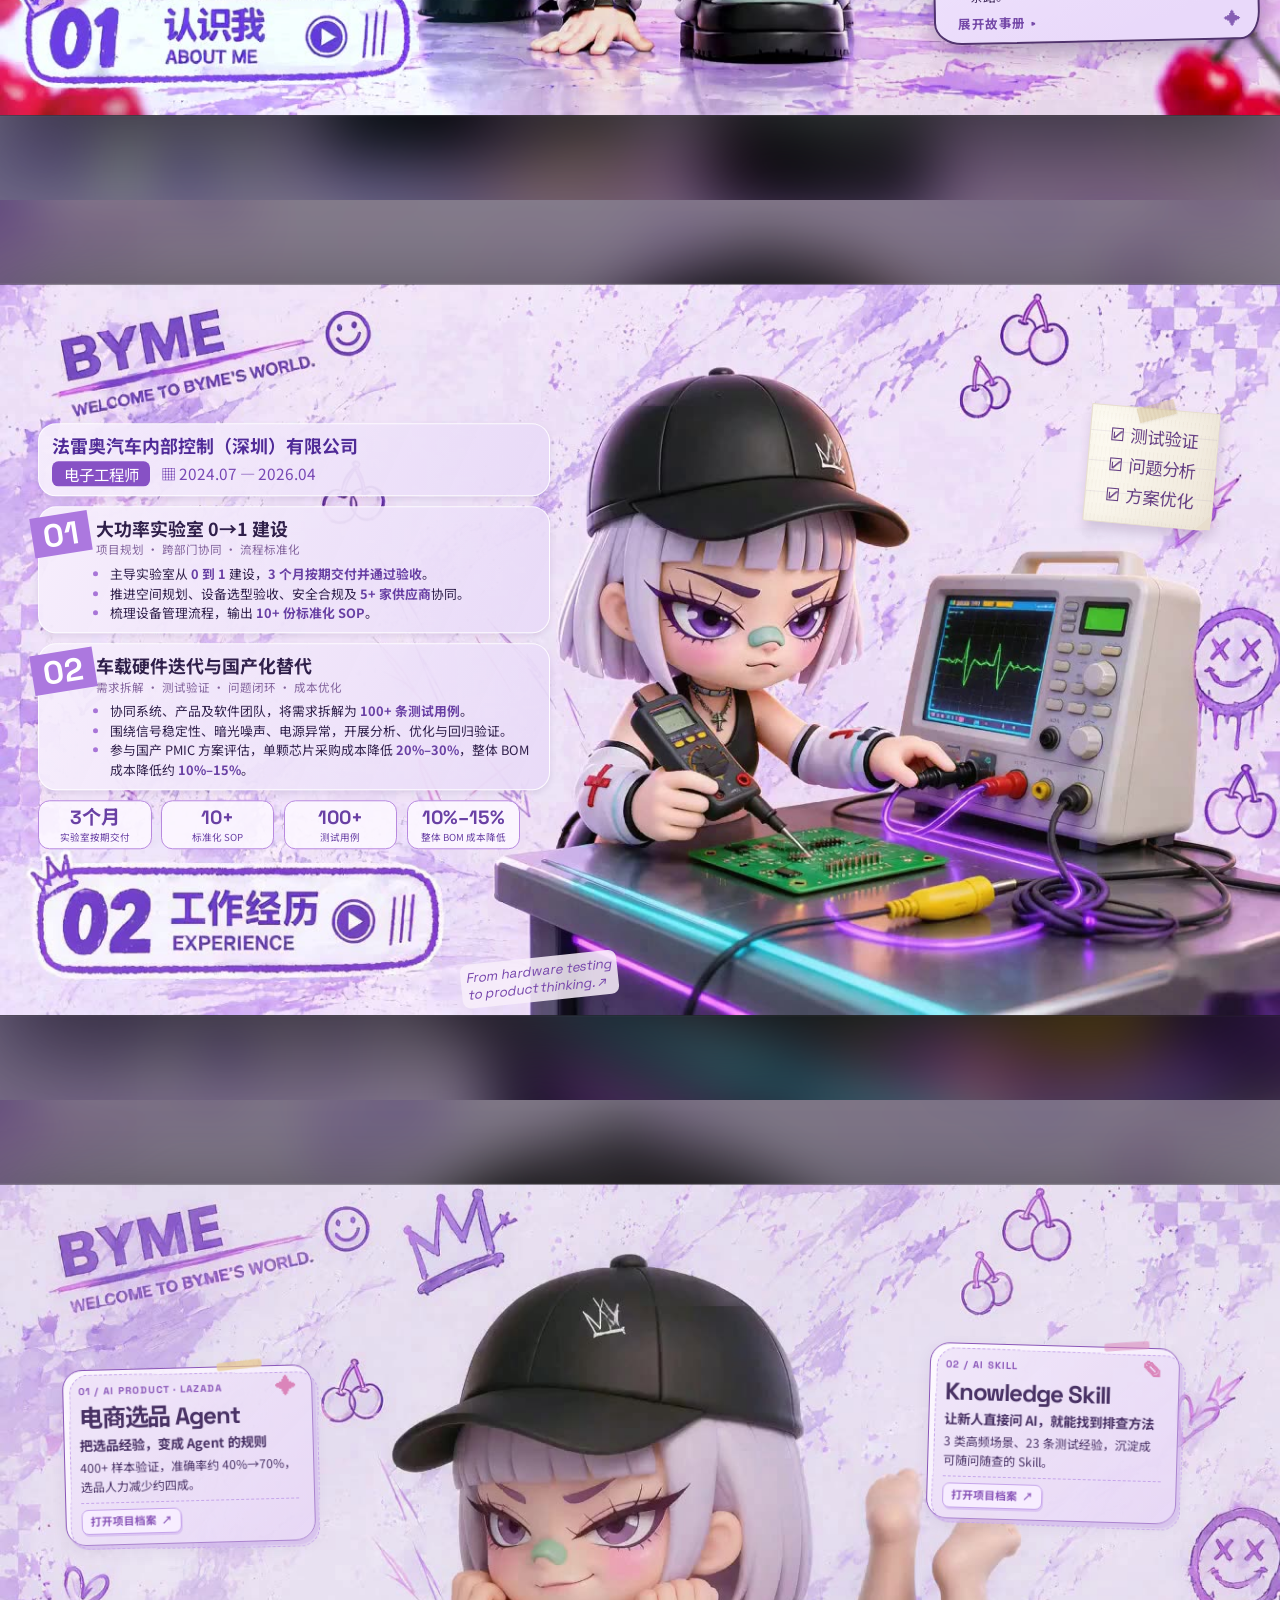
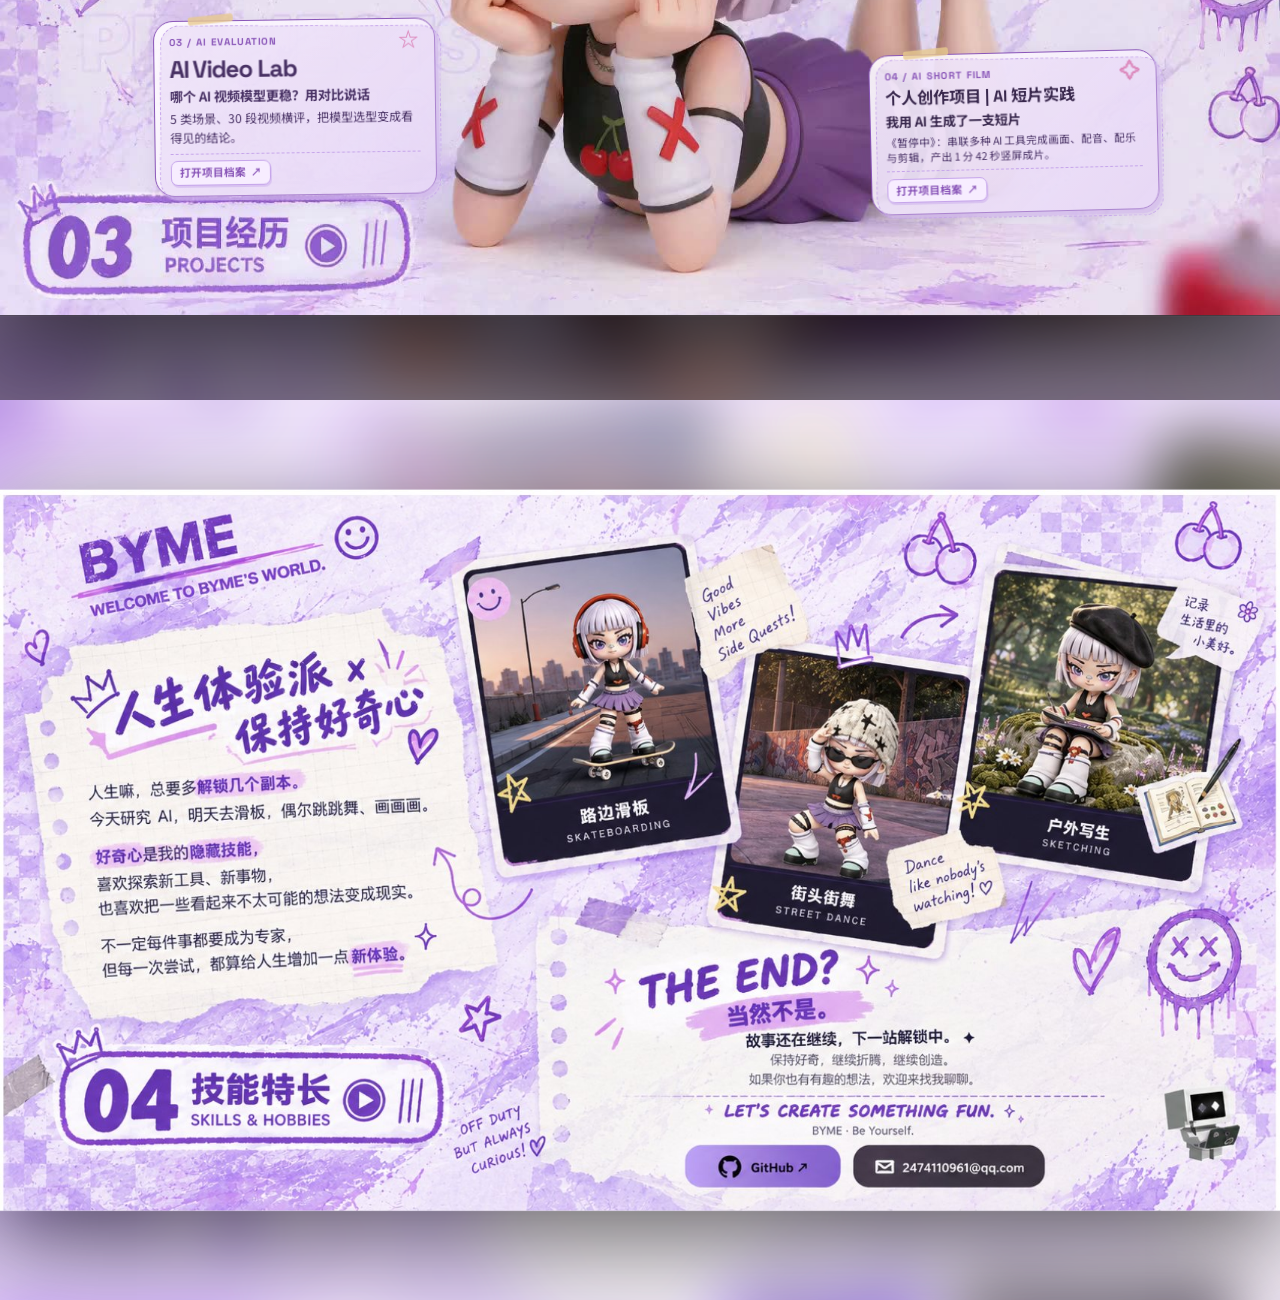
==== commit 76368a84: "首页项目卡片升级：成果亮点与吸引点击的简介文案" ====
--- a/index.html
+++ b/index.html
@@ -225,29 +225,29 @@
           <button class="project-sticker project-sticker--agent project-sticker--film" type="button" data-project="film" aria-haspopup="dialog" aria-controls="project-file" aria-label="打开《暂停中》项目档案">
             <span class="project-sticker__label">04 / AI SHORT FILM <span class="project-sticker__doodle" aria-hidden="true">✧</span></span>
             <strong class="project-sticker__name">个人创作项目 | AI 短片实践</strong>
-            <span class="project-sticker__subtitle">《暂停中》 · PAUSE.</span>
-            <span class="project-sticker__description">从真实职业转型经历出发，独立完成选题、剧本、分镜、AI 画面与视频生成、配音、配乐及剪辑，完成约 1 分 42 秒 AI 短片。</span>
+            <span class="project-sticker__subtitle">我用 AI 生成了一支短片</span>
+            <span class="project-sticker__description">《暂停中》：串联多种 AI 工具完成画面、配音、配乐与剪辑，产出 1 分 42 秒竖屏成片。</span>
             <span class="project-sticker__cta"><span class="project-sticker__open">打开项目档案 <span aria-hidden="true">↗</span></span></span>
           </button>
           <button class="project-sticker project-sticker--skill" type="button" data-project="skill" aria-haspopup="dialog" aria-controls="project-file" aria-label="打开 Knowledge Skill 项目档案">
             <span class="project-sticker__label">02 / AI SKILL <span class="project-sticker__doodle" aria-hidden="true">✎</span></span>
             <strong class="project-sticker__name">Knowledge Skill</strong>
-            <span class="project-sticker__subtitle">工程经验知识沉淀</span>
-            <span class="project-sticker__description">沉淀测试经验，让新人快速找到方法。</span>
+            <span class="project-sticker__subtitle">让新人直接问 AI，就能找到排查方法</span>
+            <span class="project-sticker__description">3 类高频场景、23 条测试经验，沉淀成可随问随查的 Skill。</span>
             <span class="project-sticker__cta"><span class="project-sticker__open">打开项目档案 <span aria-hidden="true">↗</span></span></span>
           </button>
           <button class="project-sticker project-sticker--video" type="button" data-project="video" aria-haspopup="dialog" aria-controls="project-file" aria-label="打开 AI Video Lab 项目档案">
             <span class="project-sticker__label">03 / AI EVALUATION <span class="project-sticker__doodle" aria-hidden="true">☆</span></span>
             <strong class="project-sticker__name">AI Video Lab</strong>
-            <span class="project-sticker__subtitle">AI 视频模型测评</span>
-            <span class="project-sticker__description">对比生成效果，发现模型能力与局限。</span>
+            <span class="project-sticker__subtitle">哪个 AI 视频模型更稳？用对比说话</span>
+            <span class="project-sticker__description">5 类场景、30 段视频横评，把模型选型变成看得见的结论。</span>
             <span class="project-sticker__cta"><span class="project-sticker__open">打开项目档案 <span aria-hidden="true">↗</span></span></span>
           </button>
           <button class="project-sticker project-sticker--selection" type="button" data-project="selection" aria-haspopup="dialog" aria-controls="project-file" aria-label="打开 电商选品 Agent 项目档案">
             <span class="project-sticker__label">01 / AI PRODUCT · LAZADA <span class="project-sticker__doodle" aria-hidden="true">✦</span></span>
             <strong class="project-sticker__name">电商选品 Agent</strong>
-            <span class="project-sticker__subtitle">把运营经验变成可执行的选品规则</span>
-            <span class="project-sticker__description">业务规则 → 四层知识库 → 可执行商品池</span>
+            <span class="project-sticker__subtitle">把选品经验，变成 Agent 的规则</span>
+            <span class="project-sticker__description">400+ 样本验证，准确率约 40%→70%，选品人力减少约四成。</span>
             <span class="project-sticker__cta"><span class="project-sticker__open">打开项目档案 <span aria-hidden="true">↗</span></span></span>
           </button>
         </div>
@@ -262,16 +262,17 @@
         <span class="project-file__stamp" aria-hidden="true">✧</span>
         <h2 id="project-file-title">LabOps Agent</h2>
         <p class="project-file__subtitle" id="project-file-subtitle">智能实验室预约 Agent</p>
+        <div class="project-file__highlights" id="project-file-highlights" aria-label="项目成果亮点" hidden></div>
         <section class="project-file__section" aria-labelledby="project-file-origin-title">
           <h3 id="project-file-origin-title">项目起点</h3>
           <p id="project-file-origin"></p>
         </section>
         <section class="project-file__section" aria-labelledby="project-file-capabilities-title">
-          <h3 id="project-file-capabilities-title">核心能力</h3>
+          <h3 id="project-file-capabilities-title">我做了什么</h3>
           <ul id="project-file-capabilities"></ul>
         </section>
         <section class="project-file__section" id="project-file-result-section" aria-labelledby="project-file-result-title" hidden>
-          <h3 id="project-file-result-title">项目成果</h3>
+          <h3 id="project-file-result-title">交付成果</h3>
           <p id="project-file-result"></p>
         </section>
         <a class="project-file__doc" id="project-file-doc" href="#" target="_blank" rel="noopener noreferrer" hidden>
--- a/style.css
+++ b/style.css
@@ -1400,3 +1400,29 @@
 @media (min-width: 761px) {
   #screen-03 .project-sticker--film .project-sticker__description { font-size: max(10px, .83cqw); line-height: 1.42; }
 }
+
+/* ===== 首页项目弹窗：成果亮点（大数字 + 短标签）===== */
+#project-file .project-file__highlights {
+  display: grid; grid-template-columns: repeat(3, minmax(0, 1fr)); gap: 9px;
+  margin: 2px 0 20px;
+}
+#project-file .project-file__highlights[hidden] { display: none; }
+#project-file .project-file__highlight {
+  display: flex; flex-direction: column; align-items: center; justify-content: center;
+  gap: 3px; min-width: 0; padding: 13px 7px;
+  border: 1px solid #C5A4EA; border-radius: 12px;
+  background: linear-gradient(160deg, #F6EBFC, #FBF6FE); text-align: center;
+}
+#project-file .project-file__highlight strong {
+  font: 700 clamp(16px, 3.3vw, 22px)/1.15 var(--font-en);
+  color: #6B3E96; letter-spacing: -.02em; overflow-wrap: anywhere;
+}
+#project-file .project-file__highlight span {
+  font-size: 11px; line-height: 1.35; color: #7B5A93;
+}
+@media (max-width: 480px) {
+  #project-file .project-file__highlights { gap: 6px; margin-bottom: 16px; }
+  #project-file .project-file__highlight { padding: 10px 5px; }
+  #project-file .project-file__highlight strong { font-size: 14px; }
+  #project-file .project-file__highlight span { font-size: 10px; }
+}
